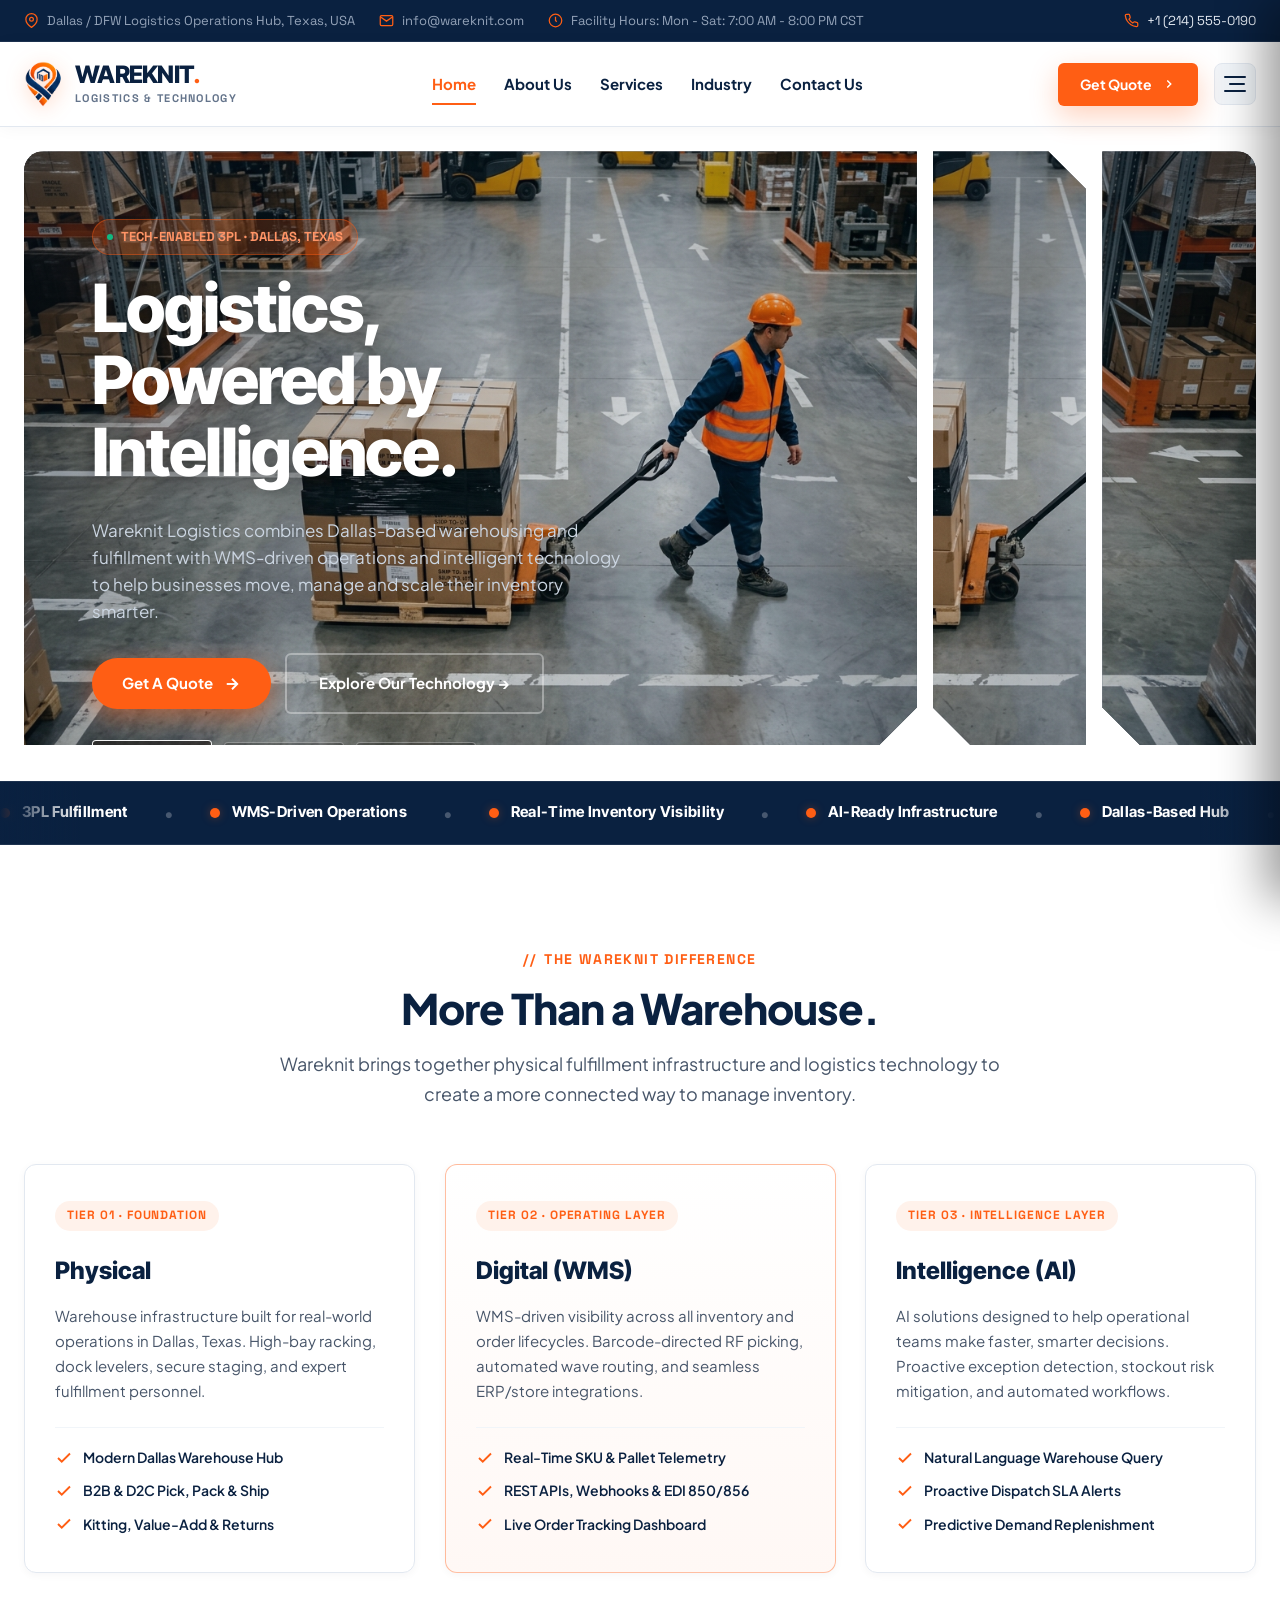
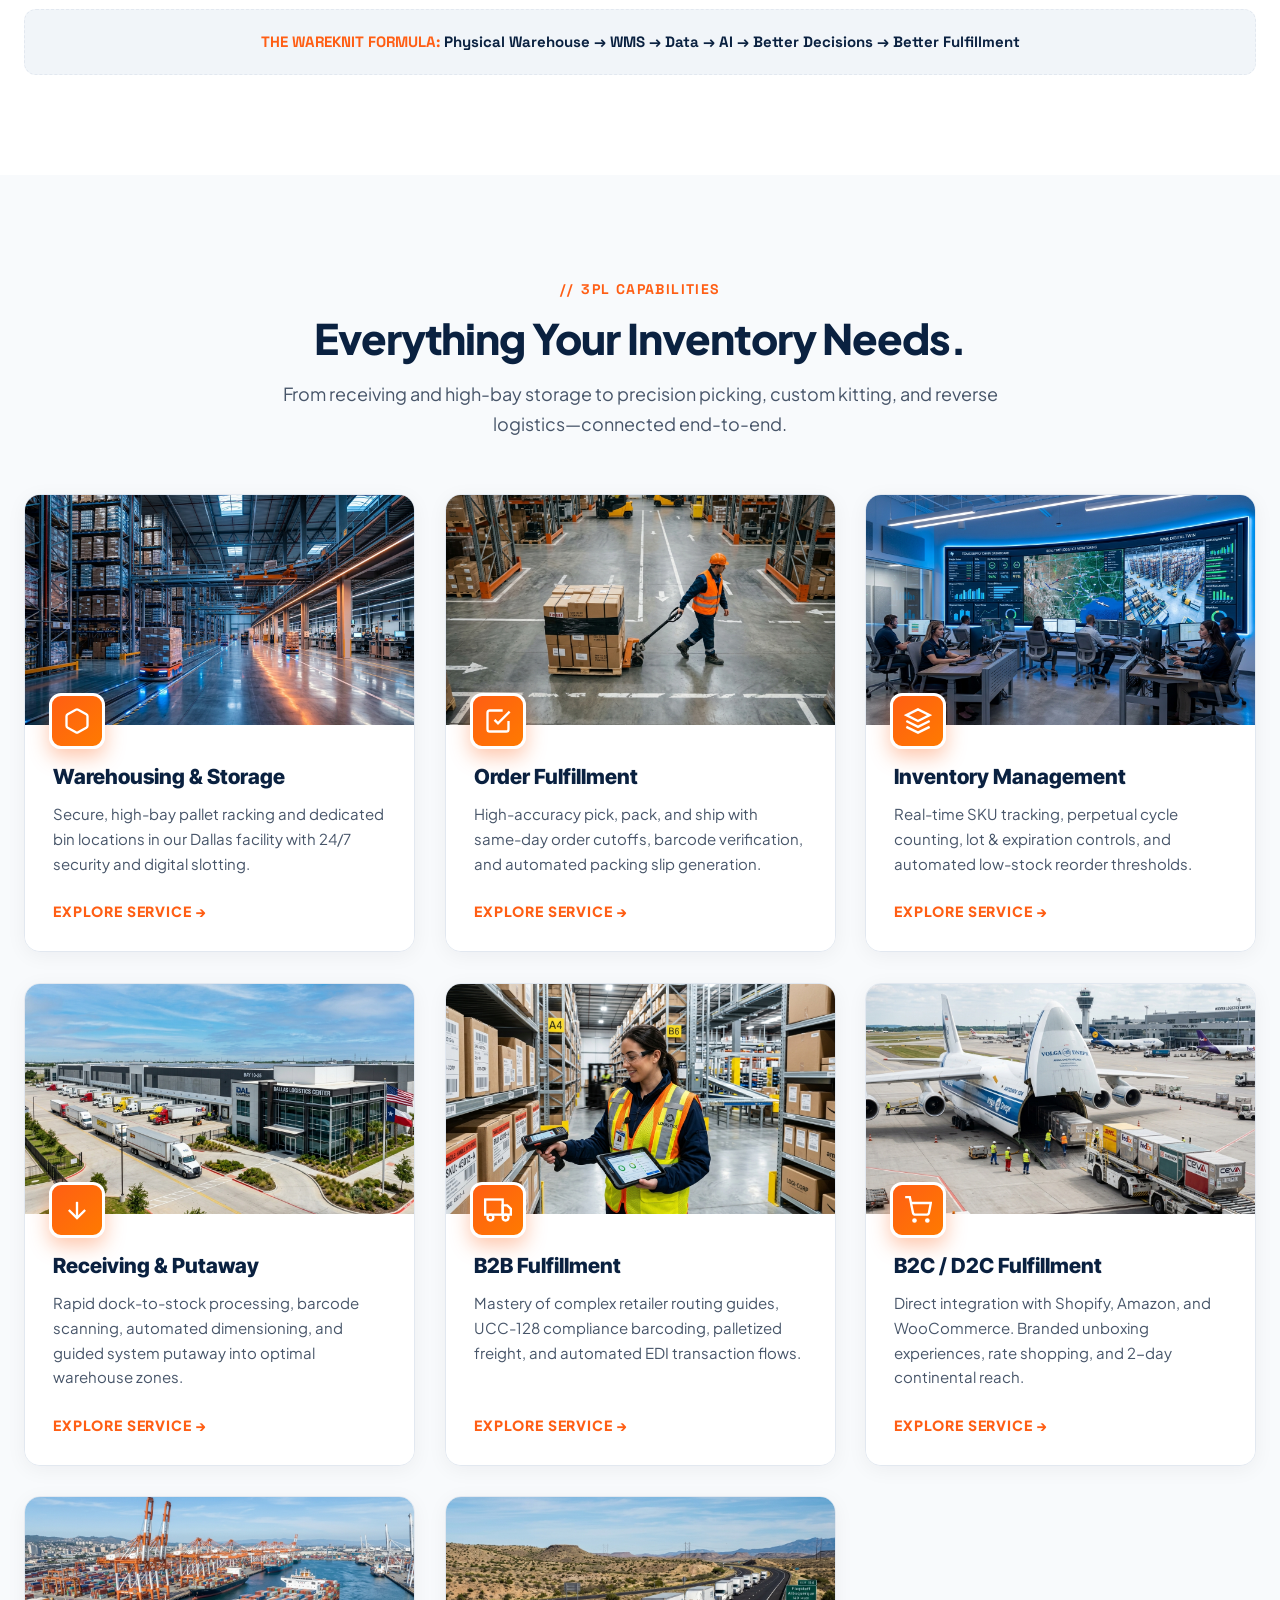
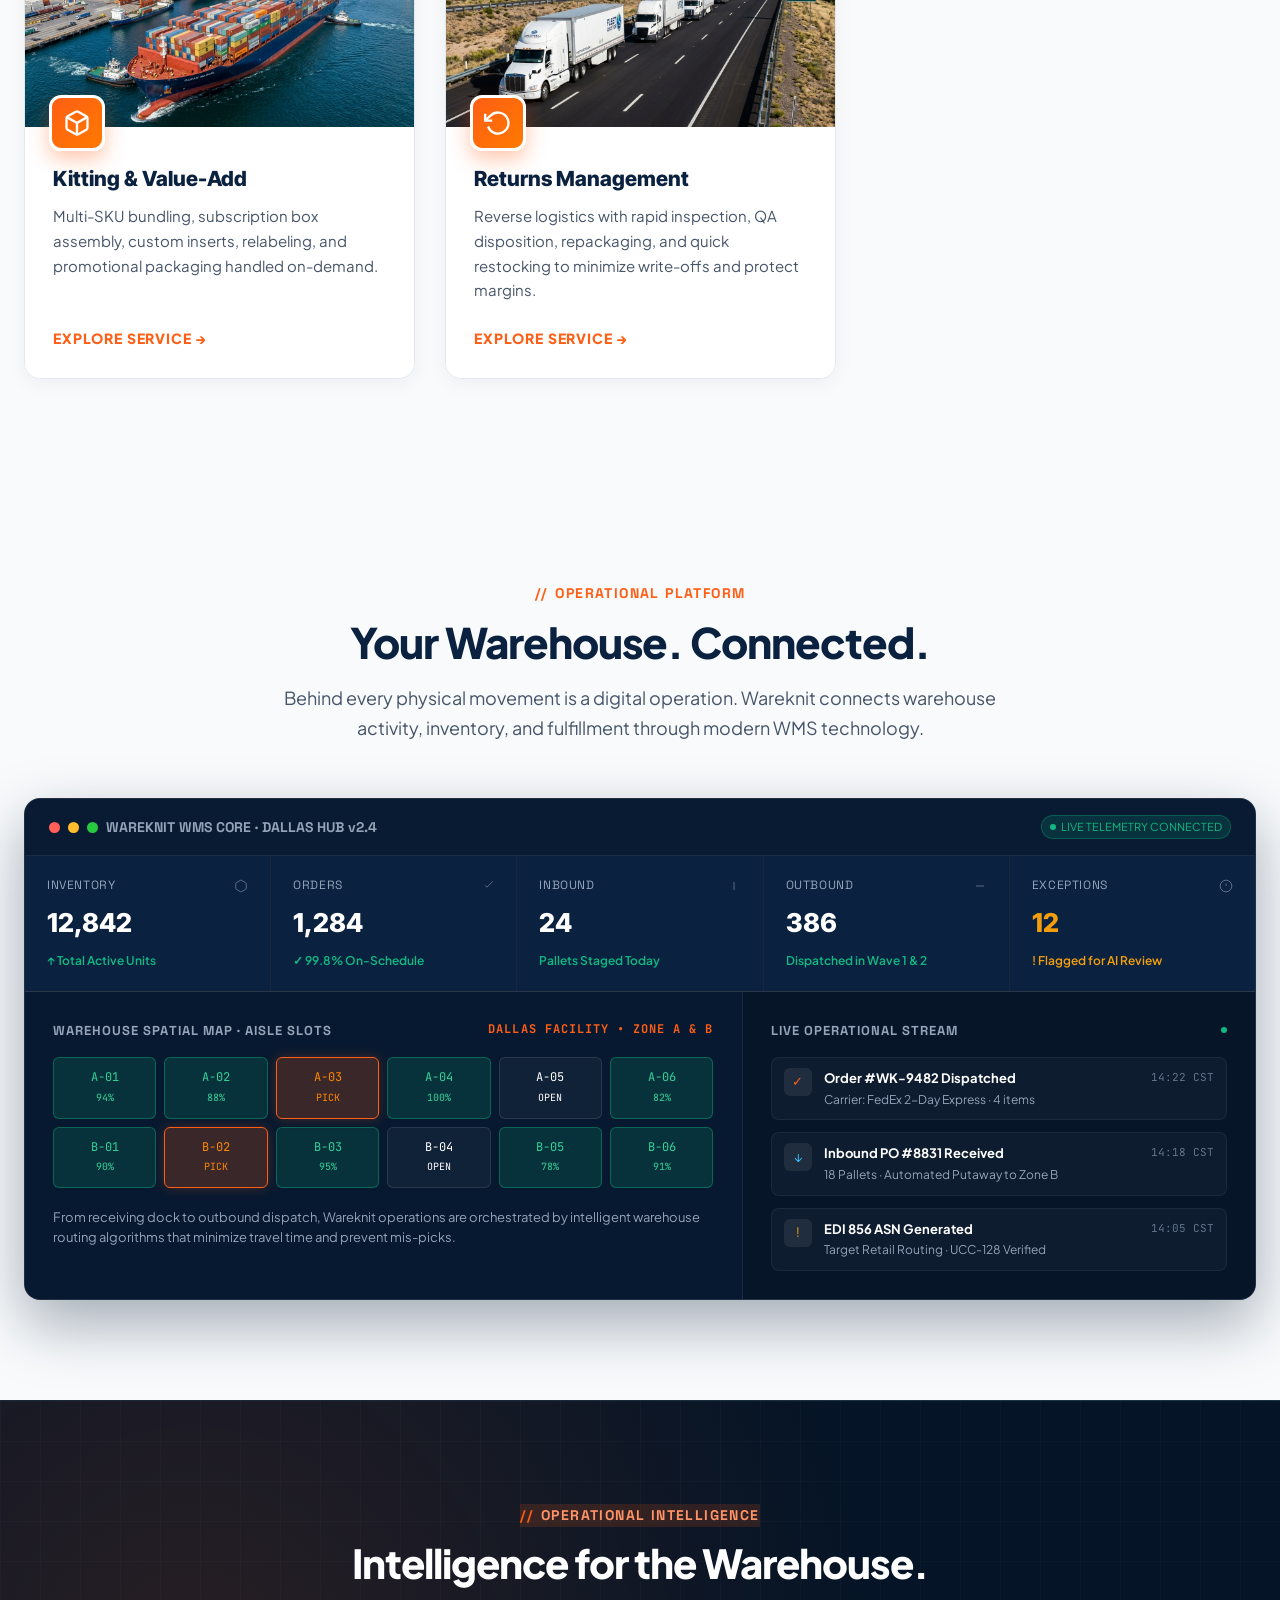
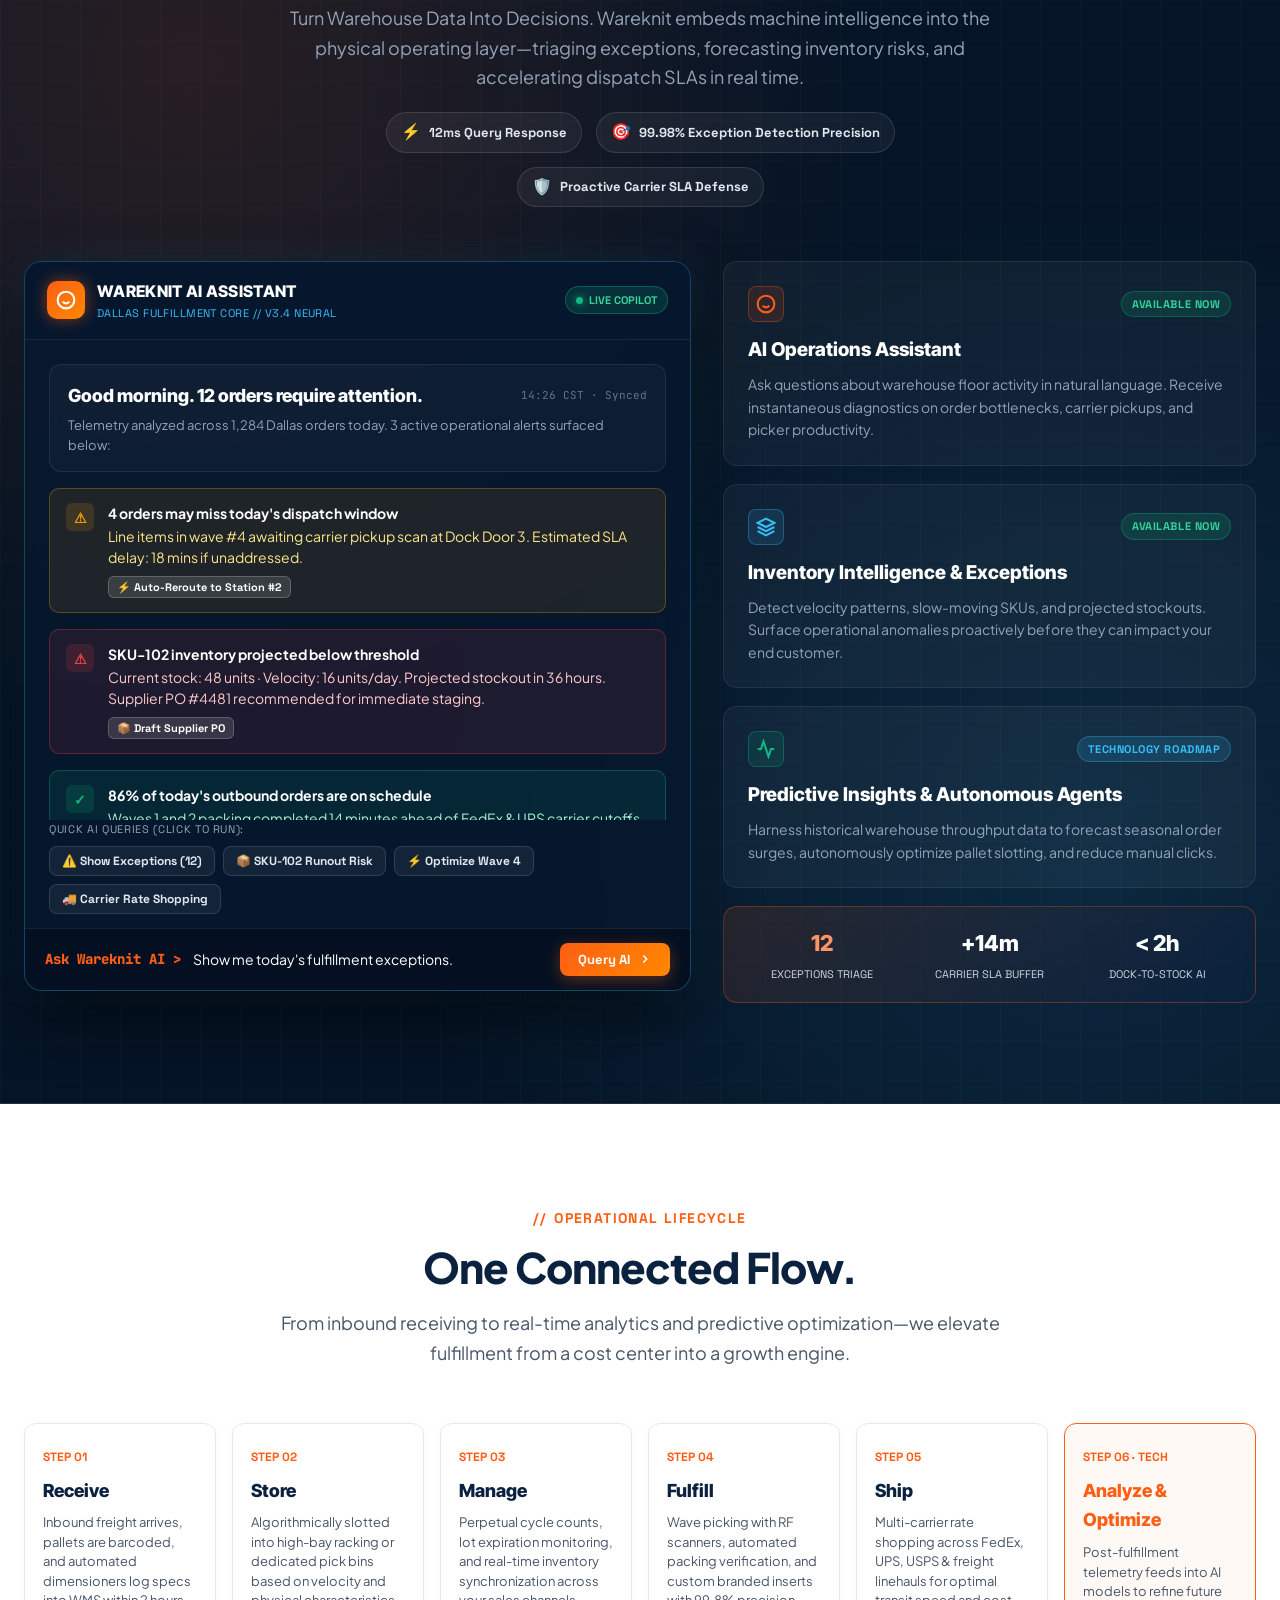
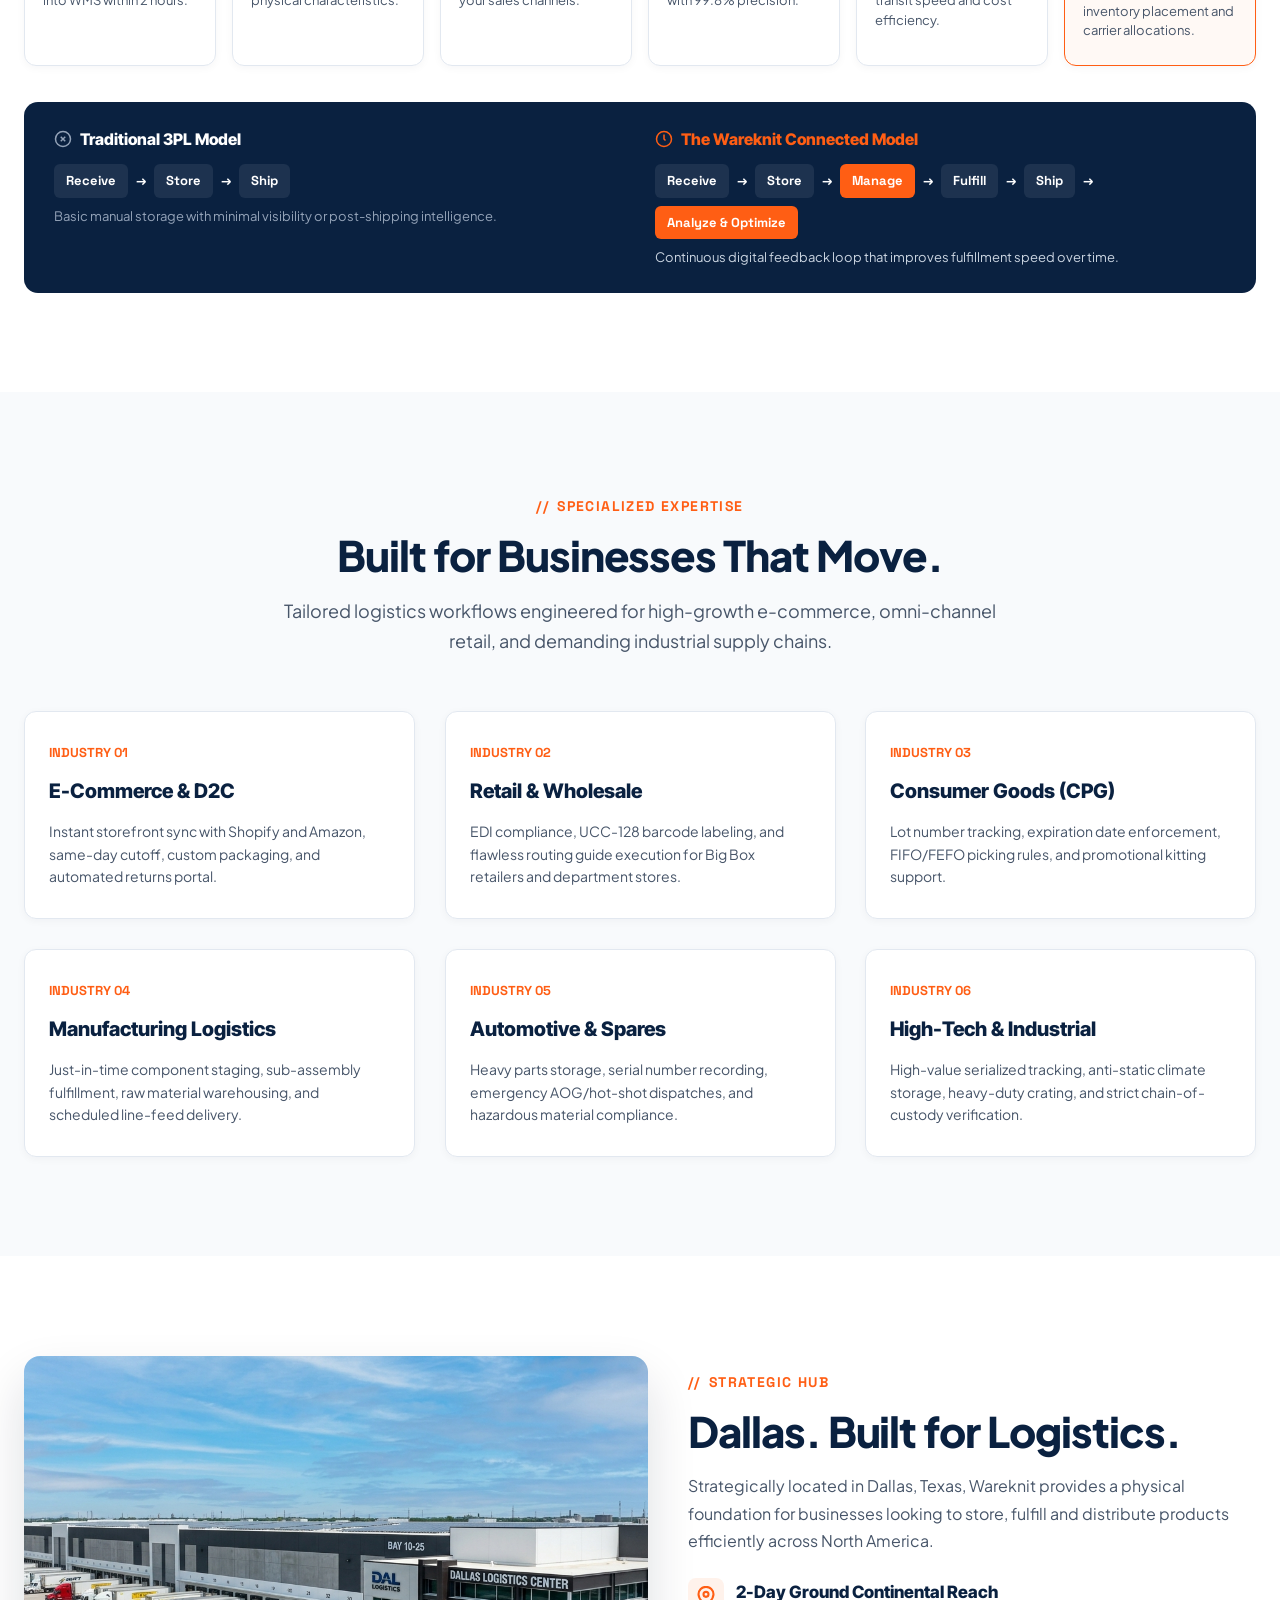
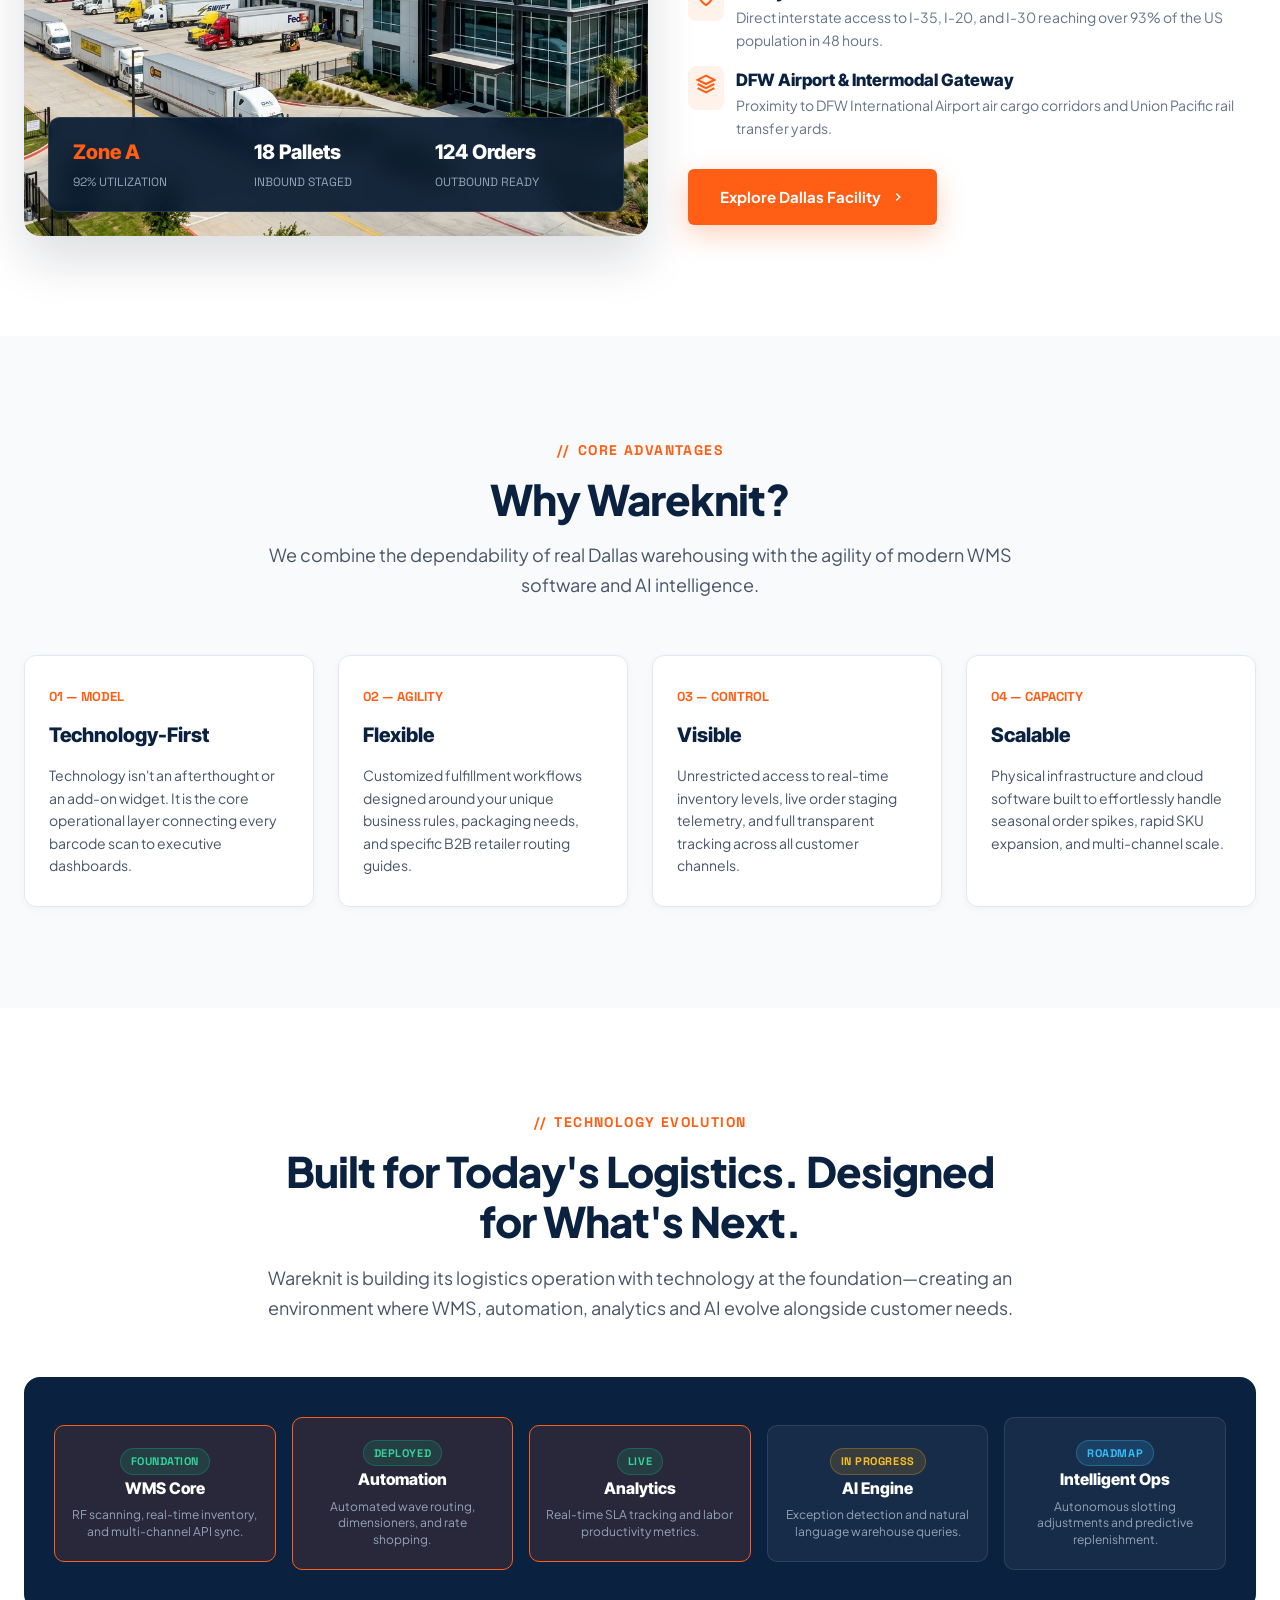
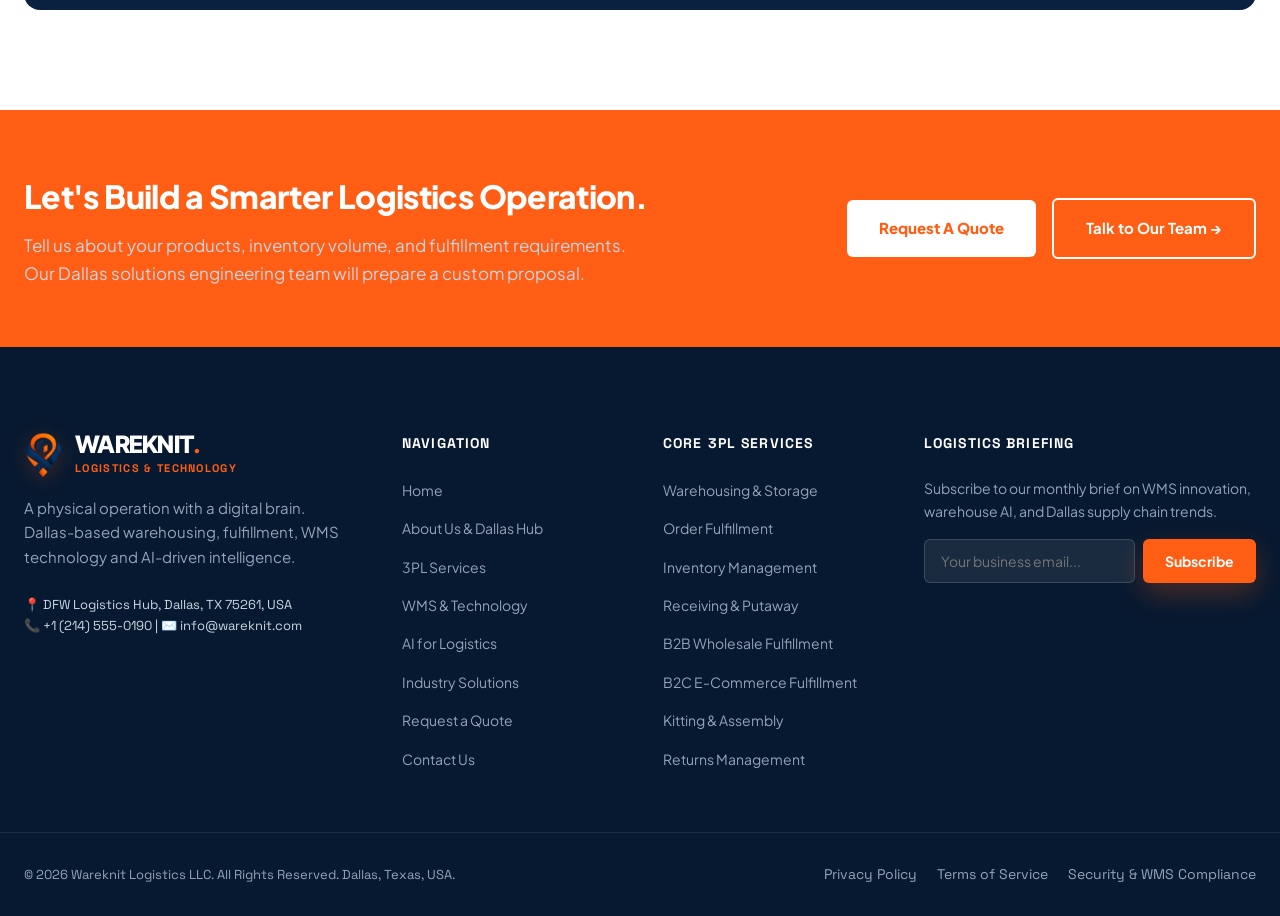
==== index.html @ 4d1669a6 "feat(ui): redesign Intelligence for the Warehouse section and WAREKNIT AI ASSISTANT into interactive" ====
<!DOCTYPE html>
<html lang="en">
<head>
  <meta charset="UTF-8">
  <meta name="viewport" content="width=device-width, initial-scale=1.0">
  <title>Wareknit Logistics | Tech-Enabled 3PL & Warehouse Intelligence — Dallas, TX</title>
  <meta name="description" content="Wareknit Logistics combines Dallas-based warehousing and fulfillment with WMS-driven operations and intelligent AI technology to help businesses move, manage and scale inventory smarter.">
  <link rel="stylesheet" href="css/style.css">
  <link rel="icon" type="image/svg+xml" href="data:image/svg+xml,<svg xmlns='http://www.w3.org/2000/svg' viewBox='0 0 24 24' fill='%23FF5E14'><path d='M20 7l-8-4-8 4 8 4 8-4zm0 6l-8 4-8-4m16 4l-8 4-8-4'/></svg>">
</head>
<body>

  <!-- ================= TOPBAR ================= -->
  <aside class="topbar">
    <div class="container topbar-content">
      <div class="topbar-left">
        <div class="topbar-item">
          <svg viewBox="0 0 24 24" fill="none" stroke="currentColor" stroke-width="2"><path d="M21 10c0 7-9 13-9 13s-9-6-9-13a9 9 0 0118 0z"></path><circle cx="12" cy="10" r="3"></circle></svg>
          <span>Dallas / DFW Logistics Operations Hub, Texas, USA</span>
        </div>
        <div class="topbar-item">
          <svg viewBox="0 0 24 24" fill="none" stroke="currentColor" stroke-width="2"><path d="M4 4h16c1.1 0 2 .9 2 2v12c0 1.1-.9 2-2 2H4c-1.1 0-2-.9-2-2V6c0-1.1.9-2 2-2z"></path><polyline points="22,6 12,13 2,6"></polyline></svg>
          <span>info@wareknit.com</span>
        </div>
        <div class="topbar-item">
          <svg viewBox="0 0 24 24" fill="none" stroke="currentColor" stroke-width="2"><circle cx="12" cy="12" r="10"></circle><polyline points="12 6 12 12 14 14"></polyline></svg>
          <span>Facility Hours: Mon - Sat: 7:00 AM - 8:00 PM CST</span>
        </div>
      </div>
      <div class="topbar-right">
        <div class="topbar-item">
          <svg viewBox="0 0 24 24" fill="none" stroke="currentColor" stroke-width="2"><path d="M22 16.92v3a2 2 0 01-2.18 2 19.79 19.79 0 01-8.63-3.07 19.5 19.5 0 01-6-6 19.79 19.79 0 01-3.07-8.67A2 2 0 014.11 2h3a2 2 0 012 1.72 12.84 12.84 0 00.7 2.81 2 2 0 01-.45 2.11L8.09 9.91a16 16 0 006 6l1.27-1.27a2 2 0 012.11-.45 12.84 12.84 0 002.81.7A2 2 0 0122 16.92z"></path></svg>
          <a href="tel:+12145550190" class="topbar-link">+1 (214) 555-0190</a>
        </div>
      </div>
    </div>
  </aside>

  <!-- ================= MAIN HEADER NAVIGATION (5 Items Strict) ================= -->
  <header class="site-header">
    <div class="container navbar">
      <a href="index.html" class="brand-logo" aria-label="Wareknit Logistics Home">
        <img src="images/logo.png" alt="Wareknit Logistics Logo" class="brand-logo-img">
        <div class="logo-text">
          <span class="logo-title">WAREKNIT<span>.</span></span>
          <span class="logo-subtitle">Logistics & Technology</span>
        </div>
      </a>

      <nav class="nav-menu" aria-label="Primary Navigation">
        <a href="index.html" class="nav-link active">Home</a>
        <a href="about.html" class="nav-link">About Us</a>
        <a href="services.html" class="nav-link">Services</a>
        <a href="industries.html" class="nav-link">Industry</a>
        <a href="contact.html" class="nav-link">Contact Us</a>
      </nav>

      <div class="header-actions">
        <a href="quote.html" class="btn btn-primary btn-sm">
          <span>Get Quote</span>
          <svg width="14" height="14" viewBox="0 0 24 24" fill="none" stroke="currentColor" stroke-width="2.5"><polyline points="9 18 15 12 9 6"></polyline></svg>
        </a>

        <!-- Side-Area Hamburger Drawer Trigger -->
        <button class="header-icon-btn side-toggle-btn" id="sideAreaToggle" aria-label="Open Navigation Drawer">
          <span class="side-toggle-line"></span>
          <span class="side-toggle-line"></span>
          <span class="side-toggle-line"></span>
        </button>

        <button class="mobile-menu-btn" id="mobileMenuToggle" aria-label="Toggle navigation">
          <svg width="24" height="24" viewBox="0 0 24 24" fill="none" stroke="currentColor" stroke-width="2"><line x1="3" y1="12" x2="21" y2="12"></line><line x1="3" y1="6" x2="21" y2="6"></line><line x1="3" y1="18" x2="21" y2="18"></line></svg>
        </button>
      </div>
    </div>
  </header>

  <!-- ================= SIDE-AREA SLIDING DRAWER ================= -->
  <div class="side-area-backdrop" id="sideAreaBackdrop"></div>
  <aside class="side-area-drawer" id="sideAreaDrawer">
    <div>
      <button class="side-area-close-btn" id="sideAreaClose" aria-label="Close Side Drawer">
        <svg width="20" height="20" viewBox="0 0 24 24" fill="none" stroke="currentColor" stroke-width="2"><line x1="18" y1="6" x2="6" y2="18"></line><line x1="6" y1="6" x2="18" y2="18"></line></svg>
      </button>

      <div class="side-area-header">
        <div class="brand-logo">
          <img src="images/logo.png" alt="Wareknit Logo" class="brand-logo-img">
          <div class="logo-text">
            <span class="logo-title">WAREKNIT<span>.</span></span>
          </div>
        </div>
        <p class="side-area-description">
          A physical operation with a digital brain. Dallas-based warehousing, fulfillment, WMS technology and AI-driven intelligence.
        </p>
      </div>

      <nav class="side-area-nav">
        <a href="index.html"><span>Home</span> <span>&rarr;</span></a>
        <a href="about.html"><span>About Us & Dallas Facility</span> <span>&rarr;</span></a>
        <a href="services.html"><span>3PL Services</span> <span>&rarr;</span></a>
        <a href="technology.html"><span>WMS & Technology</span> <span>&rarr;</span></a>
        <a href="ai.html"><span>AI for Logistics</span> <span>&rarr;</span></a>
        <a href="industries.html"><span>Industry Solutions</span> <span>&rarr;</span></a>
        <a href="quote.html"><span>Request a Quote</span> <span>&rarr;</span></a>
        <a href="contact.html"><span>Contact Us</span> <span>&rarr;</span></a>
      </nav>

      <div class="side-area-contact-box">
        <div class="side-area-contact-title">Dallas Operations Center</div>
        <div class="side-area-contact-item">
          <svg width="16" height="16" viewBox="0 0 24 24" fill="none" stroke="currentColor" stroke-width="2"><path d="M21 10c0 7-9 13-9 13s-9-6-9-13a9 9 0 0118 0z"></path><circle cx="12" cy="10" r="3"></circle></svg>
          <span>DFW Logistics Corridor, Dallas, TX 75261</span>
        </div>
        <div class="side-area-contact-item">
          <svg width="16" height="16" viewBox="0 0 24 24" fill="none" stroke="currentColor" stroke-width="2"><path d="M22 16.92v3a2 2 0 01-2.18 2 19.79 19.79 0 01-8.63-3.07 19.5 19.5 0 01-6-6 19.79 19.79 0 01-3.07-8.67A2 2 0 014.11 2h3a2 2 0 012 1.72 12.84 12.84 0 00.7 2.81 2 2 0 01-.45 2.11L8.09 9.91a16 16 0 006 6l1.27-1.27a2 2 0 012.11-.45 12.84 12.84 0 002.81.7A2 2 0 0122 16.92z"></path></svg>
          <a href="tel:+12145550190" style="color: #FFFFFF; font-weight: 700;">+1 (214) 555-0190</a>
        </div>
        <div class="side-area-contact-item">
          <svg width="16" height="16" viewBox="0 0 24 24" fill="none" stroke="currentColor" stroke-width="2"><path d="M4 4h16c1.1 0 2 .9 2 2v12c0 1.1-.9 2-2 2H4c-1.1 0-2-.9-2-2V6c0-1.1.9-2 2-2z"></path><polyline points="22,6 12,13 2,6"></polyline></svg>
          <span>info@wareknit.com</span>
        </div>
      </div>
    </div>

    <div>
      <div class="side-area-socials">
        <a href="https://linkedin.com" target="_blank" class="side-social-link" aria-label="LinkedIn">
          <svg width="16" height="16" viewBox="0 0 24 24" fill="none" stroke="currentColor" stroke-width="2"><path d="M16 8a6 6 0 0 1 6 6v7h-4v-7a2 2 0 0 0-2-2 2 2 0 0 0-2 2v7h-4v-7a6 6 0 0 1 6-6z"></path><rect x="2" y="9" width="4" height="12"></rect><circle cx="4" cy="4" r="2"></circle></svg>
        </a>
        <a href="https://twitter.com" target="_blank" class="side-social-link" aria-label="Twitter">
          <svg width="16" height="16" viewBox="0 0 24 24" fill="none" stroke="currentColor" stroke-width="2"><path d="M23 3a10.9 10.9 0 0 1-3.14 1.53 4.48 4.48 0 0 0-7.86 3v1A10.66 10.66 0 0 1 3 4s-4 9 5 13a11.64 11.64 0 0 1-7 2c9 5 20 0 20-11.5a4.5 4.5 0 0 0-.08-.83A7.72 7.72 0 0 0 23 3z"></path></svg>
        </a>
      </div>
      <div style="font-size: 0.75rem; color: #64748B; margin-top: 15px;">
        &copy; 2026 Wareknit Logistics LLC. Dallas, TX.
      </div>
    </div>
  </aside>

  <!-- Mobile Drawer -->
  <div class="mobile-nav-backdrop" id="mobileNavBackdrop"></div>
  <aside class="mobile-nav-drawer" id="mobileNavDrawer">
    <div style="display: flex; justify-content: space-between; align-items: center;">
      <div class="brand-logo">
        <img src="images/logo.png" alt="Wareknit Logo" class="brand-logo-img">
        <span class="logo-title">WAREKNIT<span>.</span></span>
      </div>
      <button id="mobileMenuClose" style="background: none; color: var(--color-secondary); cursor: pointer;" aria-label="Close navigation">
        <svg width="24" height="24" viewBox="0 0 24 24" fill="none" stroke="currentColor" stroke-width="2"><line x1="18" y1="6" x2="6" y2="18"></line><line x1="6" y1="6" x2="18" y2="18"></line></svg>
      </button>
    </div>
    <div style="display: flex; flex-direction: column; gap: 18px; margin-top: 20px;">
      <a href="index.html" class="nav-link active">Home</a>
      <a href="about.html" class="nav-link">About Us</a>
      <a href="services.html" class="nav-link">Services</a>
      <a href="technology.html" class="nav-link">Technology & WMS</a>
      <a href="ai.html" class="nav-link">AI for Logistics</a>
      <a href="industries.html" class="nav-link">Industry</a>
      <a href="contact.html" class="nav-link">Contact Us</a>
      <a href="quote.html" class="btn btn-primary" style="margin-top: 10px;">Get a Quote</a>
    </div>
  </aside>

  <!-- ================= 01. HERO SECTION (3-Panel Sliced Layout) ================= -->
  <section class="hero-showcase-section">
    <div class="hero-showcase-container">
      
      <!-- Slide Item 1: Technology & Intelligence -->
      <div class="hero-showcase-slide active" data-slide-index="0">
        <div class="hero-panels-grid">
          <div class="hero-panel hero-panel-main">
            <div class="hero-panel-bg" style="background-image: url('images/warehouse_packing_hero.jpg');"></div>
            <div class="hero-panel-overlay"></div>
            
            <div class="hero-main-content">
              <div style="display: inline-flex; align-items: center; gap: 8px; background: rgba(255, 94, 20, 0.2); border: 1px solid rgba(255, 94, 20, 0.4); padding: 6px 14px; border-radius: 99px; margin-bottom: 18px; color: #FF9466; font-family: var(--font-tech); font-size: 0.8125rem; font-weight: 700; text-transform: uppercase;">
                <span class="wms-live-dot"></span> Tech-Enabled 3PL &middot; Dallas, Texas
              </div>
              <h1 class="hero-showcase-title">
                Logistics,<br>
                Powered by<br>
                Intelligence.
              </h1>
              <p style="color: #CBD5E1; font-size: 1.0625rem; line-height: 1.6; margin-bottom: 28px; max-width: 540px;">
                Wareknit Logistics combines Dallas-based warehousing and fulfillment with WMS-driven operations and intelligent technology to help businesses move, manage and scale their inventory smarter.
              </p>
              
              <div class="hero-action-row" style="display: flex; gap: 14px; align-items: center; flex-wrap: wrap;">
                <a href="quote.html" class="hero-showcase-btn">
                  <span>Get A Quote</span>
                  <svg width="18" height="18" viewBox="0 0 24 24" fill="none" stroke="currentColor" stroke-width="2.5"><line x1="5" y1="12" x2="19" y2="12"></line><polyline points="12 5 19 12 12 19"></polyline></svg>
                </a>
                <a href="technology.html" class="btn btn-outline" style="border-color: rgba(255, 255, 255, 0.35); color: #FFFFFF; font-weight: 700;">
                  Explore Our Technology &rarr;
                </a>
              </div>
            </div>

            <!-- Tab Selectors (01 / 02 / 03) -->
            <div class="hero-showcase-tabs">
              <button class="hero-tab-item active" data-target-slide="0" aria-label="Select Tech-Enabled 3PL">
                <span class="hero-tab-num">01</span>
                <span class="hero-tab-label">Smart<br>Fulfillment</span>
              </button>
              <button class="hero-tab-item" data-target-slide="1" aria-label="Select WMS Technology">
                <span class="hero-tab-num">02</span>
                <span class="hero-tab-label">Connected<br>WMS</span>
              </button>
              <button class="hero-tab-item" data-target-slide="2" aria-label="Select AI Intelligence">
                <span class="hero-tab-num">03</span>
                <span class="hero-tab-label">AI-Driven<br>Insights</span>
              </button>
            </div>
          </div>

          <div class="hero-panel hero-panel-mid">
            <div class="hero-panel-bg" style="background-image: url('images/warehouse_packing_hero.jpg');"></div>
            <div class="hero-panel-overlay"></div>
          </div>

          <div class="hero-panel hero-panel-right">
            <div class="hero-panel-bg" style="background-image: url('images/warehouse_packing_hero.jpg');"></div>
            <div class="hero-panel-overlay"></div>
          </div>
        </div>
      </div>

      <!-- Slide Item 2: Connected WMS -->
      <div class="hero-showcase-slide" data-slide-index="1">
        <div class="hero-panels-grid">
          <div class="hero-panel hero-panel-main">
            <div class="hero-panel-bg" style="background-image: url('images/tech_command.jpg');"></div>
            <div class="hero-panel-overlay"></div>
            
            <div class="hero-main-content">
              <div style="display: inline-flex; align-items: center; gap: 8px; background: rgba(56, 189, 248, 0.15); border: 1px solid rgba(56, 189, 248, 0.4); padding: 6px 14px; border-radius: 99px; margin-bottom: 18px; color: #7DD3FC; font-family: var(--font-tech); font-size: 0.8125rem; font-weight: 700; text-transform: uppercase;">
                <span class="wms-live-dot" style="background: #38BDF8;"></span> Operating Foundation
              </div>
              <h1 class="hero-showcase-title">
                Your Inventory.<br>
                Our Infrastructure.<br>
                Smarter Operations.
              </h1>
              <p style="color: #CBD5E1; font-size: 1.0625rem; line-height: 1.6; margin-bottom: 28px; max-width: 540px;">
                Behind every physical pallet and parcel is a real-time digital command layer. Direct RF scanning, slotting logic, and automated wave replenishment.
              </p>
              <div class="hero-action-row" style="display: flex; gap: 14px; align-items: center;">
                <a href="technology.html" class="hero-showcase-btn">
                  <span>Explore WMS Core</span>
                  <svg width="18" height="18" viewBox="0 0 24 24" fill="none" stroke="currentColor" stroke-width="2.5"><line x1="5" y1="12" x2="19" y2="12"></line><polyline points="12 5 19 12 12 19"></polyline></svg>
                </a>
              </div>
            </div>

            <div class="hero-showcase-tabs">
              <button class="hero-tab-item" data-target-slide="0"><span class="hero-tab-num">01</span><span class="hero-tab-label">Smart<br>Fulfillment</span></button>
              <button class="hero-tab-item active" data-target-slide="1"><span class="hero-tab-num">02</span><span class="hero-tab-label">Connected<br>WMS</span></button>
              <button class="hero-tab-item" data-target-slide="2"><span class="hero-tab-num">03</span><span class="hero-tab-label">AI-Driven<br>Insights</span></button>
            </div>
          </div>
          <div class="hero-panel hero-panel-mid"><div class="hero-panel-bg" style="background-image: url('images/tech_command.jpg');"></div><div class="hero-panel-overlay"></div></div>
          <div class="hero-panel hero-panel-right"><div class="hero-panel-bg" style="background-image: url('images/tech_command.jpg');"></div><div class="hero-panel-overlay"></div></div>
        </div>
      </div>

      <!-- Slide Item 3: AI Intelligence -->
      <div class="hero-showcase-slide" data-slide-index="2">
        <div class="hero-panels-grid">
          <div class="hero-panel hero-panel-main">
            <div class="hero-panel-bg" style="background-image: url('images/dallas_facility.jpg');"></div>
            <div class="hero-panel-overlay"></div>
            
            <div class="hero-main-content">
              <div style="display: inline-flex; align-items: center; gap: 8px; background: rgba(255, 94, 20, 0.2); border: 1px solid rgba(255, 94, 20, 0.4); padding: 6px 14px; border-radius: 99px; margin-bottom: 18px; color: #FF9466; font-family: var(--font-tech); font-size: 0.8125rem; font-weight: 700; text-transform: uppercase;">
                <span class="wms-live-dot"></span> Next-Gen Decision Engine
              </div>
              <h1 class="hero-showcase-title">
                Turn Warehouse<br>
                Data Into<br>
                Decisions.
              </h1>
              <p style="color: #CBD5E1; font-size: 1.0625rem; line-height: 1.6; margin-bottom: 28px; max-width: 540px;">
                Surface order exceptions before they become customer problems. Natural language queries, stockout threshold monitoring, and automated dispatch routing.
              </p>
              <div class="hero-action-row" style="display: flex; gap: 14px; align-items: center;">
                <a href="ai.html" class="hero-showcase-btn">
                  <span>Explore AI Engine</span>
                  <svg width="18" height="18" viewBox="0 0 24 24" fill="none" stroke="currentColor" stroke-width="2.5"><line x1="5" y1="12" x2="19" y2="12"></line><polyline points="12 5 19 12 12 19"></polyline></svg>
                </a>
              </div>
            </div>

            <div class="hero-showcase-tabs">
              <button class="hero-tab-item" data-target-slide="0"><span class="hero-tab-num">01</span><span class="hero-tab-label">Smart<br>Fulfillment</span></button>
              <button class="hero-tab-item" data-target-slide="1"><span class="hero-tab-num">02</span><span class="hero-tab-label">Connected<br>WMS</span></button>
              <button class="hero-tab-item active" data-target-slide="2"><span class="hero-tab-num">03</span><span class="hero-tab-label">AI-Driven<br>Insights</span></button>
            </div>
          </div>
          <div class="hero-panel hero-panel-mid"><div class="hero-panel-bg" style="background-image: url('images/dallas_facility.jpg');"></div><div class="hero-panel-overlay"></div></div>
          <div class="hero-panel hero-panel-right"><div class="hero-panel-bg" style="background-image: url('images/dallas_facility.jpg');"></div><div class="hero-panel-overlay"></div></div>
        </div>
      </div>

    </div>
  </section>

  <!-- ================= 02. TRUST & CAPABILITIES STRIP (RUNNING MARQUEE TICKER) ================= -->
  <aside class="capabilities-bar" aria-label="Core Capabilities Ticker">
    <div class="capabilities-ticker-track">
      <!-- Group 1 -->
      <div class="capabilities-ticker-group">
        <div class="capability-item">
          <span class="capability-icon-dot"></span>
          <span>3PL Fulfillment</span>
        </div>
        <span class="capability-divider">&bull;</span>
        <div class="capability-item">
          <span class="capability-icon-dot"></span>
          <span>WMS-Driven Operations</span>
        </div>
        <span class="capability-divider">&bull;</span>
        <div class="capability-item">
          <span class="capability-icon-dot"></span>
          <span>Real-Time Inventory Visibility</span>
        </div>
        <span class="capability-divider">&bull;</span>
        <div class="capability-item">
          <span class="capability-icon-dot"></span>
          <span>AI-Ready Infrastructure</span>
        </div>
        <span class="capability-divider">&bull;</span>
        <div class="capability-item">
          <span class="capability-icon-dot"></span>
          <span>Dallas-Based Hub</span>
        </div>
        <span class="capability-divider">&bull;</span>
      </div>

      <!-- Group 2 (Duplicate for Seamless Infinite Loop) -->
      <div class="capabilities-ticker-group" aria-hidden="true">
        <div class="capability-item">
          <span class="capability-icon-dot"></span>
          <span>3PL Fulfillment</span>
        </div>
        <span class="capability-divider">&bull;</span>
        <div class="capability-item">
          <span class="capability-icon-dot"></span>
          <span>WMS-Driven Operations</span>
        </div>
        <span class="capability-divider">&bull;</span>
        <div class="capability-item">
          <span class="capability-icon-dot"></span>
          <span>Real-Time Inventory Visibility</span>
        </div>
        <span class="capability-divider">&bull;</span>
        <div class="capability-item">
          <span class="capability-icon-dot"></span>
          <span>AI-Ready Infrastructure</span>
        </div>
        <span class="capability-divider">&bull;</span>
        <div class="capability-item">
          <span class="capability-icon-dot"></span>
          <span>Dallas-Based Hub</span>
        </div>
        <span class="capability-divider">&bull;</span>
      </div>

      <!-- Group 3 (Extra Duplicate for Ultra-Wide Screens) -->
      <div class="capabilities-ticker-group" aria-hidden="true">
        <div class="capability-item">
          <span class="capability-icon-dot"></span>
          <span>3PL Fulfillment</span>
        </div>
        <span class="capability-divider">&bull;</span>
        <div class="capability-item">
          <span class="capability-icon-dot"></span>
          <span>WMS-Driven Operations</span>
        </div>
        <span class="capability-divider">&bull;</span>
        <div class="capability-item">
          <span class="capability-icon-dot"></span>
          <span>Real-Time Inventory Visibility</span>
        </div>
        <span class="capability-divider">&bull;</span>
        <div class="capability-item">
          <span class="capability-icon-dot"></span>
          <span>AI-Ready Infrastructure</span>
        </div>
        <span class="capability-divider">&bull;</span>
        <div class="capability-item">
          <span class="capability-icon-dot"></span>
          <span>Dallas-Based Hub</span>
        </div>
        <span class="capability-divider">&bull;</span>
      </div>
    </div>
  </aside>

  <!-- ================= 03. "MORE THAN A WAREHOUSE" (THE WAREKNIT DIFFERENCE) ================= -->
  <section class="section-padding bg-white" id="difference">
    <div class="container">
      <div class="section-header reveal">
        <div class="sub-title-tag">
          <span class="tag-slash">//</span> THE WAREKNIT DIFFERENCE
        </div>
        <h2 class="section-title">More Than a Warehouse.</h2>
        <p class="section-subtitle">
          Wareknit brings together physical fulfillment infrastructure and logistics technology to create a more connected way to manage inventory.
        </p>
      </div>

      <div class="pillars-container">
        <!-- Pillar 1: PHYSICAL -->
        <div class="pillar-card reveal">
          <div class="pillar-badge-tier">Tier 01 &middot; Foundation</div>
          <h3 class="pillar-title">Physical</h3>
          <p class="pillar-desc">
            Warehouse infrastructure built for real-world operations in Dallas, Texas. High-bay racking, dock levelers, secure staging, and expert fulfillment personnel.
          </p>
          <div class="pillar-feature-list">
            <div class="pillar-feature-item">
              <svg width="18" height="18" viewBox="0 0 24 24" fill="none" stroke="currentColor" stroke-width="2.5"><polyline points="20 6 9 17 4 12"></polyline></svg>
              <span>Modern Dallas Warehouse Hub</span>
            </div>
            <div class="pillar-feature-item">
              <svg width="18" height="18" viewBox="0 0 24 24" fill="none" stroke="currentColor" stroke-width="2.5"><polyline points="20 6 9 17 4 12"></polyline></svg>
              <span>B2B & D2C Pick, Pack & Ship</span>
            </div>
            <div class="pillar-feature-item">
              <svg width="18" height="18" viewBox="0 0 24 24" fill="none" stroke="currentColor" stroke-width="2.5"><polyline points="20 6 9 17 4 12"></polyline></svg>
              <span>Kitting, Value-Add & Returns</span>
            </div>
          </div>
        </div>

        <!-- Pillar 2: DIGITAL (WMS) -->
        <div class="pillar-card highlight reveal">
          <div class="pillar-badge-tier">Tier 02 &middot; Operating Layer</div>
          <h3 class="pillar-title">Digital (WMS)</h3>
          <p class="pillar-desc">
            WMS-driven visibility across all inventory and order lifecycles. Barcode-directed RF picking, automated wave routing, and seamless ERP/store integrations.
          </p>
          <div class="pillar-feature-list">
            <div class="pillar-feature-item">
              <svg width="18" height="18" viewBox="0 0 24 24" fill="none" stroke="currentColor" stroke-width="2.5"><polyline points="20 6 9 17 4 12"></polyline></svg>
              <span>Real-Time SKU & Pallet Telemetry</span>
            </div>
            <div class="pillar-feature-item">
              <svg width="18" height="18" viewBox="0 0 24 24" fill="none" stroke="currentColor" stroke-width="2.5"><polyline points="20 6 9 17 4 12"></polyline></svg>
              <span>REST APIs, Webhooks & EDI 850/856</span>
            </div>
            <div class="pillar-feature-item">
              <svg width="18" height="18" viewBox="0 0 24 24" fill="none" stroke="currentColor" stroke-width="2.5"><polyline points="20 6 9 17 4 12"></polyline></svg>
              <span>Live Order Tracking Dashboard</span>
            </div>
          </div>
        </div>

        <!-- Pillar 3: INTELLIGENCE (AI) -->
        <div class="pillar-card reveal">
          <div class="pillar-badge-tier">Tier 03 &middot; Intelligence Layer</div>
          <h3 class="pillar-title">Intelligence (AI)</h3>
          <p class="pillar-desc">
            AI solutions designed to help operational teams make faster, smarter decisions. Proactive exception detection, stockout risk mitigation, and automated workflows.
          </p>
          <div class="pillar-feature-list">
            <div class="pillar-feature-item">
              <svg width="18" height="18" viewBox="0 0 24 24" fill="none" stroke="currentColor" stroke-width="2.5"><polyline points="20 6 9 17 4 12"></polyline></svg>
              <span>Natural Language Warehouse Query</span>
            </div>
            <div class="pillar-feature-item">
              <svg width="18" height="18" viewBox="0 0 24 24" fill="none" stroke="currentColor" stroke-width="2.5"><polyline points="20 6 9 17 4 12"></polyline></svg>
              <span>Proactive Dispatch SLA Alerts</span>
            </div>
            <div class="pillar-feature-item">
              <svg width="18" height="18" viewBox="0 0 24 24" fill="none" stroke="currentColor" stroke-width="2.5"><polyline points="20 6 9 17 4 12"></polyline></svg>
              <span>Predictive Demand Replenishment</span>
            </div>
          </div>
        </div>
      </div>

      <!-- Core Formula Banner -->
      <div style="background: var(--color-bg-subtle); border: 1px dashed var(--color-border); border-radius: 12px; padding: 20px 24px; margin-top: 36px; text-align: center; font-family: var(--font-tech); font-weight: 700; color: var(--color-secondary); font-size: 0.9375rem;">
        <span style="color: var(--color-primary);">THE WAREKNIT FORMULA:</span> Physical Warehouse &rarr; WMS &rarr; Data &rarr; AI &rarr; Better Decisions &rarr; Better Fulfillment
      </div>
    </div>
  </section>

  <!-- ================= 04. 3PL SERVICES (8 CORE CAPABILITIES) ================= -->
  <section class="section-padding services-section" id="services">
    <div class="container">
      <div class="section-header reveal">
        <div class="sub-title-tag">
          <span class="tag-slash">//</span> 3PL CAPABILITIES
        </div>
        <h2 class="section-title">Everything Your Inventory Needs.</h2>
        <p class="section-subtitle">
          From receiving and high-bay storage to precision picking, custom kitting, and reverse logistics—connected end-to-end.
        </p>
      </div>

      <div class="services-grid-3">
        <!-- 1. Warehousing -->
        <div class="logixo-service-card reveal">
          <div class="service-card-thumb">
            <img src="images/hero_warehouse.jpg" alt="Warehousing and Storage">
            <div class="service-card-icon">
              <svg width="28" height="28" viewBox="0 0 24 24" fill="none" stroke="currentColor" stroke-width="2"><path d="M21 16V8a2 2 0 00-1-1.73l-7-4a2 2 0 00-2 0l-7 4A2 2 0 003 8v8a2 2 0 001 1.73l7 4a2 2 0 002 0l7-4A2 2 0 0021 16z"></path></svg>
            </div>
          </div>
          <div class="service-card-body">
            <h3>Warehousing & Storage</h3>
            <p>Secure, high-bay pallet racking and dedicated bin locations in our Dallas facility with 24/7 security and digital slotting.</p>
            <a href="services.html#warehousing" class="service-card-link">Explore Service &rarr;</a>
          </div>
        </div>

        <!-- 2. Order Fulfillment -->
        <div class="logixo-service-card reveal">
          <div class="service-card-thumb">
            <img src="images/warehouse_packing_hero.jpg" alt="Order Fulfillment">
            <div class="service-card-icon">
              <svg width="28" height="28" viewBox="0 0 24 24" fill="none" stroke="currentColor" stroke-width="2"><polyline points="9 11 12 14 22 4"></polyline><path d="M21 12v7a2 2 0 0 1-2 2H5a2 2 0 0 1-2-2V5a2 2 0 0 1 2-2h11"></path></svg>
            </div>
          </div>
          <div class="service-card-body">
            <h3>Order Fulfillment</h3>
            <p>High-accuracy pick, pack, and ship with same-day order cutoffs, barcode verification, and automated packing slip generation.</p>
            <a href="services.html#fulfillment" class="service-card-link">Explore Service &rarr;</a>
          </div>
        </div>

        <!-- 3. Inventory Management -->
        <div class="logixo-service-card reveal">
          <div class="service-card-thumb">
            <img src="images/tech_command.jpg" alt="Inventory Management">
            <div class="service-card-icon">
              <svg width="28" height="28" viewBox="0 0 24 24" fill="none" stroke="currentColor" stroke-width="2"><polygon points="12 2 2 7 12 12 22 7 12 2"></polygon><polyline points="2 17 12 22 22 17"></polyline><polyline points="2 12 12 17 22 12"></polyline></svg>
            </div>
          </div>
          <div class="service-card-body">
            <h3>Inventory Management</h3>
            <p>Real-time SKU tracking, perpetual cycle counting, lot & expiration controls, and automated low-stock reorder thresholds.</p>
            <a href="services.html#inventory" class="service-card-link">Explore Service &rarr;</a>
          </div>
        </div>

        <!-- 4. Receiving & Putaway -->
        <div class="logixo-service-card reveal">
          <div class="service-card-thumb">
            <img src="images/dallas_facility.jpg" alt="Receiving and Putaway">
            <div class="service-card-icon">
              <svg width="28" height="28" viewBox="0 0 24 24" fill="none" stroke="currentColor" stroke-width="2"><line x1="12" y1="5" x2="12" y2="19"></line><polyline points="19 12 12 19 5 12"></polyline></svg>
            </div>
          </div>
          <div class="service-card-body">
            <h3>Receiving & Putaway</h3>
            <p>Rapid dock-to-stock processing, barcode scanning, automated dimensioning, and guided system putaway into optimal warehouse zones.</p>
            <a href="services.html#receiving" class="service-card-link">Explore Service &rarr;</a>
          </div>
        </div>

        <!-- 5. B2B Fulfillment -->
        <div class="logixo-service-card reveal">
          <div class="service-card-thumb">
            <img src="images/wms_fulfillment.jpg" alt="B2B Wholesale Fulfillment">
            <div class="service-card-icon">
              <svg width="28" height="28" viewBox="0 0 24 24" fill="none" stroke="currentColor" stroke-width="2"><rect x="1" y="3" width="15" height="13"></rect><polygon points="16 8 20 8 23 11 23 16 16 16 8"></polygon><circle cx="5.5" cy="18.5" r="2.5"></circle><circle cx="18.5" cy="18.5" r="2.5"></circle></svg>
            </div>
          </div>
          <div class="service-card-body">
            <h3>B2B Fulfillment</h3>
            <p>Mastery of complex retailer routing guides, UCC-128 compliance barcoding, palletized freight, and automated EDI transaction flows.</p>
            <a href="services.html#b2b" class="service-card-link">Explore Service &rarr;</a>
          </div>
        </div>

        <!-- 6. B2C Fulfillment -->
        <div class="logixo-service-card reveal">
          <div class="service-card-thumb">
            <img src="images/project_air.jpg" alt="B2C D2C E-commerce Fulfillment">
            <div class="service-card-icon">
              <svg width="28" height="28" viewBox="0 0 24 24" fill="none" stroke="currentColor" stroke-width="2"><circle cx="9" cy="21" r="1"></circle><circle cx="20" cy="21" r="1"></circle><path d="M1 1h4l2.68 13.39a2 2 0 0 0 2 1.61h9.72a2 2 0 0 0 2-1.61L23 6H6"></path></svg>
            </div>
          </div>
          <div class="service-card-body">
            <h3>B2C / D2C Fulfillment</h3>
            <p>Direct integration with Shopify, Amazon, and WooCommerce. Branded unboxing experiences, rate shopping, and 2-day continental reach.</p>
            <a href="services.html#b2c" class="service-card-link">Explore Service &rarr;</a>
          </div>
        </div>

        <!-- 7. Kitting & Value-Added Services -->
        <div class="logixo-service-card reveal">
          <div class="service-card-thumb">
            <img src="images/project_ocean.jpg" alt="Kitting and Value Added Services">
            <div class="service-card-icon">
              <svg width="28" height="28" viewBox="0 0 24 24" fill="none" stroke="currentColor" stroke-width="2"><path d="M21 16V8a2 2 0 0 0-1-1.73l-7-4a2 2 0 0 0-2 0l-7 4A2 2 0 0 0 3 8v8a2 2 0 0 0 1 1.73l7 4a2 2 0 0 0 2 0l7-4A2 2 0 0 0 21 16z"></path><polyline points="3.27 6.96 12 12.01 20.73 6.96"></polyline><line x1="12" y1="22.08" x2="12" y2="12"></line></svg>
            </div>
          </div>
          <div class="service-card-body">
            <h3>Kitting & Value-Add</h3>
            <p>Multi-SKU bundling, subscription box assembly, custom inserts, relabeling, and promotional packaging handled on-demand.</p>
            <a href="services.html#kitting" class="service-card-link">Explore Service &rarr;</a>
          </div>
        </div>

        <!-- 8. Returns Management -->
        <div class="logixo-service-card reveal">
          <div class="service-card-thumb">
            <img src="images/project_fleet.jpg" alt="Returns Management and Reverse Logistics">
            <div class="service-card-icon">
              <svg width="28" height="28" viewBox="0 0 24 24" fill="none" stroke="currentColor" stroke-width="2"><polyline points="1 4 1 10 7 10"></polyline><path d="M3.51 15a9 9 0 1 0 2.13-9.36L1 10"></path></svg>
            </div>
          </div>
          <div class="service-card-body">
            <h3>Returns Management</h3>
            <p>Reverse logistics with rapid inspection, QA disposition, repackaging, and quick restocking to minimize write-offs and protect margins.</p>
            <a href="services.html#returns" class="service-card-link">Explore Service &rarr;</a>
          </div>
        </div>
      </div>
    </div>
  </section>

  <!-- ================= 05. WMS & TECHNOLOGY SECTION (WMS AT THE CORE) ================= -->
  <section class="section-padding bg-slate" id="technology">
    <div class="container">
      <div class="section-header reveal">
        <div class="sub-title-tag">
          <span class="tag-slash">//</span> OPERATIONAL PLATFORM
        </div>
        <h2 class="section-title">Your Warehouse. Connected.</h2>
        <p class="section-subtitle">
          Behind every physical movement is a digital operation. Wareknit connects warehouse activity, inventory, and fulfillment through modern WMS technology.
        </p>
      </div>

      <!-- Interactive WMS Console Mockup (As Specified in Brief Section 18 & 19) -->
      <div class="wms-console-wrapper reveal">
        <div class="wms-console-header">
          <div class="wms-console-dots">
            <span class="wms-dot red"></span>
            <span class="wms-dot yellow"></span>
            <span class="wms-dot green"></span>
            <span class="wms-console-title">WAREKNIT WMS CORE &middot; DALLAS HUB v2.4</span>
          </div>
          <div class="wms-live-badge">
            <span class="wms-live-dot"></span> LIVE TELEMETRY CONNECTED
          </div>
        </div>

        <!-- WMS Top KPI Grid (Exact Metrics from Brief Section 18) -->
        <div class="wms-kpi-row">
          <div class="wms-kpi-card">
            <div class="wms-kpi-label">
              <span>Inventory</span>
              <svg width="14" height="14" viewBox="0 0 24 24" fill="none" stroke="currentColor"><path d="M21 16V8a2 2 0 00-1-1.73l-7-4a2 2 0 00-2 0l-7 4A2 2 0 003 8v8a2 2 0 001 1.73l7 4a2 2 0 002 0l7-4A2 2 0 0021 16z"></path></svg>
            </div>
            <div class="wms-kpi-value">12,842</div>
            <div class="wms-kpi-trend positive">&uarr; Total Active Units</div>
          </div>

          <div class="wms-kpi-card">
            <div class="wms-kpi-label">
              <span>Orders</span>
              <svg width="14" height="14" viewBox="0 0 24 24" fill="none" stroke="currentColor"><polyline points="9 11 12 14 22 4"></polyline></svg>
            </div>
            <div class="wms-kpi-value">1,284</div>
            <div class="wms-kpi-trend positive">&check; 99.8% On-Schedule</div>
          </div>

          <div class="wms-kpi-card">
            <div class="wms-kpi-label">
              <span>Inbound</span>
              <svg width="14" height="14" viewBox="0 0 24 24" fill="none" stroke="currentColor"><line x1="12" y1="5" x2="12" y2="19"></line></svg>
            </div>
            <div class="wms-kpi-value">24</div>
            <div class="wms-kpi-trend positive">Pallets Staged Today</div>
          </div>

          <div class="wms-kpi-card">
            <div class="wms-kpi-label">
              <span>Outbound</span>
              <svg width="14" height="14" viewBox="0 0 24 24" fill="none" stroke="currentColor"><line x1="5" y1="12" x2="19" y2="12"></line></svg>
            </div>
            <div class="wms-kpi-value">386</div>
            <div class="wms-kpi-trend positive">Dispatched in Wave 1 & 2</div>
          </div>

          <div class="wms-kpi-card">
            <div class="wms-kpi-label">
              <span>Exceptions</span>
              <svg width="14" height="14" viewBox="0 0 24 24" fill="none" stroke="currentColor"><circle cx="12" cy="12" r="10"></circle><line x1="12" y1="8" x2="12" y2="12"></line></svg>
            </div>
            <div class="wms-kpi-value" style="color: #F59E0B;">12</div>
            <div class="wms-kpi-trend warning">&excl; Flagged for AI Review</div>
          </div>
        </div>

        <!-- Split Map & Live Activity -->
        <div class="wms-body-split">
          <div class="wms-map-panel">
            <div class="wms-panel-heading">
              <span>Warehouse Spatial Map &middot; Aisle Slots</span>
              <span style="font-family: var(--font-code); color: var(--color-primary); font-size: 0.75rem;">Dallas Facility &bull; Zone A &amp; B</span>
            </div>

            <div class="wms-warehouse-grid">
              <div class="wms-grid-cell full" title="A-01: 94% Pallet Full">A-01<br><small>94%</small></div>
              <div class="wms-grid-cell full" title="A-02: 88% Pallet Full">A-02<br><small>88%</small></div>
              <div class="wms-grid-cell active-picking" title="A-03: Active RF Wave Pick">A-03<br><small>PICK</small></div>
              <div class="wms-grid-cell full" title="A-04: 100% Pallet Full">A-04<br><small>100%</small></div>
              <div class="wms-grid-cell" title="A-05: Available Slot">A-05<br><small>OPEN</small></div>
              <div class="wms-grid-cell full" title="A-06: 82% Pallet Full">A-06<br><small>82%</small></div>

              <div class="wms-grid-cell full" title="B-01: 90% Pallet Full">B-01<br><small>90%</small></div>
              <div class="wms-grid-cell active-picking" title="B-02: Active RF Wave Pick">B-02<br><small>PICK</small></div>
              <div class="wms-grid-cell full" title="B-03: 95% Pallet Full">B-03<br><small>95%</small></div>
              <div class="wms-grid-cell" title="B-04: Available Slot">B-04<br><small>OPEN</small></div>
              <div class="wms-grid-cell full" title="B-05: 78% Pallet Full">B-05<br><small>78%</small></div>
              <div class="wms-grid-cell full" title="B-06: 91% Pallet Full">B-06<br><small>91%</small></div>
            </div>

            <p style="font-size: 0.8125rem; color: #94A3B8; line-height: 1.5;">
              From receiving dock to outbound dispatch, Wareknit operations are orchestrated by intelligent warehouse routing algorithms that minimize travel time and prevent mis-picks.
            </p>
          </div>

          <div class="wms-activity-panel">
            <div class="wms-panel-heading">
              <span>Live Operational Stream</span>
              <span class="wms-live-dot"></span>
            </div>

            <div class="wms-activity-list">
              <div class="wms-activity-item">
                <div class="wms-activity-icon">&check;</div>
                <div>
                  <div style="color: #FFFFFF; font-weight: 700;">Order #WK-9482 Dispatched</div>
                  <div style="color: #94A3B8; font-size: 0.75rem;">Carrier: FedEx 2-Day Express &middot; 4 items</div>
                </div>
                <div class="wms-activity-time">14:22 CST</div>
              </div>

              <div class="wms-activity-item">
                <div class="wms-activity-icon" style="color: #38BDF8;">&darr;</div>
                <div>
                  <div style="color: #FFFFFF; font-weight: 700;">Inbound PO #8831 Received</div>
                  <div style="color: #94A3B8; font-size: 0.75rem;">18 Pallets &middot; Automated Putaway to Zone B</div>
                </div>
                <div class="wms-activity-time">14:18 CST</div>
              </div>

              <div class="wms-activity-item">
                <div class="wms-activity-icon" style="color: #F59E0B;">&excl;</div>
                <div>
                  <div style="color: #FFFFFF; font-weight: 700;">EDI 856 ASN Generated</div>
                  <div style="color: #94A3B8; font-size: 0.75rem;">Target Retail Routing &middot; UCC-128 Verified</div>
                </div>
                <div class="wms-activity-time">14:05 CST</div>
              </div>
            </div>
          </div>
        </div>
      </div>
    </div>
  </section>

  <!-- ================= 06. AI & INTELLIGENCE SECTION (WAREKNIT AI COPILOT) ================= -->
  <section class="section-padding ai-section-wrapper" id="ai">
    <div class="container">
      <div class="section-header reveal" style="text-align: center;">
        <div class="sub-title-tag" style="background: rgba(255, 94, 20, 0.15); color: #FF9466; border-color: rgba(255, 94, 20, 0.35);">
          <span class="tag-slash">//</span> OPERATIONAL INTELLIGENCE
        </div>
        <h2 class="section-title" style="color: #FFFFFF; font-size: 2.5rem;">Intelligence for the Warehouse.</h2>
        <p class="section-subtitle" style="color: #94A3B8; max-width: 720px; margin: 0 auto;">
          Turn Warehouse Data Into Decisions. Wareknit embeds machine intelligence into the physical operating layer—triaging exceptions, forecasting inventory risks, and accelerating dispatch SLAs in real time.
        </p>

        <!-- Quick Telemetry Strip -->
        <div class="ai-telemetry-badge-strip">
          <div class="ai-telemetry-pill">
            <span style="color: var(--color-primary); font-size: 1rem;">⚡</span>
            <span>12ms Query Response</span>
          </div>
          <div class="ai-telemetry-pill">
            <span style="color: #38BDF8; font-size: 1rem;">🎯</span>
            <span>99.98% Exception Detection Precision</span>
          </div>
          <div class="ai-telemetry-pill">
            <span style="color: #34D399; font-size: 1rem;">🛡️</span>
            <span>Proactive Carrier SLA Defense</span>
          </div>
        </div>
      </div>

      <!-- Main Copilot Command Station (Two-Column Layout) -->
      <div class="ai-copilot-layout">
        
        <!-- Left: Interactive AI Copilot Dialog Console -->
        <div class="ai-copilot-window reveal">
          <div class="ai-copilot-header">
            <div class="ai-copilot-brand">
              <div class="ai-copilot-avatar">
                <svg width="20" height="20" viewBox="0 0 24 24" fill="none" stroke="#FFFFFF" stroke-width="2.5"><circle cx="12" cy="12" r="10"></circle><path d="M8 14s1.5 2 4 2 4-2 4-2"></path><line x1="9" y1="9" x2="9.01" y2="9"></line><line x1="15" y1="9" x2="15.01" y2="9"></line></svg>
              </div>
              <div class="ai-copilot-title-box">
                <span class="ai-copilot-name">WAREKNIT AI ASSISTANT</span>
                <span class="ai-copilot-sub">Dallas Fulfillment Core // v3.4 Neural</span>
              </div>
            </div>
            <div class="ai-status-live-chip">
              <span class="ai-live-pulse-dot"></span>
              <span>LIVE COPILOT</span>
            </div>
          </div>

          <!-- Conversation & Alert Stream -->
          <div class="ai-copilot-stream" id="aiCopilotStream">
            <!-- Greeting Box -->
            <div class="ai-dialog-card">
              <div class="ai-greeting-head">
                <span class="ai-greeting-title">Good morning. 12 orders require attention.</span>
                <span class="ai-greeting-time">14:26 CST &middot; Synced</span>
              </div>
              <p style="font-size: 0.8125rem; color: #94A3B8; margin: 0; line-height: 1.5;">
                Telemetry analyzed across 1,284 Dallas orders today. 3 active operational alerts surfaced below:
              </p>
            </div>

            <!-- Insight Alert 1: Cutoff Risk -->
            <div class="ai-insight-card warning">
              <div class="ai-insight-icon-box" style="color: #F59E0B; background: rgba(245, 158, 11, 0.15);">&#9888;</div>
              <div class="ai-insight-text">
                <strong>4 orders may miss today's dispatch window</strong>
                <div>Line items in wave #4 awaiting carrier pickup scan at Dock Door 3. Estimated SLA delay: 18 mins if unaddressed.</div>
                <button class="ai-insight-action-btn" onclick="alert('Action Executed: Re-routed Wave #4 items to High-Velocity Packing Station #2.');">
                  <span>⚡ Auto-Reroute to Station #2</span>
                </button>
              </div>
            </div>

            <!-- Insight Alert 2: Stockout Runout -->
            <div class="ai-insight-card danger">
              <div class="ai-insight-icon-box" style="color: #EF4444; background: rgba(239, 68, 68, 0.15);">&#9888;</div>
              <div class="ai-insight-text">
                <strong>SKU-102 inventory projected below threshold</strong>
                <div>Current stock: 48 units &middot; Velocity: 16 units/day. Projected stockout in 36 hours. Supplier PO #4481 recommended for immediate staging.</div>
                <button class="ai-insight-action-btn" onclick="alert('Action Executed: Supplier replenishment PO #4481 drafted in ERP.');">
                  <span>📦 Draft Supplier PO</span>
                </button>
              </div>
            </div>

            <!-- Insight Alert 3: Success SLA Metric -->
            <div class="ai-insight-card success">
              <div class="ai-insight-icon-box" style="color: #10B981; background: rgba(16, 185, 129, 0.15);">&#10003;</div>
              <div class="ai-insight-text">
                <strong>86% of today's outbound orders are on schedule</strong>
                <div>Waves 1 and 2 packing completed 14 minutes ahead of FedEx &amp; UPS carrier cutoffs with 100% barcode accuracy.</div>
              </div>
            </div>
          </div>

          <!-- Prompt Suggestion Chips -->
          <div class="ai-chips-container">
            <div class="ai-chips-label">Quick AI Queries (Click to Run):</div>
            <div class="ai-chips-list">
              <button class="ai-prompt-chip" data-prompt="Show me today's fulfillment exceptions.">
                <span>⚠️ Show Exceptions (12)</span>
              </button>
              <button class="ai-prompt-chip" data-prompt="Analyze SKU-102 depletion rate and reorder date.">
                <span>📦 SKU-102 Runout Risk</span>
              </button>
              <button class="ai-prompt-chip" data-prompt="Optimize Wave 4 packing station assignments.">
                <span>⚡ Optimize Wave 4</span>
              </button>
              <button class="ai-prompt-chip" data-prompt="Calculate multi-carrier rate savings for today's volume.">
                <span>🚚 Carrier Rate Shopping</span>
              </button>
            </div>
          </div>

          <!-- Terminal Input Bar -->
          <form class="ai-copilot-input-bar" id="aiConsoleForm" onsubmit="event.preventDefault(); handleAiQuerySubmit();">
            <span class="ai-terminal-prompt-prefix">Ask Wareknit AI &gt;</span>
            <input type="text" class="ai-copilot-input-field" id="aiConsoleInput" placeholder="Ask anything about warehouse activity, inventory, or orders..." value="Show me today's fulfillment exceptions.">
            <button type="submit" class="ai-copilot-submit-btn" id="aiConsoleBtn">
              <span>Query AI</span>
              <svg width="14" height="14" viewBox="0 0 24 24" fill="none" stroke="currentColor" stroke-width="2.5"><polyline points="9 18 15 12 9 6"></polyline></svg>
            </button>
          </form>
        </div>

        <!-- Right: 3 AI Capability Modules & Live Telemetry -->
        <div class="ai-telemetry-col reveal">
          <!-- Card 1 -->
          <div class="ai-feature-card-modern">
            <div class="ai-feature-top-row">
              <div class="ai-feature-icon-badge orange">
                <svg width="20" height="20" viewBox="0 0 24 24" fill="none" stroke="currentColor" stroke-width="2.5"><circle cx="12" cy="12" r="10"></circle><path d="M8 14s1.5 2 4 2 4-2 4-2"></path><line x1="9" y1="9" x2="9.01" y2="9"></line><line x1="15" y1="9" x2="15.01" y2="9"></line></svg>
              </div>
              <span class="ai-status-pill now">Available Now</span>
            </div>
            <h4 class="ai-feature-title">AI Operations Assistant</h4>
            <p class="ai-feature-desc">
              Ask questions about warehouse floor activity in natural language. Receive instantaneous diagnostics on order bottlenecks, carrier pickups, and picker productivity.
            </p>
          </div>

          <!-- Card 2 -->
          <div class="ai-feature-card-modern">
            <div class="ai-feature-top-row">
              <div class="ai-feature-icon-badge">
                <svg width="20" height="20" viewBox="0 0 24 24" fill="none" stroke="currentColor" stroke-width="2.5"><polygon points="12 2 2 7 12 12 22 7 12 2"></polygon><polyline points="2 17 12 22 22 17"></polyline><polyline points="2 12 12 17 22 12"></polyline></svg>
              </div>
              <span class="ai-status-pill now">Available Now</span>
            </div>
            <h4 class="ai-feature-title">Inventory Intelligence &amp; Exceptions</h4>
            <p class="ai-feature-desc">
              Detect velocity patterns, slow-moving SKUs, and projected stockouts. Surface operational anomalies proactively before they can impact your end customer.
            </p>
          </div>

          <!-- Card 3 -->
          <div class="ai-feature-card-modern">
            <div class="ai-feature-top-row">
              <div class="ai-feature-icon-badge green">
                <svg width="20" height="20" viewBox="0 0 24 24" fill="none" stroke="currentColor" stroke-width="2.5"><polyline points="22 12 18 12 15 21 9 3 6 12 2 12"></polyline></svg>
              </div>
              <span class="ai-status-pill roadmap">Technology Roadmap</span>
            </div>
            <h4 class="ai-feature-title">Predictive Insights &amp; Autonomous Agents</h4>
            <p class="ai-feature-desc">
              Harness historical warehouse throughput data to forecast seasonal order surges, autonomously optimize pallet slotting, and reduce manual clicks.
            </p>
          </div>

          <!-- Bottom Live KPI Strip -->
          <div class="ai-metric-strip-card">
            <div class="ai-metric-box">
              <div class="ai-metric-num highlight">12</div>
              <div class="ai-metric-lbl">Exceptions Triage</div>
            </div>
            <div class="ai-metric-box">
              <div class="ai-metric-num">+14m</div>
              <div class="ai-metric-lbl">Carrier SLA Buffer</div>
            </div>
            <div class="ai-metric-box">
              <div class="ai-metric-num">&lt; 2h</div>
              <div class="ai-metric-lbl">Dock-to-Stock AI</div>
            </div>
          </div>
        </div>

      </div>
    </div>
  </section>

  <!-- ================= 07. HOW IT WORKS (ONE CONNECTED FLOW) ================= -->
  <section class="section-padding bg-white" id="how-it-works">
    <div class="container">
      <div class="section-header reveal">
        <div class="sub-title-tag">
          <span class="tag-slash">//</span> OPERATIONAL LIFECYCLE
        </div>
        <h2 class="section-title">One Connected Flow.</h2>
        <p class="section-subtitle">
          From inbound receiving to real-time analytics and predictive optimization—we elevate fulfillment from a cost center into a growth engine.
        </p>
      </div>

      <!-- 6 Steps Connected Flow (As Specified in Brief Section 22) -->
      <div class="flow-steps-grid">
        <div class="flow-step-card reveal">
          <div class="flow-step-num">STEP 01</div>
          <h4 class="flow-step-title">Receive</h4>
          <p class="flow-step-desc">Inbound freight arrives, pallets are barcoded, and automated dimensioners log specs into WMS within 2 hours.</p>
        </div>

        <div class="flow-step-card reveal">
          <div class="flow-step-num">STEP 02</div>
          <h4 class="flow-step-title">Store</h4>
          <p class="flow-step-desc">Algorithmically slotted into high-bay racking or dedicated pick bins based on velocity and physical characteristics.</p>
        </div>

        <div class="flow-step-card reveal">
          <div class="flow-step-num">STEP 03</div>
          <h4 class="flow-step-title">Manage</h4>
          <p class="flow-step-desc">Perpetual cycle counts, lot expiration monitoring, and real-time inventory synchronization across your sales channels.</p>
        </div>

        <div class="flow-step-card reveal">
          <div class="flow-step-num">STEP 04</div>
          <h4 class="flow-step-title">Fulfill</h4>
          <p class="flow-step-desc">Wave picking with RF scanners, automated packing verification, and custom branded inserts with 99.8% precision.</p>
        </div>

        <div class="flow-step-card reveal">
          <div class="flow-step-num">STEP 05</div>
          <h4 class="flow-step-title">Ship</h4>
          <p class="flow-step-desc">Multi-carrier rate shopping across FedEx, UPS, USPS & freight linehauls for optimal transit speed and cost efficiency.</p>
        </div>

        <div class="flow-step-card highlight reveal">
          <div class="flow-step-num" style="color: var(--color-primary); font-weight: 800;">STEP 06 &middot; TECH</div>
          <h4 class="flow-step-title" style="color: var(--color-primary);">Analyze &amp; Optimize</h4>
          <p class="flow-step-desc">Post-fulfillment telemetry feeds into AI models to refine future inventory placement and carrier allocations.</p>
        </div>
      </div>

      <!-- Comparison Box (Brief Section 22) -->
      <div class="flow-comparison-box reveal">
        <div class="flow-comparison-col">
          <h4>
            <svg width="18" height="18" viewBox="0 0 24 24" fill="none" stroke="#94A3B8" stroke-width="2"><circle cx="12" cy="12" r="10"></circle><line x1="15" y1="9" x2="9" y2="15"></line><line x1="9" y1="9" x2="15" y2="15"></line></svg>
            Traditional 3PL Model
          </h4>
          <div class="flow-pill-chain">
            <span class="flow-pill-item">Receive</span> &rarr;
            <span class="flow-pill-item">Store</span> &rarr;
            <span class="flow-pill-item">Ship</span>
          </div>
          <p style="font-size: 0.8125rem; color: #94A3B8; margin-top: 8px;">Basic manual storage with minimal visibility or post-shipping intelligence.</p>
        </div>

        <div class="flow-comparison-col">
          <h4 style="color: var(--color-primary);">
            <svg width="18" height="18" viewBox="0 0 24 24" fill="none" stroke="var(--color-primary)" stroke-width="2"><circle cx="12" cy="12" r="10"></circle><polyline points="12 6 12 12 14 14"></polyline></svg>
            The Wareknit Connected Model
          </h4>
          <div class="flow-pill-chain">
            <span class="flow-pill-item">Receive</span> &rarr;
            <span class="flow-pill-item">Store</span> &rarr;
            <span class="flow-pill-item active">Manage</span> &rarr;
            <span class="flow-pill-item">Fulfill</span> &rarr;
            <span class="flow-pill-item">Ship</span> &rarr;
            <span class="flow-pill-item active">Analyze &amp; Optimize</span>
          </div>
          <p style="font-size: 0.8125rem; color: #CBD5E1; margin-top: 8px;">Continuous digital feedback loop that improves fulfillment speed over time.</p>
        </div>
      </div>
    </div>
  </section>

  <!-- ================= 08. INDUSTRIES SECTION ================= -->
  <section class="section-padding bg-slate" id="industries">
    <div class="container">
      <div class="section-header reveal">
        <div class="sub-title-tag">
          <span class="tag-slash">//</span> SPECIALIZED EXPERTISE
        </div>
        <h2 class="section-title">Built for Businesses That Move.</h2>
        <p class="section-subtitle">
          Tailored logistics workflows engineered for high-growth e-commerce, omni-channel retail, and demanding industrial supply chains.
        </p>
      </div>

      <div class="services-grid-3">
        <!-- 1. E-Commerce -->
        <div class="why-card reveal">
          <div class="why-num-tag">INDUSTRY 01</div>
          <h4>E-Commerce &amp; D2C</h4>
          <p>Instant storefront sync with Shopify and Amazon, same-day cutoff, custom packaging, and automated returns portal.</p>
        </div>

        <!-- 2. Retail -->
        <div class="why-card reveal">
          <div class="why-num-tag">INDUSTRY 02</div>
          <h4>Retail &amp; Wholesale</h4>
          <p>EDI compliance, UCC-128 barcode labeling, and flawless routing guide execution for Big Box retailers and department stores.</p>
        </div>

        <!-- 3. Consumer Products -->
        <div class="why-card reveal">
          <div class="why-num-tag">INDUSTRY 03</div>
          <h4>Consumer Goods (CPG)</h4>
          <p>Lot number tracking, expiration date enforcement, FIFO/FEFO picking rules, and promotional kitting support.</p>
        </div>

        <!-- 4. Manufacturing -->
        <div class="why-card reveal">
          <div class="why-num-tag">INDUSTRY 04</div>
          <h4>Manufacturing Logistics</h4>
          <p>Just-in-time component staging, sub-assembly fulfillment, raw material warehousing, and scheduled line-feed delivery.</p>
        </div>

        <!-- 5. Automotive -->
        <div class="why-card reveal">
          <div class="why-num-tag">INDUSTRY 05</div>
          <h4>Automotive &amp; Spares</h4>
          <p>Heavy parts storage, serial number recording, emergency AOG/hot-shot dispatches, and hazardous material compliance.</p>
        </div>

        <!-- 6. Electronics & Industrial -->
        <div class="why-card reveal">
          <div class="why-num-tag">INDUSTRY 06</div>
          <h4>High-Tech &amp; Industrial</h4>
          <p>High-value serialized tracking, anti-static climate storage, heavy-duty crating, and strict chain-of-custody verification.</p>
        </div>
      </div>
    </div>
  </section>

  <!-- ================= 09. DALLAS FACILITY SHOWCASE ================= -->
  <section class="section-padding bg-white" id="dallas-hub">
    <div class="container dallas-grid-container">
      <div class="dallas-visual-frame reveal">
        <img src="images/dallas_facility.jpg" alt="Wareknit Dallas Logistics Facility">
        
        <!-- Overlay Badges (As Specified in Brief Section 26) -->
        <div class="dallas-overlay-badge">
          <div class="dallas-spec-item">
            <div class="dallas-spec-val" style="color: var(--color-primary);">Zone A</div>
            <div class="dallas-spec-lbl">92% Utilization</div>
          </div>
          <div class="dallas-spec-item">
            <div class="dallas-spec-val">18 Pallets</div>
            <div class="dallas-spec-lbl">Inbound Staged</div>
          </div>
          <div class="dallas-spec-item">
            <div class="dallas-spec-val">124 Orders</div>
            <div class="dallas-spec-lbl">Outbound Ready</div>
          </div>
        </div>
      </div>

      <div class="reveal">
        <div class="sub-title-tag">
          <span class="tag-slash">//</span> STRATEGIC HUB
        </div>
        <h2 class="section-title">Dallas. Built for Logistics.</h2>
        <p style="color: var(--color-text-body); line-height: 1.7; margin-bottom: 24px;">
          Strategically located in Dallas, Texas, Wareknit provides a physical foundation for businesses looking to store, fulfill and distribute products efficiently across North America.
        </p>

        <div style="display: flex; flex-direction: column; gap: 14px; margin-bottom: 28px;">
          <div style="display: flex; gap: 12px; align-items: flex-start;">
            <div style="background: var(--color-primary-light); color: var(--color-primary); padding: 8px; border-radius: 8px;">
              <svg width="20" height="20" viewBox="0 0 24 24" fill="none" stroke="currentColor" stroke-width="2.5"><path d="M21 10c0 7-9 13-9 13s-9-6-9-13a9 9 0 0118 0z"></path><circle cx="12" cy="10" r="3"></circle></svg>
            </div>
            <div>
              <h4 style="font-family: var(--font-heading); font-size: 1.0625rem; font-weight: 800; color: var(--color-secondary);">2-Day Ground Continental Reach</h4>
              <p style="font-size: 0.875rem; color: var(--color-text-muted);">Direct interstate access to I-35, I-20, and I-30 reaching over 93% of the US population in 48 hours.</p>
            </div>
          </div>

          <div style="display: flex; gap: 12px; align-items: flex-start;">
            <div style="background: var(--color-primary-light); color: var(--color-primary); padding: 8px; border-radius: 8px;">
              <svg width="20" height="20" viewBox="0 0 24 24" fill="none" stroke="currentColor" stroke-width="2.5"><polygon points="12 2 2 7 12 12 22 7 12 2"></polygon><polyline points="2 17 12 22 22 17"></polyline><polyline points="2 12 12 17 22 12"></polyline></svg>
            </div>
            <div>
              <h4 style="font-family: var(--font-heading); font-size: 1.0625rem; font-weight: 800; color: var(--color-secondary);">DFW Airport &amp; Intermodal Gateway</h4>
              <p style="font-size: 0.875rem; color: var(--color-text-muted);">Proximity to DFW International Airport air cargo corridors and Union Pacific rail transfer yards.</p>
            </div>
          </div>
        </div>

        <a href="about.html" class="btn btn-primary">
          <span>Explore Dallas Facility</span>
          <svg width="14" height="14" viewBox="0 0 24 24" fill="none" stroke="currentColor" stroke-width="2.5"><polyline points="9 18 15 12 9 6"></polyline></svg>
        </a>
      </div>
    </div>
  </section>

  <!-- ================= 10. WHY WAREKNIT (4 PILLARS) ================= -->
  <section class="section-padding bg-slate" id="why-wareknit">
    <div class="container">
      <div class="section-header reveal">
        <div class="sub-title-tag">
          <span class="tag-slash">//</span> CORE ADVANTAGES
        </div>
        <h2 class="section-title">Why Wareknit?</h2>
        <p class="section-subtitle">
          We combine the dependability of real Dallas warehousing with the agility of modern WMS software and AI intelligence.
        </p>
      </div>

      <div class="why-grid-4">
        <!-- 01 -->
        <div class="why-card reveal">
          <div class="why-num-tag">01 &mdash; MODEL</div>
          <h4>Technology-First</h4>
          <p>Technology isn't an afterthought or an add-on widget. It is the core operational layer connecting every barcode scan to executive dashboards.</p>
        </div>

        <!-- 02 -->
        <div class="why-card reveal">
          <div class="why-num-tag">02 &mdash; AGILITY</div>
          <h4>Flexible</h4>
          <p>Customized fulfillment workflows designed around your unique business rules, packaging needs, and specific B2B retailer routing guides.</p>
        </div>

        <!-- 03 -->
        <div class="why-card reveal">
          <div class="why-num-tag">03 &mdash; CONTROL</div>
          <h4>Visible</h4>
          <p>Unrestricted access to real-time inventory levels, live order staging telemetry, and full transparent tracking across all customer channels.</p>
        </div>

        <!-- 04 -->
        <div class="why-card reveal">
          <div class="why-num-tag">04 &mdash; CAPACITY</div>
          <h4>Scalable</h4>
          <p>Physical infrastructure and cloud software built to effortlessly handle seasonal order spikes, rapid SKU expansion, and multi-channel scale.</p>
        </div>
      </div>
    </div>
  </section>

  <!-- ================= 11. FUTURE-READY ROADMAP ================= -->
  <section class="section-padding bg-white" id="roadmap">
    <div class="container">
      <div class="section-header reveal">
        <div class="sub-title-tag">
          <span class="tag-slash">//</span> TECHNOLOGY EVOLUTION
        </div>
        <h2 class="section-title">Built for Today's Logistics. Designed for What's Next.</h2>
        <p class="section-subtitle">
          Wareknit is building its logistics operation with technology at the foundation—creating an environment where WMS, automation, analytics and AI evolve alongside customer needs.
        </p>
      </div>

      <div class="roadmap-timeline-box reveal">
        <div class="roadmap-flow-chain">
          <div class="roadmap-step-box current">
            <span class="ai-status-pill now">FOUNDATION</span>
            <h5>WMS Core</h5>
            <p>RF scanning, real-time inventory, and multi-channel API sync.</p>
          </div>

          <div class="roadmap-step-box current">
            <span class="ai-status-pill now">DEPLOYED</span>
            <h5>Automation</h5>
            <p>Automated wave routing, dimensioners, and rate shopping.</p>
          </div>

          <div class="roadmap-step-box current">
            <span class="ai-status-pill now">LIVE</span>
            <h5>Analytics</h5>
            <p>Real-time SLA tracking and labor productivity metrics.</p>
          </div>

          <div class="roadmap-step-box">
            <span class="ai-status-pill soon">IN PROGRESS</span>
            <h5>AI Engine</h5>
            <p>Exception detection and natural language warehouse queries.</p>
          </div>

          <div class="roadmap-step-box">
            <span class="ai-status-pill roadmap">ROADMAP</span>
            <h5>Intelligent Ops</h5>
            <p>Autonomous slotting adjustments and predictive replenishment.</p>
          </div>
        </div>
      </div>
    </div>
  </section>

  <!-- ================= 12. FINAL CALL TO ACTION (REQUEST A QUOTE) ================= -->
  <section class="cta-banner-strip">
    <div class="container cta-banner-box">
      <div>
        <h2 style="color: #FFFFFF; font-size: 2rem; font-weight: 800; margin-bottom: 8px;">Let's Build a Smarter Logistics Operation.</h2>
        <p style="color: #CBD5E1; max-width: 620px;">
          Tell us about your products, inventory volume, and fulfillment requirements. Our Dallas solutions engineering team will prepare a custom proposal.
        </p>
      </div>
      <div style="display: flex; gap: 16px; align-items: center; flex-wrap: wrap;">
        <a href="quote.html" class="btn" style="background: #FFFFFF; color: var(--color-primary); font-weight: 800;">Request A Quote</a>
        <a href="contact.html" class="btn btn-outline" style="border-color: #FFFFFF; color: #FFFFFF;">Talk to Our Team &rarr;</a>
      </div>
    </div>
  </section>

  <!-- ================= 13. FOOTER ================= -->
  <footer class="site-footer">
    <div class="container footer-grid">
      <!-- Col 1: Brand Info -->
      <div class="footer-brand">
        <div class="brand-logo">
          <img src="images/logo.png" alt="Wareknit Logo" class="brand-logo-img">
          <div class="logo-text">
            <span class="logo-title" style="color: #FFFFFF;">WAREKNIT<span>.</span></span>
            <span class="logo-subtitle" style="color: var(--color-primary);">Logistics & Technology</span>
          </div>
        </div>
        <p>
          A physical operation with a digital brain. Dallas-based warehousing, fulfillment, WMS technology and AI-driven intelligence.
        </p>
        <div style="font-family: var(--font-tech); font-size: 0.8125rem; color: #CBD5E1;">
          📍 DFW Logistics Hub, Dallas, TX 75261, USA<br>
          📞 +1 (214) 555-0190 | ✉️ info@wareknit.com
        </div>
      </div>

      <!-- Col 2: Quick Links -->
      <div class="footer-col">
        <h4>Navigation</h4>
        <ul class="footer-links-list">
          <li><a href="index.html" class="footer-link">Home</a></li>
          <li><a href="about.html" class="footer-link">About Us & Dallas Hub</a></li>
          <li><a href="services.html" class="footer-link">3PL Services</a></li>
          <li><a href="technology.html" class="footer-link">WMS & Technology</a></li>
          <li><a href="ai.html" class="footer-link">AI for Logistics</a></li>
          <li><a href="industries.html" class="footer-link">Industry Solutions</a></li>
          <li><a href="quote.html" class="footer-link">Request a Quote</a></li>
          <li><a href="contact.html" class="footer-link">Contact Us</a></li>
        </ul>
      </div>

      <!-- Col 3: Services -->
      <div class="footer-col">
        <h4>Core 3PL Services</h4>
        <ul class="footer-links-list">
          <li><a href="services.html#warehousing" class="footer-link">Warehousing & Storage</a></li>
          <li><a href="services.html#fulfillment" class="footer-link">Order Fulfillment</a></li>
          <li><a href="services.html#inventory" class="footer-link">Inventory Management</a></li>
          <li><a href="services.html#receiving" class="footer-link">Receiving & Putaway</a></li>
          <li><a href="services.html#b2b" class="footer-link">B2B Wholesale Fulfillment</a></li>
          <li><a href="services.html#b2c" class="footer-link">B2C E-Commerce Fulfillment</a></li>
          <li><a href="services.html#kitting" class="footer-link">Kitting & Assembly</a></li>
          <li><a href="services.html#returns" class="footer-link">Returns Management</a></li>
        </ul>
      </div>

      <!-- Col 4: Newsletter -->
      <div class="footer-col">
        <h4>Logistics Briefing</h4>
        <p style="font-size: 0.875rem; color: #94A3B8; margin-bottom: 12px;">
          Subscribe to our monthly brief on WMS innovation, warehouse AI, and Dallas supply chain trends.
        </p>
        <form class="footer-newsletter-form" onsubmit="event.preventDefault(); alert('Thank you for subscribing to Wareknit Logistics Briefing!');">
          <input type="email" class="footer-input" placeholder="Your business email..." required>
          <button type="submit" class="btn btn-primary btn-sm">Subscribe</button>
        </form>
      </div>
    </div>

    <!-- Bottom copyright -->
    <div class="container footer-bottom">
      <div>
        &copy; 2026 Wareknit Logistics LLC. All Rights Reserved. Dallas, Texas, USA.
      </div>
      <div style="display: flex; gap: 20px;">
        <a href="#" class="footer-link">Privacy Policy</a>
        <a href="#" class="footer-link">Terms of Service</a>
        <a href="#" class="footer-link">Security &amp; WMS Compliance</a>
      </div>
    </div>
  </footer>

  <!-- Back to Top Button -->
  <button class="back-to-top" id="backToTopBtn" aria-label="Scroll to top">
    <svg width="20" height="20" viewBox="0 0 24 24" fill="none" stroke="currentColor" stroke-width="2.5"><polyline points="18 15 12 9 6 15"></polyline></svg>
  </button>

  <script src="js/main.js"></script>
</body>
</html>
---- css/style.css ----
/* ==========================================================================
   LOGIXO - LOGISTICS & TRANSPORTATION HTML TEMPLATE
   ThemeServices Reference Design & Layout (Light Mode)
   ========================================================================== */

@import url('https://fonts.googleapis.com/css2?family=Inter+Tight:ital,wght@0,300;0,400;0,500;0,600;0,700;0,800;0,900;1,400;1,700&family=Plus+Jakarta+Sans:ital,wght@0,300;0,400;0,500;0,600;0,700;0,800;1,400;1,700&family=Sora:wght@300;400;500;600;700&family=Space+Grotesk:wght@500;600;700&family=JetBrains+Mono:wght@400;500&display=swap');

:root {
  /* Warenite Brand Colors (Derived from Logo Emblem) */
  --color-primary: #FF5E14;              /* Logo Signature Vibrant Orange */
  --color-primary-hover: #E64E07;
  --color-primary-light: #FFF2EB;
  --color-primary-soft: rgba(255, 94, 20, 0.1);
  --color-primary-glow: rgba(255, 94, 20, 0.35);

  --color-secondary: #0A2140;            /* Logo Deep Navy Blue */
  --color-secondary-light: #12335E;
  --color-navy: #082142;
  --color-navy-dark: #05152B;
  --color-accent-blue: #0D3A6B;          /* Logo Wing Navy */

  /* FreightExpress Theme Palette */
  --fe-bg: #0A2140;                      /* Rich Dark Navy */
  --fe-bg-card: #0F2D52;                 /* Elevated Navy Card */
  --fe-bg-card-hover: #163B66;
  --fe-border: #1E4E80;                  /* Navy-Cyan border */
  --fe-border-subtle: rgba(30, 78, 128, 0.4);
  --fe-text-main: #FFFFFF;               /* Bright white heading text */
  --fe-text-light: #B8D3E8;              /* Soft ice-blue body text */
  --fe-accent: #FF5E14;                  /* Vibrant logo orange */
  --fe-accent-alt: #FF8800;              /* Bright amber accent */

  /* Backgrounds */
  --color-bg-body: #F8FAFC;              /* Luminous Light Canvas */
  --color-bg-white: #FFFFFF;             /* Pure White Surface */
  --color-bg-subtle: #F1F5F9;            /* Cool Slate */
  --color-bg-alt: #EDF2F7;               /* Alternating Section Background */
  --color-bg-dark: #071930;              /* Footer & Contrast Dark */

  /* Text Colors */
  --color-text-main: #0A2140;            /* Logo Navy Heading Black */
  --color-text-body: #475569;            /* Crisp Body Slate */
  --color-text-muted: #64748B;           /* Secondary Muted */
  --color-text-light: #94A3B8;

  /* Borders & Dividers */
  --color-border: #E2E8F0;
  --color-border-hover: #CBD5E1;
  --color-border-primary: rgba(255, 94, 20, 0.3);

  /* Functional Status */
  --color-success: #10B981;
  --color-warning: #F59E0B;
  --color-danger: #EF4444;

  /* Typography */
  --font-main: 'Plus Jakarta Sans', -apple-system, BlinkMacSystemFont, sans-serif;
  --font-heading: 'Inter Tight', 'Plus Jakarta Sans', sans-serif;
  --font-body-fe: 'Sora', 'Plus Jakarta Sans', sans-serif;
  --font-tech: 'Space Grotesk', sans-serif;
  --font-code: 'JetBrains Mono', monospace;

  /* Elevation Shadows */
  --shadow-sm: 0 2px 8px rgba(15, 23, 42, 0.04);
  --shadow-md: 0 8px 24px rgba(15, 23, 42, 0.08);
  --shadow-lg: 0 16px 36px rgba(15, 23, 42, 0.1);
  --shadow-xl: 0 24px 50px rgba(15, 23, 42, 0.14);
  --shadow-primary: 0 10px 28px rgba(255, 94, 20, 0.28);
  --shadow-card-hover: 0 20px 45px rgba(15, 23, 42, 0.12);

  /* Layout */
  --container-width: 1280px;
  --header-height: 84px;
  --radius-sm: 6px;
  --radius-md: 12px;
  --radius-lg: 20px;
  --radius-full: 9999px;

  /* Transitions */
  --transition-fast: 0.2s cubic-bezier(0.4, 0, 0.2, 1);
  --transition-smooth: 0.35s cubic-bezier(0.16, 1, 0.3, 1);
}

/* --- Reset & Base --- */
*, *::before, *::after {
  box-sizing: border-box;
  margin: 0;
  padding: 0;
}

html {
  font-size: 16px;
  scroll-behavior: smooth;
  -webkit-font-smoothing: antialiased;
}

body {
  font-family: var(--font-main);
  background-color: var(--color-bg-body);
  color: var(--color-text-body);
  line-height: 1.65;
  overflow-x: hidden;
}

img {
  max-width: 100%;
  height: auto;
  display: block;
}

a {
  color: inherit;
  text-decoration: none;
  transition: all var(--transition-fast);
}

ul, ol {
  list-style: none;
}

button, input, select, textarea {
  font-family: inherit;
  font-size: inherit;
  border: none;
  outline: none;
}

/* --- Container & Utilities --- */
.container {
  width: 100%;
  max-width: var(--container-width);
  margin-left: auto;
  margin-right: auto;
  padding-left: 24px;
  padding-right: 24px;
}

.section-padding {
  padding-top: 100px;
  padding-bottom: 100px;
}

.section-padding-sm {
  padding-top: 60px;
  padding-bottom: 60px;
}

.bg-white { background-color: var(--color-bg-white); }
.bg-light { background-color: var(--color-bg-body); }
.bg-subtle { background-color: var(--color-bg-subtle); }
.bg-alt { background-color: var(--color-bg-alt); }
.bg-dark { background-color: var(--color-bg-dark); color: #FFFFFF; }

/* --- Logixo Tagline & Subheading Style --- */
.sub-title-tag {
  display: inline-flex;
  align-items: center;
  gap: 8px;
  color: var(--color-primary);
  font-family: var(--font-tech);
  font-size: 0.875rem;
  font-weight: 800;
  text-transform: uppercase;
  letter-spacing: 0.1em;
  margin-bottom: 12px;
}

.sub-title-tag .tag-slash {
  font-weight: 900;
  color: var(--color-primary);
}

.section-header {
  text-align: center;
  max-width: 760px;
  margin: 0 auto 55px;
}

.section-header.text-left {
  text-align: left;
  margin-left: 0;
}

.section-title {
  font-size: 2.625rem;
  font-weight: 800;
  line-height: 1.2;
  letter-spacing: -0.025em;
  color: var(--color-text-main);
  margin-bottom: 16px;
}

.section-subtitle {
  font-size: 1.125rem;
  color: var(--color-text-body);
  line-height: 1.65;
}

.highlight-primary {
  color: var(--color-primary);
}

/* --- Buttons --- */
.btn {
  display: inline-flex;
  align-items: center;
  justify-content: center;
  gap: 10px;
  padding: 16px 32px;
  border-radius: var(--radius-sm);
  font-weight: 700;
  font-size: 0.9375rem;
  cursor: pointer;
  transition: all var(--transition-smooth);
  text-align: center;
  position: relative;
  overflow: hidden;
  white-space: nowrap;
}

.btn-primary {
  background-color: var(--color-primary);
  color: #FFFFFF;
  box-shadow: var(--shadow-primary);
}

.btn-primary:hover {
  background-color: var(--color-primary-hover);
  transform: translateY(-2px);
  box-shadow: 0 14px 34px rgba(255, 94, 20, 0.4);
}

.btn-dark {
  background-color: var(--color-secondary);
  color: #FFFFFF;
  box-shadow: var(--shadow-md);
}

.btn-dark:hover {
  background-color: var(--color-primary);
  transform: translateY(-2px);
}

.btn-outline {
  background: transparent;
  color: var(--color-text-main);
  border: 2px solid var(--color-border-hover);
}

.btn-outline:hover {
  background: var(--color-secondary);
  color: #FFFFFF;
  border-color: var(--color-secondary);
  transform: translateY(-2px);
}

.btn-white {
  background: #FFFFFF;
  color: var(--color-secondary);
  box-shadow: var(--shadow-md);
}

.btn-white:hover {
  background: var(--color-primary);
  color: #FFFFFF;
  transform: translateY(-2px);
}

.btn-sm {
  padding: 10px 22px;
  font-size: 0.875rem;
}

.btn-lg {
  padding: 18px 38px;
  font-size: 1.0625rem;
}

/* ==========================================================================
   TOPBAR & HEADER NAVIGATION
   ========================================================================== */
.topbar {
  background-color: var(--color-secondary);
  color: #94A3B8;
  font-size: 0.8125rem;
  padding: 10px 0;
  font-family: var(--font-tech);
  border-bottom: 1px solid rgba(255, 255, 255, 0.08);
}

.topbar-content {
  display: flex;
  align-items: center;
  justify-content: space-between;
}

.topbar-left, .topbar-right {
  display: flex;
  align-items: center;
  gap: 24px;
}

.topbar-item {
  display: flex;
  align-items: center;
  gap: 8px;
}

.topbar-item svg {
  width: 15px;
  height: 15px;
  color: var(--color-primary);
}

.topbar-link {
  color: #E2E8F0;
  transition: color var(--transition-fast);
}

.topbar-link:hover {
  color: var(--color-primary);
}

/* ==========================================================================
   HEADER & NAVIGATION DESIGN SYSTEM
   ========================================================================== */
.site-header {
  position: sticky;
  top: 0;
  left: 0;
  width: 100%;
  z-index: 1000;
  background-color: rgba(255, 255, 255, 0.95);
  backdrop-filter: blur(20px);
  -webkit-backdrop-filter: blur(20px);
  border-bottom: 1px solid var(--color-border);
  box-shadow: 0 2px 16px rgba(15, 23, 42, 0.04);
  transition: all 0.3s cubic-bezier(0.16, 1, 0.3, 1);
}

.site-header.scrolled {
  background-color: rgba(255, 255, 255, 0.98);
  box-shadow: 0 10px 30px rgba(15, 23, 42, 0.08);
  border-bottom-color: rgba(15, 23, 42, 0.08);
}

.site-header.scrolled .navbar {
  height: 72px;
}

/* FreightExpress Dark Header Variant */
.site-header.header-dark {
  background-color: rgba(14, 49, 58, 0.95);
  backdrop-filter: blur(20px);
  -webkit-backdrop-filter: blur(20px);
  border-bottom: 1px solid rgba(49, 104, 119, 0.45);
  box-shadow: 0 4px 30px rgba(0, 0, 0, 0.3);
}

.site-header.header-dark.scrolled {
  background-color: rgba(10, 36, 43, 0.98);
  box-shadow: 0 12px 35px rgba(0, 0, 0, 0.45);
  border-bottom-color: rgba(49, 104, 119, 0.6);
}

.site-header.header-dark .logo-title {
  color: #FFFFFF;
}

.site-header.header-dark .logo-subtitle {
  color: #B6CFD6;
}

.site-header.header-dark .nav-link {
  color: #FFFFFF;
  font-family: var(--font-heading);
  letter-spacing: -0.01em;
}

.site-header.header-dark .nav-link:hover,
.site-header.header-dark .nav-link.active {
  color: var(--color-primary);
}

.site-header.header-dark .nav-dropdown {
  background-color: #0E313A;
  border: 1px solid #316877;
  box-shadow: 0 20px 45px rgba(0, 0, 0, 0.5);
}

.site-header.header-dark .nav-dropdown-item {
  color: #B6CFD6;
  font-family: var(--font-heading);
}

.site-header.header-dark .nav-dropdown-item:hover,
.site-header.header-dark .nav-dropdown-item.active {
  background-color: rgba(255, 94, 20, 0.15);
  color: #FFFFFF;
}

.site-header.header-dark .header-icon-btn {
  color: #FFFFFF;
  border-color: rgba(49, 104, 119, 0.6);
  background-color: rgba(255, 255, 255, 0.05);
}

.site-header.header-dark .header-icon-btn:hover {
  background-color: var(--color-primary);
  border-color: var(--color-primary);
  color: #FFFFFF;
}

.site-header.header-dark .header-phone-box .phone-number {
  color: #FFFFFF;
}

.site-header.header-dark .header-phone-box .phone-label {
  color: #B6CFD6;
}

.site-header.header-dark .mobile-menu-btn {
  color: #FFFFFF;
}

.navbar {
  display: flex;
  align-items: center;
  justify-content: space-between;
  height: var(--header-height);
  transition: height 0.3s cubic-bezier(0.16, 1, 0.3, 1);
}

.brand-logo {
  display: flex;
  align-items: center;
  gap: 12px;
  text-decoration: none;
}

.brand-logo-img {
  height: 46px;
  width: auto;
  max-width: 48px;
  object-fit: contain;
  filter: drop-shadow(0 4px 10px rgba(255, 94, 20, 0.28));
  transition: transform 0.25s cubic-bezier(0.16, 1, 0.3, 1);
}

.brand-logo:hover .brand-logo-img {
  transform: scale(1.08) rotate(-2deg);
}

.logo-icon {
  width: 44px;
  height: 44px;
  background: linear-gradient(135deg, var(--color-primary) 0%, #FF8000 100%);
  border-radius: 8px;
  display: flex;
  align-items: center;
  justify-content: center;
  color: #FFFFFF;
  box-shadow: 0 6px 16px rgba(255, 94, 20, 0.35);
  flex-shrink: 0;
}

.logo-text {
  display: flex;
  flex-direction: column;
}

.logo-title {
  font-size: 1.5rem;
  font-weight: 800;
  color: var(--color-secondary);
  line-height: 1.1;
  letter-spacing: -0.03em;
  font-family: var(--font-heading);
}

.logo-title span {
  color: var(--color-primary);
}

.logo-subtitle {
  font-size: 0.6875rem;
  font-family: var(--font-tech);
  color: var(--color-text-muted);
  letter-spacing: 0.12em;
  text-transform: uppercase;
  font-weight: 700;
}

/* Nav Menu */
.nav-menu {
  display: flex;
  align-items: center;
  gap: 28px;
}

.nav-link {
  color: var(--color-text-main);
  font-size: 0.9375rem;
  font-weight: 700;
  padding: 8px 0;
  position: relative;
  transition: color var(--transition-fast);
  display: flex;
  align-items: center;
  gap: 6px;
}

.nav-link:hover, .nav-link.active {
  color: var(--color-primary);
}

.nav-link::after {
  content: '';
  position: absolute;
  bottom: 0;
  left: 0;
  width: 0%;
  height: 2px;
  background-color: var(--color-primary);
  transition: width var(--transition-fast);
}

.nav-link:hover::after, .nav-link.active::after {
  width: 100%;
}

.nav-link svg {
  transition: transform 0.25s cubic-bezier(0.16, 1, 0.3, 1);
}

.nav-item-has-dropdown:hover > .nav-link svg {
  transform: rotate(180deg);
}

.nav-badge-hot {
  font-size: 0.625rem;
  font-weight: 800;
  background: var(--color-primary);
  color: #FFFFFF;
  padding: 2px 6px;
  border-radius: 4px;
  text-transform: uppercase;
  letter-spacing: 0.04em;
}

.nav-item-has-dropdown {
  position: relative;
}

.nav-dropdown {
  position: absolute;
  top: calc(100% + 8px);
  left: 0;
  min-width: 280px;
  background-color: #FFFFFF;
  border: 1px solid rgba(15, 23, 42, 0.08);
  border-radius: 12px;
  box-shadow: 0 20px 40px -10px rgba(15, 23, 42, 0.15), 0 0 1px rgba(15, 23, 42, 0.1);
  padding: 8px;
  opacity: 0;
  visibility: hidden;
  transform: translateY(10px);
  transition: opacity 0.25s cubic-bezier(0.16, 1, 0.3, 1), transform 0.25s cubic-bezier(0.16, 1, 0.3, 1), visibility 0.25s;
  z-index: 1100;
  pointer-events: none;
}

/* Invisible hover bridge to prevent premature closing */
.nav-dropdown::before {
  content: '';
  position: absolute;
  top: -15px;
  left: 0;
  right: 0;
  height: 15px;
  background: transparent;
}

.nav-item-has-dropdown:hover .nav-dropdown,
.nav-item-has-dropdown:focus-within .nav-dropdown {
  opacity: 1;
  visibility: visible;
  transform: translateY(0);
  pointer-events: auto;
}

.nav-dropdown-item {
  display: flex;
  align-items: center;
  justify-content: space-between;
  padding: 10px 14px;
  border-radius: 8px;
  color: var(--color-text-main);
  font-size: 0.875rem;
  font-weight: 700;
  transition: all 0.2s cubic-bezier(0.16, 1, 0.3, 1);
}

.nav-dropdown-item:hover {
  background-color: var(--color-primary-light);
  color: var(--color-primary);
  transform: translateX(4px);
}

.nav-dropdown-item.active {
  color: var(--color-primary);
  background-color: var(--color-primary-light);
}

/* Header Actions & Controls */
.header-actions {
  display: flex;
  align-items: center;
  gap: 16px;
}

.header-phone-box {
  display: flex;
  align-items: center;
  gap: 10px;
  padding-right: 12px;
  border-right: 1px solid rgba(148, 163, 184, 0.2);
}

.header-phone-icon {
  width: 36px;
  height: 36px;
  border-radius: 50%;
  background: rgba(255, 94, 20, 0.1);
  color: var(--color-primary);
  display: flex;
  align-items: center;
  justify-content: center;
}

.header-phone-text {
  display: flex;
  flex-direction: column;
}

.phone-label {
  font-size: 0.6875rem;
  font-weight: 600;
  text-transform: uppercase;
  letter-spacing: 0.05em;
  color: var(--color-text-muted);
}

.phone-number {
  font-size: 0.9375rem;
  font-weight: 800;
  color: var(--color-secondary);
  font-family: var(--font-tech);
}

.header-icon-btn {
  width: 42px;
  height: 42px;
  border-radius: 8px;
  background: var(--color-bg-subtle);
  border: 1px solid var(--color-border);
  color: var(--color-secondary);
  display: flex;
  align-items: center;
  justify-content: center;
  cursor: pointer;
  transition: all var(--transition-fast);
}

.header-icon-btn:hover {
  background: var(--color-primary);
  border-color: var(--color-primary);
  color: #FFFFFF;
  transform: translateY(-2px);
}

.side-toggle-btn {
  display: flex;
  flex-direction: column;
  justify-content: center;
  gap: 5px;
  padding: 10px;
}

.side-toggle-line {
  display: block;
  height: 2px;
  background-color: currentColor;
  border-radius: 2px;
  transition: all var(--transition-fast);
}

.side-toggle-line:nth-child(1) { width: 22px; }
.side-toggle-line:nth-child(2) { width: 16px; margin-left: auto; }
.side-toggle-line:nth-child(3) { width: 22px; }

.side-toggle-btn:hover .side-toggle-line:nth-child(2) {
  width: 22px;
}

.mobile-menu-btn {
  display: none;
  background: none;
  color: var(--color-secondary);
  cursor: pointer;
  padding: 8px;
}

/* ==========================================================================
   INTERACTIVE SIDE-AREA DRAWER (FreightExpress Sliding Drawer)
   ========================================================================== */
.side-area-backdrop {
  position: fixed;
  inset: 0;
  background: rgba(10, 20, 37, 0.7);
  backdrop-filter: blur(8px);
  z-index: 2000;
  opacity: 0;
  visibility: hidden;
  transition: all var(--transition-smooth);
}

.side-area-backdrop.open {
  opacity: 1;
  visibility: visible;
}

.side-area-drawer {
  position: fixed;
  top: 0;
  right: 0;
  width: 100%;
  max-width: 440px;
  height: 100vh;
  background-color: #0E313A;
  color: #B6CFD6;
  z-index: 2001;
  box-shadow: -15px 0 45px rgba(0, 0, 0, 0.4);
  padding: 50px 40px;
  display: flex;
  flex-direction: column;
  justify-content: space-between;
  overflow-y: auto;
  transform: translateX(100%);
  transition: transform 0.45s cubic-bezier(0.16, 1, 0.3, 1);
  border-left: 1px solid #316877;
}

.side-area-drawer.open {
  transform: translateX(0);
}

.side-area-close-btn {
  position: absolute;
  top: 30px;
  right: 30px;
  width: 40px;
  height: 40px;
  border-radius: 50%;
  background: rgba(255, 255, 255, 0.08);
  border: 1px solid rgba(49, 104, 119, 0.5);
  color: #FFFFFF;
  display: flex;
  align-items: center;
  justify-content: center;
  cursor: pointer;
  transition: all var(--transition-fast);
}

.side-area-close-btn:hover {
  background: var(--color-primary);
  border-color: var(--color-primary);
  transform: rotate(90deg);
}

.side-area-header {
  margin-bottom: 30px;
}

.side-area-header .logo-title {
  color: #FFFFFF;
}

.side-area-description {
  font-size: 0.9375rem;
  line-height: 1.7;
  color: #B6CFD6;
  margin-top: 15px;
}

.side-area-nav {
  display: flex;
  flex-direction: column;
  gap: 16px;
  margin: 30px 0;
  border-top: 1px solid rgba(49, 104, 119, 0.3);
  border-bottom: 1px solid rgba(49, 104, 119, 0.3);
  padding: 24px 0;
}

.side-area-nav a {
  color: #FFFFFF;
  font-size: 1.125rem;
  font-weight: 700;
  font-family: var(--font-heading);
  display: flex;
  align-items: center;
  justify-content: space-between;
  transition: all var(--transition-fast);
}

.side-area-nav a:hover {
  color: var(--color-primary);
  transform: translateX(6px);
}

.side-area-contact-box {
  margin-bottom: 25px;
}

.side-area-contact-title {
  color: #FFFFFF;
  font-size: 0.8125rem;
  text-transform: uppercase;
  letter-spacing: 0.1em;
  font-weight: 800;
  margin-bottom: 12px;
}

.side-area-contact-item {
  display: flex;
  align-items: center;
  gap: 12px;
  color: #B6CFD6;
  font-size: 0.9375rem;
  margin-bottom: 10px;
}

.side-area-contact-item svg {
  color: var(--color-primary);
  flex-shrink: 0;
}

.side-area-socials {
  display: flex;
  align-items: center;
  gap: 12px;
  margin-top: 10px;
}

.side-social-link {
  width: 38px;
  height: 38px;
  border-radius: 8px;
  background: rgba(255, 255, 255, 0.06);
  border: 1px solid rgba(49, 104, 119, 0.4);
  color: #FFFFFF;
  display: flex;
  align-items: center;
  justify-content: center;
  transition: all var(--transition-fast);
}

.side-social-link:hover {
  background: var(--color-primary);
  border-color: var(--color-primary);
  transform: translateY(-2px);
}

/* ==========================================================================
   SEARCH MODAL OVERLAY
   ========================================================================== */
.search-modal-overlay {
  position: fixed;
  inset: 0;
  background: rgba(14, 49, 58, 0.96);
  backdrop-filter: blur(16px);
  z-index: 3000;
  opacity: 0;
  visibility: hidden;
  transition: all var(--transition-smooth);
  display: flex;
  align-items: center;
  justify-content: center;
  padding: 24px;
}

.search-modal-overlay.open {
  opacity: 1;
  visibility: visible;
}

.search-modal-container {
  width: 100%;
  max-width: 680px;
  position: relative;
}

.search-modal-close-btn {
  position: absolute;
  top: -60px;
  right: 0;
  width: 44px;
  height: 44px;
  border-radius: 50%;
  background: rgba(255, 255, 255, 0.1);
  border: 1px solid rgba(255, 255, 255, 0.2);
  color: #FFFFFF;
  display: flex;
  align-items: center;
  justify-content: center;
  cursor: pointer;
  transition: all var(--transition-fast);
}

.search-modal-close-btn:hover {
  background: var(--color-primary);
  border-color: var(--color-primary);
  transform: rotate(90deg);
}

.search-input-group {
  display: flex;
  align-items: center;
  border-bottom: 2px solid #316877;
  padding-bottom: 16px;
  transition: border-color var(--transition-fast);
}

.search-input-group:focus-within {
  border-color: var(--color-primary);
}

.search-input-field {
  width: 100%;
  background: transparent;
  color: #FFFFFF;
  font-size: 1.75rem;
  font-weight: 700;
  font-family: var(--font-heading);
  outline: none;
  border: none;
}

.search-input-field::placeholder {
  color: rgba(182, 207, 214, 0.5);
}

.search-submit-btn {
  background: transparent;
  color: var(--color-primary);
  cursor: pointer;
  padding: 8px;
}

.search-suggestions {
  margin-top: 24px;
  display: flex;
  align-items: center;
  gap: 10px;
  flex-wrap: wrap;
}

.search-suggestion-pill {
  padding: 6px 14px;
  border-radius: 20px;
  background: rgba(255, 255, 255, 0.08);
  color: #B6CFD6;
  font-size: 0.8125rem;
  border: 1px solid rgba(49, 104, 119, 0.4);
  transition: all var(--transition-fast);
}

.search-suggestion-pill:hover {
  background: var(--color-primary);
  border-color: var(--color-primary);
  color: #FFFFFF;
}

/* ==========================================================================
   LOGIXO 3-PANEL SLICED HERO SHOWCASE SECTION
   Matching Reference Design & Layout
   ========================================================================== */
.hero-showcase-section {
  position: relative;
  background-color: var(--color-bg-white);
  padding: 24px 0 36px;
  overflow: hidden;
}

.hero-showcase-container {
  max-width: 1420px;
  margin: 0 auto;
  padding: 0 24px;
  position: relative;
  height: clamp(540px, 66vh, 680px);
}

.hero-showcase-slide {
  position: absolute;
  top: 0;
  left: 24px;
  right: 24px;
  bottom: 0;
  opacity: 0;
  visibility: hidden;
  pointer-events: none;
  transition: opacity 0.6s cubic-bezier(0.16, 1, 0.3, 1), visibility 0.6s;
  z-index: 1;
}

.hero-showcase-slide.active {
  opacity: 1;
  visibility: visible;
  pointer-events: auto;
  z-index: 5;
}

.hero-panels-grid {
  display: flex;
  gap: 16px;
  width: 100%;
  height: 100%;
}

/* Base Panel Styles */
.hero-panel {
  position: relative;
  overflow: hidden;
  height: 100%;
  background-color: #1E293B;
}

/* Panel 1: Main Left Content Panel */
.hero-panel-main {
  flex: 1;
  border-top-left-radius: 20px;
  border-bottom-left-radius: 0;
  border-top-right-radius: 0;
  clip-path: polygon(0 0, 100% 0, 100% calc(100% - 38px), calc(100% - 38px) 100%, 0 100%);
  display: flex;
  flex-direction: column;
  justify-content: space-between;
  padding: clamp(36px, 5.5vw, 68px);
}

/* Panel 2: Center Sliced Strip */
.hero-panel-mid {
  width: clamp(100px, 12vw, 155px);
  clip-path: polygon(0 0, calc(100% - 38px) 0, 100% 38px, 100% 100%, 38px 100%, 0 calc(100% - 38px));
  flex-shrink: 0;
}

/* Panel 3: Right Sliced Strip */
.hero-panel-right {
  width: clamp(100px, 12vw, 155px);
  border-top-right-radius: 20px;
  clip-path: polygon(0 0, 100% 0, 100% 100%, 38px 100%, 0 calc(100% - 38px));
  flex-shrink: 0;
}

/* Sliced Panel Backgrounds */
.hero-panel-bg {
  position: absolute;
  top: 0;
  left: 0;
  width: 100%;
  height: 100%;
  background-size: cover;
  background-repeat: no-repeat;
  transition: transform 7s cubic-bezier(0.25, 0.46, 0.45, 0.94);
  z-index: 1;
}

.hero-panel-main .hero-panel-bg {
  background-position: left center;
}

.hero-panel-mid .hero-panel-bg {
  background-position: center center;
}

.hero-panel-right .hero-panel-bg {
  background-position: right center;
}

.hero-showcase-slide.active .hero-panel-bg {
  transform: scale(1.05);
}

/* Subtle Dark Overlay for contrast */
.hero-panel-overlay {
  position: absolute;
  top: 0;
  left: 0;
  width: 100%;
  height: 100%;
  background: linear-gradient(135deg, rgba(10, 25, 45, 0.38) 0%, rgba(10, 25, 45, 0.15) 60%, rgba(10, 25, 45, 0.3) 100%);
  z-index: 2;
}

/* Panel 1 Content */
.hero-main-content {
  position: relative;
  z-index: 10;
  max-width: 650px;
}

.hero-showcase-slide.active .hero-showcase-title {
  animation: heroShowcaseFadeUp 0.7s cubic-bezier(0.16, 1, 0.3, 1) both;
}

.hero-showcase-slide.active .hero-action-row {
  animation: heroShowcaseFadeUp 0.7s 0.2s cubic-bezier(0.16, 1, 0.3, 1) both;
}

.hero-showcase-slide.active .hero-showcase-tabs {
  animation: heroShowcaseFadeUp 0.7s 0.35s cubic-bezier(0.16, 1, 0.3, 1) both;
}

@keyframes heroShowcaseFadeUp {
  0% {
    opacity: 0;
    transform: translateY(28px);
  }
  100% {
    opacity: 1;
    transform: translateY(0);
  }
}

.hero-showcase-title {
  font-family: var(--font-heading);
  font-size: clamp(38px, 5.2vw, 68px);
  font-weight: 800;
  line-height: 1.08;
  letter-spacing: -0.025em;
  color: #FFFFFF;
  margin: 0 0 28px 0;
  text-shadow: 0 4px 18px rgba(0, 0, 0, 0.35);
}

.hero-action-row {
  display: flex;
  align-items: center;
  gap: 16px;
}

.hero-showcase-btn {
  display: inline-flex;
  align-items: center;
  gap: 10px;
  background-color: var(--color-primary);
  color: #FFFFFF;
  padding: 13px 30px;
  border-radius: 50px;
  font-size: 0.9375rem;
  font-weight: 700;
  text-decoration: none;
  box-shadow: 0 8px 24px rgba(255, 94, 20, 0.45);
  transition: all 0.25s cubic-bezier(0.16, 1, 0.3, 1);
}

.hero-showcase-btn:hover {
  background-color: var(--color-primary-hover);
  transform: translateY(-2px) scale(1.03);
  box-shadow: 0 12px 28px rgba(255, 94, 20, 0.6);
  color: #FFFFFF;
}

.hero-showcase-btn svg {
  transition: transform 0.2s ease;
}

.hero-showcase-btn:hover svg {
  transform: translateX(4px);
}

/* 01 / 02 / 03 Tabs at Bottom Left */
.hero-showcase-tabs {
  position: relative;
  z-index: 10;
  display: flex;
  gap: 12px;
  margin-top: auto;
  padding-top: 28px;
}

.hero-tab-item {
  background: rgba(0, 0, 0, 0.22);
  backdrop-filter: blur(10px);
  -webkit-backdrop-filter: blur(10px);
  border: 1px solid rgba(255, 255, 255, 0.35);
  border-radius: 4px;
  padding: 12px 16px;
  width: clamp(90px, 11vw, 120px);
  height: 84px;
  display: flex;
  flex-direction: column;
  justify-content: space-between;
  cursor: pointer;
  text-align: left;
  color: #FFFFFF;
  transition: all 0.25s cubic-bezier(0.16, 1, 0.3, 1);
}

.hero-tab-item:hover {
  background: rgba(0, 0, 0, 0.4);
  border-color: rgba(255, 255, 255, 0.8);
  transform: translateY(-2px);
}

.hero-tab-item.active {
  background: rgba(30, 24, 20, 0.58);
  border-color: rgba(255, 255, 255, 0.95);
  box-shadow: 0 8px 24px rgba(0, 0, 0, 0.4);
  transform: translateY(-2px);
}

.hero-tab-num {
  font-family: var(--font-tech);
  font-size: 0.8125rem;
  font-weight: 700;
  text-align: right;
  display: block;
  opacity: 0.9;
  letter-spacing: 0.05em;
}

.hero-tab-label {
  font-family: var(--font-main);
  font-size: 0.8125rem;
  font-weight: 700;
  line-height: 1.25;
  display: block;
  color: #FFFFFF;
}

/* Responsive Styles for Sliced Hero */
@media (max-width: 991px) {
  .hero-panel-mid,
  .hero-panel-right {
    display: none;
  }
  .hero-panel-main {
    border-radius: 16px;
    clip-path: none;
    padding: 40px 28px;
  }
  .hero-showcase-container {
    height: 520px;
    padding: 0 16px;
  }
  .hero-showcase-slide {
    left: 16px;
    right: 16px;
  }
}

@media (max-width: 600px) {
  .hero-showcase-title {
    font-size: 2.15rem;
    margin-bottom: 20px;
  }
  .hero-showcase-container {
    height: 480px;
  }
  .hero-tab-item {
    width: 82px;
    height: 72px;
    padding: 8px 10px;
  }
  .hero-tab-label {
    font-size: 0.75rem;
  }
  .hero-tab-num {
    font-size: 0.75rem;
  }
}

.hero-dot.active {
  width: 32px;
  border-radius: 12px;
  background: var(--color-primary);
}

/* ==========================================================================
   LOGIXO QUICK TRACK & FREIGHT BOOKING TABS (Overlapping Hero Bottom)
   ========================================================================== */
.quick-booking-container {
  position: relative;
  z-index: 30;
  margin-top: -60px;
  margin-bottom: 80px;
}

.quick-booking-card {
  background: #FFFFFF;
  border-radius: var(--radius-md);
  box-shadow: var(--shadow-xl);
  border: 1px solid var(--color-border);
  overflow: hidden;
}

.quick-booking-nav {
  display: flex;
  background: var(--color-secondary);
}

.booking-tab-btn {
  flex: 1;
  padding: 18px 24px;
  background: transparent;
  color: #94A3B8;
  font-weight: 700;
  font-size: 0.9375rem;
  cursor: pointer;
  display: flex;
  align-items: center;
  justify-content: center;
  gap: 10px;
  transition: all var(--transition-fast);
  border-bottom: 3px solid transparent;
}

.booking-tab-btn.active {
  background: var(--color-primary);
  color: #FFFFFF;
  border-bottom-color: #FFFFFF;
}

.booking-tab-content {
  padding: 32px;
}

.booking-tab-pane {
  display: none;
}

.booking-tab-pane.active {
  display: block;
}

.track-form-grid {
  display: grid;
  grid-template-columns: 1.5fr 1fr 180px;
  gap: 18px;
  align-items: center;
}

.booking-form-grid {
  display: grid;
  grid-template-columns: repeat(4, 1fr) 180px;
  gap: 16px;
  align-items: center;
}

.form-control-lg {
  background: var(--color-bg-body);
  border: 1.5px solid var(--color-border);
  border-radius: var(--radius-sm);
  padding: 15px 18px;
  color: var(--color-text-main);
  font-size: 0.9375rem;
  font-weight: 600;
  width: 100%;
  transition: all var(--transition-fast);
}

.form-control-lg:focus {
  border-color: var(--color-primary);
  background: #FFFFFF;
  box-shadow: 0 0 0 3px rgba(255, 94, 20, 0.15);
}

/* ==========================================================================
   ABOUT US SECTION (Logixo Dual Image + 25+ Experience Box)
   ========================================================================== */
.about-section {
  background: #FFFFFF;
}

.about-grid {
  display: grid;
  grid-template-columns: 1fr 1fr;
  gap: 60px;
  align-items: center;
}

.about-img-stack {
  position: relative;
}

.about-main-img {
  width: 88%;
  height: 460px;
  object-fit: cover;
  border-radius: var(--radius-lg);
  box-shadow: var(--shadow-lg);
  border: 4px solid #FFFFFF;
}

.about-sub-img {
  position: absolute;
  bottom: -30px;
  right: 0;
  width: 55%;
  height: 280px;
  object-fit: cover;
  border-radius: var(--radius-md);
  box-shadow: var(--shadow-xl);
  border: 4px solid #FFFFFF;
}

.about-experience-box {
  position: absolute;
  top: 30px;
  left: -20px;
  background: var(--color-primary);
  color: #FFFFFF;
  padding: 24px 28px;
  border-radius: var(--radius-md);
  box-shadow: var(--shadow-primary);
  text-align: center;
}

.about-exp-num {
  font-family: var(--font-tech);
  font-size: 2.5rem;
  font-weight: 800;
  line-height: 1;
  margin-bottom: 4px;
}

.about-exp-text {
  font-size: 0.8125rem;
  font-weight: 700;
  text-transform: uppercase;
  letter-spacing: 0.06em;
}

.about-feature-list {
  display: grid;
  grid-template-columns: 1fr 1fr;
  gap: 16px;
  margin: 28px 0;
}

.about-feature-item {
  display: flex;
  align-items: center;
  gap: 10px;
  font-size: 0.9375rem;
  font-weight: 700;
  color: var(--color-text-main);
}

.about-feature-item svg {
  color: var(--color-primary);
  width: 20px;
  height: 20px;
  flex-shrink: 0;
}

.about-author-bar {
  display: flex;
  align-items: center;
  justify-content: space-between;
  padding-top: 24px;
  border-top: 1px solid var(--color-border);
  margin-top: 28px;
}

.author-info {
  display: flex;
  align-items: center;
  gap: 14px;
}

.author-avatar {
  width: 50px;
  height: 50px;
  border-radius: 50%;
  background: var(--color-primary-light);
  color: var(--color-primary);
  display: flex;
  align-items: center;
  justify-content: center;
  font-weight: 800;
}

.author-details h4 {
  font-size: 1rem;
  font-weight: 800;
  color: var(--color-text-main);
}

.author-details p {
  font-size: 0.8125rem;
  color: var(--color-text-muted);
}

/* ==========================================================================
   SERVICES SECTION (6 Logistics Cards)
   ========================================================================== */
.services-section {
  background: var(--color-bg-body);
}

.services-grid-3 {
  display: grid;
  grid-template-columns: repeat(3, 1fr);
  gap: 30px;
}

.logixo-service-card {
  background: #FFFFFF;
  border-radius: 16px;
  overflow: visible;
  border: 1px solid var(--color-border);
  box-shadow: 0 4px 20px rgba(15, 23, 42, 0.05);
  transition: all 0.35s cubic-bezier(0.16, 1, 0.3, 1);
  display: flex;
  flex-direction: column;
  position: relative;
}

.logixo-service-card:hover {
  transform: translateY(-8px);
  box-shadow: 0 20px 40px rgba(15, 23, 42, 0.12);
  border-color: rgba(255, 94, 20, 0.35);
}

.service-card-thumb {
  position: relative;
  height: 230px;
  overflow: visible;
  border-top-left-radius: 15px;
  border-top-right-radius: 15px;
}

.service-card-thumb img {
  width: 100%;
  height: 100%;
  object-fit: cover;
  border-top-left-radius: 15px;
  border-top-right-radius: 15px;
  transition: transform 0.6s cubic-bezier(0.16, 1, 0.3, 1);
  display: block;
}

.logixo-service-card:hover .service-card-thumb img {
  transform: scale(1.05);
}

.service-card-icon {
  position: absolute;
  bottom: -24px;
  left: 24px;
  width: 56px;
  height: 56px;
  background: linear-gradient(135deg, var(--color-primary) 0%, #FF7A00 100%);
  border-radius: 12px;
  border: 3.5px solid #FFFFFF;
  display: flex;
  align-items: center;
  justify-content: center;
  color: #FFFFFF;
  box-shadow: 0 8px 20px rgba(255, 94, 20, 0.35);
  z-index: 10;
  transition: all 0.3s cubic-bezier(0.16, 1, 0.3, 1);
}

.logixo-service-card:hover .service-card-icon {
  transform: translateY(-3px) scale(1.08);
  background: linear-gradient(135deg, var(--color-secondary) 0%, #163B66 100%);
  box-shadow: 0 10px 24px rgba(10, 33, 64, 0.35);
}

.service-card-body {
  padding: 38px 28px 28px;
  flex-grow: 1;
  display: flex;
  flex-direction: column;
  background: #FFFFFF;
  border-bottom-left-radius: 15px;
  border-bottom-right-radius: 15px;
}

.service-card-body h3 {
  font-family: var(--font-heading);
  font-size: 1.3rem;
  font-weight: 800;
  color: var(--color-text-main);
  margin-bottom: 12px;
  transition: color 0.2s ease;
  line-height: 1.3;
}

.logixo-service-card:hover .service-card-body h3 {
  color: var(--color-primary);
}

.service-card-body p {
  font-size: 0.9375rem;
  color: var(--color-text-body);
  line-height: 1.65;
  margin-bottom: 24px;
  flex-grow: 1;
}

.service-card-link {
  display: inline-flex;
  align-items: center;
  gap: 8px;
  font-size: 0.875rem;
  font-weight: 800;
  color: var(--color-primary);
  text-transform: uppercase;
  letter-spacing: 0.06em;
  text-decoration: none;
  transition: all 0.25s cubic-bezier(0.16, 1, 0.3, 1);
  margin-top: auto;
}

.service-card-link:hover,
.logixo-service-card:hover .service-card-link {
  color: var(--color-primary-hover);
  transform: translateX(4px);
}

/* ==========================================================================
   MILESTONE COUNTER STRIP
   ========================================================================== */
.counter-strip {
  background: var(--color-secondary);
  color: #FFFFFF;
  padding: 60px 0;
}

.counter-grid {
  display: grid;
  grid-template-columns: repeat(4, 1fr);
  gap: 30px;
  text-align: center;
}

.counter-item {
  display: flex;
  flex-direction: column;
  align-items: center;
}

.counter-num {
  font-family: var(--font-tech);
  font-size: 3rem;
  font-weight: 800;
  color: var(--color-primary);
  line-height: 1;
  margin-bottom: 10px;
}

.counter-lbl {
  font-size: 0.9375rem;
  font-weight: 700;
  color: #CBD5E1;
  text-transform: uppercase;
  letter-spacing: 0.06em;
}

/* ==========================================================================
   4-STEP WORKING PROCESS
   ========================================================================== */
.process-section {
  background: #FFFFFF;
}

.process-grid {
  display: grid;
  grid-template-columns: repeat(4, 1fr);
  gap: 24px;
  margin-top: 50px;
}

.process-card {
  background: var(--color-bg-body);
  border: 1px solid var(--color-border);
  border-radius: var(--radius-md);
  padding: 34px 24px;
  text-align: center;
  position: relative;
  transition: all var(--transition-smooth);
}

.process-card:hover {
  transform: translateY(-8px);
  background: #FFFFFF;
  box-shadow: var(--shadow-card-hover);
  border-color: var(--color-primary);
}

.process-step-num {
  width: 48px;
  height: 48px;
  border-radius: 50%;
  background: var(--color-primary);
  color: #FFFFFF;
  font-family: var(--font-tech);
  font-size: 1.125rem;
  font-weight: 800;
  display: flex;
  align-items: center;
  justify-content: center;
  margin: 0 auto 20px;
  box-shadow: var(--shadow-primary);
}

.process-card h4 {
  font-size: 1.1875rem;
  font-weight: 800;
  color: var(--color-text-main);
  margin-bottom: 12px;
}

.process-card p {
  font-size: 0.875rem;
  color: var(--color-text-body);
  line-height: 1.6;
}

/* ==========================================================================
   TESTIMONIALS SECTION
   ========================================================================== */
.testimonials-section {
  background: var(--color-bg-body);
}

.testimonials-grid {
  display: grid;
  grid-template-columns: repeat(3, 1fr);
  gap: 30px;
}

.testimonial-card {
  background: #FFFFFF;
  border-radius: var(--radius-md);
  padding: 34px 28px;
  border: 1px solid var(--color-border);
  box-shadow: var(--shadow-sm);
  display: flex;
  flex-direction: column;
}

.star-rating {
  color: #F59E0B;
  font-size: 1.125rem;
  margin-bottom: 16px;
}

.testimonial-text {
  font-size: 0.9375rem;
  color: var(--color-text-body);
  line-height: 1.65;
  margin-bottom: 24px;
  flex-grow: 1;
  font-style: italic;
}

.testimonial-author {
  display: flex;
  align-items: center;
  gap: 14px;
}

.test-avatar {
  width: 46px;
  height: 46px;
  border-radius: 50%;
  background: var(--color-primary-light);
  color: var(--color-primary);
  display: flex;
  align-items: center;
  justify-content: center;
  font-weight: 800;
}

/* ==========================================================================
   PARTNER LOGOS STRIP
   ========================================================================== */
.partners-strip {
  background: #FFFFFF;
  border-top: 1px solid var(--color-border);
  border-bottom: 1px solid var(--color-border);
  padding: 40px 0;
}

.partners-grid {
  display: flex;
  align-items: center;
  justify-content: space-between;
  gap: 30px;
  flex-wrap: wrap;
}

.partner-logo-item {
  font-family: var(--font-tech);
  font-size: 1.375rem;
  font-weight: 800;
  color: var(--color-text-muted);
  opacity: 0.6;
  transition: all var(--transition-fast);
}

.partner-logo-item:hover {
  color: var(--color-primary);
  opacity: 1;
}

/* ==========================================================================
   FOOTER (Anchored Dark Navy)
   ========================================================================== */
.site-footer {
  background-color: var(--color-bg-dark);
  color: #94A3B8;
  padding: 85px 0 30px;
}

.footer-grid {
  display: grid;
  grid-template-columns: 1.4fr 0.9fr 0.9fr 1.2fr;
  gap: 50px;
  margin-bottom: 60px;
}

.footer-brand p {
  font-size: 0.9375rem;
  color: #94A3B8;
  line-height: 1.65;
  margin-top: 18px;
  margin-bottom: 24px;
  max-width: 320px;
}

.footer-col h4 {
  font-family: var(--font-tech);
  font-size: 0.875rem;
  font-weight: 800;
  color: #FFFFFF;
  text-transform: uppercase;
  letter-spacing: 0.08em;
  margin-bottom: 22px;
}

.footer-links-list {
  display: flex;
  flex-direction: column;
  gap: 12px;
}

.footer-link {
  color: #94A3B8;
  font-size: 0.875rem;
  transition: color var(--transition-fast);
}

.footer-link:hover {
  color: var(--color-primary);
}

.footer-newsletter-form {
  display: flex;
  gap: 8px;
  margin-top: 16px;
}

.footer-input {
  background: rgba(255, 255, 255, 0.08);
  border: 1px solid rgba(255, 255, 255, 0.15);
  border-radius: var(--radius-sm);
  padding: 12px 16px;
  color: #FFFFFF;
  font-size: 0.875rem;
  flex-grow: 1;
}

.footer-input:focus {
  border-color: var(--color-primary);
  background: rgba(255, 255, 255, 0.12);
}

.footer-bottom {
  padding-top: 30px;
  border-top: 1px solid rgba(255, 255, 255, 0.08);
  display: flex;
  align-items: center;
  justify-content: space-between;
  font-size: 0.8125rem;
  font-family: var(--font-tech);
}

/* ==========================================================================
   RESPONSIVE BREAKPOINTS & MOBILE DRAWER
   ========================================================================== */
@media (max-width: 1240px) {
  .nav-menu {
    gap: 16px;
  }
  .nav-link {
    font-size: 0.875rem;
  }
  .header-phone-box .phone-label {
    display: none;
  }
}

@media (max-width: 1080px) {
  .header-phone-box {
    display: none;
  }
}

@media (max-width: 992px) {
  .nav-menu {
    display: none;
  }
  .mobile-menu-btn {
    display: flex;
    align-items: center;
    justify-content: center;
  }
  .services-grid-3 { grid-template-columns: repeat(2, 1fr); }
  .track-form-grid, .booking-form-grid { grid-template-columns: 1fr; }
  .about-grid { grid-template-columns: 1fr; }
  .about-main-img { width: 100%; }
  .counter-grid { grid-template-columns: repeat(2, 1fr); }
  .process-grid { grid-template-columns: repeat(2, 1fr); }
  .footer-grid { grid-template-columns: 1fr 1fr; }
}

@media (max-width: 768px) {
  .topbar { display: none; }
  .hero-heading { font-size: 2.375rem; }
  .section-title { font-size: 1.875rem; }
  .services-grid-3 { grid-template-columns: 1fr; }
  .counter-grid { grid-template-columns: 1fr; }
  .process-grid { grid-template-columns: 1fr; }
  .footer-grid { grid-template-columns: 1fr; }
  .footer-bottom { flex-direction: column; gap: 12px; text-align: center; }
}

@media (max-width: 576px) {
  .brand-logo .logo-subtitle { display: none; }
  .brand-logo .logo-title { font-size: 1.25rem; }
  .logo-icon { width: 36px; height: 36px; }
  .logo-icon svg { width: 20px; height: 20px; }
  .header-actions { gap: 8px; }
  .header-icon-btn { width: 36px; height: 36px; }
  .site-header .btn-primary.btn-sm {
    padding: 7px 12px;
    font-size: 0.8125rem;
  }
}

/* Mobile Slide-out Drawer */
.mobile-nav-drawer {
  position: fixed;
  top: 0;
  right: -100%;
  width: 100%;
  max-width: 350px;
  height: 100vh;
  background: #FFFFFF;
  border-left: 1px solid var(--color-border);
  z-index: 2500;
  padding: 30px 24px;
  transition: right 0.35s cubic-bezier(0.16, 1, 0.3, 1);
  display: flex;
  flex-direction: column;
  justify-content: space-between;
  overflow-y: auto;
  box-shadow: -15px 0 45px rgba(0, 0, 0, 0.2);
}

.mobile-nav-drawer.open { right: 0; }

.mobile-nav-drawer .nav-link {
  font-size: 1.0625rem;
  font-weight: 700;
  padding: 8px 0;
  color: var(--color-secondary);
}

.mobile-nav-drawer .nav-link:hover,
.mobile-nav-drawer .nav-link.active {
  color: var(--color-primary);
}

.mobile-nav-backdrop {
  position: fixed;
  top: 0;
  left: 0;
  width: 100vw;
  height: 100vh;
  background: rgba(10, 20, 37, 0.7);
  backdrop-filter: blur(8px);
  -webkit-backdrop-filter: blur(8px);
  z-index: 2499;
  opacity: 0;
  visibility: hidden;
  transition: all 0.3s ease;
}

.mobile-nav-backdrop.open {
  opacity: 1;
  visibility: visible;
}

/* ==========================================================================
   INNER PAGE HERO BANNER & BREADCRUMBS
   ========================================================================== */
.page-header-banner {
  position: relative;
  background: linear-gradient(135deg, #0A1425 0%, #0F172A 100%);
  padding: 80px 0 70px;
  overflow: hidden;
  color: #FFFFFF;
}

.page-header-banner::before {
  content: '';
  position: absolute;
  top: 0;
  left: 0;
  right: 0;
  bottom: 0;
  background-image: radial-gradient(circle at 80% 20%, rgba(255, 94, 20, 0.15) 0%, transparent 50%),
                    radial-gradient(circle at 20% 80%, rgba(2, 132, 199, 0.1) 0%, transparent 40%);
  z-index: 1;
}

.page-header-content {
  position: relative;
  z-index: 2;
  text-align: center;
  max-width: 750px;
  margin: 0 auto;
}

.page-header-title {
  font-size: 3rem;
  font-weight: 800;
  letter-spacing: -0.02em;
  color: #FFFFFF;
  margin-top: 10px;
  margin-bottom: 14px;
}

.page-header-desc {
  font-size: 1.0625rem;
  color: #94A3B8;
  line-height: 1.6;
  margin-bottom: 20px;
}

.breadcrumb-trail {
  display: inline-flex;
  align-items: center;
  gap: 10px;
  background: rgba(255, 255, 255, 0.08);
  padding: 8px 18px;
  border-radius: var(--radius-full);
  font-family: var(--font-tech);
  font-size: 0.8125rem;
  font-weight: 700;
  text-transform: uppercase;
  letter-spacing: 0.06em;
}

.breadcrumb-trail a {
  color: #CBD5E1;
}

.breadcrumb-trail a:hover {
  color: var(--color-primary);
}

.breadcrumb-trail span {
  color: var(--color-primary);
}

/* ==========================================================================
   TEAM MEMBERS GRID
   ========================================================================== */
.team-grid {
  display: grid;
  grid-template-columns: repeat(3, 1fr);
  gap: 30px;
}

.team-card {
  background: #FFFFFF;
  border-radius: var(--radius-md);
  overflow: hidden;
  border: 1px solid var(--color-border);
  box-shadow: var(--shadow-sm);
  transition: all var(--transition-smooth);
  text-align: center;
}

.team-card:hover {
  transform: translateY(-8px);
  box-shadow: var(--shadow-card-hover);
  border-color: var(--color-primary);
}

.team-img-wrap {
  position: relative;
  height: 320px;
  overflow: hidden;
}

.team-img-wrap img {
  width: 100%;
  height: 100%;
  object-fit: cover;
  transition: transform 0.5s ease;
}

.team-card:hover .team-img-wrap img {
  transform: scale(1.05);
}

.team-info {
  padding: 24px 20px;
}

.team-info h4 {
  font-size: 1.25rem;
  font-weight: 800;
  color: var(--color-text-main);
  margin-bottom: 4px;
}

.team-info p {
  font-size: 0.875rem;
  font-weight: 700;
  color: var(--color-primary);
  text-transform: uppercase;
  letter-spacing: 0.05em;
  font-family: var(--font-tech);
}

/* ==========================================================================
   TIMELINE SECTION
   ========================================================================== */
.timeline-grid {
  display: grid;
  grid-template-columns: repeat(4, 1fr);
  gap: 24px;
  position: relative;
}

.timeline-card {
  background: #FFFFFF;
  border: 1px solid var(--color-border);
  border-radius: var(--radius-md);
  padding: 28px 20px;
  position: relative;
  box-shadow: var(--shadow-sm);
  transition: all var(--transition-smooth);
}

.timeline-card:hover {
  border-color: var(--color-primary);
  transform: translateY(-5px);
  box-shadow: var(--shadow-md);
}

.timeline-year {
  font-family: var(--font-tech);
  font-size: 2rem;
  font-weight: 800;
  color: var(--color-primary);
  margin-bottom: 10px;
}

.timeline-card h4 {
  font-size: 1.125rem;
  font-weight: 800;
  color: var(--color-text-main);
  margin-bottom: 8px;
}

.timeline-card p {
  font-size: 0.875rem;
  color: var(--color-text-body);
  line-height: 1.55;
}

/* ==========================================================================
   CONTACT CARDS & FORM
   ========================================================================== */
.contact-info-grid {
  display: grid;
  grid-template-columns: repeat(3, 1fr);
  gap: 30px;
  margin-bottom: 60px;
}

.contact-info-card {
  background: #FFFFFF;
  border: 1px solid var(--color-border);
  border-radius: var(--radius-md);
  padding: 36px 28px;
  box-shadow: var(--shadow-sm);
  transition: all var(--transition-smooth);
  text-align: center;
}

.contact-info-card:hover {
  transform: translateY(-6px);
  border-color: var(--color-primary);
  box-shadow: var(--shadow-card-hover);
}

.contact-icon-box {
  width: 64px;
  height: 64px;
  border-radius: 50%;
  background: var(--color-primary-light);
  color: var(--color-primary);
  display: flex;
  align-items: center;
  justify-content: center;
  margin: 0 auto 20px;
}

.contact-info-card h4 {
  font-size: 1.25rem;
  font-weight: 800;
  color: var(--color-text-main);
  margin-bottom: 8px;
}

.contact-info-card p {
  font-size: 0.9375rem;
  color: var(--color-text-body);
  line-height: 1.6;
}

.contact-form-container {
  background: #FFFFFF;
  border: 1px solid var(--color-border);
  border-radius: var(--radius-lg);
  padding: 45px;
  box-shadow: var(--shadow-lg);
}

/* ==========================================================================
   ACCORDION FAQ
   ========================================================================== */
.faq-list {
  display: flex;
  flex-direction: column;
  gap: 16px;
}

.faq-item {
  background: #FFFFFF;
  border: 1px solid var(--color-border);
  border-radius: var(--radius-md);
  overflow: hidden;
  transition: all var(--transition-fast);
}

.faq-item.active {
  border-color: var(--color-primary);
}

.faq-header {
  padding: 20px 24px;
  display: flex;
  justify-content: space-between;
  align-items: center;
  cursor: pointer;
  font-weight: 700;
  font-size: 1rem;
  color: var(--color-text-main);
  background: transparent;
  width: 100%;
  text-align: left;
}

.faq-header:hover {
  color: var(--color-primary);
}

.faq-body {
  padding: 0 24px 20px;
  color: var(--color-text-body);
  font-size: 0.9375rem;
  line-height: 1.65;
  display: none;
}

.faq-item.active .faq-body {
  display: block;
}

/* ==========================================================================
   INDUSTRY VERTICALS CARDS
   ========================================================================== */
.industry-card {
  background: #FFFFFF;
  border: 1px solid var(--color-border);
  border-radius: var(--radius-md);
  padding: 32px 28px;
  box-shadow: var(--shadow-sm);
  transition: all var(--transition-smooth);
}

.industry-card:hover {
  transform: translateY(-6px);
  box-shadow: var(--shadow-card-hover);
  border-color: var(--color-primary);
}

.industry-icon-wrap {
  width: 54px;
  height: 54px;
  border-radius: 12px;
  background: var(--color-primary-light);
  color: var(--color-primary);
  display: flex;
  align-items: center;
  justify-content: center;
  margin-bottom: 20px;
}

.industry-card h3 {
  font-size: 1.25rem;
  font-weight: 800;
  color: var(--color-text-main);
  margin-bottom: 12px;
}

.industry-card p {
  font-size: 0.9375rem;
  color: var(--color-text-body);
  line-height: 1.6;
}

@media (max-width: 992px) {
  .team-grid { grid-template-columns: repeat(2, 1fr); }
  .timeline-grid { grid-template-columns: repeat(2, 1fr); }
  .contact-info-grid { grid-template-columns: 1fr; }
  .page-header-title { font-size: 2.25rem; }
}

@media (max-width: 600px) {
  .team-grid { grid-template-columns: 1fr; }
  .timeline-grid { grid-template-columns: 1fr; }
  .contact-form-container { padding: 24px; }
}

/* ==========================================================================
   VIDEO PLAY BUTTON & PULSE ANIMATION
   ========================================================================== */
.video-play-btn {
  position: absolute;
  top: 50%;
  left: 50%;
  transform: translate(-50%, -50%);
  width: 72px;
  height: 72px;
  border-radius: 50%;
  background: var(--color-primary);
  color: #FFFFFF;
  display: flex;
  align-items: center;
  justify-content: center;
  cursor: pointer;
  z-index: 10;
  box-shadow: 0 0 0 0 rgba(255, 94, 20, 0.7);
  animation: pulseRipple 2s infinite;
  transition: transform var(--transition-fast);
}

.video-play-btn:hover {
  transform: translate(-50%, -50%) scale(1.12);
}

@keyframes pulseRipple {
  0% {
    box-shadow: 0 0 0 0 rgba(255, 94, 20, 0.7);
  }
  70% {
    box-shadow: 0 0 0 24px rgba(255, 94, 20, 0);
  }
  100% {
    box-shadow: 0 0 0 0 rgba(255, 94, 20, 0);
  }
}

/* Video Modal */
.video-modal-backdrop {
  position: fixed;
  top: 0;
  left: 0;
  width: 100vw;
  height: 100vh;
  background: rgba(10, 20, 37, 0.88);
  backdrop-filter: blur(8px);
  z-index: 3000;
  opacity: 0;
  visibility: hidden;
  transition: all 0.3s ease;
  display: flex;
  align-items: center;
  justify-content: center;
  padding: 20px;
}

.video-modal-backdrop.open {
  opacity: 1;
  visibility: visible;
}

.video-modal-content {
  background: #000000;
  border-radius: var(--radius-lg);
  overflow: hidden;
  max-width: 850px;
  width: 100%;
  position: relative;
  box-shadow: 0 25px 60px rgba(0, 0, 0, 0.5);
  border: 1px solid rgba(255, 255, 255, 0.1);
}

.video-modal-close {
  position: absolute;
  top: 16px;
  right: 16px;
  background: rgba(255, 255, 255, 0.2);
  color: #FFFFFF;
  border-radius: 50%;
  width: 40px;
  height: 40px;
  display: flex;
  align-items: center;
  justify-content: center;
  cursor: pointer;
  z-index: 10;
  transition: all var(--transition-fast);
}

.video-modal-close:hover {
  background: var(--color-primary);
}

/* ==========================================================================
   TESTIMONIAL CAROUSEL SLIDER
   ========================================================================== */
.testimonial-carousel-container {
  position: relative;
  overflow: hidden;
  padding-bottom: 50px;
}

.testimonial-track {
  display: flex;
  transition: transform 0.6s cubic-bezier(0.16, 1, 0.3, 1);
  gap: 30px;
}

.testimonial-slide {
  flex: 0 0 calc(33.333% - 20px);
  box-sizing: border-box;
}

@media (max-width: 992px) {
  .testimonial-slide { flex: 0 0 calc(50% - 15px); }
}

@media (max-width: 650px) {
  .testimonial-slide { flex: 0 0 100%; }
}

.carousel-nav-controls {
  display: flex;
  align-items: center;
  justify-content: center;
  gap: 16px;
  margin-top: 36px;
}

.carousel-arrow {
  width: 48px;
  height: 48px;
  border-radius: 50%;
  background: #FFFFFF;
  border: 1px solid var(--color-border);
  color: var(--color-secondary);
  display: flex;
  align-items: center;
  justify-content: center;
  cursor: pointer;
  box-shadow: var(--shadow-sm);
  transition: all var(--transition-fast);
}

.carousel-arrow:hover {
  background: var(--color-primary);
  color: #FFFFFF;
  border-color: var(--color-primary);
  box-shadow: var(--shadow-primary);
}

/* ==========================================================================
   ANIMATED SHIPMENT TRACKING STEPPER
   ========================================================================== */
.track-result-box {
  background: #FFFFFF;
  border: 1.5px solid var(--color-border);
  border-radius: var(--radius-md);
  padding: 28px;
  margin-top: 24px;
  box-shadow: var(--shadow-lg);
  animation: slideFadeUp 0.5s ease both;
}

.track-header-bar {
  display: flex;
  justify-content: space-between;
  align-items: center;
  padding-bottom: 20px;
  border-bottom: 1px solid var(--color-border);
  margin-bottom: 24px;
  flex-wrap: wrap;
  gap: 12px;
}

.track-stepper {
  display: grid;
  grid-template-columns: repeat(4, 1fr);
  position: relative;
  margin-bottom: 28px;
}

.track-stepper::before {
  content: '';
  position: absolute;
  top: 18px;
  left: 10%;
  right: 10%;
  height: 3px;
  background: var(--color-border);
  z-index: 1;
}

.track-stepper-progress {
  position: absolute;
  top: 18px;
  left: 10%;
  width: 60%;
  height: 3px;
  background: var(--color-primary);
  z-index: 2;
  transition: width 1s ease;
}

.step-node {
  position: relative;
  z-index: 3;
  display: flex;
  flex-direction: column;
  align-items: center;
  text-align: center;
}

.step-icon-circle {
  width: 38px;
  height: 38px;
  border-radius: 50%;
  background: var(--color-bg-subtle);
  border: 2px solid var(--color-border);
  display: flex;
  align-items: center;
  justify-content: center;
  font-weight: 800;
  font-size: 0.8125rem;
  color: var(--color-text-muted);
  margin-bottom: 10px;
  transition: all var(--transition-fast);
}

.step-node.completed .step-icon-circle {
  background: var(--color-success);
  border-color: var(--color-success);
  color: #FFFFFF;
}

.step-node.active .step-icon-circle {
  background: var(--color-primary);
  border-color: var(--color-primary);
  color: #FFFFFF;
  box-shadow: 0 0 0 6px rgba(255, 94, 20, 0.2);
}

.step-title {
  font-size: 0.875rem;
  font-weight: 800;
  color: var(--color-text-main);
  margin-bottom: 2px;
}

.step-desc {
  font-size: 0.75rem;
  color: var(--color-text-muted);
}

@media (max-width: 768px) {
  .track-stepper { grid-template-columns: 1fr; gap: 20px; text-align: left; }
  .track-stepper::before, .track-stepper-progress { display: none; }
  .step-node { flex-direction: row; gap: 14px; text-align: left; }
}

/* ==========================================================================
   SCROLL REVEAL UTILITIES
   ========================================================================== */
.reveal {
  opacity: 0;
  transform: translateY(30px);
  transition: opacity 0.8s cubic-bezier(0.16, 1, 0.3, 1), transform 0.8s cubic-bezier(0.16, 1, 0.3, 1);
  will-change: opacity, transform;
}

.reveal.active {
  opacity: 1;
  transform: translateY(0);
}

/* ==========================================================================
   BACK TO TOP BUTTON
   ========================================================================== */
.back-to-top {
  position: fixed;
  bottom: 30px;
  right: 30px;
  width: 48px;
  height: 48px;
  border-radius: 50%;
  background: var(--color-primary);
  color: #FFFFFF;
  display: flex;
  align-items: center;
  justify-content: center;
  cursor: pointer;
  z-index: 1000;
  box-shadow: var(--shadow-primary);
  opacity: 0;
  visibility: hidden;
  transform: translateY(20px);
  transition: all var(--transition-fast);
}

.back-to-top.show {
  opacity: 1;
  visibility: visible;
  transform: translateY(0);
}

.back-to-top:hover {
  background: var(--color-primary-hover);
  transform: translateY(-4px);
}

/* ==========================================================================
   SKILL / CAPABILITY PROGRESS BARS
   ========================================================================== */
.skill-bar-wrap {
  margin-bottom: 20px;
}

.skill-bar-header {
  display: flex;
  justify-content: space-between;
  align-items: center;
  margin-bottom: 8px;
  font-size: 0.9375rem;
  font-weight: 700;
  color: var(--color-text-main);
}

.skill-bar-track {
  width: 100%;
  height: 8px;
  background: var(--color-border);
  border-radius: var(--radius-full);
  overflow: hidden;
}

.skill-bar-fill {
  height: 100%;
  background: linear-gradient(90deg, var(--color-primary) 0%, #FF8A00 100%);
  border-radius: var(--radius-full);
  width: 0%;
  transition: width 1.5s cubic-bezier(0.16, 1, 0.3, 1);
}

/* ==========================================================================
   PROJECTS / PORTFOLIO SHOWCASE
   ========================================================================== */
.project-filter-btns {
  display: flex;
  justify-content: center;
  gap: 12px;
  margin-bottom: 45px;
  flex-wrap: wrap;
}

.project-filter-btn {
  padding: 10px 24px;
  border-radius: var(--radius-full);
  background: #FFFFFF;
  border: 1px solid var(--color-border);
  color: var(--color-text-body);
  font-family: var(--font-tech);
  font-size: 0.875rem;
  font-weight: 700;
  cursor: pointer;
  transition: all var(--transition-fast);
}

.project-filter-btn.active, .project-filter-btn:hover {
  background: var(--color-primary);
  color: #FFFFFF;
  border-color: var(--color-primary);
  box-shadow: var(--shadow-primary);
}

.projects-grid {
  display: grid;
  grid-template-columns: repeat(3, 1fr);
  gap: 30px;
}

.project-card {
  background: #FFFFFF;
  border-radius: var(--radius-md);
  overflow: hidden;
  box-shadow: var(--shadow-sm);
  border: 1px solid var(--color-border);
  transition: all var(--transition-smooth);
  position: relative;
}

.project-card:hover {
  transform: translateY(-8px);
  box-shadow: var(--shadow-card-hover);
  border-color: var(--color-primary);
}

.project-thumb-wrap {
  position: relative;
  height: 260px;
  overflow: hidden;
}

.project-thumb-wrap img {
  width: 100%;
  height: 100%;
  object-fit: cover;
  transition: transform 0.6s ease;
}

.project-card:hover .project-thumb-wrap img {
  transform: scale(1.08);
}

.project-info {
  padding: 24px;
  background: #FFFFFF;
}

.project-category {
  font-family: var(--font-tech);
  font-size: 0.8125rem;
  font-weight: 700;
  color: var(--color-primary);
  text-transform: uppercase;
  margin-bottom: 6px;
  display: block;
}

.project-title {
  font-size: 1.1875rem;
  font-weight: 800;
  color: var(--color-text-main);
  transition: color var(--transition-fast);
}

.project-title:hover {
  color: var(--color-primary);
}

/* ==========================================================================
   PRICING TABLES
   ========================================================================== */
.pricing-toggle-wrap {
  display: flex;
  align-items: center;
  justify-content: center;
  gap: 16px;
  margin-bottom: 50px;
  font-family: var(--font-tech);
  font-weight: 700;
}

.pricing-switch {
  position: relative;
  display: inline-block;
  width: 56px;
  height: 30px;
}

.pricing-switch input {
  opacity: 0;
  width: 0;
  height: 0;
}

.pricing-slider {
  position: absolute;
  cursor: pointer;
  top: 0; left: 0; right: 0; bottom: 0;
  background-color: var(--color-border);
  transition: .4s;
  border-radius: 34px;
}

.pricing-slider:before {
  position: absolute;
  content: "";
  height: 22px;
  width: 22px;
  left: 4px;
  bottom: 4px;
  background-color: white;
  transition: .4s;
  border-radius: 50%;
}

.pricing-switch input:checked + .pricing-slider {
  background-color: var(--color-primary);
}

.pricing-switch input:checked + .pricing-slider:before {
  transform: translateX(26px);
}

.pricing-grid {
  display: grid;
  grid-template-columns: repeat(3, 1fr);
  gap: 30px;
}

.pricing-card {
  background: #FFFFFF;
  border: 1px solid var(--color-border);
  border-radius: var(--radius-lg);
  padding: 42px 32px;
  box-shadow: var(--shadow-sm);
  transition: all var(--transition-smooth);
  position: relative;
  display: flex;
  flex-direction: column;
}

.pricing-card.featured {
  border-color: var(--color-primary);
  box-shadow: var(--shadow-xl);
  transform: scale(1.04);
}

.pricing-badge {
  position: absolute;
  top: -14px;
  left: 50%;
  transform: translateX(-50%);
  background: var(--color-primary);
  color: #FFFFFF;
  padding: 6px 18px;
  border-radius: var(--radius-full);
  font-family: var(--font-tech);
  font-size: 0.75rem;
  font-weight: 800;
  text-transform: uppercase;
  letter-spacing: 0.08em;
}

.pricing-card h3 {
  font-size: 1.375rem;
  font-weight: 800;
  color: var(--color-text-main);
  margin-bottom: 10px;
}

.pricing-desc {
  font-size: 0.875rem;
  color: var(--color-text-body);
  margin-bottom: 24px;
}

.pricing-price {
  font-family: var(--font-tech);
  font-size: 3rem;
  font-weight: 800;
  color: var(--color-text-main);
  line-height: 1;
  margin-bottom: 6px;
}

.pricing-price span {
  font-size: 1rem;
  color: var(--color-text-muted);
  font-weight: 600;
}

.pricing-features-list {
  margin: 30px 0;
  display: flex;
  flex-direction: column;
  gap: 14px;
  flex-grow: 1;
}

.pricing-feature-item {
  display: flex;
  align-items: center;
  gap: 12px;
  font-size: 0.9375rem;
  color: var(--color-text-body);
}

.pricing-feature-item svg {
  color: var(--color-success);
  width: 18px;
  height: 18px;
  flex-shrink: 0;
}

/* ==========================================================================
   BLOG / NEWS SECTION
   ========================================================================== */
.blog-grid {
  display: grid;
  grid-template-columns: repeat(3, 1fr);
  gap: 30px;
}

.blog-card {
  background: #FFFFFF;
  border-radius: var(--radius-md);
  overflow: hidden;
  border: 1px solid var(--color-border);
  box-shadow: var(--shadow-sm);
  transition: all var(--transition-smooth);
}

.blog-card:hover {
  transform: translateY(-8px);
  box-shadow: var(--shadow-card-hover);
  border-color: var(--color-primary);
}

.blog-thumb {
  position: relative;
  height: 230px;
  overflow: hidden;
}

.blog-thumb img {
  width: 100%;
  height: 100%;
  object-fit: cover;
  transition: transform 0.6s ease;
}

.blog-card:hover .blog-thumb img {
  transform: scale(1.08);
}

.blog-date-badge {
  position: absolute;
  bottom: 16px;
  left: 16px;
  background: var(--color-primary);
  color: #FFFFFF;
  padding: 6px 14px;
  border-radius: var(--radius-sm);
  font-family: var(--font-tech);
  font-size: 0.8125rem;
  font-weight: 800;
  text-transform: uppercase;
  box-shadow: var(--shadow-sm);
}

.blog-content {
  padding: 26px;
}

.blog-meta {
  display: flex;
  gap: 16px;
  font-size: 0.8125rem;
  color: var(--color-text-muted);
  margin-bottom: 12px;
  font-family: var(--font-tech);
}

.blog-title {
  font-size: 1.25rem;
  font-weight: 800;
  color: var(--color-text-main);
  line-height: 1.4;
  margin-bottom: 12px;
  transition: color var(--transition-fast);
}

.blog-title:hover {
  color: var(--color-primary);
}

.blog-excerpt {
  font-size: 0.9375rem;
  color: var(--color-text-body);
  line-height: 1.6;
  margin-bottom: 18px;
}

/* ==========================================================================
   CALL-TO-ACTION RIBBON STRIP
   ========================================================================== */
.cta-banner-strip {
  background: var(--color-primary);
  color: #FFFFFF;
  padding: 60px 0;
  position: relative;
  overflow: hidden;
}

.cta-banner-box {
  display: flex;
  align-items: center;
  justify-content: space-between;
  gap: 30px;
  flex-wrap: wrap;
}

.cta-banner-box h2 {
  font-size: 2.25rem;
  font-weight: 800;
  letter-spacing: -0.02em;
  color: #FFFFFF;
}

.cta-banner-box p {
  color: rgba(255, 255, 255, 0.9);
  font-size: 1.0625rem;
  margin-top: 6px;
}

@media (max-width: 992px) {
  .projects-grid { grid-template-columns: repeat(2, 1fr); }
  .pricing-grid { grid-template-columns: 1fr; }
  .pricing-card.featured { transform: none; }
  .blog-grid { grid-template-columns: 1fr; }
  .cta-banner-box { flex-direction: column; text-align: center; justify-content: center; }
}

@media (max-width: 600px) {
  .projects-grid { grid-template-columns: 1fr; }
}

/* ==========================================================================
   FREIGHTEXPRESS REFERENCE DESIGN & LAYOUT (Air Freight Page)
   https://freightexpress.qodeinteractive.com/air-freight/
   ========================================================================== */

.fe-body {
  background-color: #0E313A;
  color: #B6CFD6;
  font-family: var(--font-body-fe);
}

.fe-container {
  width: 100%;
  max-width: 1360px;
  margin-left: auto;
  margin-right: auto;
  padding-left: 30px;
  padding-right: 30px;
}

/* --- 01. FreightExpress Hero Section --- */
.fe-hero-section {
  position: relative;
  background-color: #0E313A;
  padding: 100px 0 120px;
  overflow: hidden;
  border-bottom: 1px solid rgba(49, 104, 119, 0.4);
}

.fe-hero-bg-glow {
  position: absolute;
  top: -20%;
  right: -10%;
  width: 700px;
  height: 700px;
  background: radial-gradient(circle, rgba(49, 104, 119, 0.35) 0%, rgba(14, 49, 58, 0) 70%);
  pointer-events: none;
}

.fe-hero-grid {
  display: grid;
  grid-template-columns: 1.15fr 0.85fr;
  align-items: center;
  gap: 50px;
}

.fe-hero-ticker {
  display: inline-flex;
  align-items: center;
  gap: 12px;
  background: rgba(255, 255, 255, 0.06);
  border: 1px solid rgba(49, 104, 119, 0.5);
  padding: 8px 18px;
  border-radius: 30px;
  color: #FFFFFF;
  font-size: 0.8125rem;
  font-weight: 700;
  letter-spacing: 0.04em;
  margin-bottom: 24px;
}

.fe-hero-ticker-dot {
  width: 8px;
  height: 8px;
  border-radius: 50%;
  background: var(--color-primary);
  box-shadow: 0 0 12px var(--color-primary);
  animation: fePulse 2s infinite;
}

.fe-hero-title {
  font-size: 4rem;
  font-weight: 800;
  line-height: 1.08;
  letter-spacing: -0.03em;
  color: #FFFFFF;
  font-family: var(--font-heading);
  margin-bottom: 24px;
}

.fe-hero-desc {
  font-size: 1.1875rem;
  line-height: 1.65;
  color: #B6CFD6;
  max-width: 620px;
  margin-bottom: 36px;
}

.fe-btn-arrow {
  display: inline-flex;
  align-items: center;
  gap: 14px;
  background-color: var(--color-primary);
  color: #FFFFFF;
  font-family: var(--font-heading);
  font-size: 1rem;
  font-weight: 800;
  padding: 16px 36px;
  border-radius: 4px;
  transition: all var(--transition-smooth);
}

.fe-btn-arrow:hover {
  background-color: #FFFFFF;
  color: var(--color-secondary);
  transform: translateY(-3px);
  box-shadow: 0 12px 30px rgba(0, 0, 0, 0.3);
}

.fe-btn-arrow svg {
  transition: transform var(--transition-fast);
}

.fe-btn-arrow:hover svg {
  transform: translate(3px, -3px);
}

.fe-hero-media {
  position: relative;
}

.fe-hero-image-wrapper {
  position: relative;
  border-radius: 16px;
  overflow: hidden;
  box-shadow: 0 25px 60px rgba(0, 0, 0, 0.5);
  border: 1px solid rgba(49, 104, 119, 0.4);
}

.fe-hero-img {
  width: 100%;
  height: auto;
  object-fit: cover;
  transition: transform 0.6s ease;
}

.fe-hero-image-wrapper:hover .fe-hero-img {
  transform: scale(1.04);
}

.fe-hero-stat-badge {
  position: absolute;
  bottom: -25px;
  left: -25px;
  background: rgba(14, 49, 58, 0.94);
  backdrop-filter: blur(14px);
  border: 1px solid #316877;
  border-radius: 12px;
  padding: 20px 26px;
  box-shadow: 0 20px 40px rgba(0, 0, 0, 0.4);
  display: flex;
  align-items: center;
  gap: 16px;
}

.fe-stat-number {
  font-size: 2.25rem;
  font-weight: 900;
  color: #FFFFFF;
  font-family: var(--font-heading);
}

.fe-stat-text {
  font-size: 0.8125rem;
  color: #B6CFD6;
  line-height: 1.35;
  text-transform: uppercase;
  letter-spacing: 0.05em;
  font-weight: 700;
}

/* --- 02. FreightExpress Dual-Column Intro Section --- */
.fe-intro-section {
  padding: 110px 0 80px;
  background-color: #0E313A;
}

.fe-intro-grid {
  display: grid;
  grid-template-columns: 1fr 1fr;
  gap: 60px;
  align-items: start;
}

.fe-subtitle {
  color: #B6CFD6;
  font-size: 1rem;
  font-weight: 600;
  margin-bottom: 12px;
  display: block;
  letter-spacing: 0.02em;
}

.fe-heading {
  font-size: 2.75rem;
  font-weight: 800;
  line-height: 1.18;
  color: #FFFFFF;
  font-family: var(--font-heading);
  letter-spacing: -0.025em;
}

.fe-intro-right p {
  color: #B6CFD6;
  font-size: 1.0625rem;
  line-height: 1.75;
  margin-bottom: 22px;
}

/* --- 03. FreightExpress Air Freight Blog & Insights Carousel --- */
.fe-blog-section {
  padding: 40px 0 100px;
  background-color: #0E313A;
}

.fe-blog-grid {
  display: grid;
  grid-template-columns: repeat(4, 1fr);
  gap: 28px;
}

.fe-blog-card {
  background-color: rgba(20, 60, 70, 0.4);
  border: 1px solid rgba(49, 104, 119, 0.35);
  border-radius: 12px;
  overflow: hidden;
  transition: all var(--transition-smooth);
  display: flex;
  flex-direction: column;
}

.fe-blog-card:hover {
  background-color: rgba(20, 60, 70, 0.8);
  border-color: #316877;
  transform: translateY(-8px);
  box-shadow: 0 20px 40px rgba(0, 0, 0, 0.35);
}

.fe-blog-media {
  position: relative;
  aspect-ratio: 4/3;
  overflow: hidden;
}

.fe-blog-media img {
  width: 100%;
  height: 100%;
  object-fit: cover;
  transition: transform 0.5s ease;
}

.fe-blog-card:hover .fe-blog-media img {
  transform: scale(1.08);
}

.fe-blog-date-badge {
  position: absolute;
  top: 16px;
  left: 16px;
  background: rgba(14, 49, 58, 0.9);
  backdrop-filter: blur(8px);
  border: 1px solid rgba(49, 104, 119, 0.5);
  border-radius: 6px;
  padding: 8px 12px;
  text-align: center;
  color: #FFFFFF;
}

.fe-blog-date-day {
  font-size: 1.125rem;
  font-weight: 800;
  display: block;
  line-height: 1;
  font-family: var(--font-heading);
}

.fe-blog-date-month {
  font-size: 0.6875rem;
  text-transform: uppercase;
  color: #B6CFD6;
  font-weight: 700;
  letter-spacing: 0.05em;
}

.fe-blog-content {
  padding: 24px;
  display: flex;
  flex-direction: column;
  justify-content: space-between;
  flex-grow: 1;
}

.fe-blog-tags {
  display: flex;
  gap: 8px;
  margin-bottom: 12px;
}

.fe-blog-tag {
  font-size: 0.75rem;
  font-weight: 700;
  color: var(--color-primary);
  text-transform: uppercase;
  letter-spacing: 0.05em;
}

.fe-blog-title {
  font-size: 1.1875rem;
  font-weight: 700;
  line-height: 1.4;
  color: #FFFFFF;
  font-family: var(--font-heading);
  margin-bottom: 20px;
  transition: color var(--transition-fast);
}

.fe-blog-card:hover .fe-blog-title {
  color: var(--color-primary);
}

.fe-blog-link {
  display: inline-flex;
  align-items: center;
  gap: 8px;
  color: #FFFFFF;
  font-size: 0.875rem;
  font-weight: 700;
  text-transform: uppercase;
  letter-spacing: 0.05em;
  margin-top: auto;
  transition: color var(--transition-fast);
}

.fe-blog-card:hover .fe-blog-link {
  color: var(--color-primary);
}

/* --- 04. Continuous Infinite Text Marquee --- */
.fe-marquee-wrapper {
  background-color: #0E313A;
  border-top: 1px solid rgba(49, 104, 119, 0.35);
  border-bottom: 1px solid rgba(49, 104, 119, 0.35);
  padding: 28px 0;
  overflow: hidden;
  white-space: nowrap;
  position: relative;
}

.fe-marquee-track {
  display: inline-flex;
  align-items: center;
  animation: feMarquee 24s linear infinite;
}

.fe-marquee-item {
  display: inline-flex;
  align-items: center;
  gap: 32px;
  padding: 0 20px;
}

.fe-marquee-text {
  font-size: 2rem;
  font-weight: 800;
  color: #FFFFFF;
  text-transform: uppercase;
  letter-spacing: 0.04em;
  font-family: var(--font-heading);
}

.fe-marquee-arrow {
  color: var(--color-primary);
  display: flex;
  align-items: center;
}

@keyframes feMarquee {
  0% { transform: translateX(0); }
  100% { transform: translateX(-50%); }
}

/* --- 05. 6-Point Symmetric Item Showcase Grid --- */
.fe-showcase-section {
  padding: 120px 0;
  background-color: #0E313A;
  position: relative;
}

.fe-showcase-grid {
  display: grid;
  grid-template-columns: 1fr 1.25fr 1fr;
  gap: 40px;
  align-items: center;
}

.fe-showcase-col {
  display: flex;
  flex-direction: column;
  gap: 48px;
}

.fe-showcase-item {
  display: flex;
  flex-direction: column;
  gap: 12px;
  transition: transform var(--transition-fast);
}

.fe-showcase-col.col-left .fe-showcase-item {
  text-align: right;
  align-items: flex-end;
}

.fe-showcase-col.col-right .fe-showcase-item {
  text-align: left;
  align-items: flex-start;
}

.fe-showcase-item:hover {
  transform: translateY(-4px);
}

.fe-showcase-icon-box {
  width: 60px;
  height: 60px;
  border-radius: 12px;
  background: rgba(255, 255, 255, 0.06);
  border: 1px solid rgba(49, 104, 119, 0.5);
  display: flex;
  align-items: center;
  justify-content: center;
  color: #FFFFFF;
  margin-bottom: 6px;
  transition: all var(--transition-fast);
}

.fe-showcase-item:hover .fe-showcase-icon-box {
  background: var(--color-primary);
  border-color: var(--color-primary);
  box-shadow: 0 8px 24px rgba(255, 94, 20, 0.35);
}

.fe-showcase-item-title {
  font-size: 1.375rem;
  font-weight: 800;
  color: #FFFFFF;
  font-family: var(--font-heading);
}

.fe-showcase-item-desc {
  font-size: 0.9375rem;
  color: #B6CFD6;
  line-height: 1.6;
}

.fe-showcase-center-media {
  position: relative;
  display: flex;
  align-items: center;
  justify-content: center;
}

.fe-showcase-center-glow {
  position: absolute;
  width: 450px;
  height: 450px;
  border-radius: 50%;
  background: radial-gradient(circle, rgba(49, 104, 119, 0.4) 0%, rgba(14, 49, 58, 0) 70%);
  pointer-events: none;
}

.fe-showcase-center-img {
  width: 100%;
  max-width: 480px;
  height: auto;
  filter: drop-shadow(0 25px 40px rgba(0, 0, 0, 0.6));
  animation: feFloat 5s ease-in-out infinite;
}

@keyframes feFloat {
  0%, 100% { transform: translateY(0); }
  50% { transform: translateY(-12px); }
}

/* --- 06. Full-Width Typography Banner ("Ship.Track.Deliver.") --- */
.fe-banner-section {
  position: relative;
  background-color: #0E313A;
  padding: 100px 0;
  border-top: 1px solid rgba(49, 104, 119, 0.35);
  border-bottom: 1px solid rgba(49, 104, 119, 0.35);
  overflow: hidden;
  background-image: linear-gradient(rgba(14, 49, 58, 0.85), rgba(14, 49, 58, 0.85)), url('../images/air_freight_hero.jpg');
  background-size: cover;
  background-position: center;
  background-attachment: fixed;
}

.fe-banner-inner {
  text-align: center;
  max-width: 1000px;
  margin: 0 auto;
}

.fe-banner-badge-icon {
  display: inline-flex;
  align-items: center;
  justify-content: center;
  margin-bottom: 24px;
}

.fe-banner-title {
  font-size: 5.5rem;
  font-weight: 900;
  line-height: 1;
  color: #FFFFFF;
  letter-spacing: -0.04em;
  font-family: var(--font-heading);
  text-transform: uppercase;
  display: flex;
  justify-content: center;
  flex-wrap: wrap;
  gap: 12px;
}

.fe-banner-title span {
  display: inline-block;
  transition: transform 0.3s ease, color 0.3s ease;
  cursor: default;
}

.fe-banner-title span:hover {
  transform: translateY(-8px) scale(1.05);
  color: var(--color-primary);
  text-shadow: 0 10px 25px rgba(255, 94, 20, 0.5);
}

/* --- 07. Interactive 3-Tab Container & Frosted Glass Container --- */
.fe-tabs-section {
  padding: 120px 0;
  background-color: #0E313A;
}

.fe-tabs-layout {
  display: grid;
  grid-template-columns: 1.15fr 0.85fr;
  gap: 50px;
  align-items: stretch;
}

.fe-tabs-left-box {
  background: rgba(20, 60, 70, 0.3);
  border: 1px solid rgba(49, 104, 119, 0.4);
  border-radius: 16px;
  padding: 50px;
}

.fe-tabs-nav {
  display: flex;
  gap: 16px;
  margin-bottom: 32px;
  border-bottom: 1px solid rgba(49, 104, 119, 0.35);
  padding-bottom: 16px;
  flex-wrap: wrap;
}

.fe-tab-btn {
  background: transparent;
  color: #B6CFD6;
  font-size: 1.0625rem;
  font-weight: 800;
  font-family: var(--font-heading);
  padding: 10px 20px;
  border-radius: 6px;
  cursor: pointer;
  transition: all var(--transition-fast);
}

.fe-tab-btn:hover {
  color: #FFFFFF;
}

.fe-tab-btn.active {
  background-color: var(--color-primary);
  color: #FFFFFF;
  box-shadow: 0 6px 18px rgba(255, 94, 20, 0.35);
}

.fe-tab-pane {
  display: none;
  animation: feFadeIn 0.4s ease;
}

.fe-tab-pane.active {
  display: block;
}

.fe-tab-pane p {
  font-size: 1.125rem;
  line-height: 1.75;
  color: #B6CFD6;
  margin-bottom: 32px;
}

.fe-container-box {
  background: rgba(20, 60, 70, 0.5);
  backdrop-filter: blur(16px);
  border: 1px solid #316877;
  border-radius: 16px;
  padding: 50px 40px;
  display: flex;
  flex-direction: column;
  justify-content: center;
  box-shadow: 0 20px 50px rgba(0, 0, 0, 0.3);
  position: relative;
  overflow: hidden;
}

.fe-container-box::before {
  content: '';
  position: absolute;
  top: 0;
  right: 0;
  width: 150px;
  height: 150px;
  background: radial-gradient(circle, rgba(255, 94, 20, 0.15) 0%, transparent 70%);
  pointer-events: none;
}

.fe-container-box h4 {
  font-size: 1.625rem;
  font-weight: 800;
  color: #FFFFFF;
  font-family: var(--font-heading);
  margin-bottom: 24px;
}

.fe-checklist {
  display: flex;
  flex-direction: column;
  gap: 18px;
}

.fe-checklist-item {
  display: flex;
  align-items: center;
  gap: 14px;
  font-size: 1.0625rem;
  color: #FFFFFF;
  font-weight: 600;
}

.fe-checklist-item svg {
  color: var(--color-primary);
  flex-shrink: 0;
}

/* --- 08. Global World Map with Pulse Hotspots --- */
.fe-map-section {
  padding: 120px 0;
  background-color: #0E313A;
  border-top: 1px solid rgba(49, 104, 119, 0.35);
}

.fe-map-grid {
  display: grid;
  grid-template-columns: 1.2fr 0.8fr;
  gap: 60px;
  align-items: center;
}

.fe-map-canvas-container {
  position: relative;
  border-radius: 16px;
  background: rgba(20, 60, 70, 0.3);
  border: 1px solid rgba(49, 104, 119, 0.4);
  padding: 30px;
  overflow: visible;
}

.fe-map-image {
  width: 100%;
  height: auto;
  display: block;
  opacity: 0.85;
}

.fe-hotspot-pin {
  position: absolute;
  width: 22px;
  height: 22px;
  transform: translate(-50%, -50%);
  cursor: pointer;
  z-index: 10;
}

.fe-hotspot-core {
  width: 12px;
  height: 12px;
  background: var(--color-primary);
  border: 2px solid #FFFFFF;
  border-radius: 50%;
  position: absolute;
  top: 5px;
  left: 5px;
  box-shadow: 0 0 10px var(--color-primary);
}

.fe-hotspot-pulse {
  position: absolute;
  inset: 0;
  border: 2px solid var(--color-primary);
  border-radius: 50%;
  animation: feRadarPulse 2s infinite ease-out;
}

@keyframes feRadarPulse {
  0% { transform: scale(0.6); opacity: 1; }
  100% { transform: scale(2.4); opacity: 0; }
}

.fe-hotspot-card {
  position: absolute;
  bottom: calc(100% + 14px);
  left: 50%;
  transform: translateX(-50%) translateY(10px);
  width: 240px;
  background: #0E313A;
  border: 1px solid #316877;
  border-radius: 10px;
  padding: 12px;
  box-shadow: 0 15px 35px rgba(0, 0, 0, 0.5);
  opacity: 0;
  visibility: hidden;
  transition: all var(--transition-smooth);
  z-index: 20;
  pointer-events: none;
}

.fe-hotspot-pin:hover .fe-hotspot-card,
.fe-hotspot-pin.active .fe-hotspot-card {
  opacity: 1;
  visibility: visible;
  transform: translateX(-50%) translateY(0);
  pointer-events: auto;
}

.fe-hotspot-card-img {
  width: 100%;
  height: 80px;
  object-fit: cover;
  border-radius: 6px;
  margin-bottom: 8px;
}

.fe-hotspot-card-title {
  font-size: 0.875rem;
  font-weight: 800;
  color: #FFFFFF;
  font-family: var(--font-heading);
  margin-bottom: 4px;
}

.fe-hotspot-card-text {
  font-size: 0.75rem;
  color: #B6CFD6;
  line-height: 1.4;
}

/* --- 09. Support & Contact Center Block --- */
.fe-touch-details {
  display: flex;
  flex-direction: column;
  gap: 28px;
}

.fe-support-highlight {
  background: rgba(20, 60, 70, 0.4);
  border: 1px solid rgba(49, 104, 119, 0.4);
  border-radius: 12px;
  padding: 24px;
}

.fe-support-label {
  font-size: 0.8125rem;
  text-transform: uppercase;
  color: #FFFFFF;
  font-weight: 800;
  letter-spacing: 0.08em;
  margin-bottom: 6px;
}

.fe-support-phone {
  font-size: 2.25rem;
  font-weight: 900;
  color: #FFFFFF;
  font-family: var(--font-heading);
  transition: color var(--transition-fast);
}

.fe-support-phone:hover {
  color: var(--color-primary);
}

.fe-touch-boxes-grid {
  display: grid;
  grid-template-columns: 1fr 1fr;
  gap: 20px;
}

.fe-touch-box {
  background: rgba(20, 60, 70, 0.3);
  border: 1px solid rgba(49, 104, 119, 0.35);
  border-radius: 10px;
  padding: 20px;
}

.fe-touch-box h6 {
  color: #FFFFFF;
  font-size: 1rem;
  font-weight: 800;
  font-family: var(--font-heading);
  margin-bottom: 8px;
}

.fe-touch-box a, .fe-touch-box p {
  color: #B6CFD6;
  font-size: 0.875rem;
  line-height: 1.5;
  display: block;
}

.fe-touch-box a:hover {
  color: var(--color-primary);
}

/* --- 10. Predefined FreightExpress Footer --- */
.fe-footer {
  background-color: #0A242B;
  color: #B6CFD6;
  border-top: 1px solid #316877;
  padding: 80px 0 40px;
}

.fe-footer-grid {
  display: grid;
  grid-template-columns: 1.5fr 1fr 1fr 1.2fr;
  gap: 40px;
  margin-bottom: 60px;
}

.fe-footer-col h5 {
  color: #FFFFFF;
  font-size: 1.125rem;
  font-weight: 800;
  font-family: var(--font-heading);
  margin-bottom: 24px;
}

.fe-footer-links {
  display: flex;
  flex-direction: column;
  gap: 12px;
}

.fe-footer-links a {
  color: #B6CFD6;
  font-size: 0.9375rem;
  transition: all var(--transition-fast);
}

.fe-footer-links a:hover {
  color: var(--color-primary);
  transform: translateX(4px);
}

.fe-footer-newsletter-form {
  display: flex;
  flex-direction: column;
  gap: 12px;
}

.fe-newsletter-input {
  background: rgba(255, 255, 255, 0.06);
  border: 1px solid rgba(49, 104, 119, 0.5);
  border-radius: 6px;
  padding: 14px 18px;
  color: #FFFFFF;
  font-size: 0.9375rem;
  outline: none;
}

.fe-newsletter-input:focus {
  border-color: var(--color-primary);
}

.fe-footer-bottom {
  border-top: 1px solid rgba(49, 104, 119, 0.3);
  padding-top: 30px;
  display: flex;
  align-items: center;
  justify-content: space-between;
  font-size: 0.875rem;
  color: #B6CFD6;
}

@keyframes feFadeIn {
  from { opacity: 0; transform: translateY(8px); }
  to { opacity: 1; transform: translateY(0); }
}

@keyframes fePulse {
  0%, 100% { opacity: 1; transform: scale(1); }
  50% { opacity: 0.5; transform: scale(1.3); }
}

/* Responsive adjustments for FreightExpress layout */
@media (max-width: 1200px) {
  .fe-blog-grid { grid-template-columns: repeat(2, 1fr); }
  .fe-footer-grid { grid-template-columns: repeat(2, 1fr); }
  .fe-hero-title { font-size: 3.25rem; }
  .fe-banner-title { font-size: 4rem; }
}

@media (max-width: 992px) {
  .fe-hero-grid { grid-template-columns: 1fr; }
  .fe-intro-grid { grid-template-columns: 1fr; }
  .fe-showcase-grid { grid-template-columns: 1fr; gap: 50px; }
  .fe-showcase-col.col-left .fe-showcase-item { text-align: left; align-items: flex-start; }
  .fe-tabs-layout { grid-template-columns: 1fr; }
  .fe-map-grid { grid-template-columns: 1fr; }
}

@media (max-width: 680px) {
  .fe-blog-grid { grid-template-columns: 1fr; }
  .fe-touch-boxes-grid { grid-template-columns: 1fr; }
  .fe-footer-grid { grid-template-columns: 1fr; }
  .fe-hero-title { font-size: 2.5rem; }
  .fe-banner-title { font-size: 2.75rem; }
  .fe-footer-bottom { flex-direction: column; gap: 16px; text-align: center; }
}

/* ==========================================================================
   WAREKNIT TECH-ENABLED 3PL EXTENDED DESIGN SYSTEM & COMPONENTS
   ========================================================================== */

/* Capabilities Running Marquee Strip */
.capabilities-bar {
  background: var(--color-secondary);
  border-top: 1px solid rgba(255, 255, 255, 0.08);
  border-bottom: 1px solid rgba(255, 255, 255, 0.08);
  padding: 16px 0;
  color: #FFFFFF;
  overflow: hidden;
  position: relative;
  width: 100%;
}

.capabilities-bar::before,
.capabilities-bar::after {
  content: '';
  position: absolute;
  top: 0;
  bottom: 0;
  width: 80px;
  z-index: 2;
  pointer-events: none;
}

.capabilities-bar::before {
  left: 0;
  background: linear-gradient(90deg, var(--color-secondary) 0%, rgba(10, 33, 64, 0) 100%);
}

.capabilities-bar::after {
  right: 0;
  background: linear-gradient(270deg, var(--color-secondary) 0%, rgba(10, 33, 64, 0) 100%);
}

.capabilities-ticker-track {
  display: flex;
  width: max-content;
  user-select: none;
}

.capabilities-ticker-group {
  display: flex;
  align-items: center;
  gap: 36px;
  padding-right: 36px;
  flex-shrink: 0;
  animation: capabilitiesMarquee 26s linear infinite;
  will-change: transform;
}

.capabilities-bar:hover .capabilities-ticker-group {
  animation-play-state: paused;
}

@keyframes capabilitiesMarquee {
  0% {
    transform: translateX(0);
  }
  100% {
    transform: translateX(-100%);
  }
}

.capability-item {
  display: inline-flex;
  align-items: center;
  gap: 12px;
  font-family: var(--font-heading);
  font-size: 0.9375rem;
  font-weight: 700;
  color: #FFFFFF;
  letter-spacing: 0.02em;
  white-space: nowrap;
}

.capability-icon-dot {
  width: 10px;
  height: 10px;
  border-radius: 50%;
  background: var(--color-primary);
  box-shadow: 0 0 10px var(--color-primary-glow);
  flex-shrink: 0;
  display: inline-block;
}

.capability-divider {
  color: rgba(255, 255, 255, 0.25);
  font-size: 1.125rem;
  display: inline-block;
}

/* 3 Pillars: PHYSICAL -> DIGITAL -> INTELLIGENCE */
.pillars-container {
  display: grid;
  grid-template-columns: repeat(3, 1fr);
  gap: 30px;
  position: relative;
  margin-top: 40px;
}

.pillar-card {
  background: #FFFFFF;
  border: 1px solid var(--color-border);
  border-radius: var(--radius-md);
  padding: 36px 30px;
  position: relative;
  transition: all var(--transition-smooth);
  box-shadow: var(--shadow-sm);
  display: flex;
  flex-direction: column;
}

.pillar-card:hover {
  transform: translateY(-6px);
  border-color: var(--color-primary);
  box-shadow: var(--shadow-card-hover);
}

.pillar-card.highlight {
  background: linear-gradient(180deg, #FFFFFF 0%, #FFF8F5 100%);
  border-color: rgba(255, 94, 20, 0.4);
}

.pillar-badge-tier {
  display: inline-flex;
  align-items: center;
  gap: 6px;
  padding: 5px 12px;
  background: var(--color-primary-light);
  color: var(--color-primary);
  font-family: var(--font-tech);
  font-size: 0.75rem;
  font-weight: 800;
  text-transform: uppercase;
  letter-spacing: 0.08em;
  border-radius: var(--radius-full);
  margin-bottom: 20px;
  width: fit-content;
}

.pillar-title {
  font-family: var(--font-heading);
  font-size: 1.5rem;
  font-weight: 800;
  color: var(--color-secondary);
  margin-bottom: 14px;
}

.pillar-desc {
  font-size: 0.9375rem;
  color: var(--color-text-body);
  line-height: 1.65;
  margin-bottom: 24px;
  flex-grow: 1;
}

.pillar-feature-list {
  display: flex;
  flex-direction: column;
  gap: 10px;
  padding-top: 18px;
  border-top: 1px solid #F1F5F9;
}

.pillar-feature-item {
  display: flex;
  align-items: center;
  gap: 10px;
  font-size: 0.875rem;
  font-weight: 600;
  color: var(--color-text-main);
}

.pillar-feature-item svg {
  color: var(--color-primary);
  flex-shrink: 0;
}

/* WMS Connected Dashboard Mockup Component */
.wms-console-wrapper {
  background: var(--color-navy-dark);
  border: 1px solid rgba(255, 255, 255, 0.12);
  border-radius: 16px;
  box-shadow: 0 24px 60px rgba(7, 25, 48, 0.35);
  overflow: hidden;
  color: #FFFFFF;
}

.wms-console-header {
  background: #081B33;
  padding: 16px 24px;
  display: flex;
  align-items: center;
  justify-content: space-between;
  border-bottom: 1px solid rgba(255, 255, 255, 0.08);
  flex-wrap: wrap;
  gap: 12px;
}

.wms-console-dots {
  display: flex;
  gap: 8px;
  align-items: center;
}

.wms-dot {
  width: 11px;
  height: 11px;
  border-radius: 50%;
}

.wms-dot.red { background: #FF5F56; }
.wms-dot.yellow { background: #FFBD2E; }
.wms-dot.green { background: #27C93F; }

.wms-console-title {
  font-family: var(--font-tech);
  font-size: 0.875rem;
  font-weight: 700;
  color: #94A3B8;
  display: flex;
  align-items: center;
  gap: 10px;
}

.wms-live-badge {
  background: rgba(16, 185, 129, 0.15);
  color: #10B981;
  border: 1px solid rgba(16, 185, 129, 0.3);
  font-size: 0.6875rem;
  padding: 2px 8px;
  border-radius: 99px;
  display: inline-flex;
  align-items: center;
  gap: 5px;
}

.wms-live-dot {
  width: 6px;
  height: 6px;
  border-radius: 50%;
  background: #10B981;
  animation: fePulse 1.5s infinite ease-in-out;
}

.wms-kpi-row {
  display: grid;
  grid-template-columns: repeat(5, 1fr);
  gap: 1px;
  background: rgba(255, 255, 255, 0.08);
  border-bottom: 1px solid rgba(255, 255, 255, 0.08);
}

.wms-kpi-card {
  background: #0A2140;
  padding: 20px 22px;
  display: flex;
  flex-direction: column;
  gap: 6px;
  transition: background var(--transition-fast);
}

.wms-kpi-card:hover {
  background: #0E2C54;
}

.wms-kpi-label {
  font-family: var(--font-tech);
  font-size: 0.75rem;
  color: #94A3B8;
  text-transform: uppercase;
  letter-spacing: 0.05em;
  display: flex;
  align-items: center;
  justify-content: space-between;
}

.wms-kpi-value {
  font-family: var(--font-heading);
  font-size: 1.625rem;
  font-weight: 800;
  color: #FFFFFF;
}

.wms-kpi-trend {
  font-size: 0.75rem;
  font-weight: 600;
}

.wms-kpi-trend.positive { color: #10B981; }
.wms-kpi-trend.warning { color: #F59E0B; }
.wms-kpi-trend.danger { color: #EF4444; }

.wms-body-split {
  display: grid;
  grid-template-columns: 1.4fr 1fr;
  background: #071930;
}

.wms-map-panel {
  padding: 28px;
  border-right: 1px solid rgba(255, 255, 255, 0.08);
}

.wms-panel-heading {
  font-family: var(--font-tech);
  font-size: 0.8125rem;
  font-weight: 700;
  text-transform: uppercase;
  letter-spacing: 0.08em;
  color: #94A3B8;
  margin-bottom: 16px;
  display: flex;
  align-items: center;
  justify-content: space-between;
}

.wms-warehouse-grid {
  display: grid;
  grid-template-columns: repeat(6, 1fr);
  gap: 8px;
  margin-bottom: 20px;
}

.wms-grid-cell {
  background: rgba(255, 255, 255, 0.04);
  border: 1px solid rgba(255, 255, 255, 0.1);
  border-radius: 6px;
  padding: 10px 8px;
  text-align: center;
  font-size: 0.75rem;
  font-family: var(--font-code);
  transition: all 0.2s;
  cursor: pointer;
}

.wms-grid-cell:hover {
  background: rgba(255, 94, 20, 0.15);
  border-color: var(--color-primary);
  transform: translateY(-2px);
}

.wms-grid-cell.active-picking {
  background: rgba(255, 94, 20, 0.2);
  border-color: var(--color-primary);
  color: #FF8800;
  box-shadow: 0 0 12px rgba(255, 94, 20, 0.25);
}

.wms-grid-cell.full {
  background: rgba(16, 185, 129, 0.15);
  border-color: rgba(16, 185, 129, 0.4);
  color: #34D399;
}

.wms-activity-panel {
  padding: 28px;
  background: #061528;
}

.wms-activity-list {
  display: flex;
  flex-direction: column;
  gap: 12px;
}

.wms-activity-item {
  display: flex;
  align-items: flex-start;
  gap: 12px;
  padding: 10px 12px;
  background: rgba(255, 255, 255, 0.03);
  border: 1px solid rgba(255, 255, 255, 0.06);
  border-radius: 8px;
  font-size: 0.8125rem;
}

.wms-activity-icon {
  width: 28px;
  height: 28px;
  border-radius: 6px;
  background: rgba(255, 255, 255, 0.08);
  display: flex;
  align-items: center;
  justify-content: center;
  flex-shrink: 0;
  color: var(--color-primary);
}

.wms-activity-time {
  font-family: var(--font-code);
  font-size: 0.6875rem;
  color: #64748B;
  margin-left: auto;
}

/* ==========================================================================
   AI COMMAND & INTELLIGENCE FOR THE WAREHOUSE (MODERN COPILOT DESIGN)
   ========================================================================== */
.ai-section-wrapper {
  background: radial-gradient(circle at 15% 20%, rgba(255, 94, 20, 0.14) 0%, transparent 45%),
              radial-gradient(circle at 85% 80%, rgba(56, 189, 248, 0.12) 0%, transparent 45%),
              #051426;
  color: #FFFFFF;
  position: relative;
  overflow: hidden;
  border-top: 1px solid rgba(255, 255, 255, 0.08);
  border-bottom: 1px solid rgba(255, 255, 255, 0.08);
}

.ai-section-wrapper::before {
  content: '';
  position: absolute;
  inset: 0;
  background-image: linear-gradient(rgba(255, 255, 255, 0.02) 1px, transparent 1px),
                    linear-gradient(90deg, rgba(255, 255, 255, 0.02) 1px, transparent 1px);
  background-size: 40px 40px;
  pointer-events: none;
}

.ai-telemetry-badge-strip {
  display: flex;
  align-items: center;
  justify-content: center;
  gap: 14px;
  flex-wrap: wrap;
  margin-top: 20px;
  margin-bottom: 36px;
}

.ai-telemetry-pill {
  display: inline-flex;
  align-items: center;
  gap: 8px;
  background: rgba(255, 255, 255, 0.05);
  border: 1px solid rgba(255, 255, 255, 0.12);
  backdrop-filter: blur(8px);
  padding: 6px 14px;
  border-radius: var(--radius-full);
  font-family: var(--font-tech);
  font-size: 0.8125rem;
  font-weight: 700;
  color: #E2E8F0;
}

.ai-copilot-layout {
  display: grid;
  grid-template-columns: 1.25fr 1fr;
  gap: 32px;
  align-items: start;
  position: relative;
  z-index: 2;
}

/* Copilot Command Window */
.ai-copilot-window {
  background: rgba(7, 24, 46, 0.85);
  backdrop-filter: blur(20px);
  border: 1px solid rgba(56, 189, 248, 0.28);
  border-radius: 18px;
  box-shadow: 0 25px 60px rgba(0, 0, 0, 0.6), 0 0 40px rgba(56, 189, 248, 0.12);
  overflow: hidden;
  display: flex;
  flex-direction: column;
}

.ai-copilot-header {
  background: #06172D;
  padding: 16px 22px;
  display: flex;
  align-items: center;
  justify-content: space-between;
  border-bottom: 1px solid rgba(255, 255, 255, 0.08);
  flex-wrap: wrap;
  gap: 12px;
}

.ai-copilot-brand {
  display: flex;
  align-items: center;
  gap: 12px;
}

.ai-copilot-avatar {
  width: 38px;
  height: 38px;
  border-radius: 10px;
  background: linear-gradient(135deg, #FF5E14 0%, #FF8800 100%);
  display: flex;
  align-items: center;
  justify-content: center;
  box-shadow: 0 0 15px rgba(255, 94, 20, 0.5);
  flex-shrink: 0;
}

.ai-copilot-title-box {
  display: flex;
  flex-direction: column;
}

.ai-copilot-name {
  font-family: var(--font-heading);
  font-size: 1rem;
  font-weight: 800;
  color: #FFFFFF;
  letter-spacing: 0.02em;
}

.ai-copilot-sub {
  font-family: var(--font-tech);
  font-size: 0.6875rem;
  color: #38BDF8;
  letter-spacing: 0.04em;
  text-transform: uppercase;
}

.ai-status-live-chip {
  background: rgba(16, 185, 129, 0.15);
  border: 1px solid rgba(16, 185, 129, 0.35);
  color: #34D399;
  font-family: var(--font-tech);
  font-size: 0.6875rem;
  font-weight: 800;
  padding: 4px 10px;
  border-radius: var(--radius-full);
  display: inline-flex;
  align-items: center;
  gap: 6px;
}

.ai-live-pulse-dot {
  width: 7px;
  height: 7px;
  border-radius: 50%;
  background: #10B981;
  box-shadow: 0 0 8px #10B981;
  animation: fePulse 1.4s infinite ease-in-out;
}

/* Copilot Chat & Insight Stream */
.ai-copilot-stream {
  padding: 24px;
  display: flex;
  flex-direction: column;
  gap: 16px;
  max-height: 480px;
  overflow-y: auto;
}

.ai-dialog-card {
  background: rgba(255, 255, 255, 0.03);
  border: 1px solid rgba(255, 255, 255, 0.08);
  border-radius: 12px;
  padding: 16px 18px;
}

.ai-greeting-head {
  display: flex;
  align-items: center;
  justify-content: space-between;
  margin-bottom: 6px;
}

.ai-greeting-title {
  font-family: var(--font-heading);
  font-size: 1.125rem;
  font-weight: 800;
  color: #FFFFFF;
}

.ai-greeting-time {
  font-family: var(--font-code);
  font-size: 0.6875rem;
  color: #64748B;
}

/* Specific Insight Cards */
.ai-insight-card {
  border-radius: 10px;
  padding: 14px 16px;
  display: flex;
  gap: 14px;
  align-items: flex-start;
  transition: all 0.2s ease;
}

.ai-insight-card:hover {
  transform: translateX(4px);
}

.ai-insight-card.danger {
  background: rgba(239, 68, 68, 0.1);
  border: 1px solid rgba(239, 68, 68, 0.3);
  color: #FECACA;
}

.ai-insight-card.warning {
  background: rgba(245, 158, 11, 0.1);
  border: 1px solid rgba(245, 158, 11, 0.3);
  color: #FDE68A;
}

.ai-insight-card.success {
  background: rgba(16, 185, 129, 0.1);
  border: 1px solid rgba(16, 185, 129, 0.3);
  color: #A7F3D0;
}

.ai-insight-card.info {
  background: rgba(56, 189, 248, 0.1);
  border: 1px solid rgba(56, 189, 248, 0.3);
  color: #BAE6FD;
}

.ai-insight-icon-box {
  width: 28px;
  height: 28px;
  border-radius: 6px;
  display: flex;
  align-items: center;
  justify-content: center;
  font-size: 0.875rem;
  font-weight: 800;
  flex-shrink: 0;
  background: rgba(255, 255, 255, 0.1);
}

.ai-insight-text {
  font-size: 0.875rem;
  line-height: 1.5;
  flex-grow: 1;
}

.ai-insight-text strong {
  color: #FFFFFF;
  display: block;
  margin-bottom: 2px;
}

.ai-insight-action-btn {
  display: inline-flex;
  align-items: center;
  gap: 4px;
  margin-top: 8px;
  padding: 3px 8px;
  background: rgba(255, 255, 255, 0.12);
  border: 1px solid rgba(255, 255, 255, 0.2);
  border-radius: 6px;
  font-family: var(--font-tech);
  font-size: 0.6875rem;
  font-weight: 700;
  color: #FFFFFF;
  cursor: pointer;
  transition: all 0.2s;
}

.ai-insight-action-btn:hover {
  background: var(--color-primary);
  border-color: var(--color-primary);
}

/* Prompt Suggestion Chips */
.ai-chips-container {
  padding: 0 24px 14px;
  display: flex;
  flex-direction: column;
  gap: 8px;
}

.ai-chips-label {
  font-family: var(--font-tech);
  font-size: 0.6875rem;
  color: #94A3B8;
  text-transform: uppercase;
  letter-spacing: 0.06em;
}

.ai-chips-list {
  display: flex;
  align-items: center;
  gap: 8px;
  flex-wrap: wrap;
}

.ai-prompt-chip {
  background: rgba(255, 255, 255, 0.06);
  border: 1px solid rgba(255, 255, 255, 0.12);
  color: #E2E8F0;
  padding: 6px 12px;
  border-radius: 8px;
  font-family: var(--font-tech);
  font-size: 0.75rem;
  font-weight: 700;
  cursor: pointer;
  transition: all 0.2s ease;
  display: inline-flex;
  align-items: center;
  gap: 6px;
}

.ai-prompt-chip:hover {
  background: rgba(255, 94, 20, 0.2);
  border-color: var(--color-primary);
  color: #FFFFFF;
  transform: translateY(-2px);
}

/* Interactive Command Input Terminal */
.ai-copilot-input-bar {
  background: #041021;
  padding: 14px 20px;
  border-top: 1px solid rgba(255, 255, 255, 0.08);
  display: flex;
  align-items: center;
  gap: 12px;
}

.ai-terminal-prompt-prefix {
  font-family: var(--font-code);
  font-size: 0.875rem;
  font-weight: 800;
  color: var(--color-primary);
  user-select: none;
}

.ai-copilot-input-field {
  background: transparent;
  border: none;
  outline: none;
  color: #FFFFFF;
  font-family: var(--font-main);
  font-size: 0.875rem;
  flex-grow: 1;
}

.ai-copilot-input-field::placeholder {
  color: #64748B;
}

.ai-copilot-submit-btn {
  background: linear-gradient(135deg, #FF5E14 0%, #FF8800 100%);
  border: none;
  color: #FFFFFF;
  padding: 8px 18px;
  border-radius: 8px;
  font-family: var(--font-tech);
  font-size: 0.8125rem;
  font-weight: 800;
  cursor: pointer;
  display: flex;
  align-items: center;
  gap: 8px;
  box-shadow: 0 4px 15px rgba(255, 94, 20, 0.35);
  transition: all 0.2s ease;
}

.ai-copilot-submit-btn:hover {
  background: linear-gradient(135deg, #E64E07 0%, #FF7700 100%);
  transform: translateY(-1px);
  box-shadow: 0 6px 20px rgba(255, 94, 20, 0.5);
}

/* Right Side AI Telemetry & Capability Cards */
.ai-telemetry-col {
  display: flex;
  flex-direction: column;
  gap: 18px;
}

.ai-feature-card-modern {
  background: rgba(255, 255, 255, 0.04);
  border: 1px solid rgba(255, 255, 255, 0.08);
  border-radius: 14px;
  padding: 24px;
  transition: all 0.3s ease;
  position: relative;
}

.ai-feature-card-modern:hover {
  background: rgba(255, 255, 255, 0.07);
  border-color: rgba(56, 189, 248, 0.4);
  transform: translateY(-4px);
  box-shadow: 0 12px 30px rgba(0, 0, 0, 0.4);
}

.ai-feature-top-row {
  display: flex;
  align-items: center;
  justify-content: space-between;
  margin-bottom: 12px;
}

.ai-feature-icon-badge {
  width: 36px;
  height: 36px;
  border-radius: 8px;
  background: rgba(56, 189, 248, 0.12);
  border: 1px solid rgba(56, 189, 248, 0.3);
  color: #38BDF8;
  display: flex;
  align-items: center;
  justify-content: center;
}

.ai-feature-icon-badge.orange {
  background: rgba(255, 94, 20, 0.12);
  border-color: rgba(255, 94, 20, 0.3);
  color: var(--color-primary);
}

.ai-feature-icon-badge.green {
  background: rgba(16, 185, 129, 0.12);
  border-color: rgba(16, 185, 129, 0.3);
  color: #10B981;
}

.ai-status-pill {
  display: inline-block;
  padding: 3px 10px;
  border-radius: var(--radius-full);
  font-family: var(--font-tech);
  font-size: 0.6875rem;
  font-weight: 800;
  text-transform: uppercase;
  letter-spacing: 0.05em;
}

.ai-status-pill.now {
  background: rgba(16, 185, 129, 0.15);
  color: #34D399;
  border: 1px solid rgba(16, 185, 129, 0.3);
}

.ai-status-pill.soon {
  background: rgba(245, 158, 11, 0.15);
  color: #FBBF24;
  border: 1px solid rgba(245, 158, 11, 0.3);
}

.ai-status-pill.roadmap {
  background: rgba(56, 189, 248, 0.15);
  color: #38BDF8;
  border: 1px solid rgba(56, 189, 248, 0.3);
}

.ai-feature-title {
  font-family: var(--font-heading);
  font-size: 1.1875rem;
  font-weight: 800;
  color: #FFFFFF;
  margin-bottom: 8px;
}

.ai-feature-desc {
  font-size: 0.875rem;
  color: #94A3B8;
  line-height: 1.6;
}

.ai-metric-strip-card {
  background: linear-gradient(135deg, rgba(255, 94, 20, 0.12) 0%, rgba(10, 33, 64, 0.6) 100%);
  border: 1px solid rgba(255, 94, 20, 0.3);
  border-radius: 14px;
  padding: 18px 22px;
  display: grid;
  grid-template-columns: repeat(3, 1fr);
  gap: 16px;
  text-align: center;
}

.ai-metric-box {
  display: flex;
  flex-direction: column;
  gap: 4px;
}

.ai-metric-num {
  font-family: var(--font-heading);
  font-size: 1.375rem;
  font-weight: 800;
  color: #FFFFFF;
}

.ai-metric-num.highlight {
  color: #FF9466;
}

.ai-metric-lbl {
  font-family: var(--font-tech);
  font-size: 0.6875rem;
  color: #CBD5E1;
  text-transform: uppercase;
}

@media (max-width: 1024px) {
  .ai-copilot-layout {
    grid-template-columns: 1fr;
  }
}

/* 6-Step Connected Flow (RECEIVE -> STORE -> MANAGE -> FULFILL -> SHIP -> ANALYZE) */
.flow-steps-grid {
  display: grid;
  grid-template-columns: repeat(6, 1fr);
  gap: 16px;
  position: relative;
  margin-top: 36px;
}

.flow-step-card {
  background: #FFFFFF;
  border: 1px solid var(--color-border);
  border-radius: 12px;
  padding: 24px 18px;
  position: relative;
  box-shadow: var(--shadow-sm);
  transition: all var(--transition-fast);
  display: flex;
  flex-direction: column;
}

.flow-step-card:hover {
  border-color: var(--color-primary);
  transform: translateY(-4px);
  box-shadow: var(--shadow-md);
}

.flow-step-card.highlight {
  border-color: var(--color-primary);
  background: #FFF9F5;
}

.flow-step-num {
  font-family: var(--font-tech);
  font-size: 0.75rem;
  font-weight: 800;
  color: var(--color-primary);
  margin-bottom: 8px;
}

.flow-step-title {
  font-family: var(--font-heading);
  font-size: 1.125rem;
  font-weight: 800;
  color: var(--color-secondary);
  margin-bottom: 8px;
}

.flow-step-desc {
  font-size: 0.8125rem;
  color: var(--color-text-body);
  line-height: 1.5;
}

.flow-comparison-box {
  background: #0A2140;
  border-radius: 14px;
  padding: 24px 30px;
  margin-top: 36px;
  color: #FFFFFF;
  display: grid;
  grid-template-columns: 1fr 1fr;
  gap: 30px;
}

.flow-comparison-col h4 {
  font-family: var(--font-heading);
  font-size: 1rem;
  font-weight: 800;
  margin-bottom: 12px;
  display: flex;
  align-items: center;
  gap: 8px;
}

.flow-pill-chain {
  display: flex;
  align-items: center;
  gap: 8px;
  flex-wrap: wrap;
  font-family: var(--font-tech);
  font-size: 0.8125rem;
  font-weight: 700;
}

.flow-pill-item {
  background: rgba(255, 255, 255, 0.08);
  padding: 6px 12px;
  border-radius: 6px;
}

.flow-pill-item.active {
  background: var(--color-primary);
  color: #FFFFFF;
}

/* Dallas Facility Section UI */
.dallas-grid-container {
  display: grid;
  grid-template-columns: 1.1fr 1fr;
  gap: 40px;
  align-items: center;
}

.dallas-visual-frame {
  position: relative;
  border-radius: 16px;
  overflow: hidden;
  box-shadow: var(--shadow-xl);
}

.dallas-visual-frame img {
  width: 100%;
  height: 480px;
  object-fit: cover;
  display: block;
}

.dallas-overlay-badge {
  position: absolute;
  bottom: 24px;
  left: 24px;
  right: 24px;
  background: rgba(7, 25, 48, 0.92);
  backdrop-filter: blur(10px);
  border: 1px solid rgba(255, 255, 255, 0.12);
  border-radius: 12px;
  padding: 18px 24px;
  display: grid;
  grid-template-columns: repeat(3, 1fr);
  gap: 16px;
  color: #FFFFFF;
}

.dallas-spec-item {
  display: flex;
  flex-direction: column;
  gap: 4px;
}

.dallas-spec-val {
  font-family: var(--font-heading);
  font-size: 1.25rem;
  font-weight: 800;
  color: #FFFFFF;
}

.dallas-spec-lbl {
  font-family: var(--font-tech);
  font-size: 0.75rem;
  color: #94A3B8;
  text-transform: uppercase;
}

/* Why Wareknit 4 Pillars */
.why-grid-4 {
  display: grid;
  grid-template-columns: repeat(4, 1fr);
  gap: 24px;
  margin-top: 36px;
}

.why-card {
  background: #FFFFFF;
  border: 1px solid var(--color-border);
  border-radius: 12px;
  padding: 30px 24px;
  transition: all var(--transition-fast);
  box-shadow: var(--shadow-sm);
  display: flex;
  flex-direction: column;
}

.why-card:hover {
  border-color: var(--color-primary);
  transform: translateY(-5px);
  box-shadow: var(--shadow-md);
}

.why-num-tag {
  font-family: var(--font-tech);
  font-size: 0.8125rem;
  font-weight: 800;
  color: var(--color-primary);
  margin-bottom: 12px;
}

.why-card h4 {
  font-family: var(--font-heading);
  font-size: 1.25rem;
  font-weight: 800;
  color: var(--color-secondary);
  margin-bottom: 12px;
}

.why-card p {
  font-size: 0.875rem;
  color: var(--color-text-body);
  line-height: 1.6;
}

/* Future-Ready Roadmap Flow */
.roadmap-timeline-box {
  background: #0A2140;
  border-radius: 16px;
  padding: 40px 30px;
  margin-top: 36px;
  color: #FFFFFF;
}

.roadmap-flow-chain {
  display: grid;
  grid-template-columns: repeat(5, 1fr);
  gap: 16px;
  position: relative;
  align-items: center;
}

.roadmap-step-box {
  background: rgba(255, 255, 255, 0.05);
  border: 1px solid rgba(255, 255, 255, 0.1);
  border-radius: 10px;
  padding: 20px 16px;
  text-align: center;
  transition: all 0.2s;
}

.roadmap-step-box:hover {
  border-color: var(--color-primary);
  background: rgba(255, 255, 255, 0.08);
}

.roadmap-step-box.current {
  border-color: var(--color-primary);
  background: rgba(255, 94, 20, 0.12);
}

.roadmap-step-box h5 {
  font-family: var(--font-heading);
  font-size: 1rem;
  font-weight: 800;
  margin-bottom: 6px;
  color: #FFFFFF;
}

.roadmap-step-box p {
  font-size: 0.75rem;
  color: #94A3B8;
  line-height: 1.4;
}

/* Quote Form 4-Part Layout */
.quote-card-container {
  background: #FFFFFF;
  border: 1px solid var(--color-border);
  border-radius: 16px;
  padding: 40px;
  box-shadow: var(--shadow-lg);
}

.quote-fieldset {
  border: none;
  margin-bottom: 32px;
  padding-bottom: 28px;
  border-bottom: 1px solid var(--color-border);
}

.quote-legend {
  font-family: var(--font-heading);
  font-size: 1.25rem;
  font-weight: 800;
  color: var(--color-secondary);
  margin-bottom: 20px;
  display: flex;
  align-items: center;
  gap: 10px;
}

.quote-legend-badge {
  width: 28px;
  height: 28px;
  border-radius: 50%;
  background: var(--color-primary-light);
  color: var(--color-primary);
  display: inline-flex;
  align-items: center;
  justify-content: center;
  font-family: var(--font-tech);
  font-size: 0.8125rem;
  font-weight: 800;
}

.quote-checkbox-grid {
  display: grid;
  grid-template-columns: repeat(3, 1fr);
  gap: 14px;
}

.quote-checkbox-label {
  display: flex;
  align-items: center;
  gap: 10px;
  background: var(--color-bg-subtle);
  border: 1px solid var(--color-border);
  padding: 12px 16px;
  border-radius: 8px;
  cursor: pointer;
  font-size: 0.875rem;
  font-weight: 600;
  color: var(--color-text-main);
  transition: all var(--transition-fast);
}

.quote-checkbox-label:hover {
  border-color: var(--color-primary);
  background: #FFFFFF;
}

.quote-checkbox-label input[type="checkbox"]:checked + span,
.quote-checkbox-label:has(input[type="checkbox"]:checked) {
  border-color: var(--color-primary);
  background: var(--color-primary-light);
  color: var(--color-primary);
}

/* Responsive Breakpoints for Extended Components */
@media (max-width: 1100px) {
  .pillars-container { grid-template-columns: 1fr; }
  .wms-kpi-row { grid-template-columns: repeat(3, 1fr); }
  .wms-body-split { grid-template-columns: 1fr; }
  .flow-steps-grid { grid-template-columns: repeat(3, 1fr); }
  .why-grid-4 { grid-template-columns: repeat(2, 1fr); }
  .roadmap-flow-chain { grid-template-columns: 1fr; }
  .ai-pillars-grid { grid-template-columns: 1fr; }
}

@media (max-width: 768px) {
  .capabilities-list { justify-content: flex-start; }
  .capability-divider { display: none; }
  .wms-kpi-row { grid-template-columns: repeat(2, 1fr); }
  .flow-steps-grid { grid-template-columns: repeat(2, 1fr); }
  .flow-comparison-box { grid-template-columns: 1fr; }
  .dallas-grid-container { grid-template-columns: 1fr; }
  .dallas-overlay-badge { grid-template-columns: 1fr; }
  .why-grid-4 { grid-template-columns: 1fr; }
  .quote-checkbox-grid { grid-template-columns: 1fr; }
  .quote-card-container { padding: 24px; }
}

@media (max-width: 480px) {
  .wms-kpi-row { grid-template-columns: 1fr; }
  .flow-steps-grid { grid-template-columns: 1fr; }
}
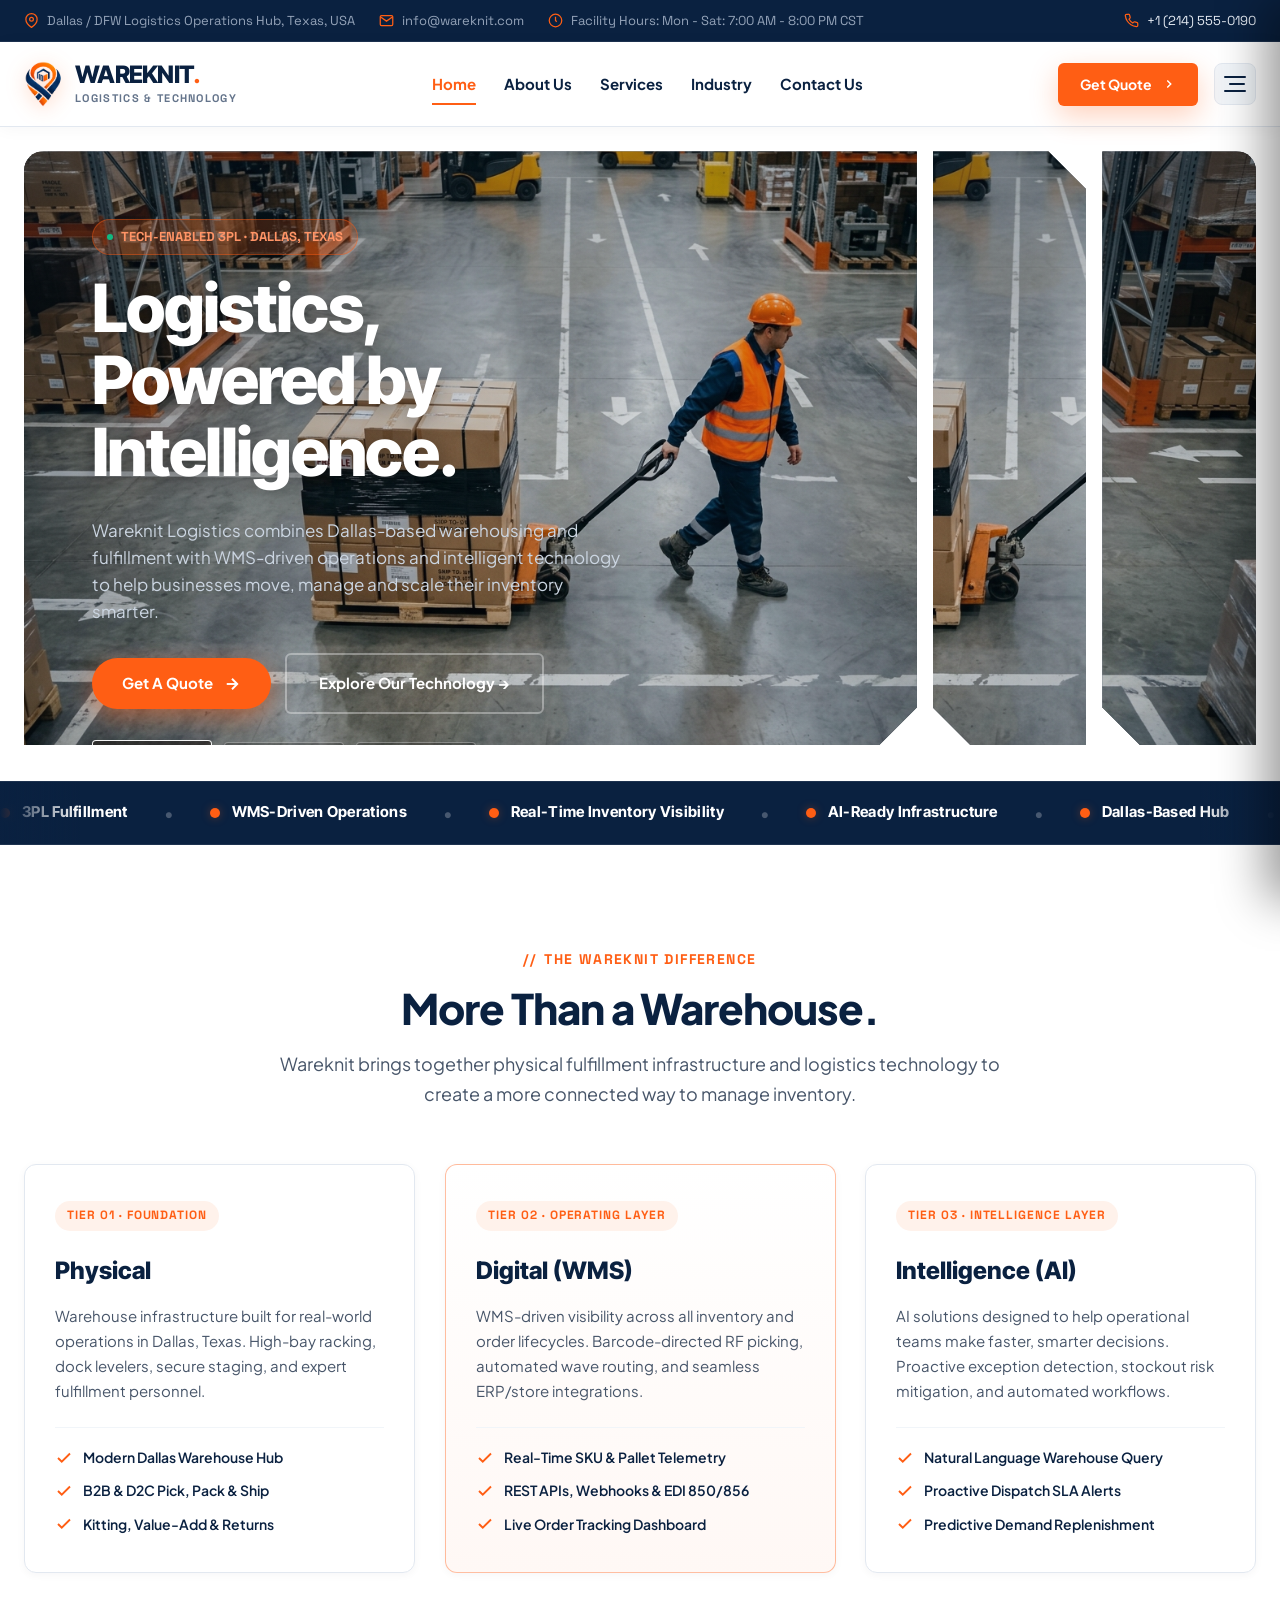
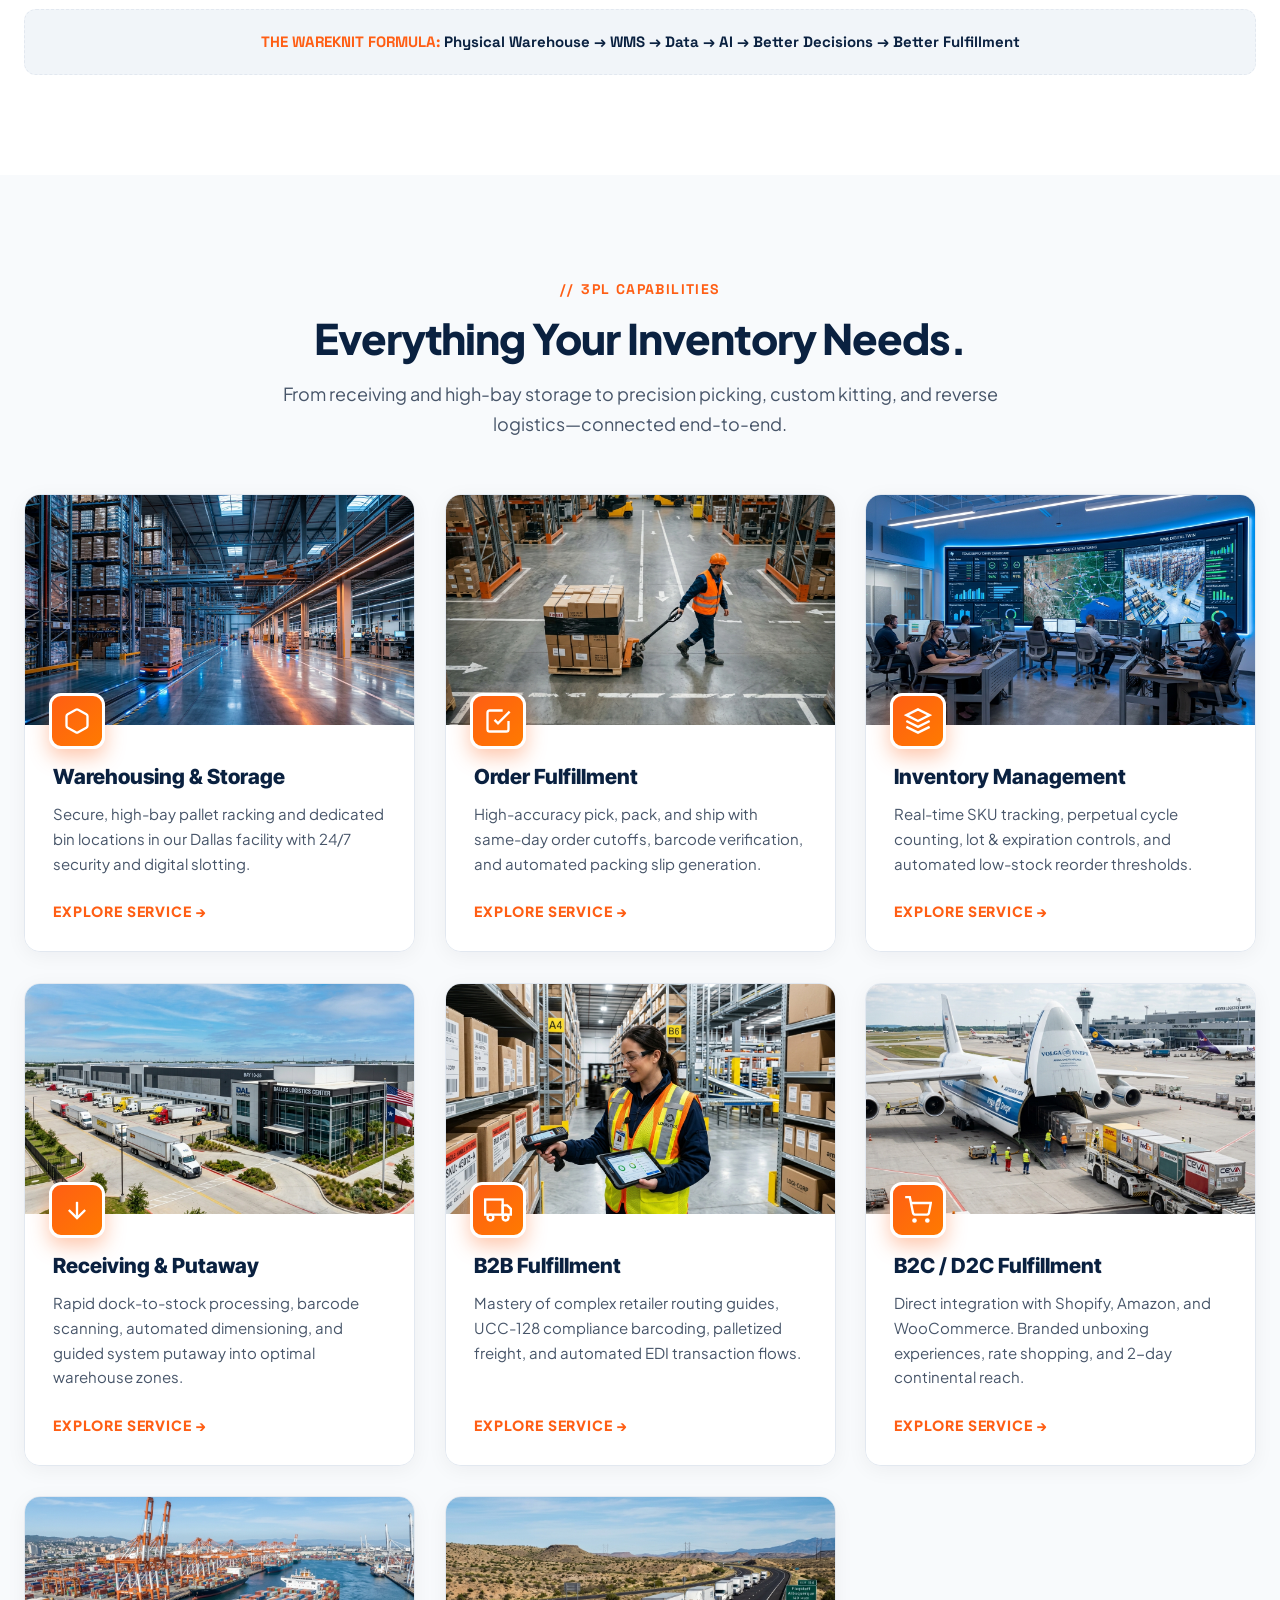
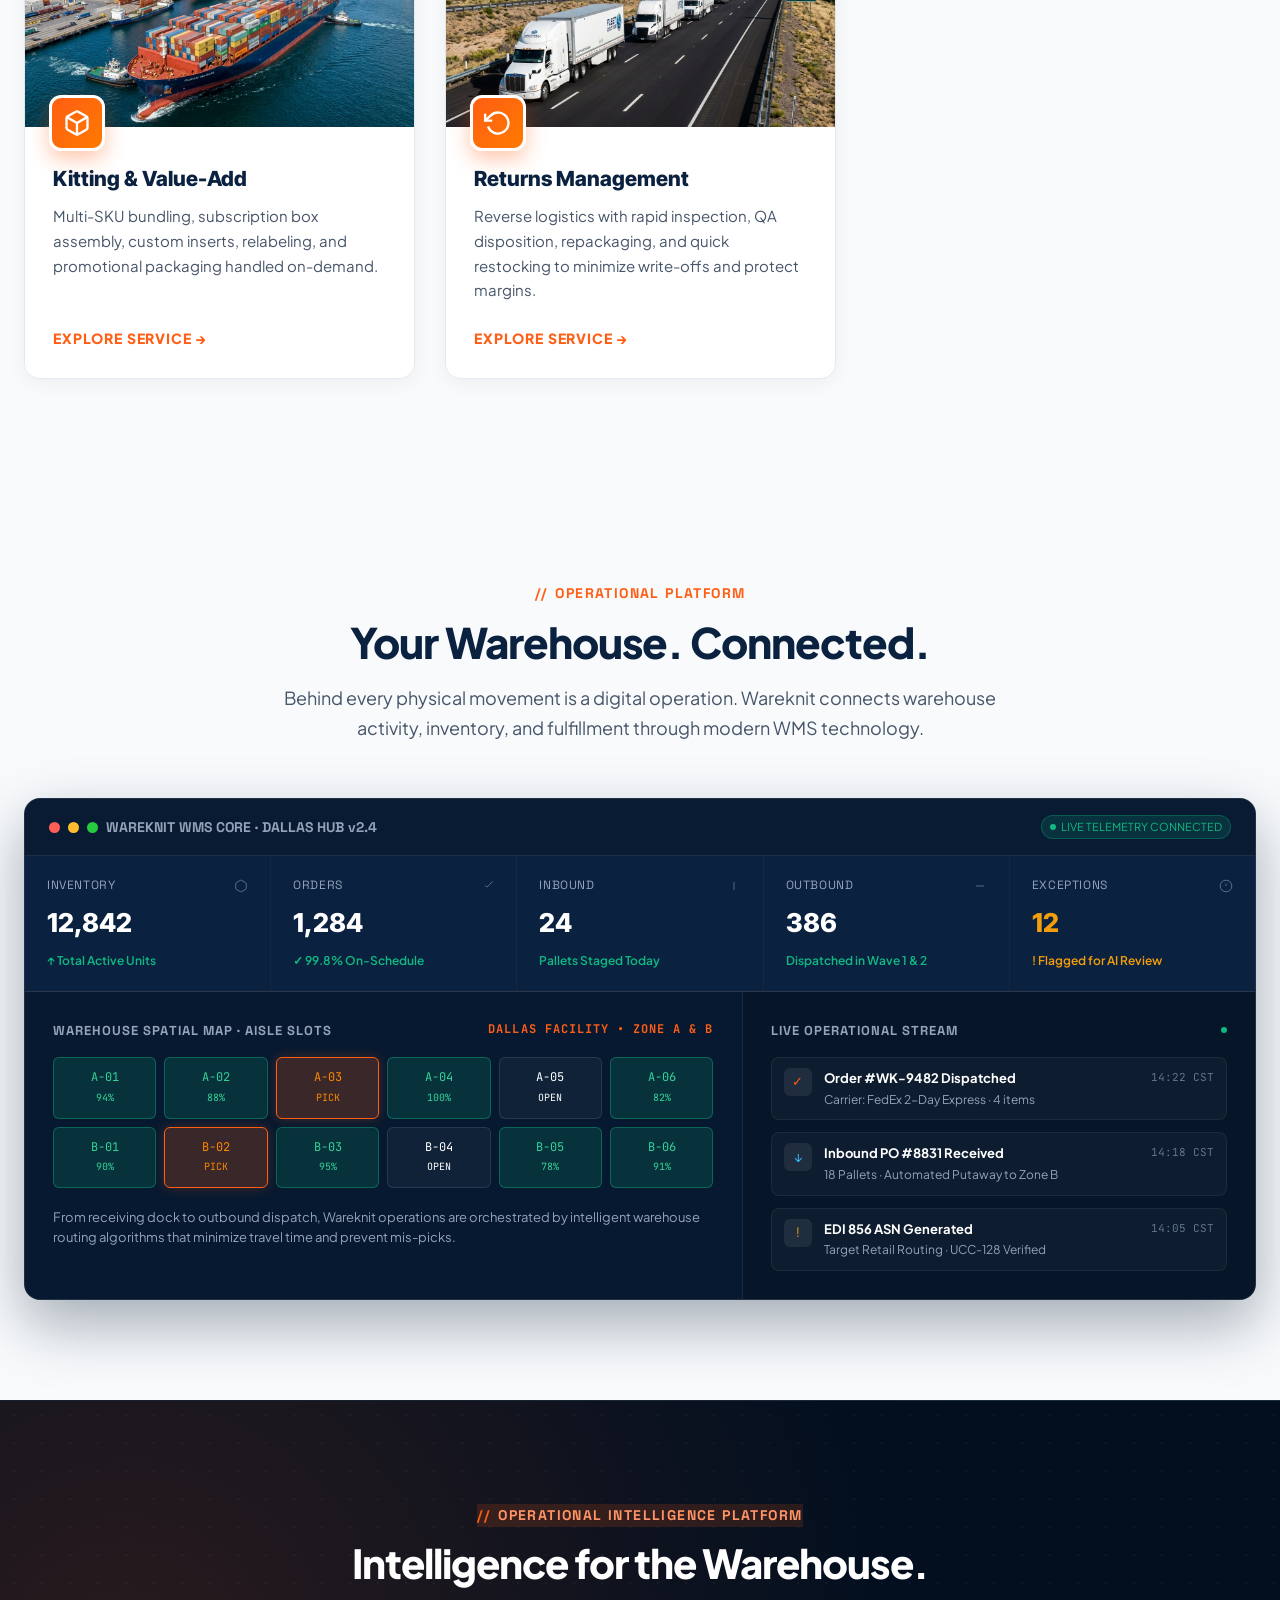
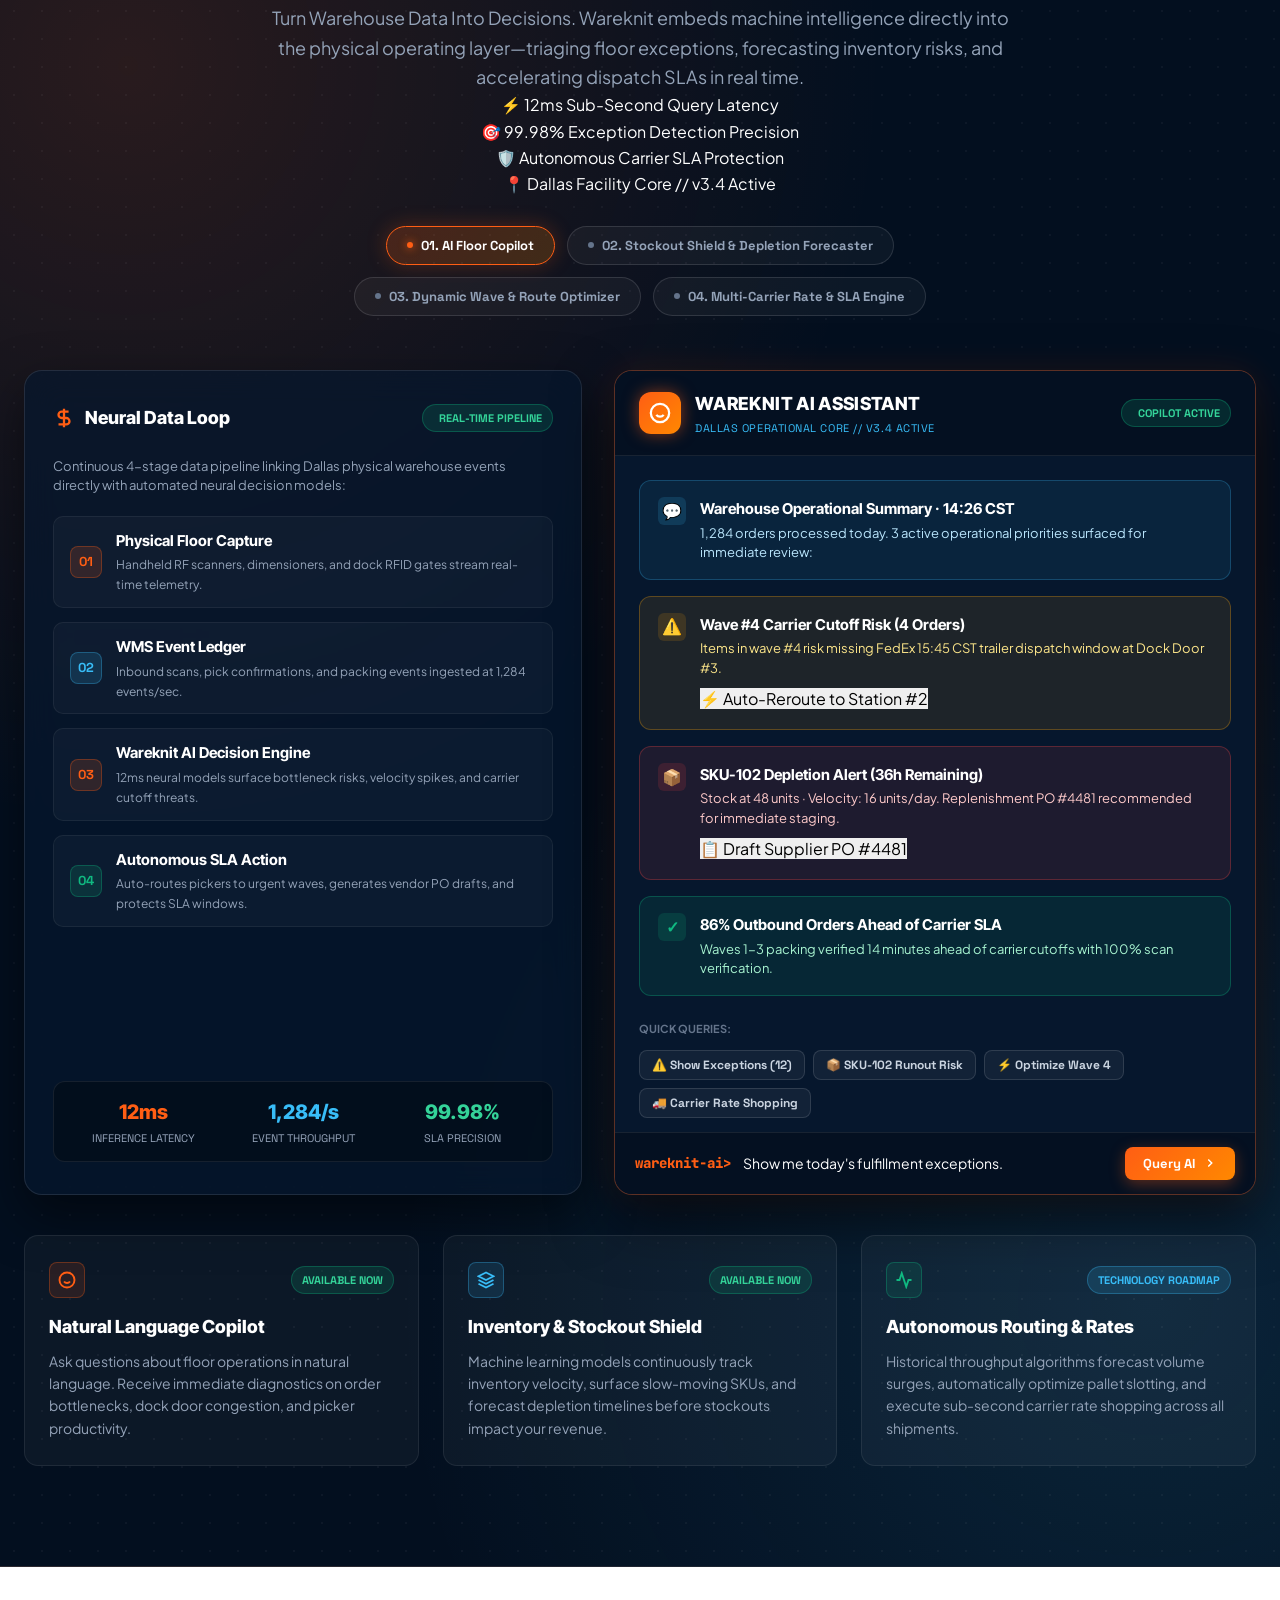
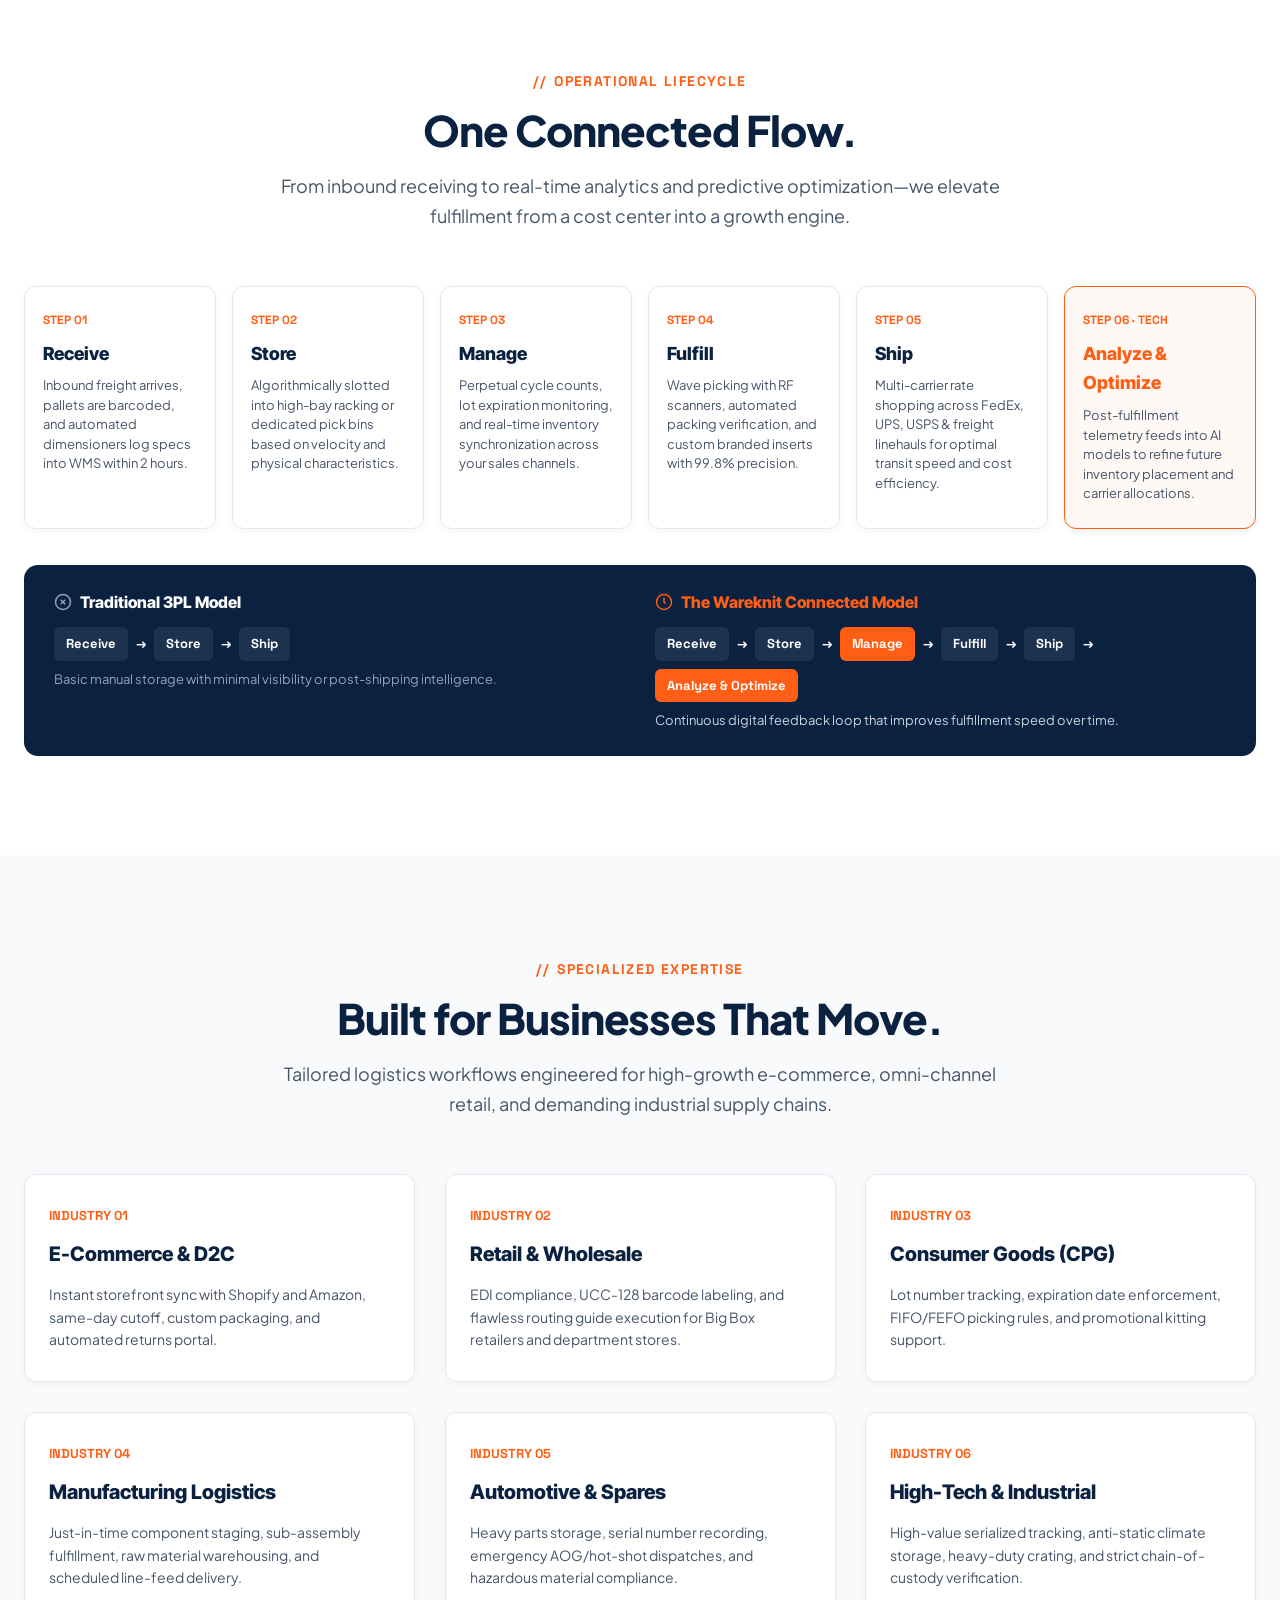
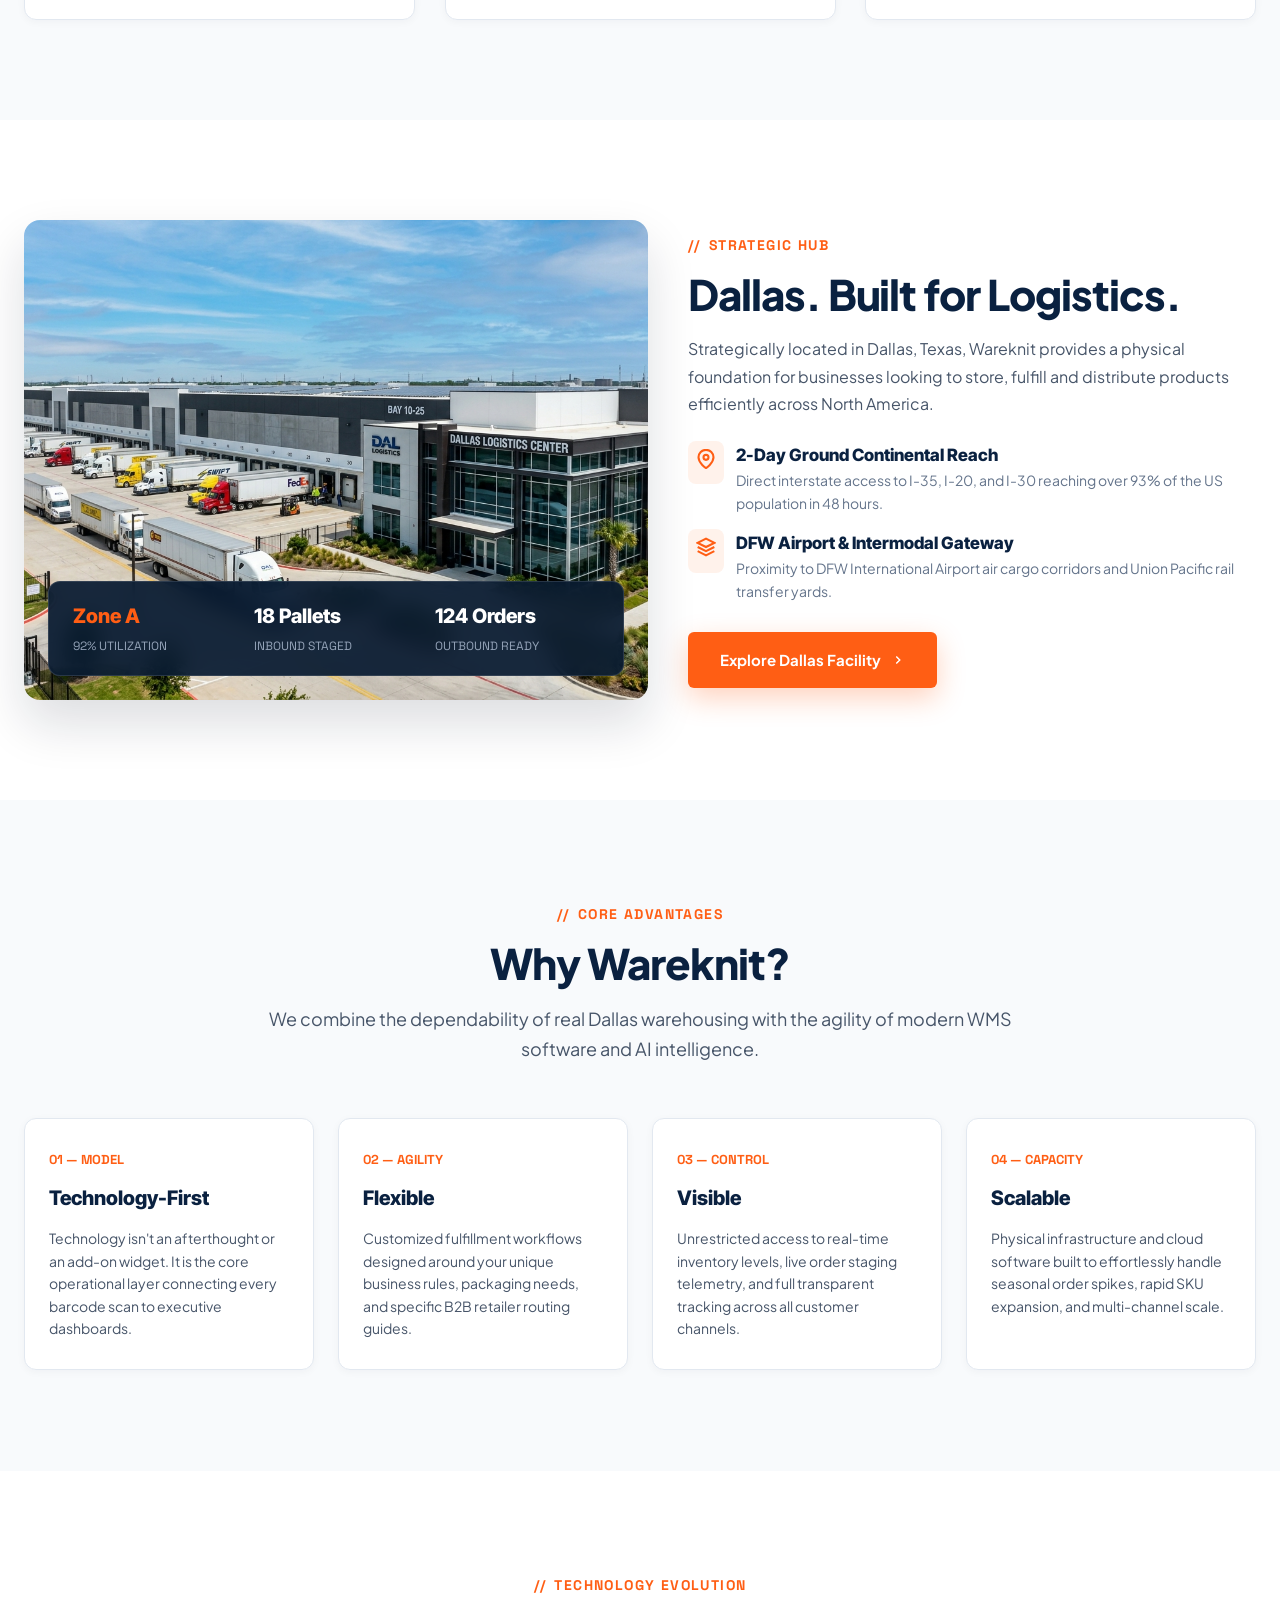
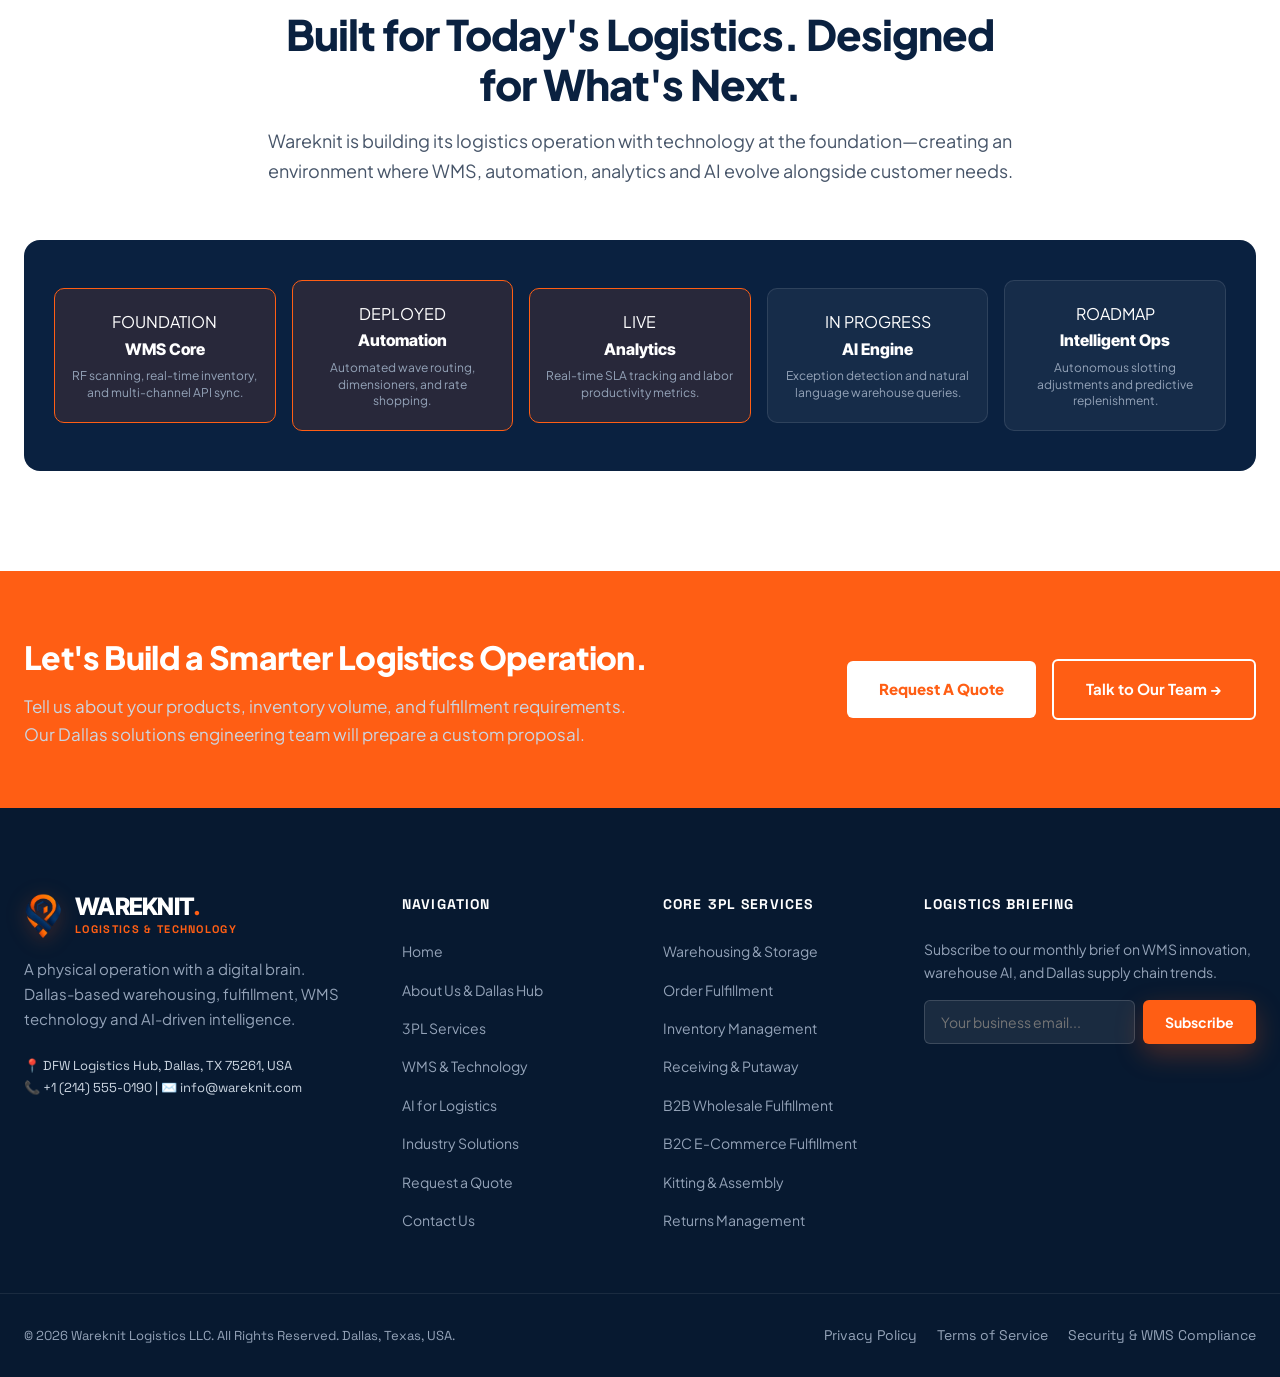
==== commit 84d6c0f9: "feat(ui): implement Intelligent Operations Command Canvas style for Intelligence for the Warehouse s" ====
--- a/index.html
+++ b/index.html
@@ -769,23 +769,23 @@
     </div>
   </section>
 
-  <!-- ================= 06. AI & INTELLIGENCE SECTION (WAREKNIT AI COPILOT) ================= -->
+  <!-- ================= 06. AI & INTELLIGENCE SECTION (INTELLIGENT OPERATIONS CANVAS) ================= -->
   <section class="section-padding ai-section-wrapper" id="ai">
     <div class="container">
       <div class="section-header reveal" style="text-align: center;">
         <div class="sub-title-tag" style="background: rgba(255, 94, 20, 0.15); color: #FF9466; border-color: rgba(255, 94, 20, 0.35);">
-          <span class="tag-slash">//</span> OPERATIONAL INTELLIGENCE
+          <span class="tag-slash">//</span> OPERATIONAL INTELLIGENCE PLATFORM
         </div>
         <h2 class="section-title" style="color: #FFFFFF; font-size: 2.5rem;">Intelligence for the Warehouse.</h2>
-        <p class="section-subtitle" style="color: #94A3B8; max-width: 720px; margin: 0 auto;">
-          Turn Warehouse Data Into Decisions. Wareknit embeds machine intelligence into the physical operating layer—triaging exceptions, forecasting inventory risks, and accelerating dispatch SLAs in real time.
+        <p class="section-subtitle" style="color: #94A3B8; max-width: 760px; margin: 0 auto;">
+          Turn Warehouse Data Into Decisions. Wareknit embeds machine intelligence directly into the physical operating layer—triaging floor exceptions, forecasting inventory risks, and accelerating dispatch SLAs in real time.
         </p>
 
-        <!-- Quick Telemetry Strip -->
+        <!-- Live Telemetry Status Ticker Strip -->
         <div class="ai-telemetry-badge-strip">
           <div class="ai-telemetry-pill">
             <span style="color: var(--color-primary); font-size: 1rem;">⚡</span>
-            <span>12ms Query Response</span>
+            <span>12ms Sub-Second Query Latency</span>
           </div>
           <div class="ai-telemetry-pill">
             <span style="color: #38BDF8; font-size: 1rem;">🎯</span>
@@ -793,171 +793,246 @@
           </div>
           <div class="ai-telemetry-pill">
             <span style="color: #34D399; font-size: 1rem;">🛡️</span>
-            <span>Proactive Carrier SLA Defense</span>
-          </div>
-        </div>
-      </div>
-
-      <!-- Main Copilot Command Station (Two-Column Layout) -->
-      <div class="ai-copilot-layout">
+            <span>Autonomous Carrier SLA Protection</span>
+          </div>
+          <div class="ai-telemetry-pill">
+            <span style="color: #F59E0B; font-size: 1rem;">📍</span>
+            <span>Dallas Facility Core // v3.4 Active</span>
+          </div>
+        </div>
+
+        <!-- Interactive AI Capability Mode Tabs -->
+        <div class="ai-mode-tabs-wrap">
+          <button class="ai-mode-tab-btn active" data-mode="assistant">
+            <span class="tab-dot"></span>
+            <span>01. AI Floor Copilot</span>
+          </button>
+          <button class="ai-mode-tab-btn" data-mode="stockout">
+            <span class="tab-dot"></span>
+            <span>02. Stockout Shield &amp; Depletion Forecaster</span>
+          </button>
+          <button class="ai-mode-tab-btn" data-mode="routing">
+            <span class="tab-dot"></span>
+            <span>03. Dynamic Wave &amp; Route Optimizer</span>
+          </button>
+          <button class="ai-mode-tab-btn" data-mode="rates">
+            <span class="tab-dot"></span>
+            <span>04. Multi-Carrier Rate &amp; SLA Engine</span>
+          </button>
+        </div>
+      </div>
+
+      <!-- Main Intelligent Operations Stage (Split Grid) -->
+      <div class="ai-canvas-stage">
         
-        <!-- Left: Interactive AI Copilot Dialog Console -->
-        <div class="ai-copilot-window reveal">
-          <div class="ai-copilot-header">
-            <div class="ai-copilot-brand">
-              <div class="ai-copilot-avatar">
-                <svg width="20" height="20" viewBox="0 0 24 24" fill="none" stroke="#FFFFFF" stroke-width="2.5"><circle cx="12" cy="12" r="10"></circle><path d="M8 14s1.5 2 4 2 4-2 4-2"></path><line x1="9" y1="9" x2="9.01" y2="9"></line><line x1="15" y1="9" x2="15.01" y2="9"></line></svg>
-              </div>
-              <div class="ai-copilot-title-box">
-                <span class="ai-copilot-name">WAREKNIT AI ASSISTANT</span>
-                <span class="ai-copilot-sub">Dallas Fulfillment Core // v3.4 Neural</span>
-              </div>
-            </div>
-            <div class="ai-status-live-chip">
+        <!-- Left: Visual Neural Pipeline & Real-Time Flow -->
+        <div class="ai-pipeline-card reveal">
+          <div>
+            <div class="ai-pipeline-head">
+              <div class="ai-pipeline-title">
+                <svg width="22" height="22" viewBox="0 0 24 24" fill="none" stroke="var(--color-primary)" stroke-width="2.5"><path d="M12 2v20M17 5H9.5a3.5 3.5 0 0 0 0 7h5a3.5 3.5 0 0 1 0 7H6"></path></svg>
+                <span>Neural Data Loop</span>
+              </div>
+              <span class="ai-card-status-badge">
+                <span class="ai-live-pulse-dot"></span>
+                <span>REAL-TIME PIPELINE</span>
+              </span>
+            </div>
+            
+            <p style="font-size: 0.8125rem; color: #94A3B8; margin-bottom: 20px; line-height: 1.5;">
+              Continuous 4-stage data pipeline linking Dallas physical warehouse events directly with automated neural decision models:
+            </p>
+
+            <div class="ai-node-chain-box">
+              <div class="ai-node-step-item">
+                <div class="ai-node-icon">01</div>
+                <div class="ai-node-content">
+                  <h5>Physical Floor Capture</h5>
+                  <p>Handheld RF scanners, dimensioners, and dock RFID gates stream real-time telemetry.</p>
+                </div>
+              </div>
+
+              <div class="ai-node-step-item">
+                <div class="ai-node-icon cyan">02</div>
+                <div class="ai-node-content">
+                  <h5>WMS Event Ledger</h5>
+                  <p>Inbound scans, pick confirmations, and packing events ingested at 1,284 events/sec.</p>
+                </div>
+              </div>
+
+              <div class="ai-node-step-item">
+                <div class="ai-node-icon">03</div>
+                <div class="ai-node-content">
+                  <h5>Wareknit AI Decision Engine</h5>
+                  <p>12ms neural models surface bottleneck risks, velocity spikes, and carrier cutoff threats.</p>
+                </div>
+              </div>
+
+              <div class="ai-node-step-item">
+                <div class="ai-node-icon green">04</div>
+                <div class="ai-node-content">
+                  <h5>Autonomous SLA Action</h5>
+                  <p>Auto-routes pickers to urgent waves, generates vendor PO drafts, and protects SLA windows.</p>
+                </div>
+              </div>
+            </div>
+          </div>
+
+          <!-- Bottom Telemetry Metric Strip -->
+          <div class="ai-live-metric-row">
+            <div class="ai-live-metric-item">
+              <div class="val" style="color: var(--color-primary);">12ms</div>
+              <div class="lbl">Inference Latency</div>
+            </div>
+            <div class="ai-live-metric-item">
+              <div class="val" style="color: #38BDF8;">1,284/s</div>
+              <div class="lbl">Event Throughput</div>
+            </div>
+            <div class="ai-live-metric-item">
+              <div class="val" style="color: #34D399;">99.98%</div>
+              <div class="lbl">SLA Precision</div>
+            </div>
+          </div>
+        </div>
+
+        <!-- Right: Redesigned WAREKNIT AI ASSISTANT Modern Card -->
+        <div class="ai-assistant-modern-card reveal">
+          <div class="ai-card-header-bar">
+            <div class="ai-brand-group">
+              <div class="ai-avatar-hexagon">
+                <svg width="22" height="22" viewBox="0 0 24 24" fill="none" stroke="#FFFFFF" stroke-width="2.5"><circle cx="12" cy="12" r="10"></circle><path d="M8 14s1.5 2 4 2 4-2 4-2"></path><line x1="9" y1="9" x2="9.01" y2="9"></line><line x1="15" y1="9" x2="15.01" y2="9"></line></svg>
+              </div>
+              <div>
+                <div class="ai-brand-name">WAREKNIT AI ASSISTANT</div>
+                <div class="ai-brand-node">Dallas Operational Core // v3.4 Active</div>
+              </div>
+            </div>
+            <div class="ai-card-status-badge">
               <span class="ai-live-pulse-dot"></span>
-              <span>LIVE COPILOT</span>
-            </div>
-          </div>
-
-          <!-- Conversation & Alert Stream -->
-          <div class="ai-copilot-stream" id="aiCopilotStream">
-            <!-- Greeting Box -->
-            <div class="ai-dialog-card">
-              <div class="ai-greeting-head">
-                <span class="ai-greeting-title">Good morning. 12 orders require attention.</span>
-                <span class="ai-greeting-time">14:26 CST &middot; Synced</span>
-              </div>
-              <p style="font-size: 0.8125rem; color: #94A3B8; margin: 0; line-height: 1.5;">
-                Telemetry analyzed across 1,284 Dallas orders today. 3 active operational alerts surfaced below:
-              </p>
-            </div>
-
-            <!-- Insight Alert 1: Cutoff Risk -->
-            <div class="ai-insight-card warning">
-              <div class="ai-insight-icon-box" style="color: #F59E0B; background: rgba(245, 158, 11, 0.15);">&#9888;</div>
-              <div class="ai-insight-text">
-                <strong>4 orders may miss today's dispatch window</strong>
-                <div>Line items in wave #4 awaiting carrier pickup scan at Dock Door 3. Estimated SLA delay: 18 mins if unaddressed.</div>
-                <button class="ai-insight-action-btn" onclick="alert('Action Executed: Re-routed Wave #4 items to High-Velocity Packing Station #2.');">
-                  <span>⚡ Auto-Reroute to Station #2</span>
-                </button>
-              </div>
-            </div>
-
-            <!-- Insight Alert 2: Stockout Runout -->
-            <div class="ai-insight-card danger">
-              <div class="ai-insight-icon-box" style="color: #EF4444; background: rgba(239, 68, 68, 0.15);">&#9888;</div>
-              <div class="ai-insight-text">
-                <strong>SKU-102 inventory projected below threshold</strong>
-                <div>Current stock: 48 units &middot; Velocity: 16 units/day. Projected stockout in 36 hours. Supplier PO #4481 recommended for immediate staging.</div>
-                <button class="ai-insight-action-btn" onclick="alert('Action Executed: Supplier replenishment PO #4481 drafted in ERP.');">
-                  <span>📦 Draft Supplier PO</span>
-                </button>
-              </div>
-            </div>
-
-            <!-- Insight Alert 3: Success SLA Metric -->
-            <div class="ai-insight-card success">
-              <div class="ai-insight-icon-box" style="color: #10B981; background: rgba(16, 185, 129, 0.15);">&#10003;</div>
-              <div class="ai-insight-text">
-                <strong>86% of today's outbound orders are on schedule</strong>
-                <div>Waves 1 and 2 packing completed 14 minutes ahead of FedEx &amp; UPS carrier cutoffs with 100% barcode accuracy.</div>
-              </div>
-            </div>
-          </div>
-
-          <!-- Prompt Suggestion Chips -->
-          <div class="ai-chips-container">
-            <div class="ai-chips-label">Quick AI Queries (Click to Run):</div>
-            <div class="ai-chips-list">
-              <button class="ai-prompt-chip" data-prompt="Show me today's fulfillment exceptions.">
-                <span>⚠️ Show Exceptions (12)</span>
-              </button>
-              <button class="ai-prompt-chip" data-prompt="Analyze SKU-102 depletion rate and reorder date.">
-                <span>📦 SKU-102 Runout Risk</span>
-              </button>
-              <button class="ai-prompt-chip" data-prompt="Optimize Wave 4 packing station assignments.">
-                <span>⚡ Optimize Wave 4</span>
-              </button>
-              <button class="ai-prompt-chip" data-prompt="Calculate multi-carrier rate savings for today's volume.">
-                <span>🚚 Carrier Rate Shopping</span>
-              </button>
-            </div>
-          </div>
-
-          <!-- Terminal Input Bar -->
-          <form class="ai-copilot-input-bar" id="aiConsoleForm" onsubmit="event.preventDefault(); handleAiQuerySubmit();">
-            <span class="ai-terminal-prompt-prefix">Ask Wareknit AI &gt;</span>
-            <input type="text" class="ai-copilot-input-field" id="aiConsoleInput" placeholder="Ask anything about warehouse activity, inventory, or orders..." value="Show me today's fulfillment exceptions.">
-            <button type="submit" class="ai-copilot-submit-btn" id="aiConsoleBtn">
+              <span>COPILOT ACTIVE</span>
+            </div>
+          </div>
+
+          <!-- Active AI Stream Container -->
+          <div class="ai-card-body-stream" id="aiCopilotStream">
+            <!-- Greeting Notification -->
+            <div class="ai-alert-box-modern info" style="background: rgba(56, 189, 248, 0.08); border-color: rgba(56, 189, 248, 0.25);">
+              <div class="ai-alert-icon" style="color: #38BDF8; background: rgba(56, 189, 248, 0.15);">💬</div>
+              <div class="ai-alert-body">
+                <strong>Warehouse Operational Summary &middot; 14:26 CST</strong>
+                <p>1,284 orders processed today. 3 active operational priorities surfaced for immediate review:</p>
+              </div>
+            </div>
+
+            <!-- Operational Warning -->
+            <div class="ai-alert-box-modern warning">
+              <div class="ai-alert-icon" style="color: #F59E0B; background: rgba(245, 158, 11, 0.15);">⚠️</div>
+              <div class="ai-alert-body">
+                <strong>Wave #4 Carrier Cutoff Risk (4 Orders)</strong>
+                <p>Items in wave #4 risk missing FedEx 15:45 CST trailer dispatch window at Dock Door #3.</p>
+                <div style="margin-top: 8px;">
+                  <button class="ai-insight-action-btn" onclick="alert('Action Executed: Re-routed Wave #4 pickers to High-Velocity Station #2.');">
+                    <span>⚡ Auto-Reroute to Station #2</span>
+                  </button>
+                </div>
+              </div>
+            </div>
+
+            <!-- Critical Stockout Forecaster -->
+            <div class="ai-alert-box-modern danger">
+              <div class="ai-alert-icon" style="color: #EF4444; background: rgba(239, 68, 68, 0.15);">📦</div>
+              <div class="ai-alert-body">
+                <strong>SKU-102 Depletion Alert (36h Remaining)</strong>
+                <p>Stock at 48 units &middot; Velocity: 16 units/day. Replenishment PO #4481 recommended for immediate staging.</p>
+                <div style="margin-top: 8px;">
+                  <button class="ai-insight-action-btn" onclick="alert('Action Executed: Draft replenishment PO #4481 sent to ERP.');">
+                    <span>📋 Draft Supplier PO #4481</span>
+                  </button>
+                </div>
+              </div>
+            </div>
+
+            <!-- Milestone Success -->
+            <div class="ai-alert-box-modern success">
+              <div class="ai-alert-icon" style="color: #10B981; background: rgba(16, 185, 129, 0.15);">✓</div>
+              <div class="ai-alert-body">
+                <strong>86% Outbound Orders Ahead of Carrier SLA</strong>
+                <p>Waves 1-3 packing verified 14 minutes ahead of carrier cutoffs with 100% scan verification.</p>
+              </div>
+            </div>
+          </div>
+
+          <!-- Quick Query Prompt Pills -->
+          <div class="ai-prompt-pills-bar">
+            <span style="font-size: 0.6875rem; color: #64748B; font-weight: 700; text-transform: uppercase; width: 100%; margin-bottom: 4px;">Quick Queries:</span>
+            <button class="ai-prompt-pill-btn ai-prompt-chip" data-prompt="Show me today's fulfillment exceptions.">
+              <span>⚠️ Show Exceptions (12)</span>
+            </button>
+            <button class="ai-prompt-pill-btn ai-prompt-chip" data-prompt="Analyze SKU-102 depletion rate and reorder date.">
+              <span>📦 SKU-102 Runout Risk</span>
+            </button>
+            <button class="ai-prompt-pill-btn ai-prompt-chip" data-prompt="Optimize Wave 4 packing station assignments.">
+              <span>⚡ Optimize Wave 4</span>
+            </button>
+            <button class="ai-prompt-pill-btn ai-prompt-chip" data-prompt="Calculate multi-carrier rate savings for today's volume.">
+              <span>🚚 Carrier Rate Shopping</span>
+            </button>
+          </div>
+
+          <!-- Interactive Command Query Bar -->
+          <form class="ai-command-footer-bar" id="aiConsoleForm" onsubmit="event.preventDefault(); handleAiQuerySubmit();">
+            <span class="ai-cmd-prefix">wareknit-ai&gt;</span>
+            <input type="text" class="ai-cmd-input" id="aiConsoleInput" placeholder="Ask anything about warehouse activity, inventory, or orders..." value="Show me today's fulfillment exceptions.">
+            <button type="submit" class="ai-cmd-send-btn" id="aiConsoleBtn">
               <span>Query AI</span>
               <svg width="14" height="14" viewBox="0 0 24 24" fill="none" stroke="currentColor" stroke-width="2.5"><polyline points="9 18 15 12 9 6"></polyline></svg>
             </button>
           </form>
         </div>
-
-        <!-- Right: 3 AI Capability Modules & Live Telemetry -->
-        <div class="ai-telemetry-col reveal">
-          <!-- Card 1 -->
-          <div class="ai-feature-card-modern">
-            <div class="ai-feature-top-row">
-              <div class="ai-feature-icon-badge orange">
-                <svg width="20" height="20" viewBox="0 0 24 24" fill="none" stroke="currentColor" stroke-width="2.5"><circle cx="12" cy="12" r="10"></circle><path d="M8 14s1.5 2 4 2 4-2 4-2"></path><line x1="9" y1="9" x2="9.01" y2="9"></line><line x1="15" y1="9" x2="15.01" y2="9"></line></svg>
-              </div>
-              <span class="ai-status-pill now">Available Now</span>
-            </div>
-            <h4 class="ai-feature-title">AI Operations Assistant</h4>
-            <p class="ai-feature-desc">
-              Ask questions about warehouse floor activity in natural language. Receive instantaneous diagnostics on order bottlenecks, carrier pickups, and picker productivity.
-            </p>
-          </div>
-
-          <!-- Card 2 -->
-          <div class="ai-feature-card-modern">
-            <div class="ai-feature-top-row">
-              <div class="ai-feature-icon-badge">
-                <svg width="20" height="20" viewBox="0 0 24 24" fill="none" stroke="currentColor" stroke-width="2.5"><polygon points="12 2 2 7 12 12 22 7 12 2"></polygon><polyline points="2 17 12 22 22 17"></polyline><polyline points="2 12 12 17 22 12"></polyline></svg>
-              </div>
-              <span class="ai-status-pill now">Available Now</span>
-            </div>
-            <h4 class="ai-feature-title">Inventory Intelligence &amp; Exceptions</h4>
-            <p class="ai-feature-desc">
-              Detect velocity patterns, slow-moving SKUs, and projected stockouts. Surface operational anomalies proactively before they can impact your end customer.
-            </p>
-          </div>
-
-          <!-- Card 3 -->
-          <div class="ai-feature-card-modern">
-            <div class="ai-feature-top-row">
-              <div class="ai-feature-icon-badge green">
-                <svg width="20" height="20" viewBox="0 0 24 24" fill="none" stroke="currentColor" stroke-width="2.5"><polyline points="22 12 18 12 15 21 9 3 6 12 2 12"></polyline></svg>
-              </div>
-              <span class="ai-status-pill roadmap">Technology Roadmap</span>
-            </div>
-            <h4 class="ai-feature-title">Predictive Insights &amp; Autonomous Agents</h4>
-            <p class="ai-feature-desc">
-              Harness historical warehouse throughput data to forecast seasonal order surges, autonomously optimize pallet slotting, and reduce manual clicks.
-            </p>
-          </div>
-
-          <!-- Bottom Live KPI Strip -->
-          <div class="ai-metric-strip-card">
-            <div class="ai-metric-box">
-              <div class="ai-metric-num highlight">12</div>
-              <div class="ai-metric-lbl">Exceptions Triage</div>
-            </div>
-            <div class="ai-metric-box">
-              <div class="ai-metric-num">+14m</div>
-              <div class="ai-metric-lbl">Carrier SLA Buffer</div>
-            </div>
-            <div class="ai-metric-box">
-              <div class="ai-metric-num">&lt; 2h</div>
-              <div class="ai-metric-lbl">Dock-to-Stock AI</div>
-            </div>
-          </div>
-        </div>
-
-      </div>
+      </div>
+
+      <!-- Bottom 3 Strategic Capability Cards -->
+      <div class="ai-strategic-grid reveal">
+        <div class="ai-strategic-card">
+          <div class="ai-card-badge-row">
+            <div class="ai-card-icon-pill">
+              <svg width="18" height="18" viewBox="0 0 24 24" fill="none" stroke="currentColor" stroke-width="2.5"><circle cx="12" cy="12" r="10"></circle><path d="M8 14s1.5 2 4 2 4-2 4-2"></path><line x1="9" y1="9" x2="9.01" y2="9"></line><line x1="15" y1="9" x2="15.01" y2="9"></line></svg>
+            </div>
+            <span class="ai-card-status-badge">AVAILABLE NOW</span>
+          </div>
+          <h4 style="font-family: var(--font-heading); font-size: 1.125rem; font-weight: 800; color: #FFFFFF; margin-bottom: 8px;">Natural Language Copilot</h4>
+          <p style="font-size: 0.875rem; color: #94A3B8; line-height: 1.6; margin: 0;">
+            Ask questions about floor operations in natural language. Receive immediate diagnostics on order bottlenecks, dock door congestion, and picker productivity.
+          </p>
+        </div>
+
+        <div class="ai-strategic-card">
+          <div class="ai-card-badge-row">
+            <div class="ai-card-icon-pill cyan">
+              <svg width="18" height="18" viewBox="0 0 24 24" fill="none" stroke="currentColor" stroke-width="2.5"><polygon points="12 2 2 7 12 12 22 7 12 2"></polygon><polyline points="2 17 12 22 22 17"></polyline><polyline points="2 12 12 17 22 12"></polyline></svg>
+            </div>
+            <span class="ai-card-status-badge">AVAILABLE NOW</span>
+          </div>
+          <h4 style="font-family: var(--font-heading); font-size: 1.125rem; font-weight: 800; color: #FFFFFF; margin-bottom: 8px;">Inventory &amp; Stockout Shield</h4>
+          <p style="font-size: 0.875rem; color: #94A3B8; line-height: 1.6; margin: 0;">
+            Machine learning models continuously track inventory velocity, surface slow-moving SKUs, and forecast depletion timelines before stockouts impact your revenue.
+          </p>
+        </div>
+
+        <div class="ai-strategic-card">
+          <div class="ai-card-badge-row">
+            <div class="ai-card-icon-pill green">
+              <svg width="18" height="18" viewBox="0 0 24 24" fill="none" stroke="currentColor" stroke-width="2.5"><polyline points="22 12 18 12 15 21 9 3 6 12 2 12"></polyline></svg>
+            </div>
+            <span class="ai-card-status-badge" style="background: rgba(56, 189, 248, 0.15); border-color: rgba(56, 189, 248, 0.3); color: #38BDF8;">TECHNOLOGY ROADMAP</span>
+          </div>
+          <h4 style="font-family: var(--font-heading); font-size: 1.125rem; font-weight: 800; color: #FFFFFF; margin-bottom: 8px;">Autonomous Routing &amp; Rates</h4>
+          <p style="font-size: 0.875rem; color: #94A3B8; line-height: 1.6; margin: 0;">
+            Historical throughput algorithms forecast volume surges, automatically optimize pallet slotting, and execute sub-second carrier rate shopping across all shipments.
+          </p>
+        </div>
+      </div>
+
     </div>
   </section>
 
--- a/css/style.css
+++ b/css/style.css
@@ -4430,12 +4430,12 @@
 }
 
 /* ==========================================================================
-   AI COMMAND & INTELLIGENCE FOR THE WAREHOUSE (MODERN COPILOT DESIGN)
+   AI COMMAND & INTELLIGENCE FOR THE WAREHOUSE (INTELLIGENT OPERATIONS CANVAS)
    ========================================================================== */
 .ai-section-wrapper {
-  background: radial-gradient(circle at 15% 20%, rgba(255, 94, 20, 0.14) 0%, transparent 45%),
-              radial-gradient(circle at 85% 80%, rgba(56, 189, 248, 0.12) 0%, transparent 45%),
-              #051426;
+  background: radial-gradient(circle at 10% 15%, rgba(255, 94, 20, 0.15) 0%, transparent 40%),
+              radial-gradient(circle at 90% 85%, rgba(56, 189, 248, 0.12) 0%, transparent 40%),
+              #030F1F;
   color: #FFFFFF;
   position: relative;
   overflow: hidden;
@@ -4447,280 +4447,346 @@
   content: '';
   position: absolute;
   inset: 0;
-  background-image: linear-gradient(rgba(255, 255, 255, 0.02) 1px, transparent 1px),
-                    linear-gradient(90deg, rgba(255, 255, 255, 0.02) 1px, transparent 1px);
-  background-size: 40px 40px;
+  background-image: radial-gradient(rgba(255, 255, 255, 0.04) 1px, transparent 1px);
+  background-size: 28px 28px;
   pointer-events: none;
 }
 
-.ai-telemetry-badge-strip {
+/* Tab Navigation Bar */
+.ai-mode-tabs-wrap {
   display: flex;
   align-items: center;
   justify-content: center;
-  gap: 14px;
+  gap: 12px;
   flex-wrap: wrap;
-  margin-top: 20px;
-  margin-bottom: 36px;
-}
-
-.ai-telemetry-pill {
-  display: inline-flex;
-  align-items: center;
-  gap: 8px;
-  background: rgba(255, 255, 255, 0.05);
+  margin: 28px 0 36px;
+}
+
+.ai-mode-tab-btn {
+  background: rgba(255, 255, 255, 0.04);
   border: 1px solid rgba(255, 255, 255, 0.12);
-  backdrop-filter: blur(8px);
-  padding: 6px 14px;
+  color: #94A3B8;
+  padding: 10px 20px;
   border-radius: var(--radius-full);
   font-family: var(--font-tech);
   font-size: 0.8125rem;
   font-weight: 700;
-  color: #E2E8F0;
-}
-
-.ai-copilot-layout {
+  cursor: pointer;
+  transition: all 0.25s ease;
+  display: inline-flex;
+  align-items: center;
+  gap: 8px;
+}
+
+.ai-mode-tab-btn:hover {
+  background: rgba(255, 255, 255, 0.08);
+  color: #FFFFFF;
+  border-color: rgba(255, 94, 20, 0.4);
+}
+
+.ai-mode-tab-btn.active {
+  background: linear-gradient(135deg, rgba(255, 94, 20, 0.2) 0%, rgba(255, 136, 0, 0.2) 100%);
+  border-color: var(--color-primary);
+  color: #FFFFFF;
+  box-shadow: 0 0 20px rgba(255, 94, 20, 0.25);
+}
+
+.ai-mode-tab-btn.active .tab-dot {
+  background: var(--color-primary);
+  box-shadow: 0 0 8px var(--color-primary);
+}
+
+.tab-dot {
+  width: 6px;
+  height: 6px;
+  border-radius: 50%;
+  background: #64748B;
+  display: inline-block;
+  transition: all 0.25s;
+}
+
+/* Split Command Stage */
+.ai-canvas-stage {
   display: grid;
-  grid-template-columns: 1.25fr 1fr;
+  grid-template-columns: 1fr 1.15fr;
   gap: 32px;
-  align-items: start;
+  align-items: stretch;
   position: relative;
   z-index: 2;
 }
 
-/* Copilot Command Window */
-.ai-copilot-window {
-  background: rgba(7, 24, 46, 0.85);
-  backdrop-filter: blur(20px);
-  border: 1px solid rgba(56, 189, 248, 0.28);
+/* Left: Visual Pipeline & Node Map */
+.ai-pipeline-card {
+  background: rgba(7, 24, 46, 0.7);
+  backdrop-filter: blur(16px);
+  border: 1px solid rgba(255, 255, 255, 0.1);
   border-radius: 18px;
-  box-shadow: 0 25px 60px rgba(0, 0, 0, 0.6), 0 0 40px rgba(56, 189, 248, 0.12);
-  overflow: hidden;
+  padding: 32px 28px;
   display: flex;
   flex-direction: column;
-}
-
-.ai-copilot-header {
-  background: #06172D;
-  padding: 16px 22px;
-  display: flex;
-  align-items: center;
   justify-content: space-between;
-  border-bottom: 1px solid rgba(255, 255, 255, 0.08);
-  flex-wrap: wrap;
+  box-shadow: 0 20px 50px rgba(0, 0, 0, 0.5);
+}
+
+.ai-pipeline-head {
+  display: flex;
+  align-items: center;
+  justify-content: space-between;
+  margin-bottom: 24px;
+}
+
+.ai-pipeline-title {
+  font-family: var(--font-heading);
+  font-size: 1.125rem;
+  font-weight: 800;
+  color: #FFFFFF;
+  display: flex;
+  align-items: center;
+  gap: 10px;
+}
+
+.ai-node-chain-box {
+  display: flex;
+  flex-direction: column;
+  gap: 14px;
+  margin-bottom: 24px;
+}
+
+.ai-node-step-item {
+  display: flex;
+  align-items: center;
+  gap: 14px;
+  background: rgba(255, 255, 255, 0.03);
+  border: 1px solid rgba(255, 255, 255, 0.06);
+  padding: 12px 16px;
+  border-radius: 10px;
+  transition: all 0.2s;
+}
+
+.ai-node-step-item:hover {
+  background: rgba(255, 255, 255, 0.06);
+  border-color: rgba(56, 189, 248, 0.3);
+}
+
+.ai-node-icon {
+  width: 32px;
+  height: 32px;
+  border-radius: 8px;
+  background: rgba(255, 94, 20, 0.15);
+  border: 1px solid rgba(255, 94, 20, 0.3);
+  color: var(--color-primary);
+  display: flex;
+  align-items: center;
+  justify-content: center;
+  font-family: var(--font-tech);
+  font-size: 0.8125rem;
+  font-weight: 800;
+  flex-shrink: 0;
+}
+
+.ai-node-icon.cyan {
+  background: rgba(56, 189, 248, 0.15);
+  border-color: rgba(56, 189, 248, 0.3);
+  color: #38BDF8;
+}
+
+.ai-node-icon.green {
+  background: rgba(16, 185, 129, 0.15);
+  border-color: rgba(16, 185, 129, 0.3);
+  color: #10B981;
+}
+
+.ai-node-content h5 {
+  font-family: var(--font-heading);
+  font-size: 0.9375rem;
+  font-weight: 700;
+  color: #FFFFFF;
+  margin-bottom: 2px;
+}
+
+.ai-node-content p {
+  font-size: 0.75rem;
+  color: #94A3B8;
+  margin: 0;
+}
+
+.ai-live-metric-row {
+  display: grid;
+  grid-template-columns: repeat(3, 1fr);
   gap: 12px;
-}
-
-.ai-copilot-brand {
-  display: flex;
-  align-items: center;
-  gap: 12px;
-}
-
-.ai-copilot-avatar {
-  width: 38px;
-  height: 38px;
-  border-radius: 10px;
-  background: linear-gradient(135deg, #FF5E14 0%, #FF8800 100%);
-  display: flex;
-  align-items: center;
-  justify-content: center;
-  box-shadow: 0 0 15px rgba(255, 94, 20, 0.5);
-  flex-shrink: 0;
-}
-
-.ai-copilot-title-box {
-  display: flex;
-  flex-direction: column;
-}
-
-.ai-copilot-name {
-  font-family: var(--font-heading);
-  font-size: 1rem;
-  font-weight: 800;
-  color: #FFFFFF;
-  letter-spacing: 0.02em;
-}
-
-.ai-copilot-sub {
-  font-family: var(--font-tech);
-  font-size: 0.6875rem;
-  color: #38BDF8;
-  letter-spacing: 0.04em;
-  text-transform: uppercase;
-}
-
-.ai-status-live-chip {
-  background: rgba(16, 185, 129, 0.15);
-  border: 1px solid rgba(16, 185, 129, 0.35);
-  color: #34D399;
-  font-family: var(--font-tech);
-  font-size: 0.6875rem;
-  font-weight: 800;
-  padding: 4px 10px;
-  border-radius: var(--radius-full);
-  display: inline-flex;
-  align-items: center;
-  gap: 6px;
-}
-
-.ai-live-pulse-dot {
-  width: 7px;
-  height: 7px;
-  border-radius: 50%;
-  background: #10B981;
-  box-shadow: 0 0 8px #10B981;
-  animation: fePulse 1.4s infinite ease-in-out;
-}
-
-/* Copilot Chat & Insight Stream */
-.ai-copilot-stream {
-  padding: 24px;
-  display: flex;
-  flex-direction: column;
-  gap: 16px;
-  max-height: 480px;
-  overflow-y: auto;
-}
-
-.ai-dialog-card {
-  background: rgba(255, 255, 255, 0.03);
+  background: rgba(0, 0, 0, 0.3);
   border: 1px solid rgba(255, 255, 255, 0.08);
   border-radius: 12px;
-  padding: 16px 18px;
-}
-
-.ai-greeting-head {
-  display: flex;
-  align-items: center;
-  justify-content: space-between;
-  margin-bottom: 6px;
-}
-
-.ai-greeting-title {
+  padding: 14px 16px;
+  text-align: center;
+}
+
+.ai-live-metric-item .val {
   font-family: var(--font-heading);
-  font-size: 1.125rem;
-  font-weight: 800;
-  color: #FFFFFF;
-}
-
-.ai-greeting-time {
-  font-family: var(--font-code);
-  font-size: 0.6875rem;
-  color: #64748B;
-}
-
-/* Specific Insight Cards */
-.ai-insight-card {
-  border-radius: 10px;
-  padding: 14px 16px;
-  display: flex;
-  gap: 14px;
-  align-items: flex-start;
-  transition: all 0.2s ease;
-}
-
-.ai-insight-card:hover {
-  transform: translateX(4px);
-}
-
-.ai-insight-card.danger {
-  background: rgba(239, 68, 68, 0.1);
-  border: 1px solid rgba(239, 68, 68, 0.3);
-  color: #FECACA;
-}
-
-.ai-insight-card.warning {
-  background: rgba(245, 158, 11, 0.1);
-  border: 1px solid rgba(245, 158, 11, 0.3);
-  color: #FDE68A;
-}
-
-.ai-insight-card.success {
-  background: rgba(16, 185, 129, 0.1);
-  border: 1px solid rgba(16, 185, 129, 0.3);
-  color: #A7F3D0;
-}
-
-.ai-insight-card.info {
-  background: rgba(56, 189, 248, 0.1);
-  border: 1px solid rgba(56, 189, 248, 0.3);
-  color: #BAE6FD;
-}
-
-.ai-insight-icon-box {
-  width: 28px;
-  height: 28px;
-  border-radius: 6px;
-  display: flex;
-  align-items: center;
-  justify-content: center;
-  font-size: 0.875rem;
-  font-weight: 800;
-  flex-shrink: 0;
-  background: rgba(255, 255, 255, 0.1);
-}
-
-.ai-insight-text {
-  font-size: 0.875rem;
-  line-height: 1.5;
-  flex-grow: 1;
-}
-
-.ai-insight-text strong {
-  color: #FFFFFF;
-  display: block;
-  margin-bottom: 2px;
-}
-
-.ai-insight-action-btn {
-  display: inline-flex;
-  align-items: center;
-  gap: 4px;
-  margin-top: 8px;
-  padding: 3px 8px;
-  background: rgba(255, 255, 255, 0.12);
-  border: 1px solid rgba(255, 255, 255, 0.2);
-  border-radius: 6px;
-  font-family: var(--font-tech);
-  font-size: 0.6875rem;
-  font-weight: 700;
-  color: #FFFFFF;
-  cursor: pointer;
-  transition: all 0.2s;
-}
-
-.ai-insight-action-btn:hover {
-  background: var(--color-primary);
-  border-color: var(--color-primary);
-}
-
-/* Prompt Suggestion Chips */
-.ai-chips-container {
-  padding: 0 24px 14px;
-  display: flex;
-  flex-direction: column;
-  gap: 8px;
-}
-
-.ai-chips-label {
+  font-size: 1.25rem;
+  font-weight: 800;
+  color: #FFFFFF;
+}
+
+.ai-live-metric-item .lbl {
   font-family: var(--font-tech);
   font-size: 0.6875rem;
   color: #94A3B8;
   text-transform: uppercase;
-  letter-spacing: 0.06em;
-}
-
-.ai-chips-list {
+}
+
+/* Right: WAREKNIT AI ASSISTANT Card */
+.ai-assistant-modern-card {
+  background: #06172D;
+  border: 1px solid rgba(255, 94, 20, 0.35);
+  border-radius: 18px;
+  box-shadow: 0 25px 60px rgba(0, 0, 0, 0.6), 0 0 35px rgba(255, 94, 20, 0.12);
+  display: flex;
+  flex-direction: column;
+  overflow: hidden;
+}
+
+.ai-card-header-bar {
+  background: #041021;
+  padding: 18px 24px;
+  display: flex;
+  align-items: center;
+  justify-content: space-between;
+  border-bottom: 1px solid rgba(255, 255, 255, 0.08);
+}
+
+.ai-brand-group {
+  display: flex;
+  align-items: center;
+  gap: 14px;
+}
+
+.ai-avatar-hexagon {
+  width: 42px;
+  height: 42px;
+  border-radius: 12px;
+  background: linear-gradient(135deg, #FF5E14 0%, #FF8800 100%);
+  display: flex;
+  align-items: center;
+  justify-content: center;
+  box-shadow: 0 0 16px rgba(255, 94, 20, 0.5);
+  flex-shrink: 0;
+}
+
+.ai-brand-name {
+  font-family: var(--font-heading);
+  font-size: 1.125rem;
+  font-weight: 800;
+  color: #FFFFFF;
+  letter-spacing: 0.02em;
+}
+
+.ai-brand-node {
+  font-family: var(--font-tech);
+  font-size: 0.6875rem;
+  color: #38BDF8;
+  text-transform: uppercase;
+  letter-spacing: 0.05em;
+}
+
+.ai-card-status-badge {
+  display: inline-flex;
+  align-items: center;
+  gap: 6px;
+  background: rgba(16, 185, 129, 0.15);
+  border: 1px solid rgba(16, 185, 129, 0.3);
+  color: #34D399;
+  font-family: var(--font-tech);
+  font-size: 0.6875rem;
+  font-weight: 800;
+  padding: 4px 10px;
+  border-radius: var(--radius-full);
+}
+
+.ai-card-body-stream {
+  padding: 24px;
+  display: flex;
+  flex-direction: column;
+  gap: 16px;
+  flex-grow: 1;
+}
+
+.ai-alert-box-modern {
+  border-radius: 12px;
+  padding: 16px 18px;
+  display: flex;
+  gap: 14px;
+  align-items: flex-start;
+  transition: transform 0.2s;
+}
+
+.ai-alert-box-modern:hover {
+  transform: translateX(4px);
+}
+
+.ai-alert-box-modern.warning {
+  background: rgba(245, 158, 11, 0.1);
+  border: 1px solid rgba(245, 158, 11, 0.3);
+  color: #FDE68A;
+}
+
+.ai-alert-box-modern.danger {
+  background: rgba(239, 68, 68, 0.1);
+  border: 1px solid rgba(239, 68, 68, 0.3);
+  color: #FECACA;
+}
+
+.ai-alert-box-modern.success {
+  background: rgba(16, 185, 129, 0.1);
+  border: 1px solid rgba(16, 185, 129, 0.3);
+  color: #A7F3D0;
+}
+
+.ai-alert-box-modern.info {
+  background: rgba(56, 189, 248, 0.1);
+  border: 1px solid rgba(56, 189, 248, 0.3);
+  color: #BAE6FD;
+}
+
+.ai-alert-icon {
+  width: 28px;
+  height: 28px;
+  border-radius: 6px;
+  background: rgba(255, 255, 255, 0.1);
+  display: flex;
+  align-items: center;
+  justify-content: center;
+  font-weight: 800;
+  flex-shrink: 0;
+}
+
+.ai-alert-body strong {
+  display: block;
+  font-family: var(--font-heading);
+  color: #FFFFFF;
+  font-size: 0.9375rem;
+  margin-bottom: 2px;
+}
+
+.ai-alert-body p {
+  font-size: 0.8125rem;
+  line-height: 1.5;
+  margin: 0;
+}
+
+/* Prompt Chips & Command Bar */
+.ai-prompt-pills-bar {
+  padding: 0 24px 14px;
   display: flex;
   align-items: center;
   gap: 8px;
   flex-wrap: wrap;
 }
 
-.ai-prompt-chip {
-  background: rgba(255, 255, 255, 0.06);
+.ai-prompt-pill-btn {
+  background: rgba(255, 255, 255, 0.05);
   border: 1px solid rgba(255, 255, 255, 0.12);
-  color: #E2E8F0;
+  color: #CBD5E1;
   padding: 6px 12px;
   border-radius: 8px;
   font-family: var(--font-tech);
@@ -4733,15 +4799,14 @@
   gap: 6px;
 }
 
-.ai-prompt-chip:hover {
+.ai-prompt-pill-btn:hover {
   background: rgba(255, 94, 20, 0.2);
   border-color: var(--color-primary);
   color: #FFFFFF;
   transform: translateY(-2px);
 }
 
-/* Interactive Command Input Terminal */
-.ai-copilot-input-bar {
+.ai-command-footer-bar {
   background: #041021;
   padding: 14px 20px;
   border-top: 1px solid rgba(255, 255, 255, 0.08);
@@ -4750,15 +4815,14 @@
   gap: 12px;
 }
 
-.ai-terminal-prompt-prefix {
+.ai-cmd-prefix {
   font-family: var(--font-code);
   font-size: 0.875rem;
   font-weight: 800;
   color: var(--color-primary);
-  user-select: none;
-}
-
-.ai-copilot-input-field {
+}
+
+.ai-cmd-input {
   background: transparent;
   border: none;
   outline: none;
@@ -4768,11 +4832,11 @@
   flex-grow: 1;
 }
 
-.ai-copilot-input-field::placeholder {
+.ai-cmd-input::placeholder {
   color: #64748B;
 }
 
-.ai-copilot-submit-btn {
+.ai-cmd-send-btn {
   background: linear-gradient(135deg, #FF5E14 0%, #FF8800 100%);
   border: none;
   color: #FFFFFF;
@@ -4789,146 +4853,72 @@
   transition: all 0.2s ease;
 }
 
-.ai-copilot-submit-btn:hover {
+.ai-cmd-send-btn:hover {
   background: linear-gradient(135deg, #E64E07 0%, #FF7700 100%);
   transform: translateY(-1px);
-  box-shadow: 0 6px 20px rgba(255, 94, 20, 0.5);
-}
-
-/* Right Side AI Telemetry & Capability Cards */
-.ai-telemetry-col {
-  display: flex;
-  flex-direction: column;
-  gap: 18px;
-}
-
-.ai-feature-card-modern {
+}
+
+/* Bottom 3 Strategic Cards */
+.ai-strategic-grid {
+  display: grid;
+  grid-template-columns: repeat(3, 1fr);
+  gap: 24px;
+  margin-top: 40px;
+  position: relative;
+  z-index: 2;
+}
+
+.ai-strategic-card {
   background: rgba(255, 255, 255, 0.04);
   border: 1px solid rgba(255, 255, 255, 0.08);
   border-radius: 14px;
-  padding: 24px;
+  padding: 26px 24px;
   transition: all 0.3s ease;
-  position: relative;
-}
-
-.ai-feature-card-modern:hover {
+}
+
+.ai-strategic-card:hover {
   background: rgba(255, 255, 255, 0.07);
   border-color: rgba(56, 189, 248, 0.4);
   transform: translateY(-4px);
-  box-shadow: 0 12px 30px rgba(0, 0, 0, 0.4);
-}
-
-.ai-feature-top-row {
+  box-shadow: 0 15px 35px rgba(0, 0, 0, 0.4);
+}
+
+.ai-card-badge-row {
   display: flex;
   align-items: center;
   justify-content: space-between;
-  margin-bottom: 12px;
-}
-
-.ai-feature-icon-badge {
+  margin-bottom: 14px;
+}
+
+.ai-card-icon-pill {
   width: 36px;
   height: 36px;
   border-radius: 8px;
+  background: rgba(255, 94, 20, 0.12);
+  border: 1px solid rgba(255, 94, 20, 0.3);
+  color: var(--color-primary);
+  display: flex;
+  align-items: center;
+  justify-content: center;
+}
+
+.ai-card-icon-pill.cyan {
   background: rgba(56, 189, 248, 0.12);
-  border: 1px solid rgba(56, 189, 248, 0.3);
+  border-color: rgba(56, 189, 248, 0.3);
   color: #38BDF8;
-  display: flex;
-  align-items: center;
-  justify-content: center;
-}
-
-.ai-feature-icon-badge.orange {
-  background: rgba(255, 94, 20, 0.12);
-  border-color: rgba(255, 94, 20, 0.3);
-  color: var(--color-primary);
-}
-
-.ai-feature-icon-badge.green {
+}
+
+.ai-card-icon-pill.green {
   background: rgba(16, 185, 129, 0.12);
   border-color: rgba(16, 185, 129, 0.3);
   color: #10B981;
 }
 
-.ai-status-pill {
-  display: inline-block;
-  padding: 3px 10px;
-  border-radius: var(--radius-full);
-  font-family: var(--font-tech);
-  font-size: 0.6875rem;
-  font-weight: 800;
-  text-transform: uppercase;
-  letter-spacing: 0.05em;
-}
-
-.ai-status-pill.now {
-  background: rgba(16, 185, 129, 0.15);
-  color: #34D399;
-  border: 1px solid rgba(16, 185, 129, 0.3);
-}
-
-.ai-status-pill.soon {
-  background: rgba(245, 158, 11, 0.15);
-  color: #FBBF24;
-  border: 1px solid rgba(245, 158, 11, 0.3);
-}
-
-.ai-status-pill.roadmap {
-  background: rgba(56, 189, 248, 0.15);
-  color: #38BDF8;
-  border: 1px solid rgba(56, 189, 248, 0.3);
-}
-
-.ai-feature-title {
-  font-family: var(--font-heading);
-  font-size: 1.1875rem;
-  font-weight: 800;
-  color: #FFFFFF;
-  margin-bottom: 8px;
-}
-
-.ai-feature-desc {
-  font-size: 0.875rem;
-  color: #94A3B8;
-  line-height: 1.6;
-}
-
-.ai-metric-strip-card {
-  background: linear-gradient(135deg, rgba(255, 94, 20, 0.12) 0%, rgba(10, 33, 64, 0.6) 100%);
-  border: 1px solid rgba(255, 94, 20, 0.3);
-  border-radius: 14px;
-  padding: 18px 22px;
-  display: grid;
-  grid-template-columns: repeat(3, 1fr);
-  gap: 16px;
-  text-align: center;
-}
-
-.ai-metric-box {
-  display: flex;
-  flex-direction: column;
-  gap: 4px;
-}
-
-.ai-metric-num {
-  font-family: var(--font-heading);
-  font-size: 1.375rem;
-  font-weight: 800;
-  color: #FFFFFF;
-}
-
-.ai-metric-num.highlight {
-  color: #FF9466;
-}
-
-.ai-metric-lbl {
-  font-family: var(--font-tech);
-  font-size: 0.6875rem;
-  color: #CBD5E1;
-  text-transform: uppercase;
-}
-
 @media (max-width: 1024px) {
-  .ai-copilot-layout {
+  .ai-canvas-stage {
+    grid-template-columns: 1fr;
+  }
+  .ai-strategic-grid {
     grid-template-columns: 1fr;
   }
 }
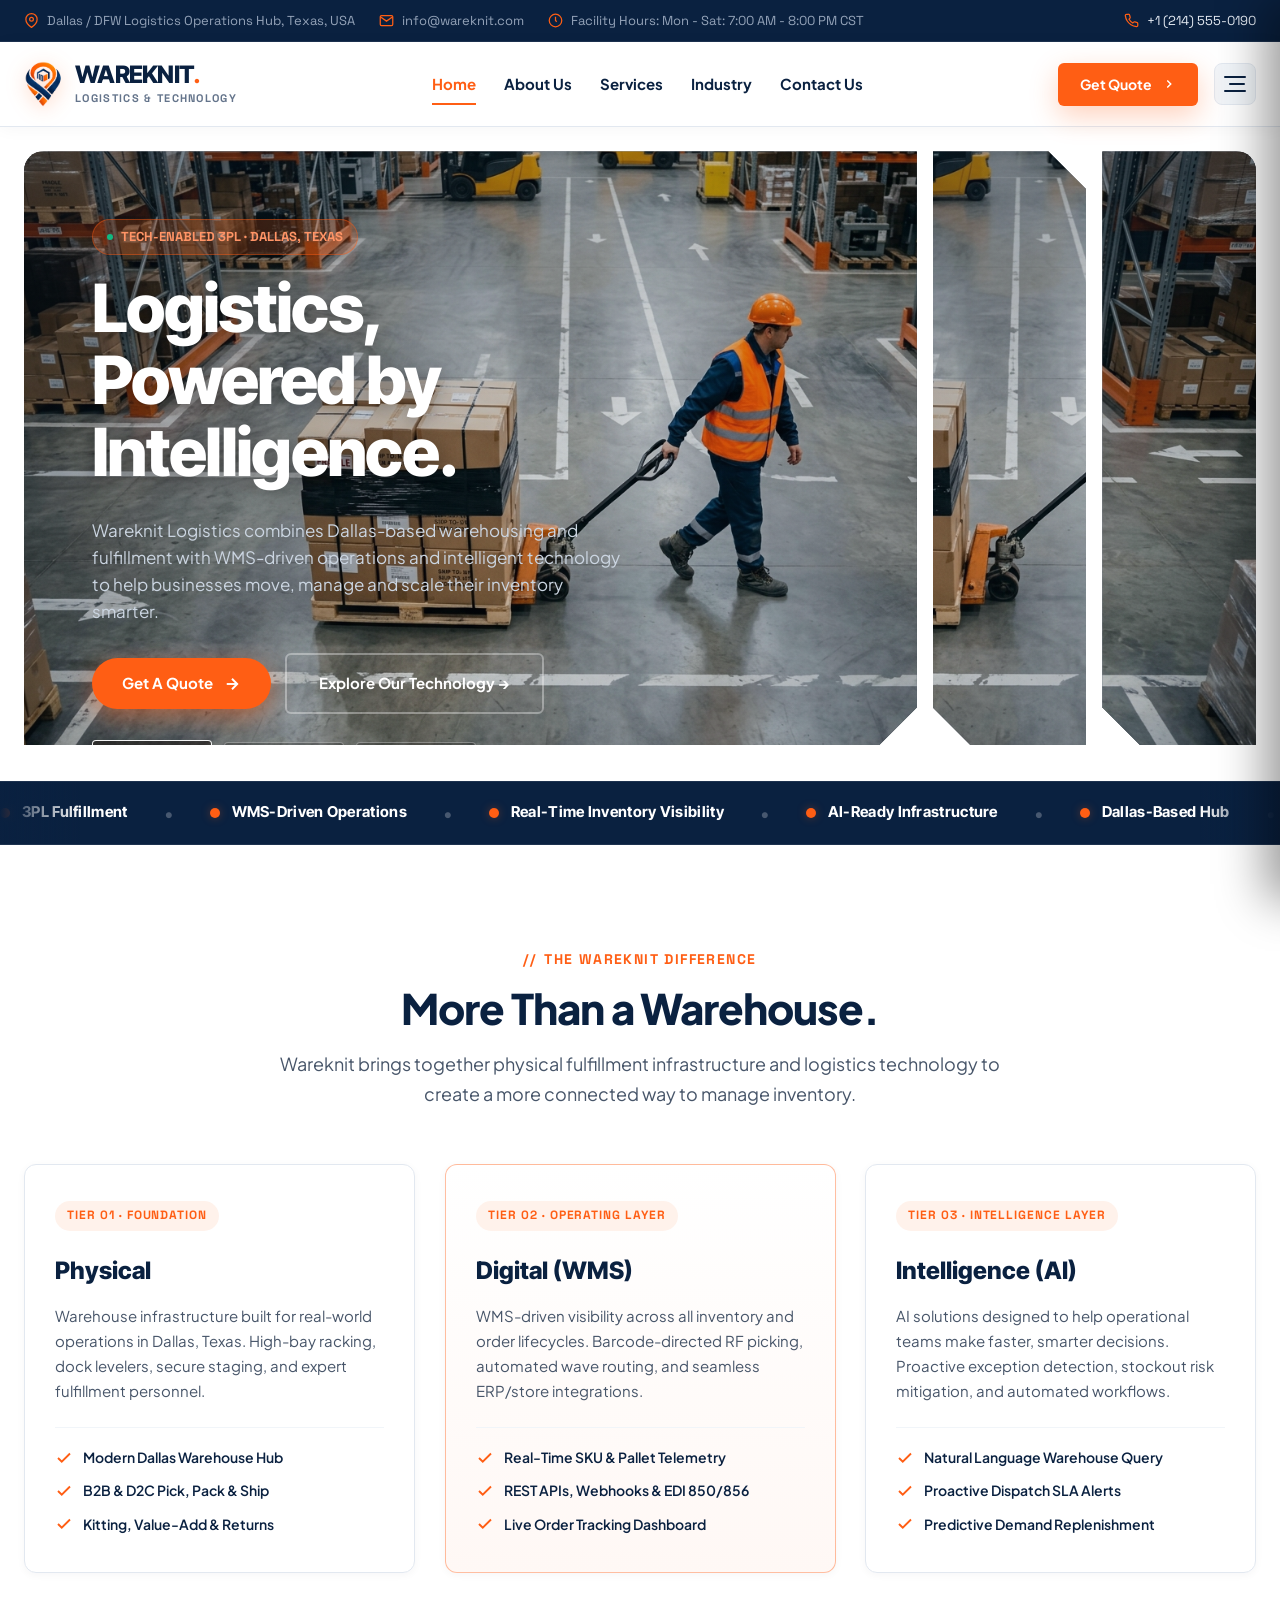
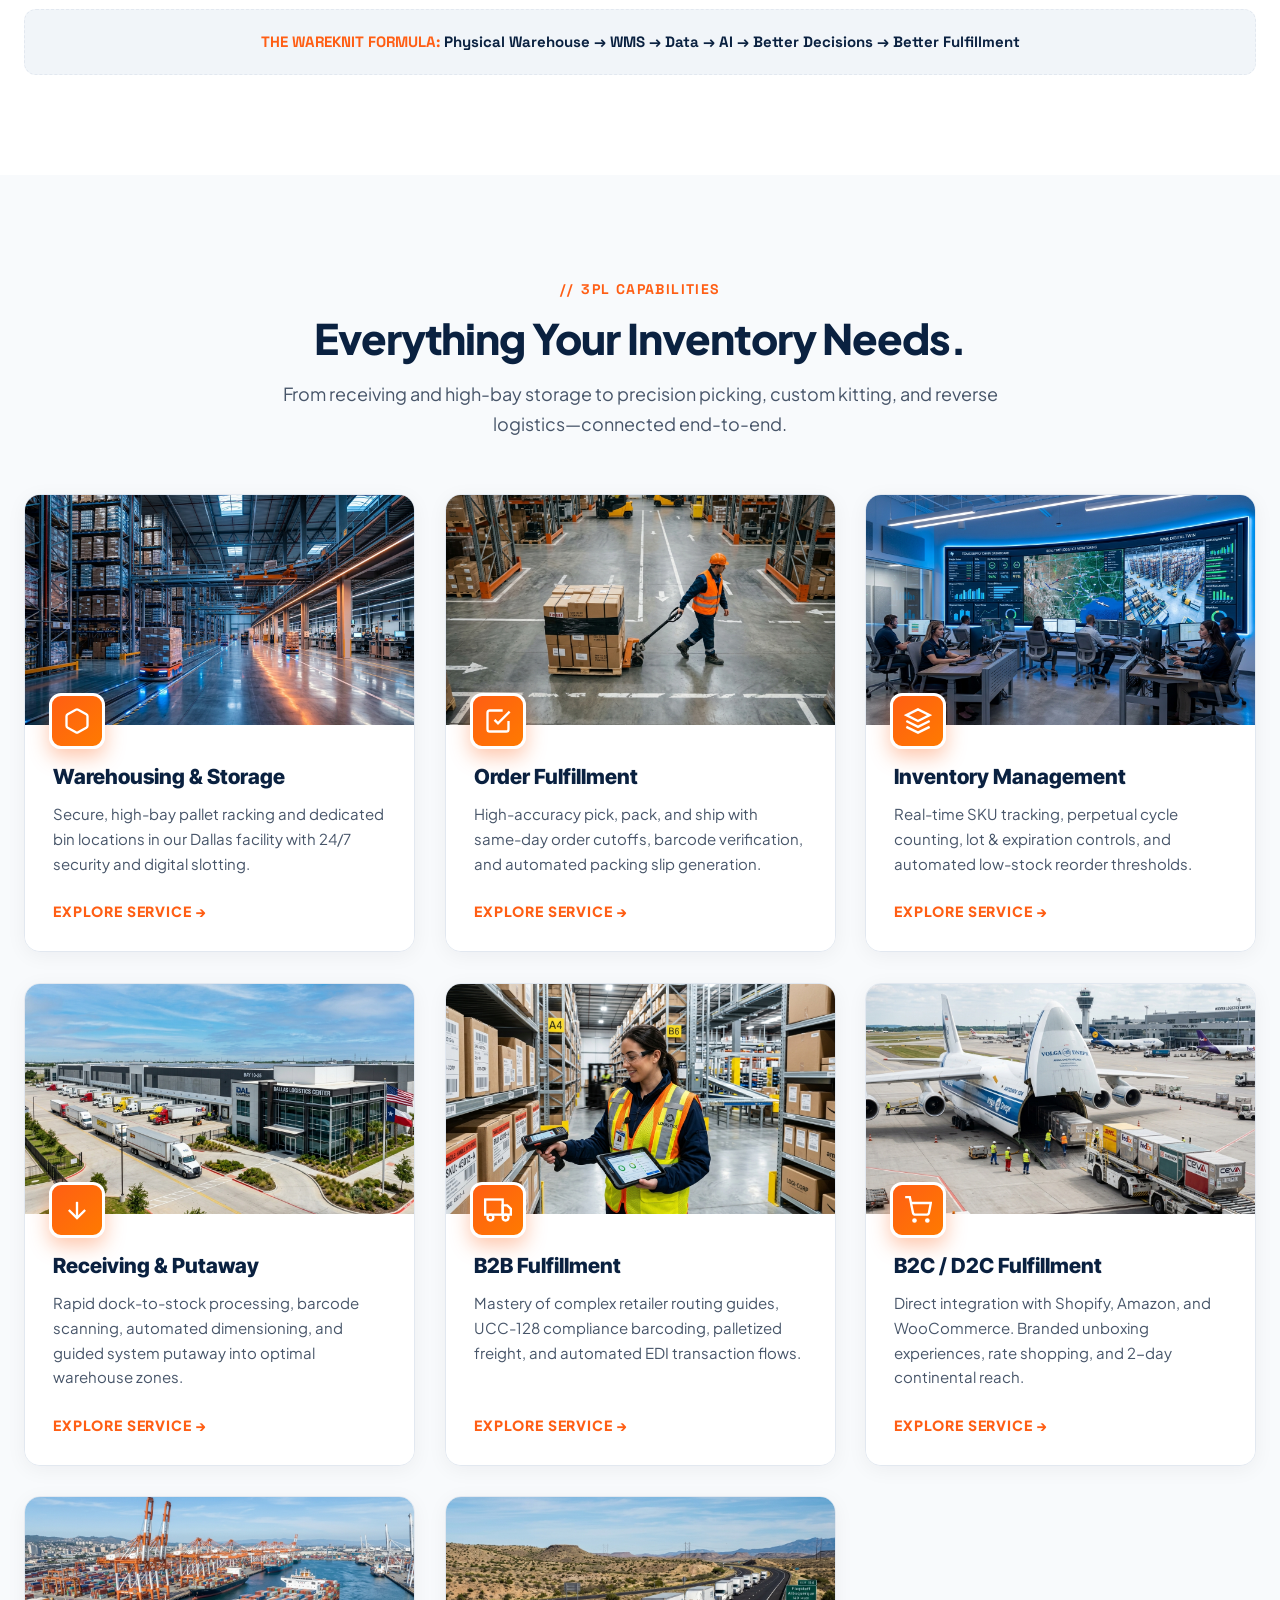
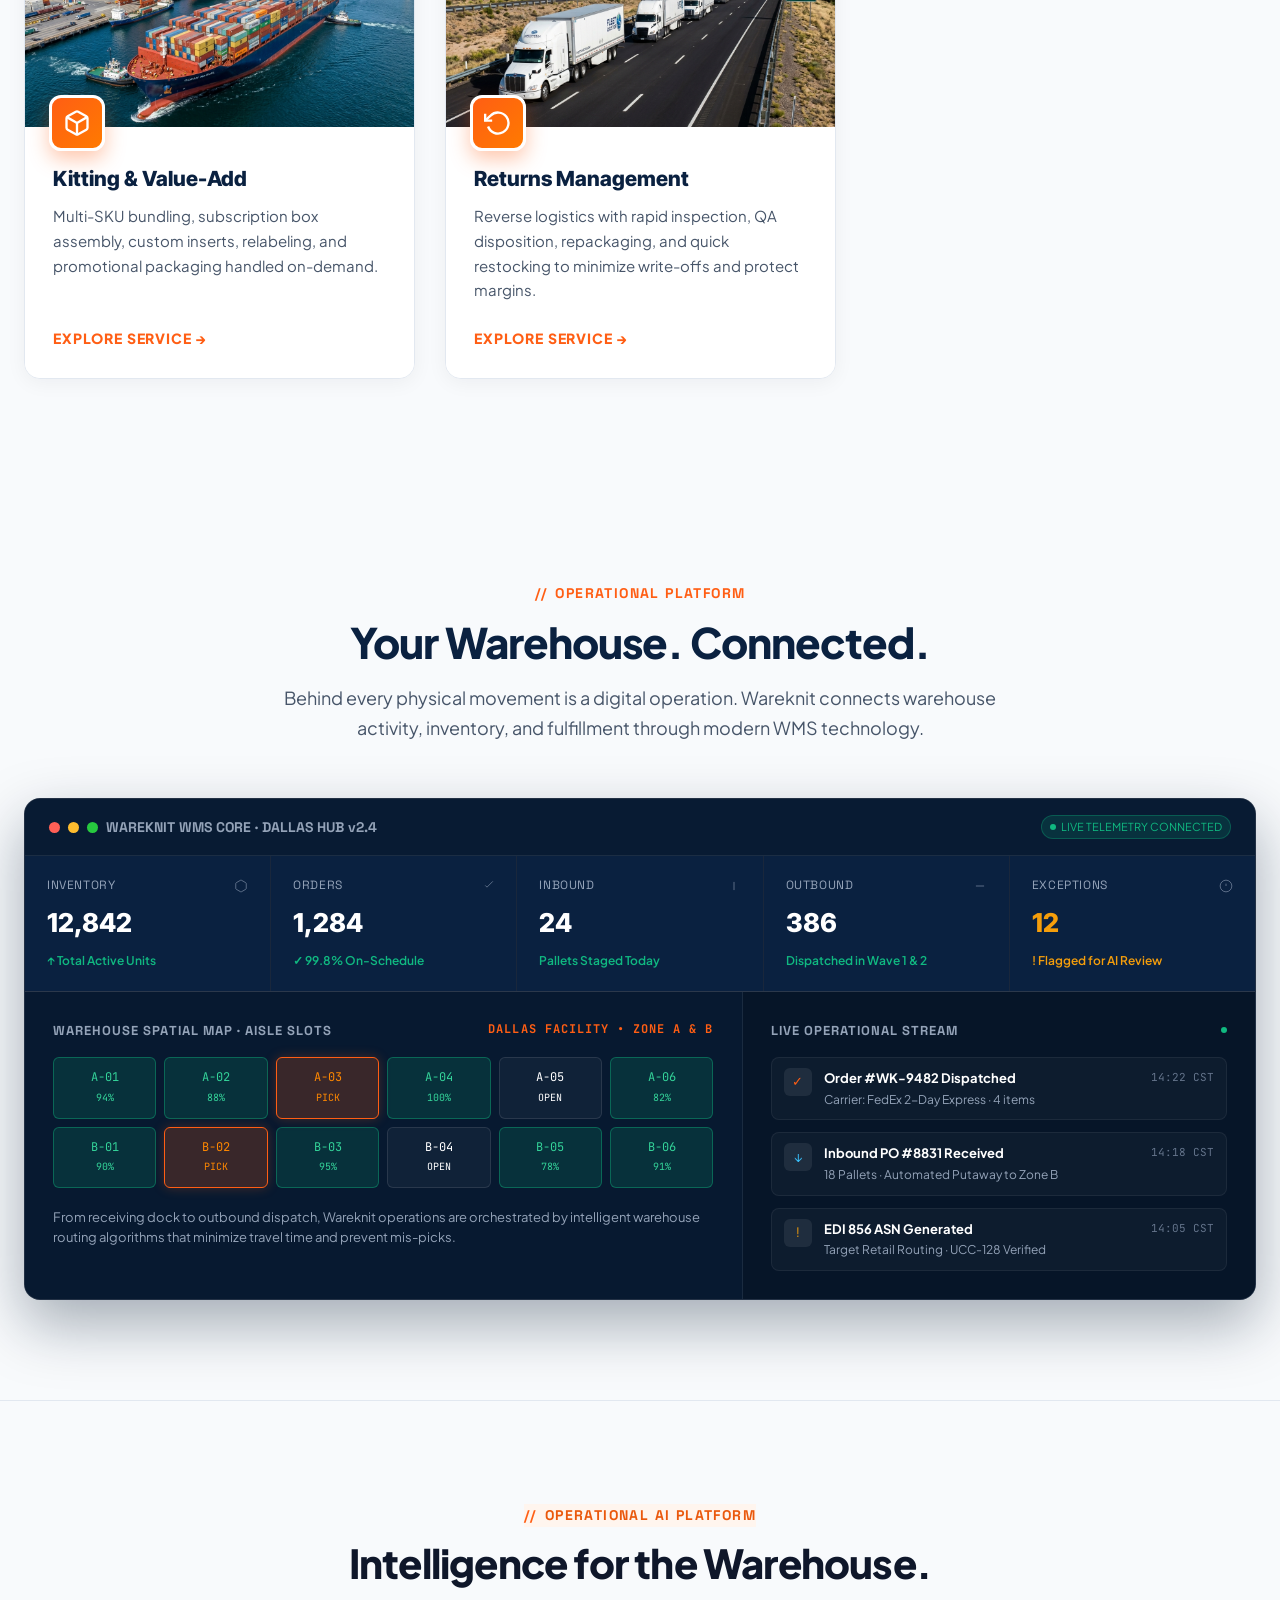
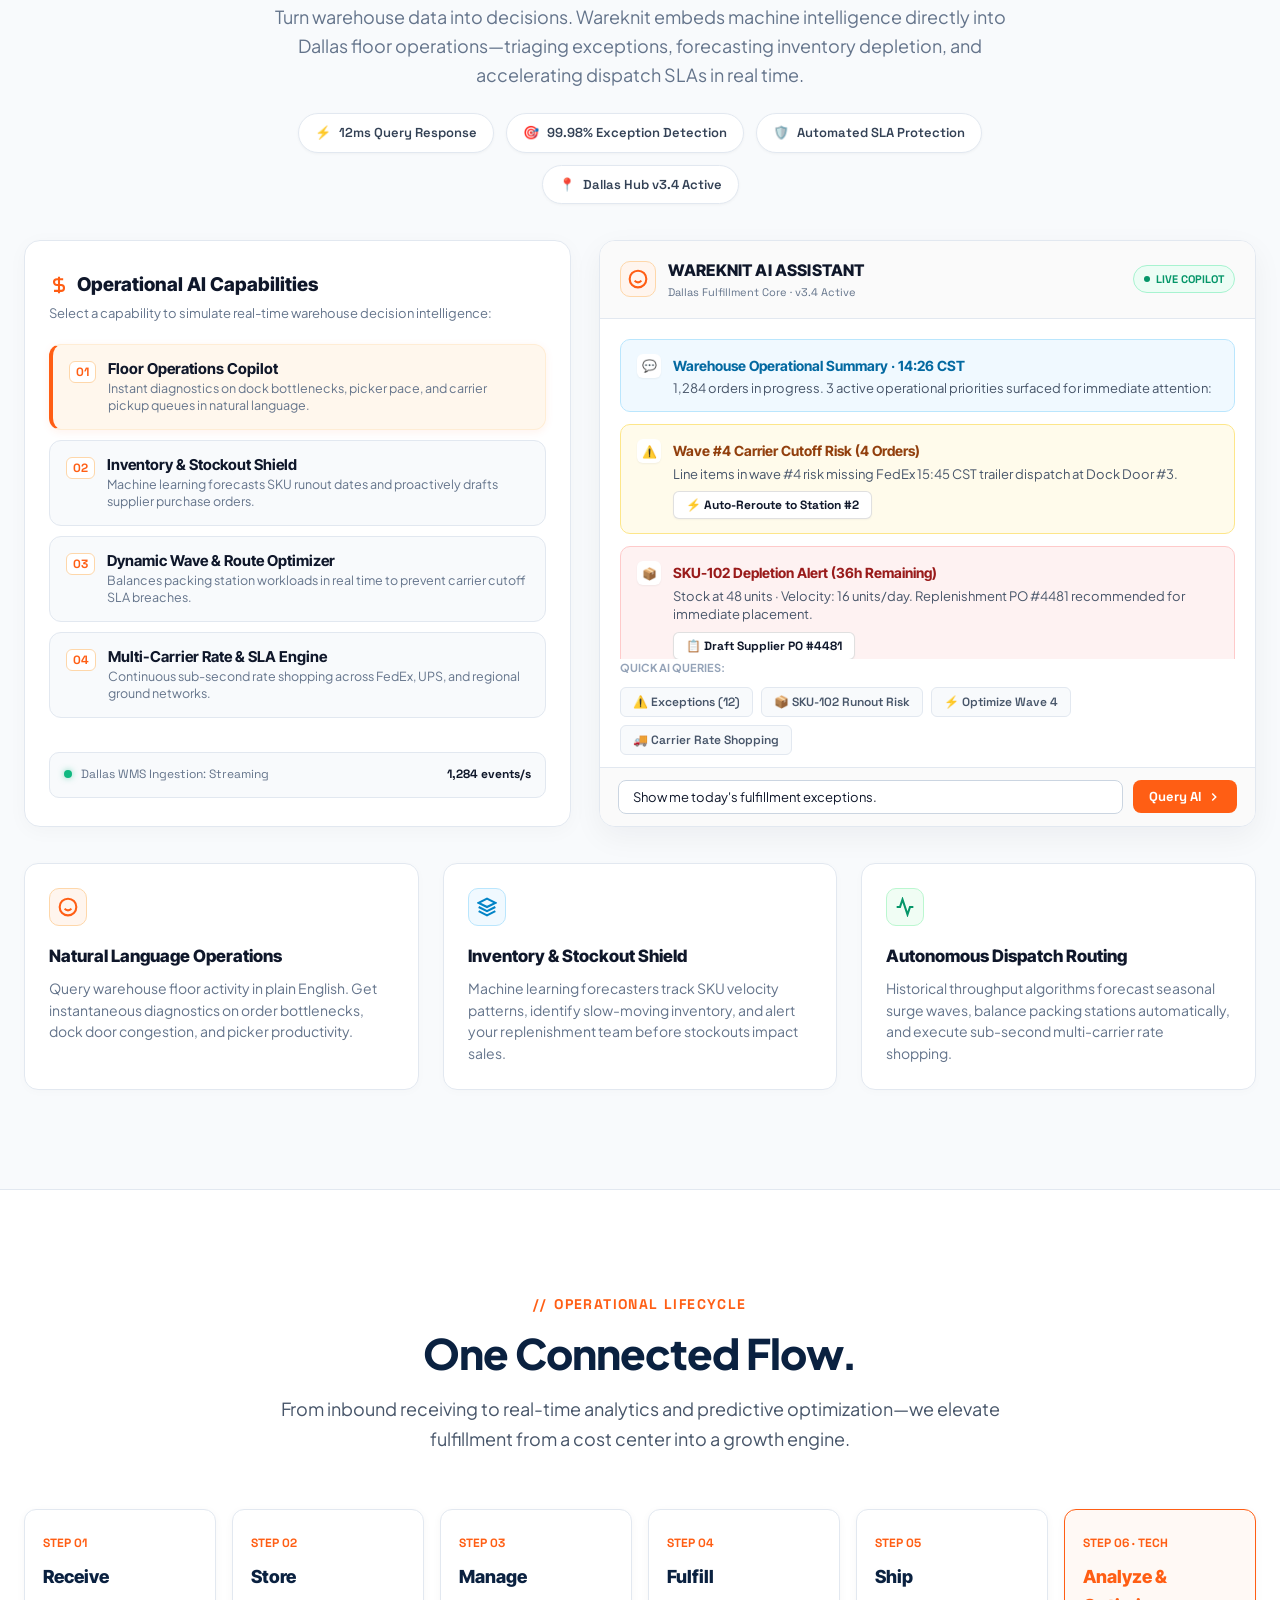
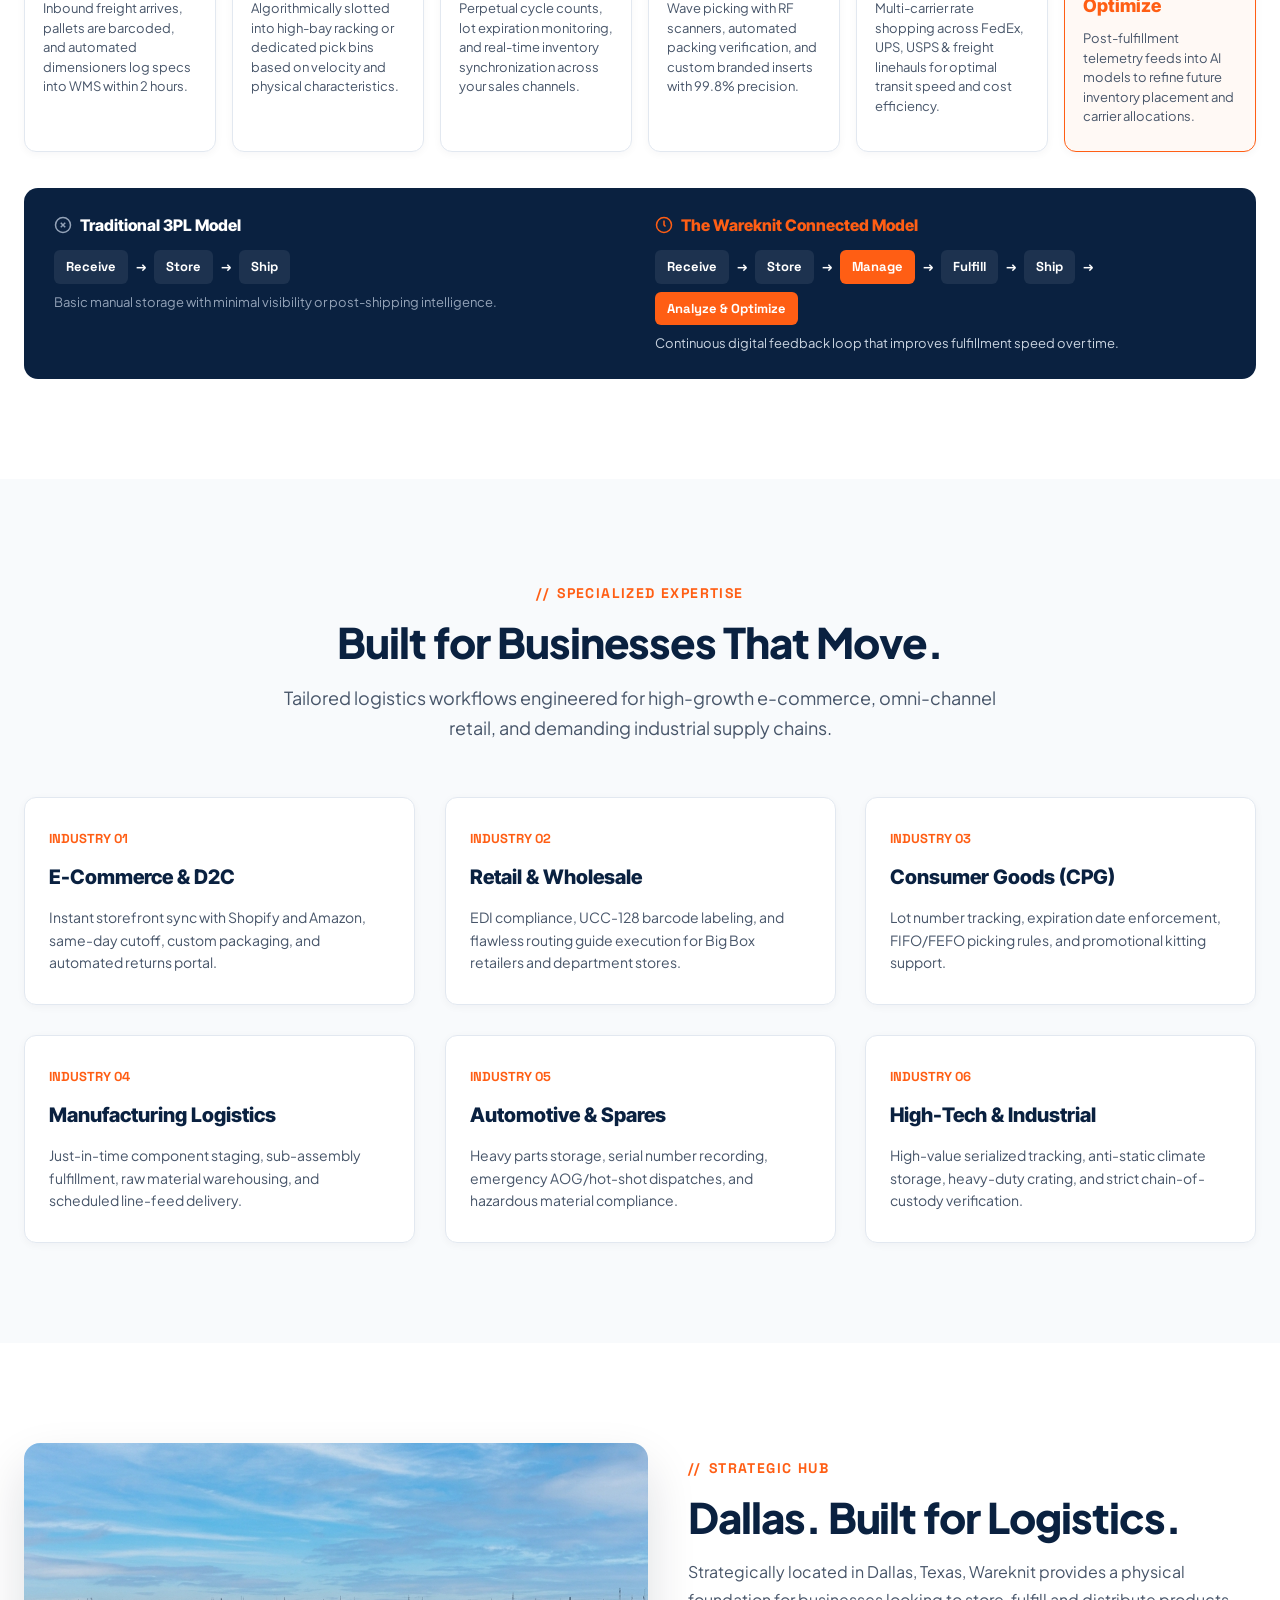
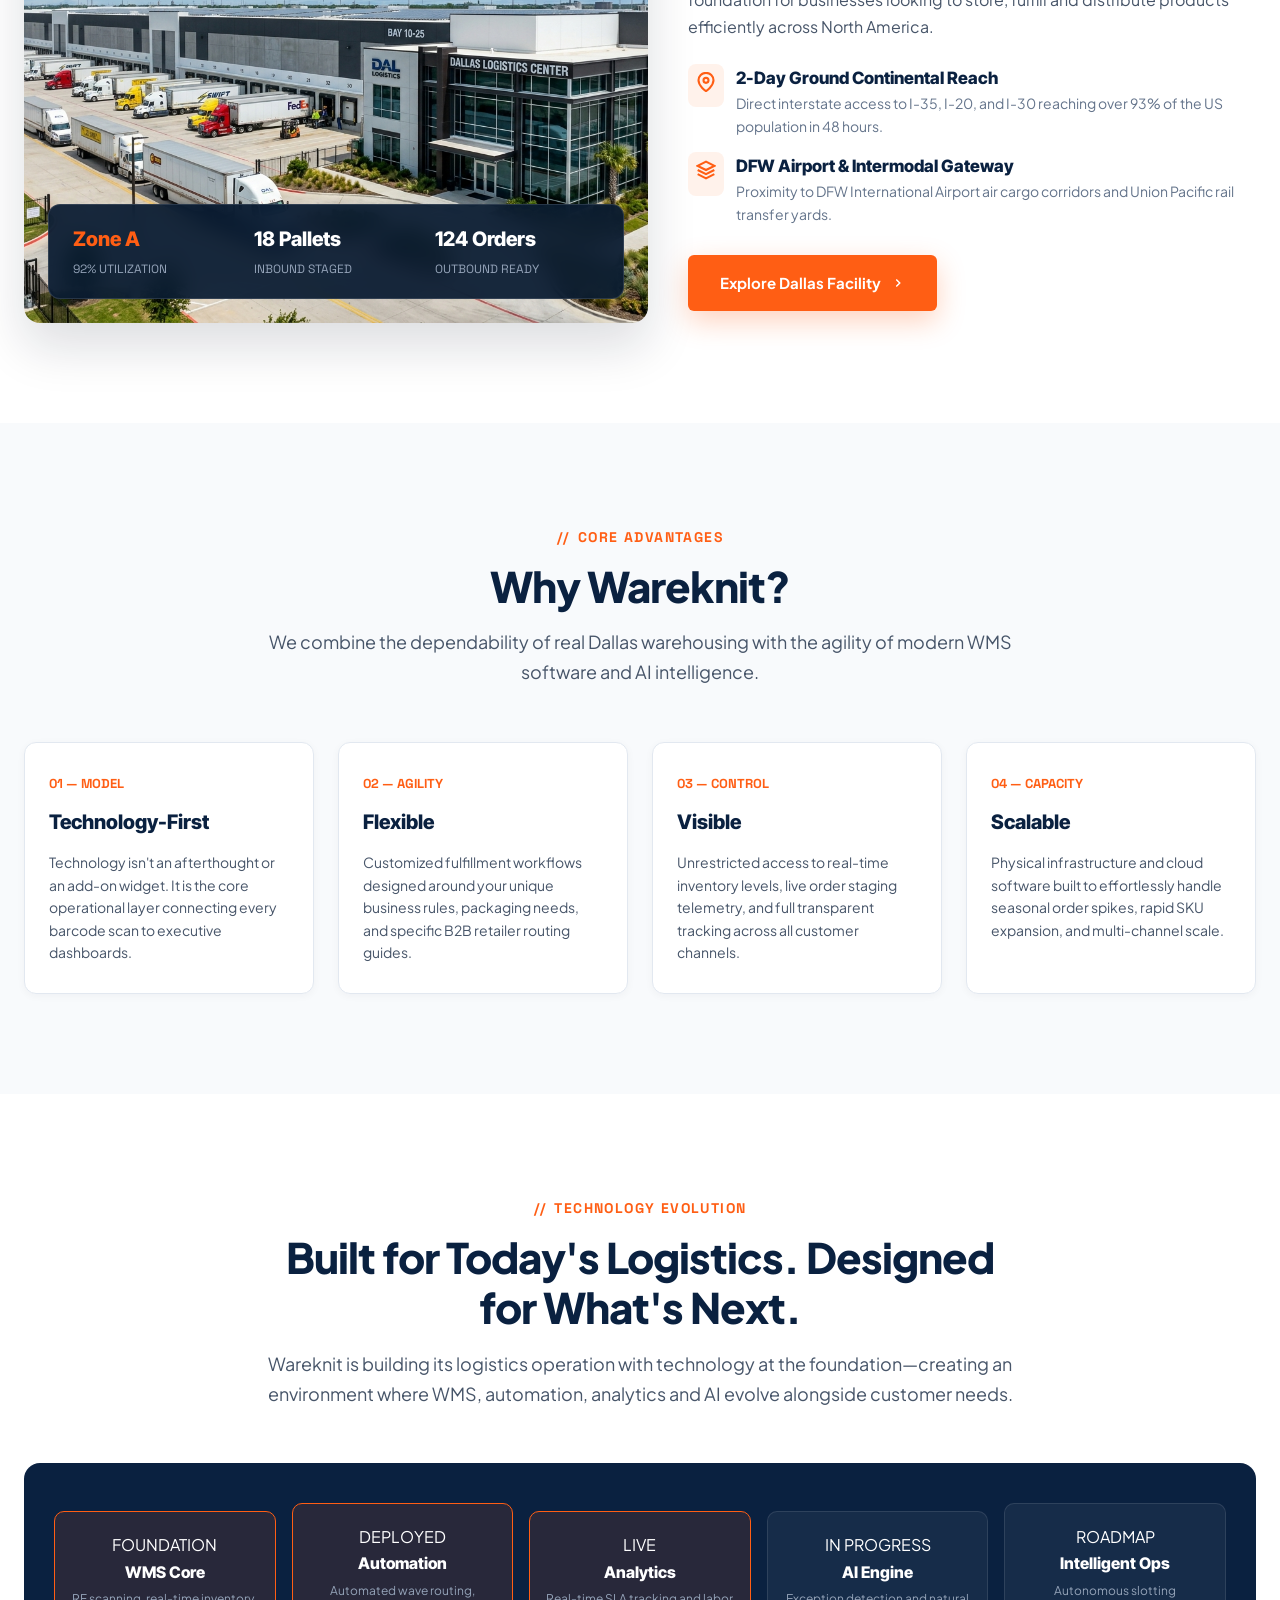
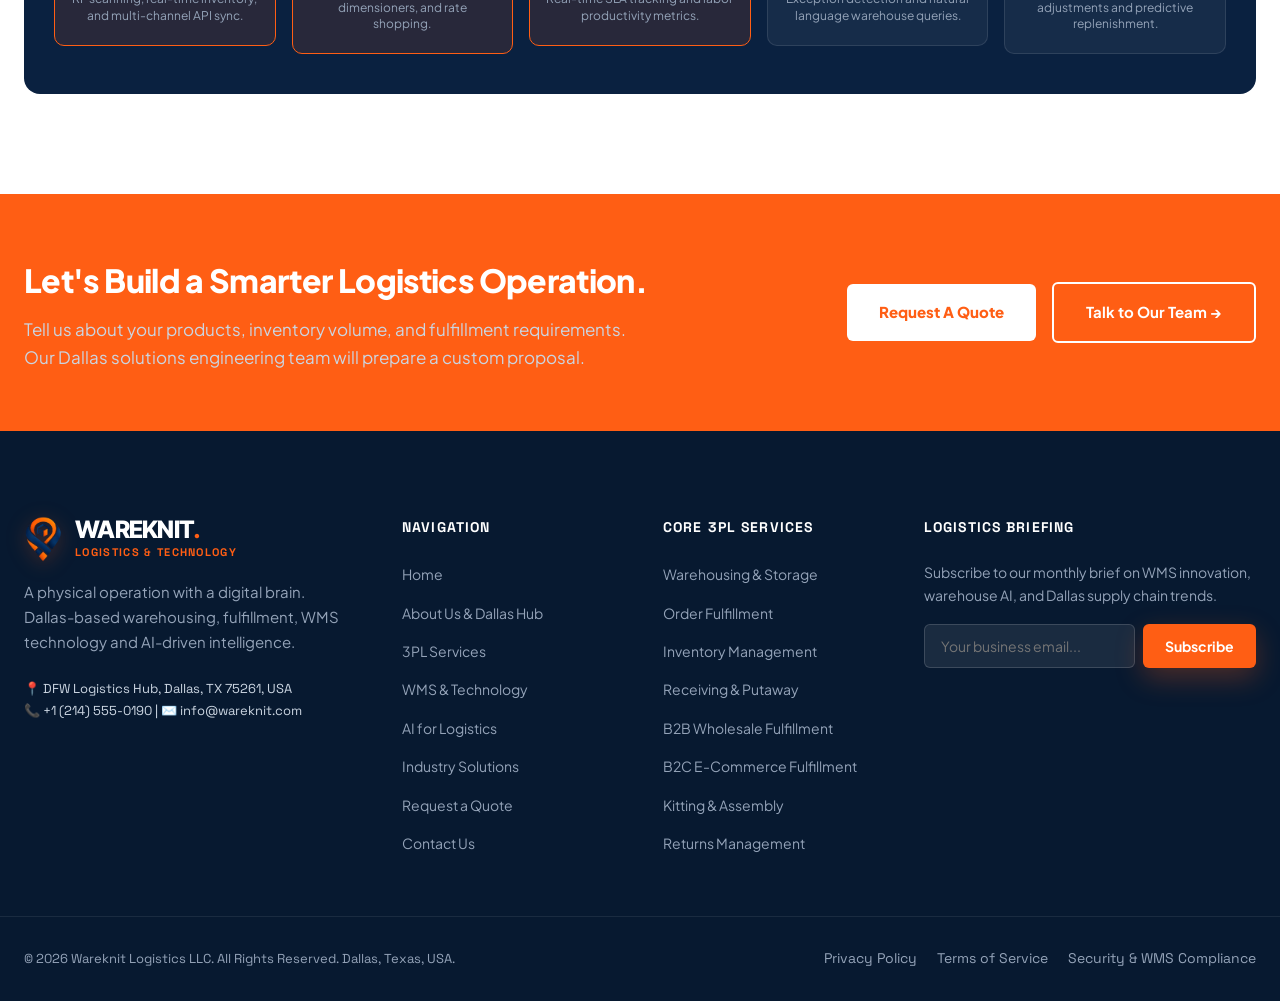
==== commit 5fbebdac: "feat(ui): redesign Intelligence for the Warehouse section with a minimalist, neat, and clean aesthet" ====
--- a/index.html
+++ b/index.html
@@ -769,221 +769,183 @@
     </div>
   </section>
 
-  <!-- ================= 06. AI & INTELLIGENCE SECTION (INTELLIGENT OPERATIONS CANVAS) ================= -->
-  <section class="section-padding ai-section-wrapper" id="ai">
+  <!-- ================= 06. AI & INTELLIGENCE SECTION (MINIMALIST & CLEAN DESIGN) ================= -->
+  <section class="section-padding ai-section-clean-wrapper" id="ai">
     <div class="container">
-      <div class="section-header reveal" style="text-align: center;">
-        <div class="sub-title-tag" style="background: rgba(255, 94, 20, 0.15); color: #FF9466; border-color: rgba(255, 94, 20, 0.35);">
-          <span class="tag-slash">//</span> OPERATIONAL INTELLIGENCE PLATFORM
-        </div>
-        <h2 class="section-title" style="color: #FFFFFF; font-size: 2.5rem;">Intelligence for the Warehouse.</h2>
-        <p class="section-subtitle" style="color: #94A3B8; max-width: 760px; margin: 0 auto;">
-          Turn Warehouse Data Into Decisions. Wareknit embeds machine intelligence directly into the physical operating layer—triaging floor exceptions, forecasting inventory risks, and accelerating dispatch SLAs in real time.
+      <div class="section-header reveal" style="text-align: center; margin-bottom: 24px;">
+        <div class="sub-title-tag" style="background: #FFF5EE; color: #EA580C; border-color: #FED7AA;">
+          <span class="tag-slash">//</span> OPERATIONAL AI PLATFORM
+        </div>
+        <h2 class="section-title" style="color: #0F172A; font-size: 2.5rem; letter-spacing: -0.02em;">Intelligence for the Warehouse.</h2>
+        <p class="section-subtitle" style="color: #64748B; max-width: 740px; margin: 0 auto; line-height: 1.6;">
+          Turn warehouse data into decisions. Wareknit embeds machine intelligence directly into Dallas floor operations—triaging exceptions, forecasting inventory depletion, and accelerating dispatch SLAs in real time.
         </p>
 
-        <!-- Live Telemetry Status Ticker Strip -->
-        <div class="ai-telemetry-badge-strip">
-          <div class="ai-telemetry-pill">
-            <span style="color: var(--color-primary); font-size: 1rem;">⚡</span>
-            <span>12ms Sub-Second Query Latency</span>
-          </div>
-          <div class="ai-telemetry-pill">
-            <span style="color: #38BDF8; font-size: 1rem;">🎯</span>
-            <span>99.98% Exception Detection Precision</span>
-          </div>
-          <div class="ai-telemetry-pill">
-            <span style="color: #34D399; font-size: 1rem;">🛡️</span>
-            <span>Autonomous Carrier SLA Protection</span>
-          </div>
-          <div class="ai-telemetry-pill">
-            <span style="color: #F59E0B; font-size: 1rem;">📍</span>
-            <span>Dallas Facility Core // v3.4 Active</span>
-          </div>
-        </div>
-
-        <!-- Interactive AI Capability Mode Tabs -->
-        <div class="ai-mode-tabs-wrap">
-          <button class="ai-mode-tab-btn active" data-mode="assistant">
-            <span class="tab-dot"></span>
-            <span>01. AI Floor Copilot</span>
-          </button>
-          <button class="ai-mode-tab-btn" data-mode="stockout">
-            <span class="tab-dot"></span>
-            <span>02. Stockout Shield &amp; Depletion Forecaster</span>
-          </button>
-          <button class="ai-mode-tab-btn" data-mode="routing">
-            <span class="tab-dot"></span>
-            <span>03. Dynamic Wave &amp; Route Optimizer</span>
-          </button>
-          <button class="ai-mode-tab-btn" data-mode="rates">
-            <span class="tab-dot"></span>
-            <span>04. Multi-Carrier Rate &amp; SLA Engine</span>
-          </button>
-        </div>
-      </div>
-
-      <!-- Main Intelligent Operations Stage (Split Grid) -->
-      <div class="ai-canvas-stage">
+        <!-- Minimalist Telemetry Badges Strip -->
+        <div class="ai-clean-telemetry-strip">
+          <div class="ai-clean-telemetry-pill">
+            <span style="color: var(--color-primary);">⚡</span>
+            <span>12ms Query Response</span>
+          </div>
+          <div class="ai-clean-telemetry-pill">
+            <span style="color: #0284C7;">🎯</span>
+            <span>99.98% Exception Detection</span>
+          </div>
+          <div class="ai-clean-telemetry-pill">
+            <span style="color: #059669;">🛡️</span>
+            <span>Automated SLA Protection</span>
+          </div>
+          <div class="ai-clean-telemetry-pill">
+            <span style="color: #D97706;">📍</span>
+            <span>Dallas Hub v3.4 Active</span>
+          </div>
+        </div>
+      </div>
+
+      <!-- Main Clean Stage (Split 2-Column Workbench) -->
+      <div class="ai-clean-stage">
         
-        <!-- Left: Visual Neural Pipeline & Real-Time Flow -->
-        <div class="ai-pipeline-card reveal">
+        <!-- Left: Minimalist Capability Navigator Card -->
+        <div class="ai-clean-navigator-card reveal">
           <div>
-            <div class="ai-pipeline-head">
-              <div class="ai-pipeline-title">
-                <svg width="22" height="22" viewBox="0 0 24 24" fill="none" stroke="var(--color-primary)" stroke-width="2.5"><path d="M12 2v20M17 5H9.5a3.5 3.5 0 0 0 0 7h5a3.5 3.5 0 0 1 0 7H6"></path></svg>
-                <span>Neural Data Loop</span>
-              </div>
-              <span class="ai-card-status-badge">
-                <span class="ai-live-pulse-dot"></span>
-                <span>REAL-TIME PIPELINE</span>
-              </span>
-            </div>
-            
-            <p style="font-size: 0.8125rem; color: #94A3B8; margin-bottom: 20px; line-height: 1.5;">
-              Continuous 4-stage data pipeline linking Dallas physical warehouse events directly with automated neural decision models:
-            </p>
-
-            <div class="ai-node-chain-box">
-              <div class="ai-node-step-item">
-                <div class="ai-node-icon">01</div>
-                <div class="ai-node-content">
-                  <h5>Physical Floor Capture</h5>
-                  <p>Handheld RF scanners, dimensioners, and dock RFID gates stream real-time telemetry.</p>
+            <div class="ai-clean-nav-header">
+              <h3 class="ai-clean-nav-title">
+                <svg width="20" height="20" viewBox="0 0 24 24" fill="none" stroke="var(--color-primary)" stroke-width="2.5"><path d="M12 2v20M17 5H9.5a3.5 3.5 0 0 0 0 7h5a3.5 3.5 0 0 1 0 7H6"></path></svg>
+                <span>Operational AI Capabilities</span>
+              </h3>
+              <p class="ai-clean-nav-subtitle">
+                Select a capability to simulate real-time warehouse decision intelligence:
+              </p>
+            </div>
+
+            <div class="ai-clean-nav-list">
+              <button class="ai-clean-nav-item active ai-mode-tab-btn" data-mode="assistant">
+                <span class="ai-clean-item-num">01</span>
+                <div class="ai-clean-item-body">
+                  <strong>Floor Operations Copilot</strong>
+                  <p>Instant diagnostics on dock bottlenecks, picker pace, and carrier pickup queues in natural language.</p>
                 </div>
-              </div>
-
-              <div class="ai-node-step-item">
-                <div class="ai-node-icon cyan">02</div>
-                <div class="ai-node-content">
-                  <h5>WMS Event Ledger</h5>
-                  <p>Inbound scans, pick confirmations, and packing events ingested at 1,284 events/sec.</p>
+              </button>
+
+              <button class="ai-clean-nav-item ai-mode-tab-btn" data-mode="stockout">
+                <span class="ai-clean-item-num">02</span>
+                <div class="ai-clean-item-body">
+                  <strong>Inventory &amp; Stockout Shield</strong>
+                  <p>Machine learning forecasts SKU runout dates and proactively drafts supplier purchase orders.</p>
                 </div>
-              </div>
-
-              <div class="ai-node-step-item">
-                <div class="ai-node-icon">03</div>
-                <div class="ai-node-content">
-                  <h5>Wareknit AI Decision Engine</h5>
-                  <p>12ms neural models surface bottleneck risks, velocity spikes, and carrier cutoff threats.</p>
+              </button>
+
+              <button class="ai-clean-nav-item ai-mode-tab-btn" data-mode="routing">
+                <span class="ai-clean-item-num">03</span>
+                <div class="ai-clean-item-body">
+                  <strong>Dynamic Wave &amp; Route Optimizer</strong>
+                  <p>Balances packing station workloads in real time to prevent carrier cutoff SLA breaches.</p>
                 </div>
-              </div>
-
-              <div class="ai-node-step-item">
-                <div class="ai-node-icon green">04</div>
-                <div class="ai-node-content">
-                  <h5>Autonomous SLA Action</h5>
-                  <p>Auto-routes pickers to urgent waves, generates vendor PO drafts, and protects SLA windows.</p>
+              </button>
+
+              <button class="ai-clean-nav-item ai-mode-tab-btn" data-mode="rates">
+                <span class="ai-clean-item-num">04</span>
+                <div class="ai-clean-item-body">
+                  <strong>Multi-Carrier Rate &amp; SLA Engine</strong>
+                  <p>Continuous sub-second rate shopping across FedEx, UPS, and regional ground networks.</p>
                 </div>
-              </div>
-            </div>
-          </div>
-
-          <!-- Bottom Telemetry Metric Strip -->
-          <div class="ai-live-metric-row">
-            <div class="ai-live-metric-item">
-              <div class="val" style="color: var(--color-primary);">12ms</div>
-              <div class="lbl">Inference Latency</div>
-            </div>
-            <div class="ai-live-metric-item">
-              <div class="val" style="color: #38BDF8;">1,284/s</div>
-              <div class="lbl">Event Throughput</div>
-            </div>
-            <div class="ai-live-metric-item">
-              <div class="val" style="color: #34D399;">99.98%</div>
-              <div class="lbl">SLA Precision</div>
-            </div>
-          </div>
-        </div>
-
-        <!-- Right: Redesigned WAREKNIT AI ASSISTANT Modern Card -->
-        <div class="ai-assistant-modern-card reveal">
-          <div class="ai-card-header-bar">
-            <div class="ai-brand-group">
-              <div class="ai-avatar-hexagon">
-                <svg width="22" height="22" viewBox="0 0 24 24" fill="none" stroke="#FFFFFF" stroke-width="2.5"><circle cx="12" cy="12" r="10"></circle><path d="M8 14s1.5 2 4 2 4-2 4-2"></path><line x1="9" y1="9" x2="9.01" y2="9"></line><line x1="15" y1="9" x2="15.01" y2="9"></line></svg>
+              </button>
+            </div>
+          </div>
+
+          <div class="ai-clean-nav-footer">
+            <div>
+              <span class="ai-clean-status-dot"></span>
+              <span>Dallas WMS Ingestion: Streaming</span>
+            </div>
+            <div style="font-weight: 700; color: #0F172A;">1,284 events/s</div>
+          </div>
+        </div>
+
+        <!-- Right: Clean Minimalist WAREKNIT AI ASSISTANT Card -->
+        <div class="ai-clean-copilot-card reveal">
+          <div class="ai-clean-card-header">
+            <div class="ai-clean-avatar-box">
+              <div class="ai-clean-avatar-icon">
+                <svg width="20" height="20" viewBox="0 0 24 24" fill="none" stroke="currentColor" stroke-width="2.5"><circle cx="12" cy="12" r="10"></circle><path d="M8 14s1.5 2 4 2 4-2 4-2"></path><line x1="9" y1="9" x2="9.01" y2="9"></line><line x1="15" y1="9" x2="15.01" y2="9"></line></svg>
               </div>
               <div>
-                <div class="ai-brand-name">WAREKNIT AI ASSISTANT</div>
-                <div class="ai-brand-node">Dallas Operational Core // v3.4 Active</div>
-              </div>
-            </div>
-            <div class="ai-card-status-badge">
-              <span class="ai-live-pulse-dot"></span>
-              <span>COPILOT ACTIVE</span>
-            </div>
-          </div>
-
-          <!-- Active AI Stream Container -->
-          <div class="ai-card-body-stream" id="aiCopilotStream">
-            <!-- Greeting Notification -->
-            <div class="ai-alert-box-modern info" style="background: rgba(56, 189, 248, 0.08); border-color: rgba(56, 189, 248, 0.25);">
-              <div class="ai-alert-icon" style="color: #38BDF8; background: rgba(56, 189, 248, 0.15);">💬</div>
-              <div class="ai-alert-body">
+                <div class="ai-clean-avatar-title">WAREKNIT AI ASSISTANT</div>
+                <div class="ai-clean-avatar-sub">Dallas Fulfillment Core &middot; v3.4 Active</div>
+              </div>
+            </div>
+            <div class="ai-clean-live-chip">
+              <span style="width: 6px; height: 6px; border-radius: 50%; background: #059669; display: inline-block;"></span>
+              <span>LIVE COPILOT</span>
+            </div>
+          </div>
+
+          <!-- Active Clean Stream -->
+          <div class="ai-clean-stream-body" id="aiCopilotStream">
+            <!-- Greeting / Summary Card -->
+            <div class="ai-clean-alert-item info">
+              <div class="ai-clean-alert-icon" style="color: #0284C7;">💬</div>
+              <div class="ai-clean-alert-content">
                 <strong>Warehouse Operational Summary &middot; 14:26 CST</strong>
-                <p>1,284 orders processed today. 3 active operational priorities surfaced for immediate review:</p>
-              </div>
-            </div>
-
-            <!-- Operational Warning -->
-            <div class="ai-alert-box-modern warning">
-              <div class="ai-alert-icon" style="color: #F59E0B; background: rgba(245, 158, 11, 0.15);">⚠️</div>
-              <div class="ai-alert-body">
+                <p>1,284 orders in progress. 3 active operational priorities surfaced for immediate attention:</p>
+              </div>
+            </div>
+
+            <!-- Warning Card: Cutoff Risk -->
+            <div class="ai-clean-alert-item warning">
+              <div class="ai-clean-alert-icon" style="color: #D97706;">⚠️</div>
+              <div class="ai-clean-alert-content">
                 <strong>Wave #4 Carrier Cutoff Risk (4 Orders)</strong>
-                <p>Items in wave #4 risk missing FedEx 15:45 CST trailer dispatch window at Dock Door #3.</p>
-                <div style="margin-top: 8px;">
-                  <button class="ai-insight-action-btn" onclick="alert('Action Executed: Re-routed Wave #4 pickers to High-Velocity Station #2.');">
-                    <span>⚡ Auto-Reroute to Station #2</span>
-                  </button>
-                </div>
-              </div>
-            </div>
-
-            <!-- Critical Stockout Forecaster -->
-            <div class="ai-alert-box-modern danger">
-              <div class="ai-alert-icon" style="color: #EF4444; background: rgba(239, 68, 68, 0.15);">📦</div>
-              <div class="ai-alert-body">
+                <p>Line items in wave #4 risk missing FedEx 15:45 CST trailer dispatch at Dock Door #3.</p>
+                <button class="ai-clean-action-btn" onclick="alert('Action Executed: Re-routed Wave #4 pickers to High-Velocity Station #2.');">
+                  <span>⚡ Auto-Reroute to Station #2</span>
+                </button>
+              </div>
+            </div>
+
+            <!-- Danger Card: Stockout Forecast -->
+            <div class="ai-clean-alert-item danger">
+              <div class="ai-clean-alert-icon" style="color: #DC2626;">📦</div>
+              <div class="ai-clean-alert-content">
                 <strong>SKU-102 Depletion Alert (36h Remaining)</strong>
-                <p>Stock at 48 units &middot; Velocity: 16 units/day. Replenishment PO #4481 recommended for immediate staging.</p>
-                <div style="margin-top: 8px;">
-                  <button class="ai-insight-action-btn" onclick="alert('Action Executed: Draft replenishment PO #4481 sent to ERP.');">
-                    <span>📋 Draft Supplier PO #4481</span>
-                  </button>
-                </div>
-              </div>
-            </div>
-
-            <!-- Milestone Success -->
-            <div class="ai-alert-box-modern success">
-              <div class="ai-alert-icon" style="color: #10B981; background: rgba(16, 185, 129, 0.15);">✓</div>
-              <div class="ai-alert-body">
-                <strong>86% Outbound Orders Ahead of Carrier SLA</strong>
-                <p>Waves 1-3 packing verified 14 minutes ahead of carrier cutoffs with 100% scan verification.</p>
+                <p>Stock at 48 units &middot; Velocity: 16 units/day. Replenishment PO #4481 recommended for immediate placement.</p>
+                <button class="ai-clean-action-btn" onclick="alert('Action Executed: Draft replenishment PO #4481 generated for supplier.');">
+                  <span>📋 Draft Supplier PO #4481</span>
+                </button>
+              </div>
+            </div>
+
+            <!-- Success Card: SLA Milestone -->
+            <div class="ai-clean-alert-item success">
+              <div class="ai-clean-alert-icon" style="color: #059669;">✓</div>
+              <div class="ai-clean-alert-content">
+                <strong>86% Outbound Orders Ahead of Carrier Cutoff</strong>
+                <p>Waves 1-3 packing completed 14 mins ahead of carrier schedule with 100% scan verification.</p>
               </div>
             </div>
           </div>
 
           <!-- Quick Query Prompt Pills -->
-          <div class="ai-prompt-pills-bar">
-            <span style="font-size: 0.6875rem; color: #64748B; font-weight: 700; text-transform: uppercase; width: 100%; margin-bottom: 4px;">Quick Queries:</span>
-            <button class="ai-prompt-pill-btn ai-prompt-chip" data-prompt="Show me today's fulfillment exceptions.">
-              <span>⚠️ Show Exceptions (12)</span>
+          <div class="ai-clean-pills-row">
+            <span style="font-size: 0.6875rem; color: #94A3B8; font-weight: 700; text-transform: uppercase; width: 100%; margin-bottom: 2px;">Quick AI Queries:</span>
+            <button class="ai-clean-pill-btn ai-prompt-chip" data-prompt="Show me today's fulfillment exceptions.">
+              <span>⚠️ Exceptions (12)</span>
             </button>
-            <button class="ai-prompt-pill-btn ai-prompt-chip" data-prompt="Analyze SKU-102 depletion rate and reorder date.">
+            <button class="ai-clean-pill-btn ai-prompt-chip" data-prompt="Analyze SKU-102 depletion rate and reorder date.">
               <span>📦 SKU-102 Runout Risk</span>
             </button>
-            <button class="ai-prompt-pill-btn ai-prompt-chip" data-prompt="Optimize Wave 4 packing station assignments.">
+            <button class="ai-clean-pill-btn ai-prompt-chip" data-prompt="Optimize Wave 4 packing station assignments.">
               <span>⚡ Optimize Wave 4</span>
             </button>
-            <button class="ai-prompt-pill-btn ai-prompt-chip" data-prompt="Calculate multi-carrier rate savings for today's volume.">
+            <button class="ai-clean-pill-btn ai-prompt-chip" data-prompt="Calculate multi-carrier rate savings for today's volume.">
               <span>🚚 Carrier Rate Shopping</span>
             </button>
           </div>
 
-          <!-- Interactive Command Query Bar -->
-          <form class="ai-command-footer-bar" id="aiConsoleForm" onsubmit="event.preventDefault(); handleAiQuerySubmit();">
-            <span class="ai-cmd-prefix">wareknit-ai&gt;</span>
-            <input type="text" class="ai-cmd-input" id="aiConsoleInput" placeholder="Ask anything about warehouse activity, inventory, or orders..." value="Show me today's fulfillment exceptions.">
-            <button type="submit" class="ai-cmd-send-btn" id="aiConsoleBtn">
+          <!-- Clean Input Form Bar -->
+          <form class="ai-clean-input-form" id="aiConsoleForm" onsubmit="event.preventDefault(); handleAiQuerySubmit();">
+            <input type="text" class="ai-clean-input-field" id="aiConsoleInput" placeholder="Ask anything about warehouse activity, inventory, or orders..." value="Show me today's fulfillment exceptions.">
+            <button type="submit" class="ai-clean-send-btn" id="aiConsoleBtn">
               <span>Query AI</span>
               <svg width="14" height="14" viewBox="0 0 24 24" fill="none" stroke="currentColor" stroke-width="2.5"><polyline points="9 18 15 12 9 6"></polyline></svg>
             </button>
@@ -991,44 +953,35 @@
         </div>
       </div>
 
-      <!-- Bottom 3 Strategic Capability Cards -->
-      <div class="ai-strategic-grid reveal">
-        <div class="ai-strategic-card">
-          <div class="ai-card-badge-row">
-            <div class="ai-card-icon-pill">
-              <svg width="18" height="18" viewBox="0 0 24 24" fill="none" stroke="currentColor" stroke-width="2.5"><circle cx="12" cy="12" r="10"></circle><path d="M8 14s1.5 2 4 2 4-2 4-2"></path><line x1="9" y1="9" x2="9.01" y2="9"></line><line x1="15" y1="9" x2="15.01" y2="9"></line></svg>
-            </div>
-            <span class="ai-card-status-badge">AVAILABLE NOW</span>
-          </div>
-          <h4 style="font-family: var(--font-heading); font-size: 1.125rem; font-weight: 800; color: #FFFFFF; margin-bottom: 8px;">Natural Language Copilot</h4>
-          <p style="font-size: 0.875rem; color: #94A3B8; line-height: 1.6; margin: 0;">
-            Ask questions about floor operations in natural language. Receive immediate diagnostics on order bottlenecks, dock door congestion, and picker productivity.
+      <!-- Bottom 3 Minimalist Capability Cards -->
+      <div class="ai-clean-feature-grid reveal">
+        <div class="ai-clean-feature-card">
+          <div class="ai-clean-icon-pill">
+            <svg width="20" height="20" viewBox="0 0 24 24" fill="none" stroke="currentColor" stroke-width="2.5"><circle cx="12" cy="12" r="10"></circle><path d="M8 14s1.5 2 4 2 4-2 4-2"></path><line x1="9" y1="9" x2="9.01" y2="9"></line><line x1="15" y1="9" x2="15.01" y2="9"></line></svg>
+          </div>
+          <h4>Natural Language Operations</h4>
+          <p>
+            Query warehouse floor activity in plain English. Get instantaneous diagnostics on order bottlenecks, dock door congestion, and picker productivity.
           </p>
         </div>
 
-        <div class="ai-strategic-card">
-          <div class="ai-card-badge-row">
-            <div class="ai-card-icon-pill cyan">
-              <svg width="18" height="18" viewBox="0 0 24 24" fill="none" stroke="currentColor" stroke-width="2.5"><polygon points="12 2 2 7 12 12 22 7 12 2"></polygon><polyline points="2 17 12 22 22 17"></polyline><polyline points="2 12 12 17 22 12"></polyline></svg>
-            </div>
-            <span class="ai-card-status-badge">AVAILABLE NOW</span>
-          </div>
-          <h4 style="font-family: var(--font-heading); font-size: 1.125rem; font-weight: 800; color: #FFFFFF; margin-bottom: 8px;">Inventory &amp; Stockout Shield</h4>
-          <p style="font-size: 0.875rem; color: #94A3B8; line-height: 1.6; margin: 0;">
-            Machine learning models continuously track inventory velocity, surface slow-moving SKUs, and forecast depletion timelines before stockouts impact your revenue.
+        <div class="ai-clean-feature-card">
+          <div class="ai-clean-icon-pill" style="background: #F0F9FF; border-color: #BAE6FD; color: #0284C7;">
+            <svg width="20" height="20" viewBox="0 0 24 24" fill="none" stroke="currentColor" stroke-width="2.5"><polygon points="12 2 2 7 12 12 22 7 12 2"></polygon><polyline points="2 17 12 22 22 17"></polyline><polyline points="2 12 12 17 22 12"></polyline></svg>
+          </div>
+          <h4>Inventory &amp; Stockout Shield</h4>
+          <p>
+            Machine learning forecasters track SKU velocity patterns, identify slow-moving inventory, and alert your replenishment team before stockouts impact sales.
           </p>
         </div>
 
-        <div class="ai-strategic-card">
-          <div class="ai-card-badge-row">
-            <div class="ai-card-icon-pill green">
-              <svg width="18" height="18" viewBox="0 0 24 24" fill="none" stroke="currentColor" stroke-width="2.5"><polyline points="22 12 18 12 15 21 9 3 6 12 2 12"></polyline></svg>
-            </div>
-            <span class="ai-card-status-badge" style="background: rgba(56, 189, 248, 0.15); border-color: rgba(56, 189, 248, 0.3); color: #38BDF8;">TECHNOLOGY ROADMAP</span>
-          </div>
-          <h4 style="font-family: var(--font-heading); font-size: 1.125rem; font-weight: 800; color: #FFFFFF; margin-bottom: 8px;">Autonomous Routing &amp; Rates</h4>
-          <p style="font-size: 0.875rem; color: #94A3B8; line-height: 1.6; margin: 0;">
-            Historical throughput algorithms forecast volume surges, automatically optimize pallet slotting, and execute sub-second carrier rate shopping across all shipments.
+        <div class="ai-clean-feature-card">
+          <div class="ai-clean-icon-pill" style="background: #F0FDF4; border-color: #BBF7D0; color: #059669;">
+            <svg width="20" height="20" viewBox="0 0 24 24" fill="none" stroke="currentColor" stroke-width="2.5"><polyline points="22 12 18 12 15 21 9 3 6 12 2 12"></polyline></svg>
+          </div>
+          <h4>Autonomous Dispatch Routing</h4>
+          <p>
+            Historical throughput algorithms forecast seasonal surge waves, balance packing stations automatically, and execute sub-second multi-carrier rate shopping.
           </p>
         </div>
       </div>
--- a/css/style.css
+++ b/css/style.css
@@ -4430,495 +4430,475 @@
 }
 
 /* ==========================================================================
-   AI COMMAND & INTELLIGENCE FOR THE WAREHOUSE (INTELLIGENT OPERATIONS CANVAS)
+   AI COMMAND & INTELLIGENCE FOR THE WAREHOUSE (MINIMALIST & CLEAN DESIGN)
    ========================================================================== */
-.ai-section-wrapper {
-  background: radial-gradient(circle at 10% 15%, rgba(255, 94, 20, 0.15) 0%, transparent 40%),
-              radial-gradient(circle at 90% 85%, rgba(56, 189, 248, 0.12) 0%, transparent 40%),
-              #030F1F;
-  color: #FFFFFF;
+.ai-section-clean-wrapper {
+  background: #F8FAFC;
+  color: #0F172A;
   position: relative;
-  overflow: hidden;
-  border-top: 1px solid rgba(255, 255, 255, 0.08);
-  border-bottom: 1px solid rgba(255, 255, 255, 0.08);
-}
-
-.ai-section-wrapper::before {
-  content: '';
-  position: absolute;
-  inset: 0;
-  background-image: radial-gradient(rgba(255, 255, 255, 0.04) 1px, transparent 1px);
-  background-size: 28px 28px;
-  pointer-events: none;
-}
-
-/* Tab Navigation Bar */
-.ai-mode-tabs-wrap {
+  border-top: 1px solid #E2E8F0;
+  border-bottom: 1px solid #E2E8F0;
+}
+
+/* Minimalist Telemetry Badges Strip */
+.ai-clean-telemetry-strip {
   display: flex;
   align-items: center;
   justify-content: center;
   gap: 12px;
   flex-wrap: wrap;
-  margin: 28px 0 36px;
-}
-
-.ai-mode-tab-btn {
-  background: rgba(255, 255, 255, 0.04);
-  border: 1px solid rgba(255, 255, 255, 0.12);
-  color: #94A3B8;
-  padding: 10px 20px;
-  border-radius: var(--radius-full);
+  margin: 24px 0 36px;
+}
+
+.ai-clean-telemetry-pill {
+  background: #FFFFFF;
+  border: 1px solid #E2E8F0;
+  color: #334155;
+  padding: 8px 16px;
+  border-radius: 9999px;
+  font-family: var(--font-tech);
+  font-size: 0.8125rem;
+  font-weight: 600;
+  display: inline-flex;
+  align-items: center;
+  gap: 8px;
+  box-shadow: 0 1px 3px rgba(0, 0, 0, 0.04);
+  transition: all 0.2s ease;
+}
+
+.ai-clean-telemetry-pill:hover {
+  border-color: #CBD5E1;
+  transform: translateY(-1px);
+  box-shadow: 0 4px 10px rgba(0, 0, 0, 0.06);
+}
+
+/* Split Workbench Stage */
+.ai-clean-stage {
+  display: grid;
+  grid-template-columns: 1fr 1.2fr;
+  gap: 28px;
+  align-items: stretch;
+}
+
+/* Left Column: Clean Capability Navigator */
+.ai-clean-navigator-card {
+  background: #FFFFFF;
+  border: 1px solid #E2E8F0;
+  border-radius: 16px;
+  padding: 28px 24px;
+  display: flex;
+  flex-direction: column;
+  justify-content: space-between;
+  box-shadow: 0 4px 20px rgba(15, 23, 42, 0.03);
+}
+
+.ai-clean-nav-header {
+  margin-bottom: 20px;
+}
+
+.ai-clean-nav-title {
+  font-family: var(--font-heading);
+  font-size: 1.1875rem;
+  font-weight: 800;
+  color: #0F172A;
+  margin-bottom: 4px;
+  display: flex;
+  align-items: center;
+  gap: 8px;
+}
+
+.ai-clean-nav-subtitle {
+  font-size: 0.8125rem;
+  color: #64748B;
+  margin: 0;
+  line-height: 1.5;
+}
+
+.ai-clean-nav-list {
+  display: flex;
+  flex-direction: column;
+  gap: 10px;
+  margin-bottom: 24px;
+}
+
+.ai-clean-nav-item {
+  background: #F8FAFC;
+  border: 1px solid #E2E8F0;
+  border-radius: 12px;
+  padding: 14px 16px;
+  cursor: pointer;
+  transition: all 0.2s ease;
+  display: flex;
+  align-items: flex-start;
+  gap: 12px;
+  text-align: left;
+  width: 100%;
+}
+
+.ai-clean-nav-item:hover {
+  background: #F1F5F9;
+  border-color: #CBD5E1;
+  transform: translateX(3px);
+}
+
+.ai-clean-nav-item.active {
+  background: #FFF7ED;
+  border-color: #FFEDD5;
+  border-left: 4px solid var(--color-primary);
+  box-shadow: 0 2px 8px rgba(255, 94, 20, 0.08);
+}
+
+.ai-clean-item-num {
+  font-family: var(--font-tech);
+  font-size: 0.75rem;
+  font-weight: 800;
+  color: var(--color-primary);
+  background: #FFFFFF;
+  border: 1px solid #FED7AA;
+  border-radius: 6px;
+  padding: 2px 6px;
+  flex-shrink: 0;
+  margin-top: 2px;
+}
+
+.ai-clean-item-body strong {
+  display: block;
+  font-family: var(--font-heading);
+  font-size: 0.9375rem;
+  font-weight: 700;
+  color: #0F172A;
+  margin-bottom: 2px;
+}
+
+.ai-clean-item-body p {
+  font-size: 0.78125rem;
+  color: #64748B;
+  margin: 0;
+  line-height: 1.4;
+}
+
+.ai-clean-nav-footer {
+  background: #F8FAFC;
+  border: 1px solid #E2E8F0;
+  border-radius: 10px;
+  padding: 12px 14px;
+  display: flex;
+  align-items: center;
+  justify-content: space-between;
+  font-size: 0.75rem;
+  color: #64748B;
+  font-family: var(--font-tech);
+}
+
+.ai-clean-status-dot {
+  width: 8px;
+  height: 8px;
+  border-radius: 50%;
+  background: #10B981;
+  display: inline-block;
+  margin-right: 6px;
+  box-shadow: 0 0 6px rgba(16, 185, 129, 0.5);
+}
+
+/* Right Column: Clean WAREKNIT AI ASSISTANT Card */
+.ai-clean-copilot-card {
+  background: #FFFFFF;
+  border: 1px solid #E2E8F0;
+  border-radius: 16px;
+  display: flex;
+  flex-direction: column;
+  overflow: hidden;
+  box-shadow: 0 10px 30px rgba(15, 23, 42, 0.05);
+}
+
+.ai-clean-card-header {
+  background: #FAFAFA;
+  padding: 16px 20px;
+  display: flex;
+  align-items: center;
+  justify-content: space-between;
+  border-bottom: 1px solid #E2E8F0;
+}
+
+.ai-clean-avatar-box {
+  display: flex;
+  align-items: center;
+  gap: 12px;
+}
+
+.ai-clean-avatar-icon {
+  width: 36px;
+  height: 36px;
+  border-radius: 10px;
+  background: #FFF5EE;
+  border: 1px solid #FED7AA;
+  color: var(--color-primary);
+  display: flex;
+  align-items: center;
+  justify-content: center;
+  font-weight: 800;
+  flex-shrink: 0;
+}
+
+.ai-clean-avatar-title {
+  font-family: var(--font-heading);
+  font-size: 1rem;
+  font-weight: 800;
+  color: #0F172A;
+  letter-spacing: 0.01em;
+}
+
+.ai-clean-avatar-sub {
+  font-family: var(--font-tech);
+  font-size: 0.6875rem;
+  color: #64748B;
+}
+
+.ai-clean-live-chip {
+  display: inline-flex;
+  align-items: center;
+  gap: 6px;
+  background: #ECFDF5;
+  border: 1px solid #A7F3D0;
+  color: #059669;
+  font-family: var(--font-tech);
+  font-size: 0.6875rem;
+  font-weight: 700;
+  padding: 4px 10px;
+  border-radius: 9999px;
+}
+
+.ai-clean-stream-body {
+  padding: 20px;
+  display: flex;
+  flex-direction: column;
+  gap: 12px;
+  flex-grow: 1;
+  max-height: 340px;
+  overflow-y: auto;
+}
+
+.ai-clean-alert-item {
+  border-radius: 10px;
+  padding: 14px 16px;
+  display: flex;
+  gap: 12px;
+  align-items: flex-start;
+  transition: all 0.2s ease;
+}
+
+.ai-clean-alert-item.info {
+  background: #F0F9FF;
+  border: 1px solid #BAE6FD;
+  color: #0369A1;
+}
+
+.ai-clean-alert-item.warning {
+  background: #FFFBEB;
+  border: 1px solid #FDE68A;
+  color: #92400E;
+}
+
+.ai-clean-alert-item.danger {
+  background: #FEF2F2;
+  border: 1px solid #FECACA;
+  color: #991B1B;
+}
+
+.ai-clean-alert-item.success {
+  background: #F0FDF4;
+  border: 1px solid #BBF7D0;
+  color: #166534;
+}
+
+.ai-clean-alert-icon {
+  width: 24px;
+  height: 24px;
+  border-radius: 6px;
+  background: #FFFFFF;
+  display: flex;
+  align-items: center;
+  justify-content: center;
+  font-size: 0.75rem;
+  font-weight: 800;
+  flex-shrink: 0;
+  box-shadow: 0 1px 2px rgba(0,0,0,0.05);
+}
+
+.ai-clean-alert-content strong {
+  display: block;
+  font-family: var(--font-heading);
+  font-size: 0.875rem;
+  font-weight: 700;
+  margin-bottom: 2px;
+}
+
+.ai-clean-alert-content p {
+  font-size: 0.8125rem;
+  line-height: 1.45;
+  margin: 0;
+  color: #475569;
+}
+
+.ai-clean-action-btn {
+  display: inline-flex;
+  align-items: center;
+  gap: 6px;
+  background: #FFFFFF;
+  border: 1px solid rgba(0, 0, 0, 0.12);
+  color: #0F172A;
+  padding: 5px 12px;
+  border-radius: 6px;
+  font-family: var(--font-tech);
+  font-size: 0.75rem;
+  font-weight: 700;
+  cursor: pointer;
+  margin-top: 8px;
+  box-shadow: 0 1px 2px rgba(0,0,0,0.04);
+  transition: all 0.2s ease;
+}
+
+.ai-clean-action-btn:hover {
+  background: var(--color-primary);
+  border-color: var(--color-primary);
+  color: #FFFFFF;
+  transform: translateY(-1px);
+}
+
+/* Prompt Pills & Clean Input Bar */
+.ai-clean-pills-row {
+  padding: 0 20px 12px;
+  display: flex;
+  align-items: center;
+  gap: 8px;
+  flex-wrap: wrap;
+}
+
+.ai-clean-pill-btn {
+  background: #F8FAFC;
+  border: 1px solid #E2E8F0;
+  color: #475569;
+  padding: 6px 12px;
+  border-radius: 6px;
+  font-family: var(--font-tech);
+  font-size: 0.75rem;
+  font-weight: 600;
+  cursor: pointer;
+  transition: all 0.2s ease;
+  display: inline-flex;
+  align-items: center;
+  gap: 4px;
+}
+
+.ai-clean-pill-btn:hover {
+  background: #FFF7ED;
+  border-color: #FED7AA;
+  color: var(--color-primary);
+}
+
+.ai-clean-input-form {
+  background: #FAFAFA;
+  padding: 12px 18px;
+  border-top: 1px solid #E2E8F0;
+  display: flex;
+  align-items: center;
+  gap: 10px;
+}
+
+.ai-clean-input-field {
+  background: #FFFFFF;
+  border: 1px solid #CBD5E1;
+  border-radius: 8px;
+  padding: 8px 14px;
+  font-family: var(--font-main);
+  font-size: 0.8125rem;
+  color: #0F172A;
+  outline: none;
+  flex-grow: 1;
+  transition: border-color 0.2s;
+}
+
+.ai-clean-input-field:focus {
+  border-color: var(--color-primary);
+}
+
+.ai-clean-send-btn {
+  background: var(--color-primary);
+  border: none;
+  color: #FFFFFF;
+  padding: 8px 16px;
+  border-radius: 8px;
   font-family: var(--font-tech);
   font-size: 0.8125rem;
   font-weight: 700;
   cursor: pointer;
-  transition: all 0.25s ease;
-  display: inline-flex;
-  align-items: center;
-  gap: 8px;
-}
-
-.ai-mode-tab-btn:hover {
-  background: rgba(255, 255, 255, 0.08);
-  color: #FFFFFF;
-  border-color: rgba(255, 94, 20, 0.4);
-}
-
-.ai-mode-tab-btn.active {
-  background: linear-gradient(135deg, rgba(255, 94, 20, 0.2) 0%, rgba(255, 136, 0, 0.2) 100%);
-  border-color: var(--color-primary);
-  color: #FFFFFF;
-  box-shadow: 0 0 20px rgba(255, 94, 20, 0.25);
-}
-
-.ai-mode-tab-btn.active .tab-dot {
-  background: var(--color-primary);
-  box-shadow: 0 0 8px var(--color-primary);
-}
-
-.tab-dot {
-  width: 6px;
-  height: 6px;
-  border-radius: 50%;
-  background: #64748B;
-  display: inline-block;
-  transition: all 0.25s;
-}
-
-/* Split Command Stage */
-.ai-canvas-stage {
-  display: grid;
-  grid-template-columns: 1fr 1.15fr;
-  gap: 32px;
-  align-items: stretch;
-  position: relative;
-  z-index: 2;
-}
-
-/* Left: Visual Pipeline & Node Map */
-.ai-pipeline-card {
-  background: rgba(7, 24, 46, 0.7);
-  backdrop-filter: blur(16px);
-  border: 1px solid rgba(255, 255, 255, 0.1);
-  border-radius: 18px;
-  padding: 32px 28px;
-  display: flex;
-  flex-direction: column;
-  justify-content: space-between;
-  box-shadow: 0 20px 50px rgba(0, 0, 0, 0.5);
-}
-
-.ai-pipeline-head {
-  display: flex;
-  align-items: center;
-  justify-content: space-between;
-  margin-bottom: 24px;
-}
-
-.ai-pipeline-title {
-  font-family: var(--font-heading);
-  font-size: 1.125rem;
-  font-weight: 800;
-  color: #FFFFFF;
-  display: flex;
-  align-items: center;
-  gap: 10px;
-}
-
-.ai-node-chain-box {
-  display: flex;
-  flex-direction: column;
-  gap: 14px;
-  margin-bottom: 24px;
-}
-
-.ai-node-step-item {
-  display: flex;
-  align-items: center;
-  gap: 14px;
-  background: rgba(255, 255, 255, 0.03);
-  border: 1px solid rgba(255, 255, 255, 0.06);
-  padding: 12px 16px;
-  border-radius: 10px;
-  transition: all 0.2s;
-}
-
-.ai-node-step-item:hover {
-  background: rgba(255, 255, 255, 0.06);
-  border-color: rgba(56, 189, 248, 0.3);
-}
-
-.ai-node-icon {
-  width: 32px;
-  height: 32px;
-  border-radius: 8px;
-  background: rgba(255, 94, 20, 0.15);
-  border: 1px solid rgba(255, 94, 20, 0.3);
-  color: var(--color-primary);
-  display: flex;
-  align-items: center;
-  justify-content: center;
-  font-family: var(--font-tech);
-  font-size: 0.8125rem;
-  font-weight: 800;
-  flex-shrink: 0;
-}
-
-.ai-node-icon.cyan {
-  background: rgba(56, 189, 248, 0.15);
-  border-color: rgba(56, 189, 248, 0.3);
-  color: #38BDF8;
-}
-
-.ai-node-icon.green {
-  background: rgba(16, 185, 129, 0.15);
-  border-color: rgba(16, 185, 129, 0.3);
-  color: #10B981;
-}
-
-.ai-node-content h5 {
-  font-family: var(--font-heading);
-  font-size: 0.9375rem;
-  font-weight: 700;
-  color: #FFFFFF;
-  margin-bottom: 2px;
-}
-
-.ai-node-content p {
-  font-size: 0.75rem;
-  color: #94A3B8;
-  margin: 0;
-}
-
-.ai-live-metric-row {
-  display: grid;
-  grid-template-columns: repeat(3, 1fr);
-  gap: 12px;
-  background: rgba(0, 0, 0, 0.3);
-  border: 1px solid rgba(255, 255, 255, 0.08);
-  border-radius: 12px;
-  padding: 14px 16px;
-  text-align: center;
-}
-
-.ai-live-metric-item .val {
-  font-family: var(--font-heading);
-  font-size: 1.25rem;
-  font-weight: 800;
-  color: #FFFFFF;
-}
-
-.ai-live-metric-item .lbl {
-  font-family: var(--font-tech);
-  font-size: 0.6875rem;
-  color: #94A3B8;
-  text-transform: uppercase;
-}
-
-/* Right: WAREKNIT AI ASSISTANT Card */
-.ai-assistant-modern-card {
-  background: #06172D;
-  border: 1px solid rgba(255, 94, 20, 0.35);
-  border-radius: 18px;
-  box-shadow: 0 25px 60px rgba(0, 0, 0, 0.6), 0 0 35px rgba(255, 94, 20, 0.12);
-  display: flex;
-  flex-direction: column;
-  overflow: hidden;
-}
-
-.ai-card-header-bar {
-  background: #041021;
-  padding: 18px 24px;
-  display: flex;
-  align-items: center;
-  justify-content: space-between;
-  border-bottom: 1px solid rgba(255, 255, 255, 0.08);
-}
-
-.ai-brand-group {
-  display: flex;
-  align-items: center;
-  gap: 14px;
-}
-
-.ai-avatar-hexagon {
-  width: 42px;
-  height: 42px;
-  border-radius: 12px;
-  background: linear-gradient(135deg, #FF5E14 0%, #FF8800 100%);
-  display: flex;
-  align-items: center;
-  justify-content: center;
-  box-shadow: 0 0 16px rgba(255, 94, 20, 0.5);
-  flex-shrink: 0;
-}
-
-.ai-brand-name {
-  font-family: var(--font-heading);
-  font-size: 1.125rem;
-  font-weight: 800;
-  color: #FFFFFF;
-  letter-spacing: 0.02em;
-}
-
-.ai-brand-node {
-  font-family: var(--font-tech);
-  font-size: 0.6875rem;
-  color: #38BDF8;
-  text-transform: uppercase;
-  letter-spacing: 0.05em;
-}
-
-.ai-card-status-badge {
-  display: inline-flex;
+  display: flex;
   align-items: center;
   gap: 6px;
-  background: rgba(16, 185, 129, 0.15);
-  border: 1px solid rgba(16, 185, 129, 0.3);
-  color: #34D399;
-  font-family: var(--font-tech);
-  font-size: 0.6875rem;
-  font-weight: 800;
-  padding: 4px 10px;
-  border-radius: var(--radius-full);
-}
-
-.ai-card-body-stream {
-  padding: 24px;
-  display: flex;
-  flex-direction: column;
-  gap: 16px;
-  flex-grow: 1;
-}
-
-.ai-alert-box-modern {
-  border-radius: 12px;
-  padding: 16px 18px;
-  display: flex;
-  gap: 14px;
-  align-items: flex-start;
-  transition: transform 0.2s;
-}
-
-.ai-alert-box-modern:hover {
-  transform: translateX(4px);
-}
-
-.ai-alert-box-modern.warning {
-  background: rgba(245, 158, 11, 0.1);
-  border: 1px solid rgba(245, 158, 11, 0.3);
-  color: #FDE68A;
-}
-
-.ai-alert-box-modern.danger {
-  background: rgba(239, 68, 68, 0.1);
-  border: 1px solid rgba(239, 68, 68, 0.3);
-  color: #FECACA;
-}
-
-.ai-alert-box-modern.success {
-  background: rgba(16, 185, 129, 0.1);
-  border: 1px solid rgba(16, 185, 129, 0.3);
-  color: #A7F3D0;
-}
-
-.ai-alert-box-modern.info {
-  background: rgba(56, 189, 248, 0.1);
-  border: 1px solid rgba(56, 189, 248, 0.3);
-  color: #BAE6FD;
-}
-
-.ai-alert-icon {
-  width: 28px;
-  height: 28px;
-  border-radius: 6px;
-  background: rgba(255, 255, 255, 0.1);
-  display: flex;
-  align-items: center;
-  justify-content: center;
-  font-weight: 800;
-  flex-shrink: 0;
-}
-
-.ai-alert-body strong {
-  display: block;
-  font-family: var(--font-heading);
-  color: #FFFFFF;
-  font-size: 0.9375rem;
-  margin-bottom: 2px;
-}
-
-.ai-alert-body p {
-  font-size: 0.8125rem;
-  line-height: 1.5;
-  margin: 0;
-}
-
-/* Prompt Chips & Command Bar */
-.ai-prompt-pills-bar {
-  padding: 0 24px 14px;
-  display: flex;
-  align-items: center;
-  gap: 8px;
-  flex-wrap: wrap;
-}
-
-.ai-prompt-pill-btn {
-  background: rgba(255, 255, 255, 0.05);
-  border: 1px solid rgba(255, 255, 255, 0.12);
-  color: #CBD5E1;
-  padding: 6px 12px;
-  border-radius: 8px;
-  font-family: var(--font-tech);
-  font-size: 0.75rem;
-  font-weight: 700;
-  cursor: pointer;
   transition: all 0.2s ease;
-  display: inline-flex;
-  align-items: center;
-  gap: 6px;
-}
-
-.ai-prompt-pill-btn:hover {
-  background: rgba(255, 94, 20, 0.2);
-  border-color: var(--color-primary);
-  color: #FFFFFF;
-  transform: translateY(-2px);
-}
-
-.ai-command-footer-bar {
-  background: #041021;
-  padding: 14px 20px;
-  border-top: 1px solid rgba(255, 255, 255, 0.08);
-  display: flex;
-  align-items: center;
-  gap: 12px;
-}
-
-.ai-cmd-prefix {
-  font-family: var(--font-code);
-  font-size: 0.875rem;
-  font-weight: 800;
-  color: var(--color-primary);
-}
-
-.ai-cmd-input {
-  background: transparent;
-  border: none;
-  outline: none;
-  color: #FFFFFF;
-  font-family: var(--font-main);
-  font-size: 0.875rem;
-  flex-grow: 1;
-}
-
-.ai-cmd-input::placeholder {
-  color: #64748B;
-}
-
-.ai-cmd-send-btn {
-  background: linear-gradient(135deg, #FF5E14 0%, #FF8800 100%);
-  border: none;
-  color: #FFFFFF;
-  padding: 8px 18px;
-  border-radius: 8px;
-  font-family: var(--font-tech);
-  font-size: 0.8125rem;
-  font-weight: 800;
-  cursor: pointer;
-  display: flex;
-  align-items: center;
-  gap: 8px;
-  box-shadow: 0 4px 15px rgba(255, 94, 20, 0.35);
-  transition: all 0.2s ease;
-}
-
-.ai-cmd-send-btn:hover {
-  background: linear-gradient(135deg, #E64E07 0%, #FF7700 100%);
+}
+
+.ai-clean-send-btn:hover {
+  background: #E64E07;
   transform: translateY(-1px);
 }
 
-/* Bottom 3 Strategic Cards */
-.ai-strategic-grid {
+/* Bottom 3 Clean Minimalist Feature Cards */
+.ai-clean-feature-grid {
   display: grid;
   grid-template-columns: repeat(3, 1fr);
   gap: 24px;
-  margin-top: 40px;
-  position: relative;
-  z-index: 2;
-}
-
-.ai-strategic-card {
-  background: rgba(255, 255, 255, 0.04);
-  border: 1px solid rgba(255, 255, 255, 0.08);
+  margin-top: 36px;
+}
+
+.ai-clean-feature-card {
+  background: #FFFFFF;
+  border: 1px solid #E2E8F0;
   border-radius: 14px;
-  padding: 26px 24px;
-  transition: all 0.3s ease;
-}
-
-.ai-strategic-card:hover {
-  background: rgba(255, 255, 255, 0.07);
-  border-color: rgba(56, 189, 248, 0.4);
-  transform: translateY(-4px);
-  box-shadow: 0 15px 35px rgba(0, 0, 0, 0.4);
-}
-
-.ai-card-badge-row {
-  display: flex;
-  align-items: center;
-  justify-content: space-between;
-  margin-bottom: 14px;
-}
-
-.ai-card-icon-pill {
-  width: 36px;
-  height: 36px;
-  border-radius: 8px;
-  background: rgba(255, 94, 20, 0.12);
-  border: 1px solid rgba(255, 94, 20, 0.3);
+  padding: 24px;
+  box-shadow: 0 2px 10px rgba(15, 23, 42, 0.02);
+  transition: all 0.25s ease;
+}
+
+.ai-clean-feature-card:hover {
+  border-color: #CBD5E1;
+  transform: translateY(-3px);
+  box-shadow: 0 8px 24px rgba(15, 23, 42, 0.06);
+}
+
+.ai-clean-icon-pill {
+  width: 38px;
+  height: 38px;
+  border-radius: 10px;
+  background: #FFF5EE;
+  border: 1px solid #FED7AA;
   color: var(--color-primary);
   display: flex;
   align-items: center;
   justify-content: center;
-}
-
-.ai-card-icon-pill.cyan {
-  background: rgba(56, 189, 248, 0.12);
-  border-color: rgba(56, 189, 248, 0.3);
-  color: #38BDF8;
-}
-
-.ai-card-icon-pill.green {
-  background: rgba(16, 185, 129, 0.12);
-  border-color: rgba(16, 185, 129, 0.3);
-  color: #10B981;
-}
-
-@media (max-width: 1024px) {
-  .ai-canvas-stage {
+  margin-bottom: 16px;
+}
+
+.ai-clean-feature-card h4 {
+  font-family: var(--font-heading);
+  font-size: 1.0625rem;
+  font-weight: 800;
+  color: #0F172A;
+  margin-bottom: 8px;
+}
+
+.ai-clean-feature-card p {
+  font-size: 0.875rem;
+  color: #64748B;
+  line-height: 1.55;
+  margin: 0;
+}
+
+@media (max-width: 992px) {
+  .ai-clean-stage {
     grid-template-columns: 1fr;
   }
-  .ai-strategic-grid {
+  .ai-clean-feature-grid {
     grid-template-columns: 1fr;
   }
 }
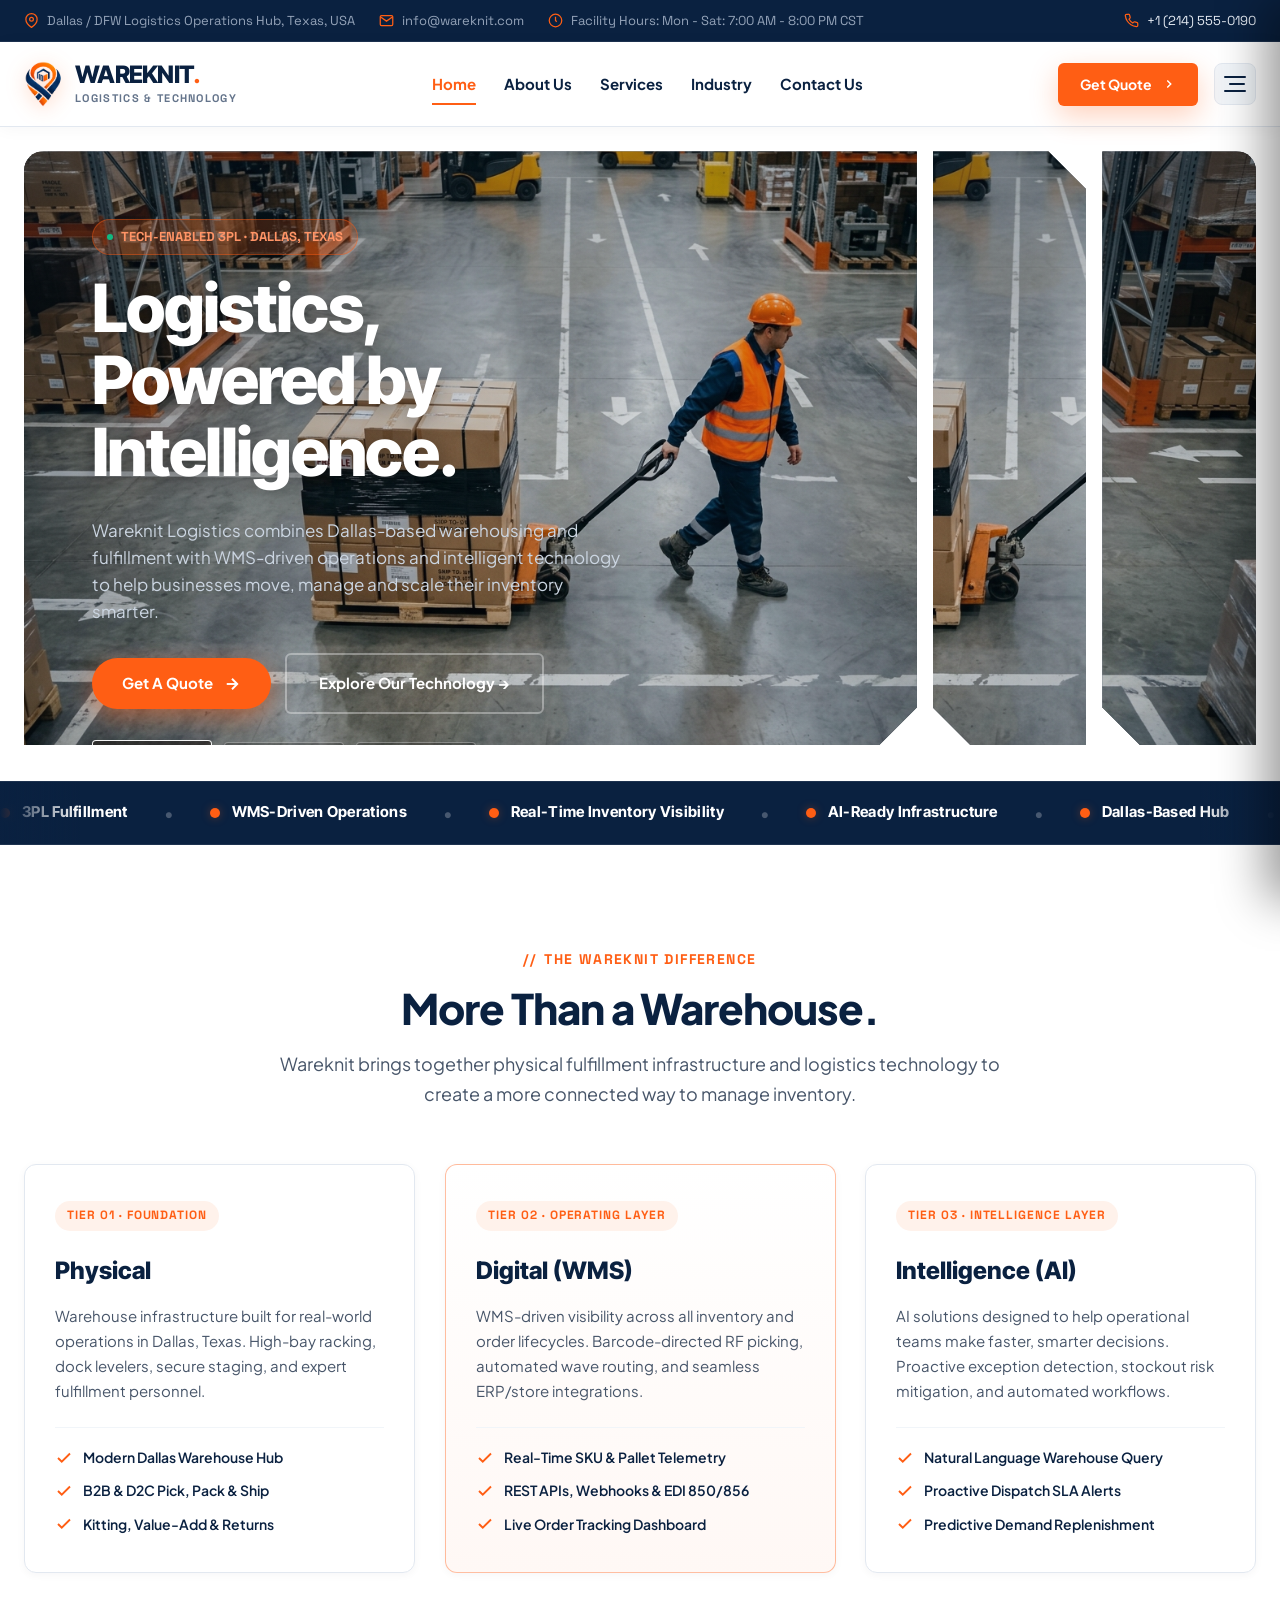
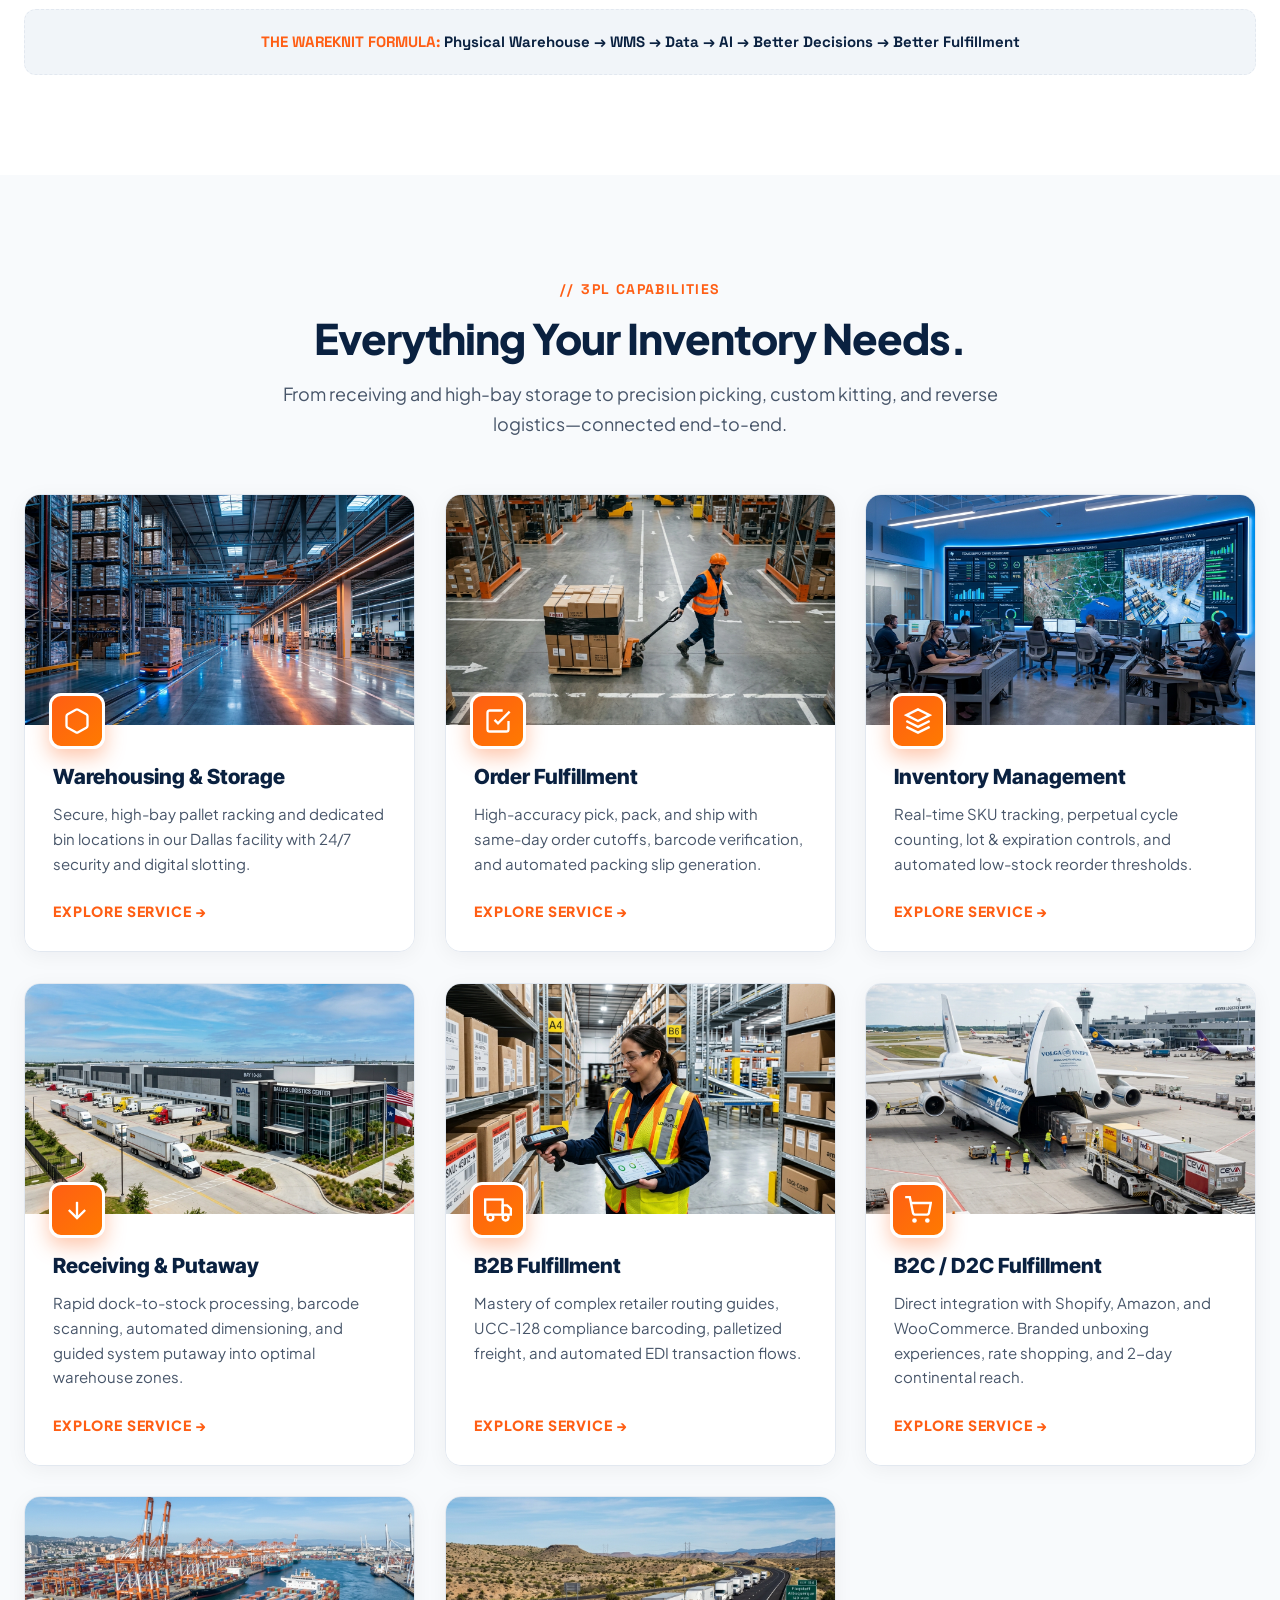
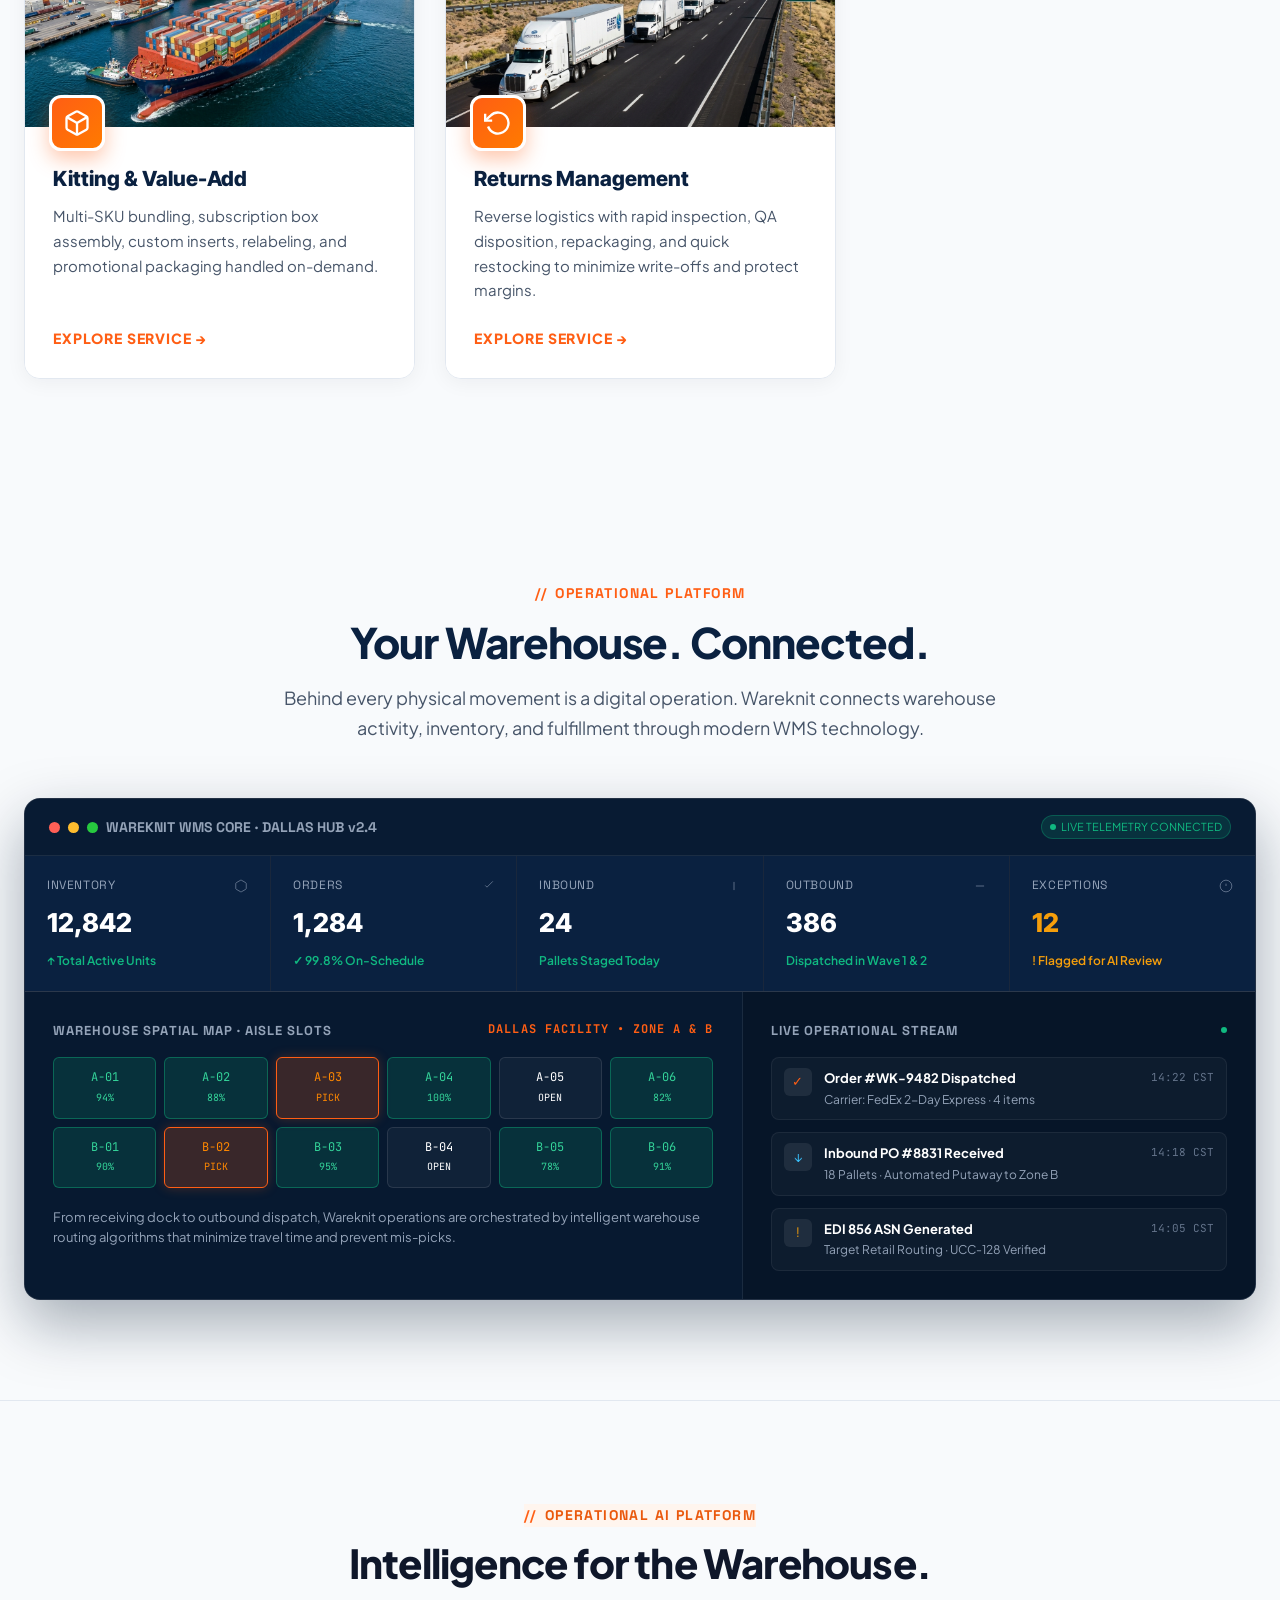
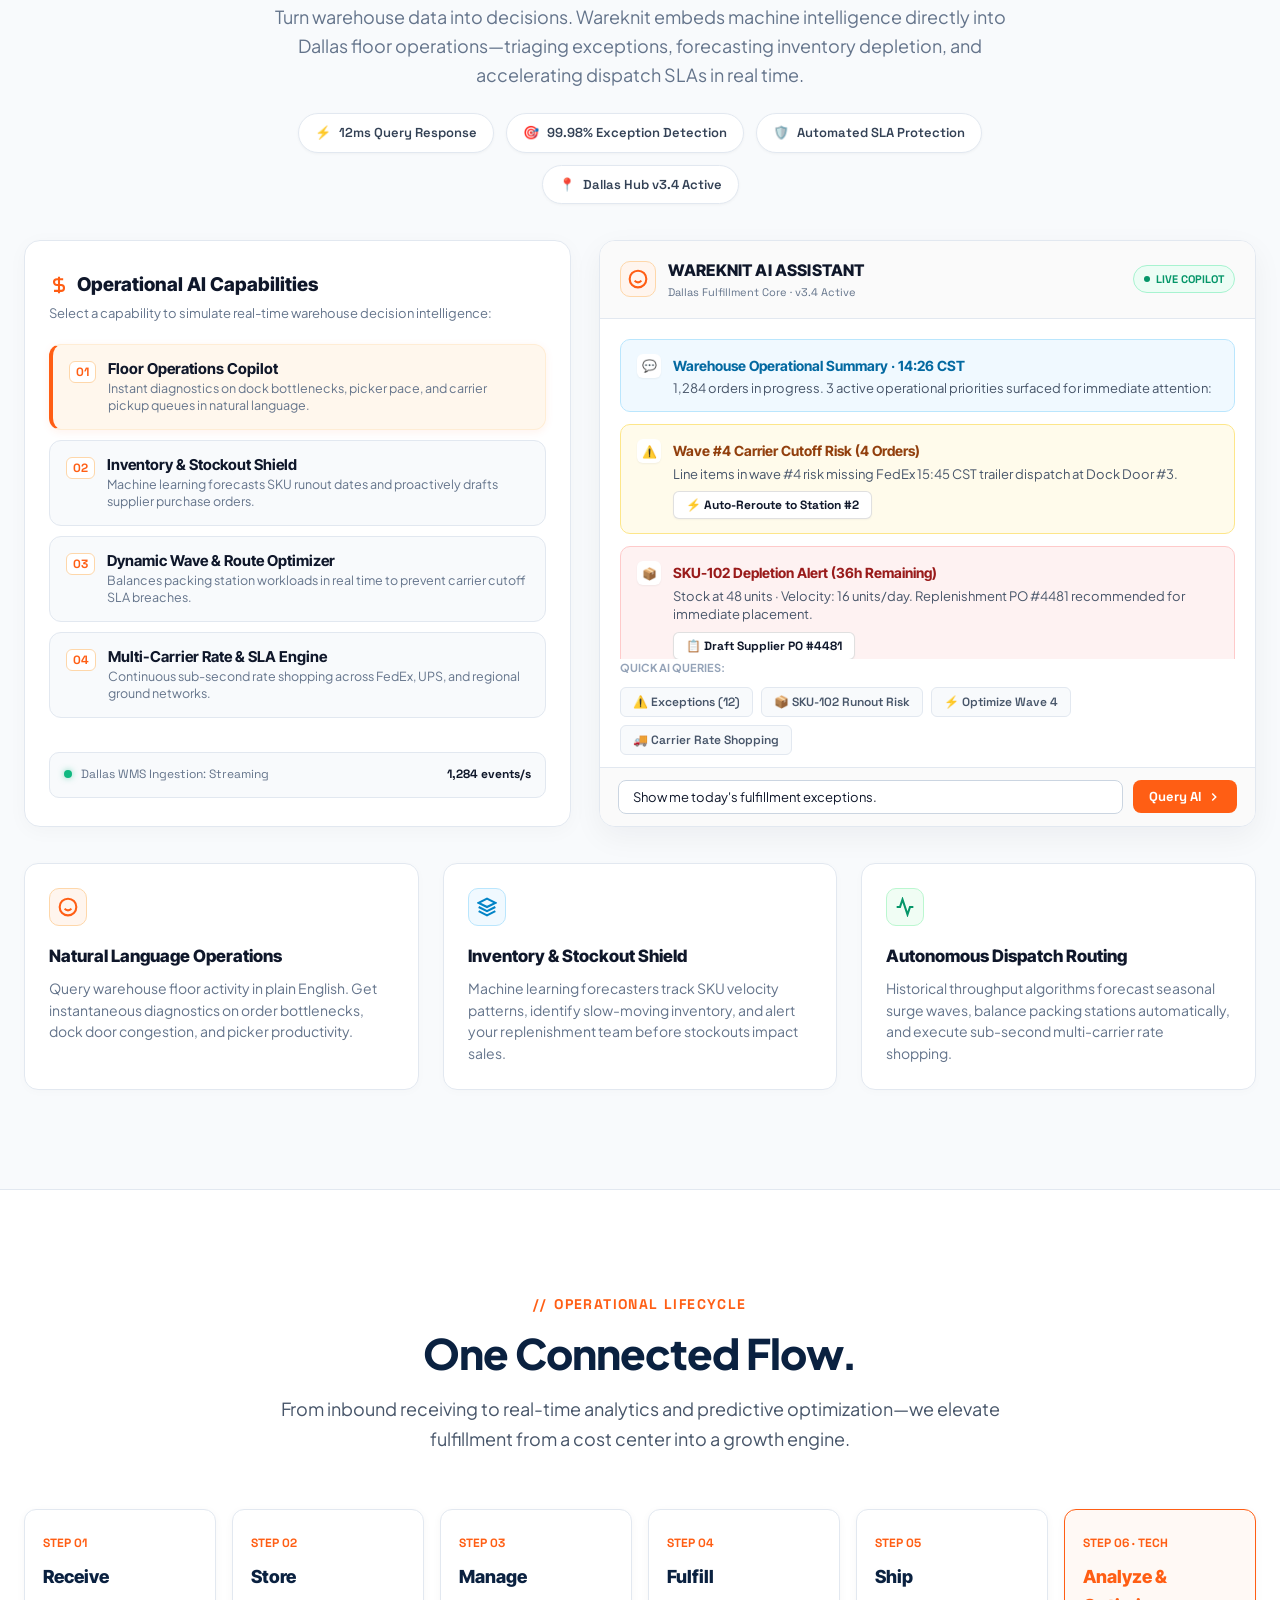
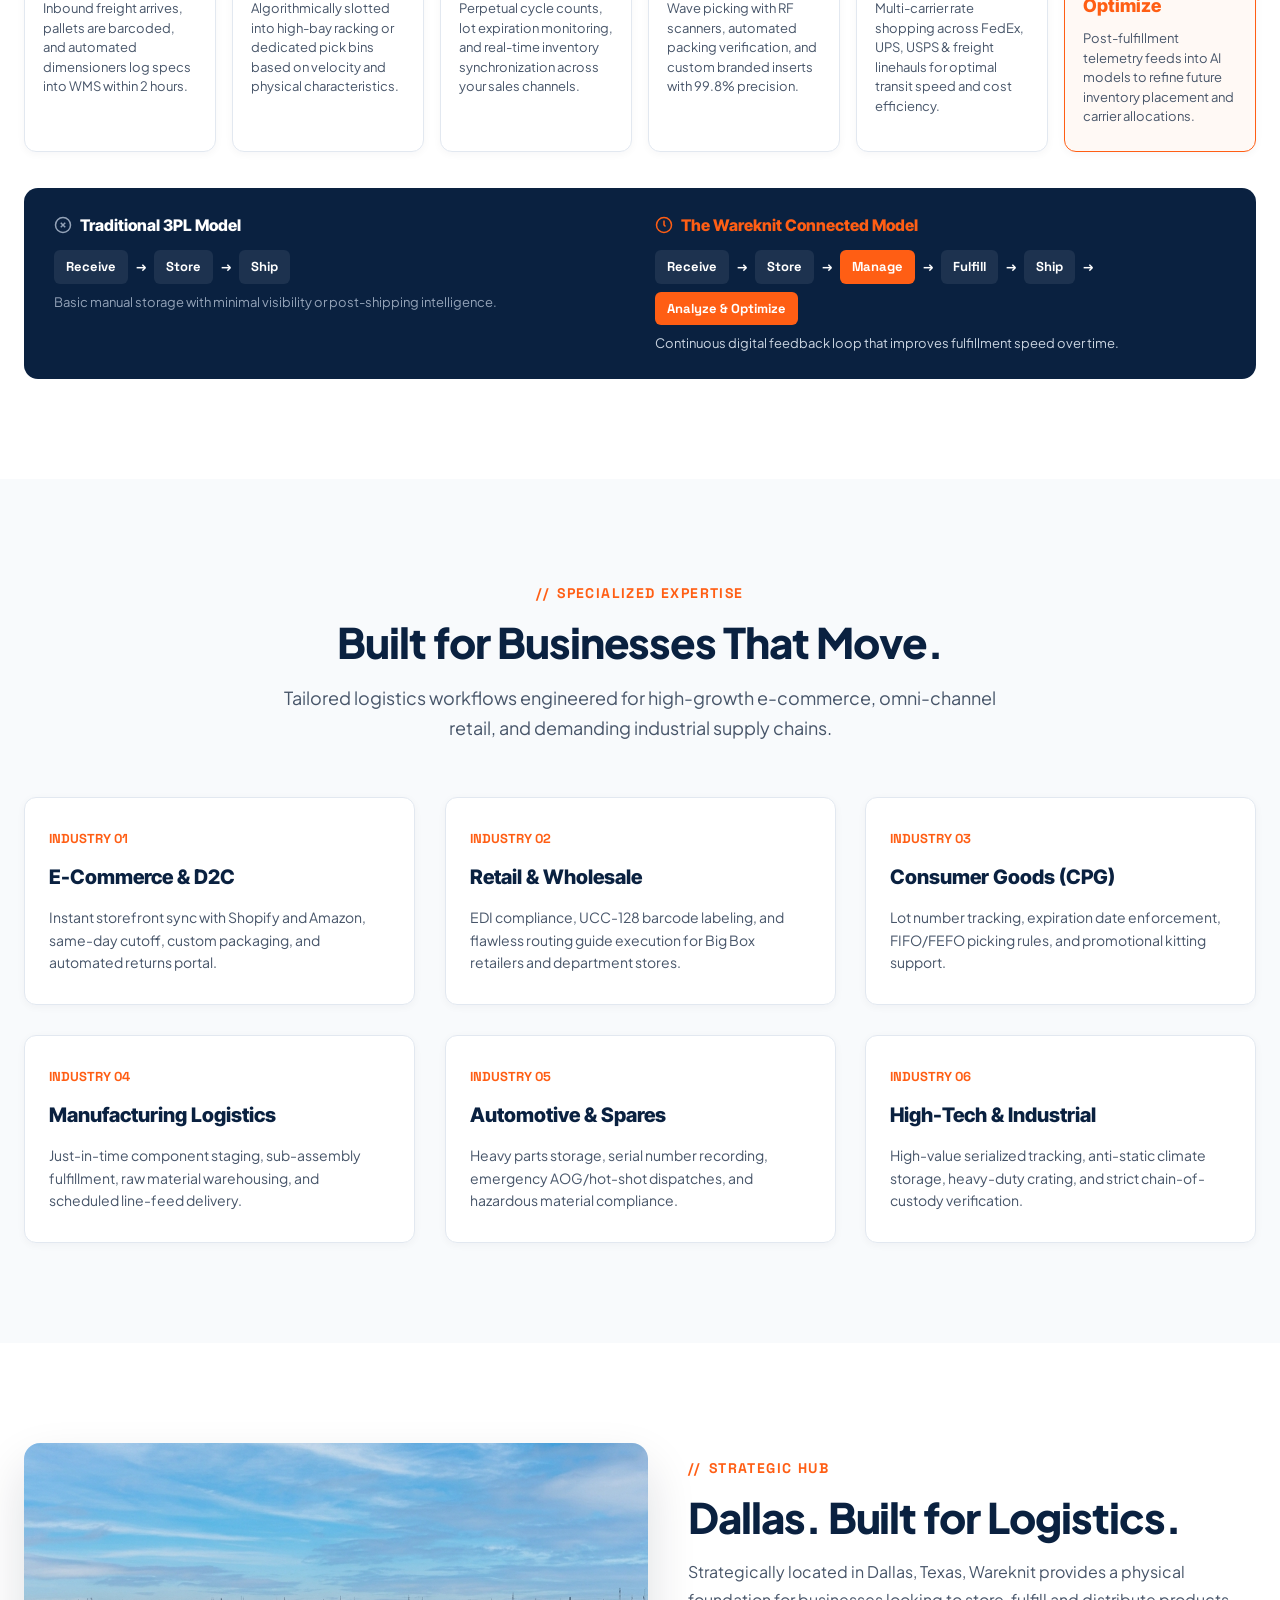
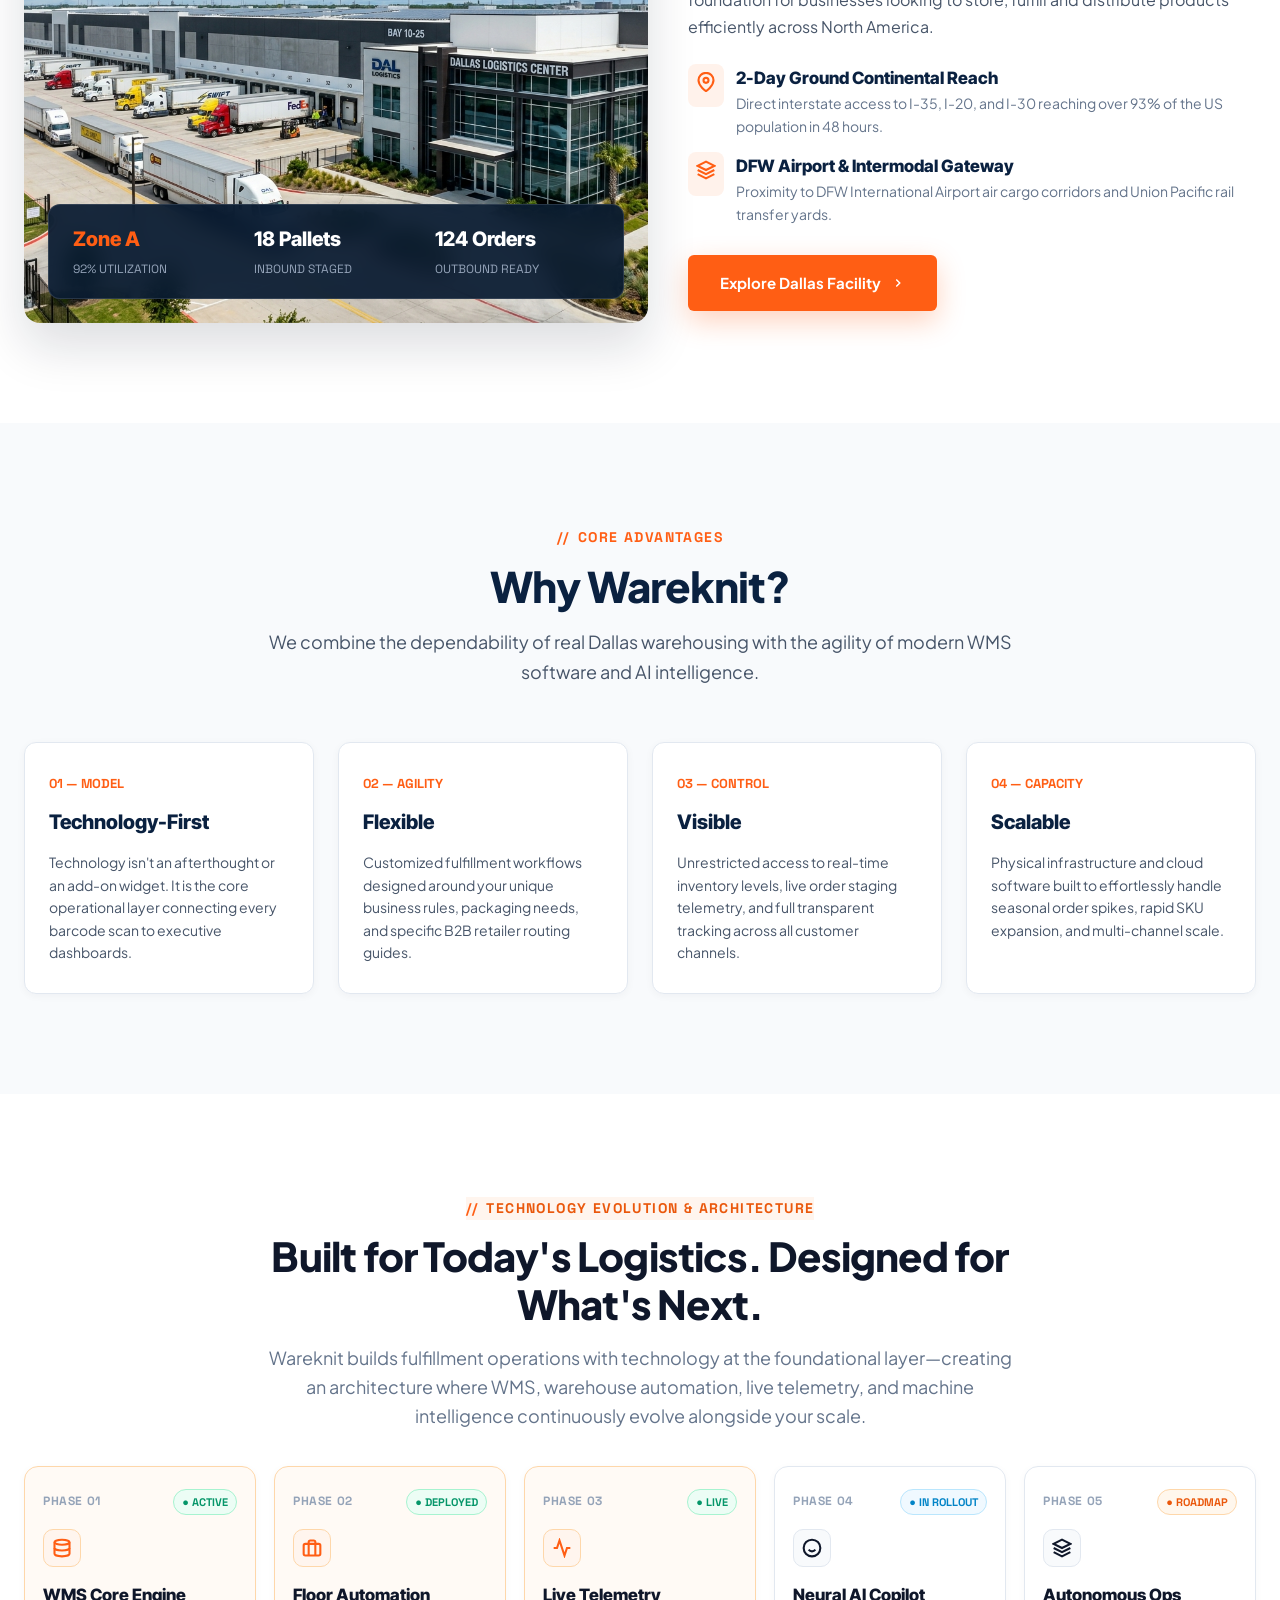
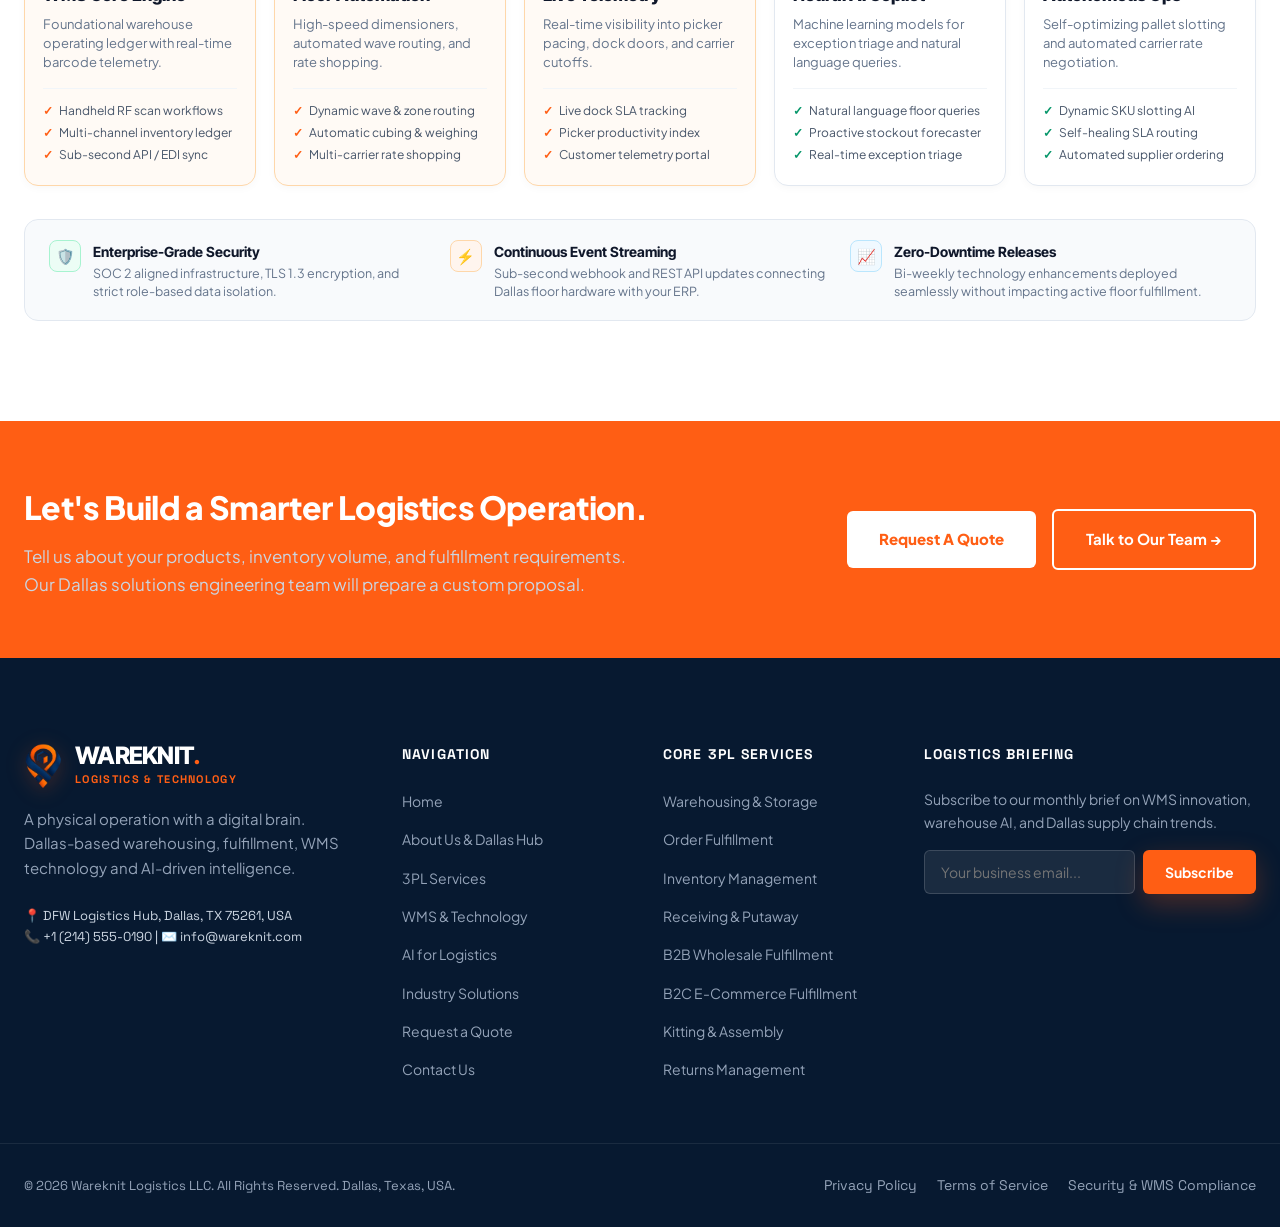
==== commit 8931d672: "feat(ui): redesign Built for Today's Logistics section with 5-phase evolution architecture and assur" ====
--- a/index.html
+++ b/index.html
@@ -1241,52 +1241,151 @@
     </div>
   </section>
 
-  <!-- ================= 11. FUTURE-READY ROADMAP ================= -->
-  <section class="section-padding bg-white" id="roadmap">
+  <!-- ================= 11. FUTURE-READY TECHNOLOGY ROADMAP ================= -->
+  <section class="section-padding tech-evolution-section" id="roadmap">
     <div class="container">
-      <div class="section-header reveal">
-        <div class="sub-title-tag">
-          <span class="tag-slash">//</span> TECHNOLOGY EVOLUTION
-        </div>
-        <h2 class="section-title">Built for Today's Logistics. Designed for What's Next.</h2>
-        <p class="section-subtitle">
-          Wareknit is building its logistics operation with technology at the foundation—creating an environment where WMS, automation, analytics and AI evolve alongside customer needs.
+      <div class="section-header reveal" style="text-align: center; margin-bottom: 24px;">
+        <div class="sub-title-tag" style="background: #FFF5EE; color: #EA580C; border-color: #FED7AA;">
+          <span class="tag-slash">//</span> TECHNOLOGY EVOLUTION &amp; ARCHITECTURE
+        </div>
+        <h2 class="section-title" style="color: #0F172A; font-size: 2.5rem; letter-spacing: -0.02em;">Built for Today's Logistics. Designed for What's Next.</h2>
+        <p class="section-subtitle" style="color: #64748B; max-width: 760px; margin: 0 auto; line-height: 1.6;">
+          Wareknit builds fulfillment operations with technology at the foundational layer—creating an architecture where WMS, warehouse automation, live telemetry, and machine intelligence continuously evolve alongside your scale.
         </p>
       </div>
 
-      <div class="roadmap-timeline-box reveal">
-        <div class="roadmap-flow-chain">
-          <div class="roadmap-step-box current">
-            <span class="ai-status-pill now">FOUNDATION</span>
-            <h5>WMS Core</h5>
-            <p>RF scanning, real-time inventory, and multi-channel API sync.</p>
-          </div>
-
-          <div class="roadmap-step-box current">
-            <span class="ai-status-pill now">DEPLOYED</span>
-            <h5>Automation</h5>
-            <p>Automated wave routing, dimensioners, and rate shopping.</p>
-          </div>
-
-          <div class="roadmap-step-box current">
-            <span class="ai-status-pill now">LIVE</span>
-            <h5>Analytics</h5>
-            <p>Real-time SLA tracking and labor productivity metrics.</p>
-          </div>
-
-          <div class="roadmap-step-box">
-            <span class="ai-status-pill soon">IN PROGRESS</span>
-            <h5>AI Engine</h5>
-            <p>Exception detection and natural language warehouse queries.</p>
-          </div>
-
-          <div class="roadmap-step-box">
-            <span class="ai-status-pill roadmap">ROADMAP</span>
-            <h5>Intelligent Ops</h5>
-            <p>Autonomous slotting adjustments and predictive replenishment.</p>
-          </div>
-        </div>
-      </div>
+      <!-- 5-Phase Evolution Architecture Grid -->
+      <div class="tech-evolution-grid reveal">
+        
+        <!-- Phase 01: WMS Core -->
+        <div class="tech-evolution-card active-phase">
+          <div>
+            <div class="tech-card-top-row">
+              <span class="tech-phase-num">PHASE 01</span>
+              <span class="tech-status-badge live">● ACTIVE</span>
+            </div>
+            <div class="tech-card-icon">
+              <svg width="20" height="20" viewBox="0 0 24 24" fill="none" stroke="currentColor" stroke-width="2.5"><ellipse cx="12" cy="5" rx="9" ry="3"></ellipse><path d="M21 12c0 1.66-4 3-9 3s-9-1.34-9-3"></path><path d="M3 5v14c0 1.66 4 3 9 3s9-1.34 9-3V5"></path></svg>
+            </div>
+            <h4 class="tech-card-title">WMS Core Engine</h4>
+            <p class="tech-card-desc">Foundational warehouse operating ledger with real-time barcode telemetry.</p>
+          </div>
+          <ul class="tech-card-features-list">
+            <li>Handheld RF scan workflows</li>
+            <li>Multi-channel inventory ledger</li>
+            <li>Sub-second API / EDI sync</li>
+          </ul>
+        </div>
+
+        <!-- Phase 02: Floor Automation -->
+        <div class="tech-evolution-card active-phase">
+          <div>
+            <div class="tech-card-top-row">
+              <span class="tech-phase-num">PHASE 02</span>
+              <span class="tech-status-badge live">● DEPLOYED</span>
+            </div>
+            <div class="tech-card-icon">
+              <svg width="20" height="20" viewBox="0 0 24 24" fill="none" stroke="currentColor" stroke-width="2.5"><rect x="2" y="7" width="20" height="14" rx="2" ry="2"></rect><path d="M16 21V5a2 2 0 0 0-2-2h-4a2 2 0 0 0-2 2v16"></path></svg>
+            </div>
+            <h4 class="tech-card-title">Floor Automation</h4>
+            <p class="tech-card-desc">High-speed dimensioners, automated wave routing, and rate shopping.</p>
+          </div>
+          <ul class="tech-card-features-list">
+            <li>Dynamic wave &amp; zone routing</li>
+            <li>Automatic cubing &amp; weighing</li>
+            <li>Multi-carrier rate shopping</li>
+          </ul>
+        </div>
+
+        <!-- Phase 03: Live Telemetry -->
+        <div class="tech-evolution-card active-phase">
+          <div>
+            <div class="tech-card-top-row">
+              <span class="tech-phase-num">PHASE 03</span>
+              <span class="tech-status-badge live">● LIVE</span>
+            </div>
+            <div class="tech-card-icon">
+              <svg width="20" height="20" viewBox="0 0 24 24" fill="none" stroke="currentColor" stroke-width="2.5"><polyline points="22 12 18 12 15 21 9 3 6 12 2 12"></polyline></svg>
+            </div>
+            <h4 class="tech-card-title">Live Telemetry</h4>
+            <p class="tech-card-desc">Real-time visibility into picker pacing, dock doors, and carrier cutoffs.</p>
+          </div>
+          <ul class="tech-card-features-list">
+            <li>Live dock SLA tracking</li>
+            <li>Picker productivity index</li>
+            <li>Customer telemetry portal</li>
+          </ul>
+        </div>
+
+        <!-- Phase 04: Neural AI Engine -->
+        <div class="tech-evolution-card">
+          <div>
+            <div class="tech-card-top-row">
+              <span class="tech-phase-num">PHASE 04</span>
+              <span class="tech-status-badge rollout">● IN ROLLOUT</span>
+            </div>
+            <div class="tech-card-icon">
+              <svg width="20" height="20" viewBox="0 0 24 24" fill="none" stroke="currentColor" stroke-width="2.5"><circle cx="12" cy="12" r="10"></circle><path d="M8 14s1.5 2 4 2 4-2 4-2"></path><line x1="9" y1="9" x2="9.01" y2="9"></line><line x1="15" y1="9" x2="15.01" y2="9"></line></svg>
+            </div>
+            <h4 class="tech-card-title">Neural AI Copilot</h4>
+            <p class="tech-card-desc">Machine learning models for exception triage and natural language queries.</p>
+          </div>
+          <ul class="tech-card-features-list">
+            <li>Natural language floor queries</li>
+            <li>Proactive stockout forecaster</li>
+            <li>Real-time exception triage</li>
+          </ul>
+        </div>
+
+        <!-- Phase 05: Autonomous Operations -->
+        <div class="tech-evolution-card">
+          <div>
+            <div class="tech-card-top-row">
+              <span class="tech-phase-num">PHASE 05</span>
+              <span class="tech-status-badge roadmap">● ROADMAP</span>
+            </div>
+            <div class="tech-card-icon">
+              <svg width="20" height="20" viewBox="0 0 24 24" fill="none" stroke="currentColor" stroke-width="2.5"><polygon points="12 2 2 7 12 12 22 7 12 2"></polygon><polyline points="2 17 12 22 22 17"></polyline><polyline points="2 12 12 17 22 12"></polyline></svg>
+            </div>
+            <h4 class="tech-card-title">Autonomous Ops</h4>
+            <p class="tech-card-desc">Self-optimizing pallet slotting and automated carrier rate negotiation.</p>
+          </div>
+          <ul class="tech-card-features-list">
+            <li>Dynamic SKU slotting AI</li>
+            <li>Self-healing SLA routing</li>
+            <li>Automated supplier ordering</li>
+          </ul>
+        </div>
+
+      </div>
+
+      <!-- Bottom Architecture Assurance Banner -->
+      <div class="tech-assurance-banner reveal">
+        <div class="tech-assurance-item">
+          <div class="tech-assurance-icon" style="color: #059669; background: #ECFDF5; border-color: #A7F3D0;">🛡️</div>
+          <div class="tech-assurance-text">
+            <strong>Enterprise-Grade Security</strong>
+            <p>SOC 2 aligned infrastructure, TLS 1.3 encryption, and strict role-based data isolation.</p>
+          </div>
+        </div>
+
+        <div class="tech-assurance-item">
+          <div class="tech-assurance-icon" style="color: var(--color-primary); background: #FFF5EE; border-color: #FED7AA;">⚡</div>
+          <div class="tech-assurance-text">
+            <strong>Continuous Event Streaming</strong>
+            <p>Sub-second webhook and REST API updates connecting Dallas floor hardware with your ERP.</p>
+          </div>
+        </div>
+
+        <div class="tech-assurance-item">
+          <div class="tech-assurance-icon" style="color: #0284C7; background: #F0F9FF; border-color: #BAE6FD;">📈</div>
+          <div class="tech-assurance-text">
+            <strong>Zero-Downtime Releases</strong>
+            <p>Bi-weekly technology enhancements deployed seamlessly without impacting active floor fulfillment.</p>
+          </div>
+        </div>
+      </div>
+
     </div>
   </section>
 
--- a/css/style.css
+++ b/css/style.css
@@ -5104,54 +5104,219 @@
   line-height: 1.6;
 }
 
-/* Future-Ready Roadmap Flow */
-.roadmap-timeline-box {
-  background: #0A2140;
-  border-radius: 16px;
-  padding: 40px 30px;
-  margin-top: 36px;
-  color: #FFFFFF;
-}
-
-.roadmap-flow-chain {
+/* ==========================================================================
+   11. FUTURE-READY TECHNOLOGY EVOLUTION & ROADMAP (CLEAN & MODERN DESIGN)
+   ========================================================================== */
+.tech-evolution-section {
+  background: #FFFFFF;
+  position: relative;
+}
+
+.tech-evolution-grid {
   display: grid;
   grid-template-columns: repeat(5, 1fr);
-  gap: 16px;
+  gap: 18px;
   position: relative;
-  align-items: center;
-}
-
-.roadmap-step-box {
-  background: rgba(255, 255, 255, 0.05);
-  border: 1px solid rgba(255, 255, 255, 0.1);
+  margin-top: 36px;
+}
+
+.tech-evolution-card {
+  background: #FFFFFF;
+  border: 1px solid #E2E8F0;
+  border-radius: 14px;
+  padding: 22px 18px;
+  display: flex;
+  flex-direction: column;
+  justify-content: space-between;
+  box-shadow: 0 2px 8px rgba(15, 23, 42, 0.03);
+  transition: all 0.25s ease;
+  position: relative;
+}
+
+.tech-evolution-card:hover {
+  border-color: #CBD5E1;
+  transform: translateY(-4px);
+  box-shadow: 0 12px 28px rgba(15, 23, 42, 0.07);
+}
+
+.tech-evolution-card.active-phase {
+  border-color: #FED7AA;
+  background: #FFFAF5;
+}
+
+.tech-evolution-card.active-phase:hover {
+  border-color: var(--color-primary);
+}
+
+.tech-card-top-row {
+  display: flex;
+  align-items: center;
+  justify-content: space-between;
+  margin-bottom: 14px;
+}
+
+.tech-phase-num {
+  font-family: var(--font-tech);
+  font-size: 0.75rem;
+  font-weight: 800;
+  color: #94A3B8;
+  letter-spacing: 0.05em;
+}
+
+.tech-status-badge {
+  font-family: var(--font-tech);
+  font-size: 0.6875rem;
+  font-weight: 700;
+  padding: 3px 8px;
+  border-radius: 9999px;
+  display: inline-flex;
+  align-items: center;
+  gap: 4px;
+}
+
+.tech-status-badge.live {
+  background: #ECFDF5;
+  border: 1px solid #A7F3D0;
+  color: #059669;
+}
+
+.tech-status-badge.rollout {
+  background: #F0F9FF;
+  border: 1px solid #BAE6FD;
+  color: #0284C7;
+}
+
+.tech-status-badge.roadmap {
+  background: #FFF7ED;
+  border: 1px solid #FED7AA;
+  color: #EA580C;
+}
+
+.tech-card-icon {
+  width: 38px;
+  height: 38px;
   border-radius: 10px;
-  padding: 20px 16px;
-  text-align: center;
-  transition: all 0.2s;
-}
-
-.roadmap-step-box:hover {
-  border-color: var(--color-primary);
-  background: rgba(255, 255, 255, 0.08);
-}
-
-.roadmap-step-box.current {
-  border-color: var(--color-primary);
-  background: rgba(255, 94, 20, 0.12);
-}
-
-.roadmap-step-box h5 {
+  background: #F8FAFC;
+  border: 1px solid #E2E8F0;
+  color: #0F172A;
+  display: flex;
+  align-items: center;
+  justify-content: center;
+  margin-bottom: 14px;
+}
+
+.tech-evolution-card.active-phase .tech-card-icon {
+  background: #FFF5EE;
+  border-color: #FED7AA;
+  color: var(--color-primary);
+}
+
+.tech-card-title {
   font-family: var(--font-heading);
-  font-size: 1rem;
-  font-weight: 800;
+  font-size: 1.0625rem;
+  font-weight: 800;
+  color: #0F172A;
   margin-bottom: 6px;
-  color: #FFFFFF;
-}
-
-.roadmap-step-box p {
+}
+
+.tech-card-desc {
+  font-size: 0.8125rem;
+  color: #64748B;
+  line-height: 1.45;
+  margin: 0 0 16px 0;
+}
+
+.tech-card-features-list {
+  list-style: none;
+  padding: 0;
+  margin: 0;
+  border-top: 1px solid #F1F5F9;
+  padding-top: 14px;
+  display: flex;
+  flex-direction: column;
+  gap: 6px;
+}
+
+.tech-card-features-list li {
   font-size: 0.75rem;
-  color: #94A3B8;
+  color: #475569;
+  display: flex;
+  align-items: center;
+  gap: 6px;
+  line-height: 1.35;
+}
+
+.tech-card-features-list li::before {
+  content: '✓';
+  color: #059669;
+  font-weight: 800;
+  font-size: 0.75rem;
+}
+
+.tech-evolution-card.active-phase .tech-card-features-list li::before {
+  color: var(--color-primary);
+}
+
+/* Bottom Architecture Assurance Strip */
+.tech-assurance-banner {
+  background: #F8FAFC;
+  border: 1px solid #E2E8F0;
+  border-radius: 14px;
+  padding: 20px 24px;
+  margin-top: 32px;
+  display: grid;
+  grid-template-columns: repeat(3, 1fr);
+  gap: 20px;
+}
+
+.tech-assurance-item {
+  display: flex;
+  align-items: flex-start;
+  gap: 12px;
+}
+
+.tech-assurance-icon {
+  width: 32px;
+  height: 32px;
+  border-radius: 8px;
+  background: #FFFFFF;
+  border: 1px solid #E2E8F0;
+  display: flex;
+  align-items: center;
+  justify-content: center;
+  font-size: 0.9375rem;
+  flex-shrink: 0;
+}
+
+.tech-assurance-text strong {
+  display: block;
+  font-family: var(--font-heading);
+  font-size: 0.875rem;
+  font-weight: 700;
+  color: #0F172A;
+  margin-bottom: 2px;
+}
+
+.tech-assurance-text p {
+  font-size: 0.78125rem;
+  color: #64748B;
+  margin: 0;
   line-height: 1.4;
+}
+
+@media (max-width: 1100px) {
+  .tech-evolution-grid {
+    grid-template-columns: repeat(2, 1fr);
+  }
+  .tech-assurance-banner {
+    grid-template-columns: 1fr;
+  }
+}
+
+@media (max-width: 640px) {
+  .tech-evolution-grid {
+    grid-template-columns: 1fr;
+  }
 }
 
 /* Quote Form 4-Part Layout */
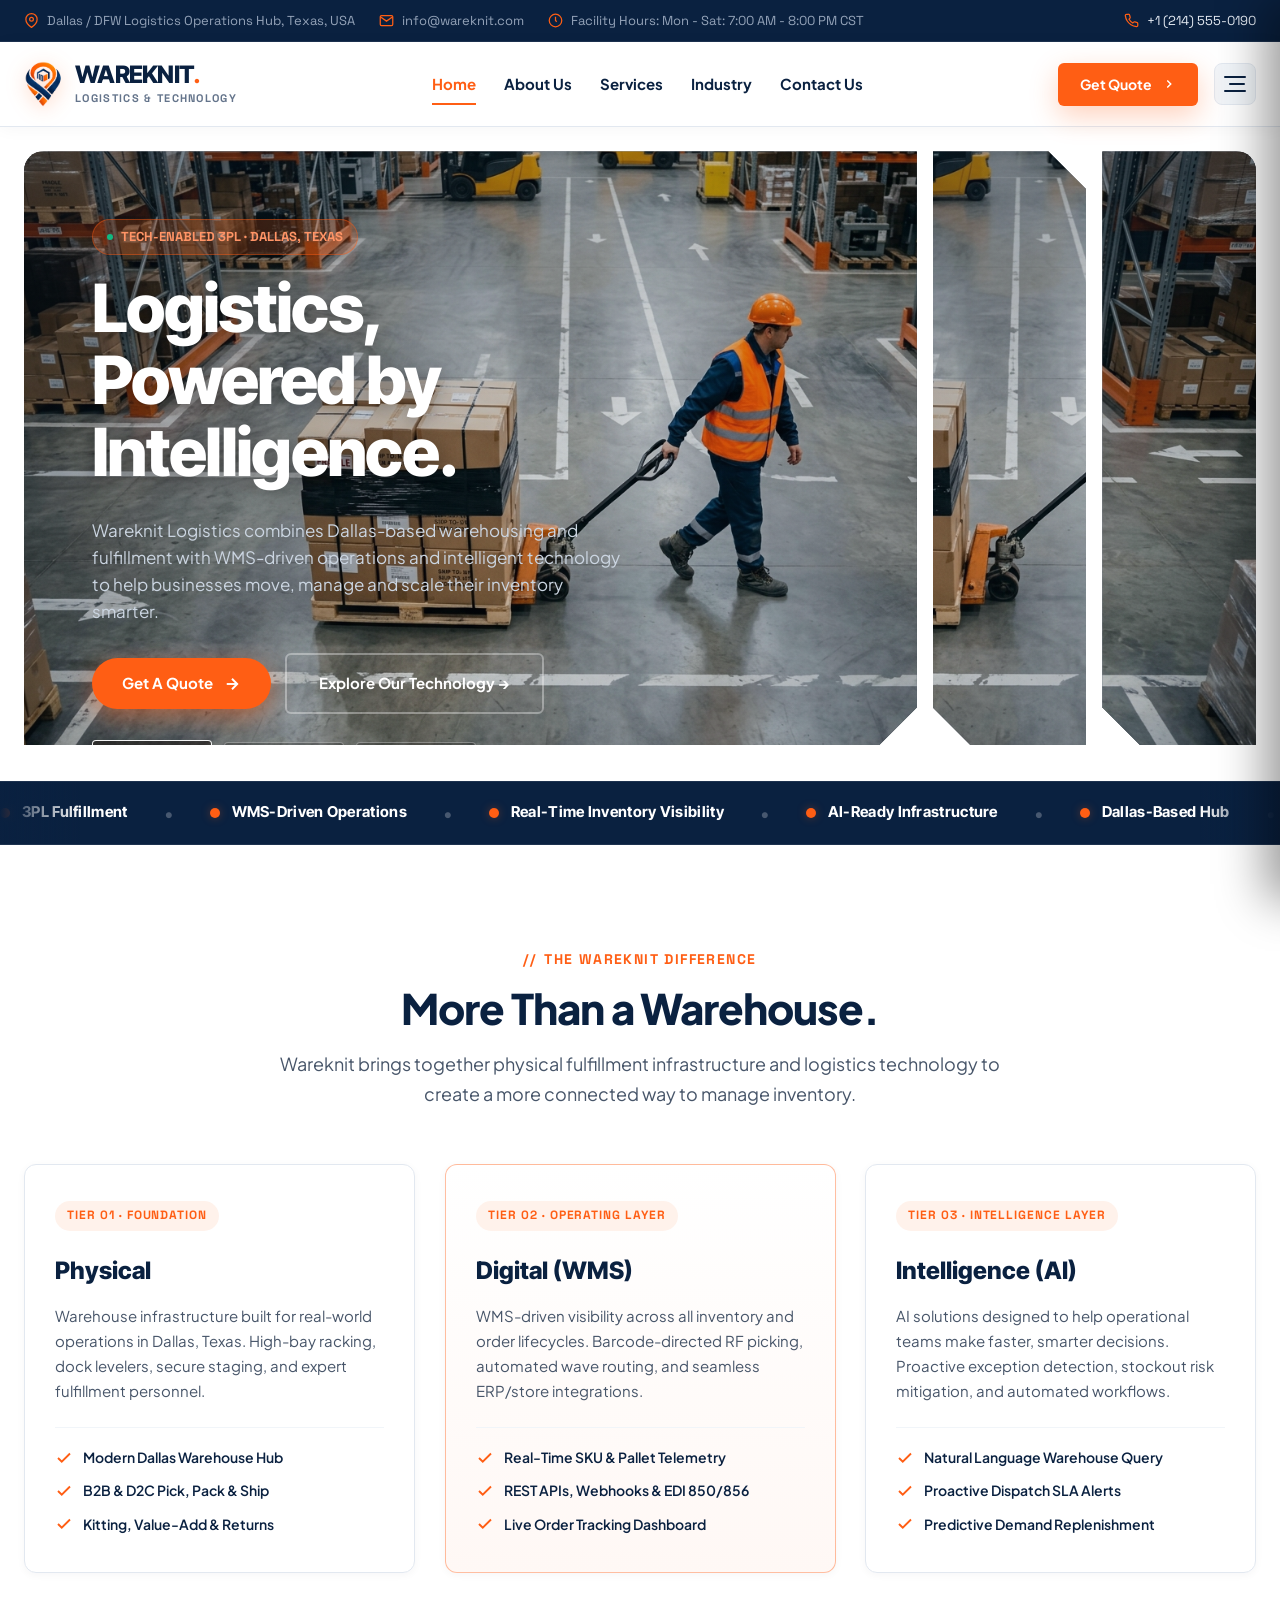
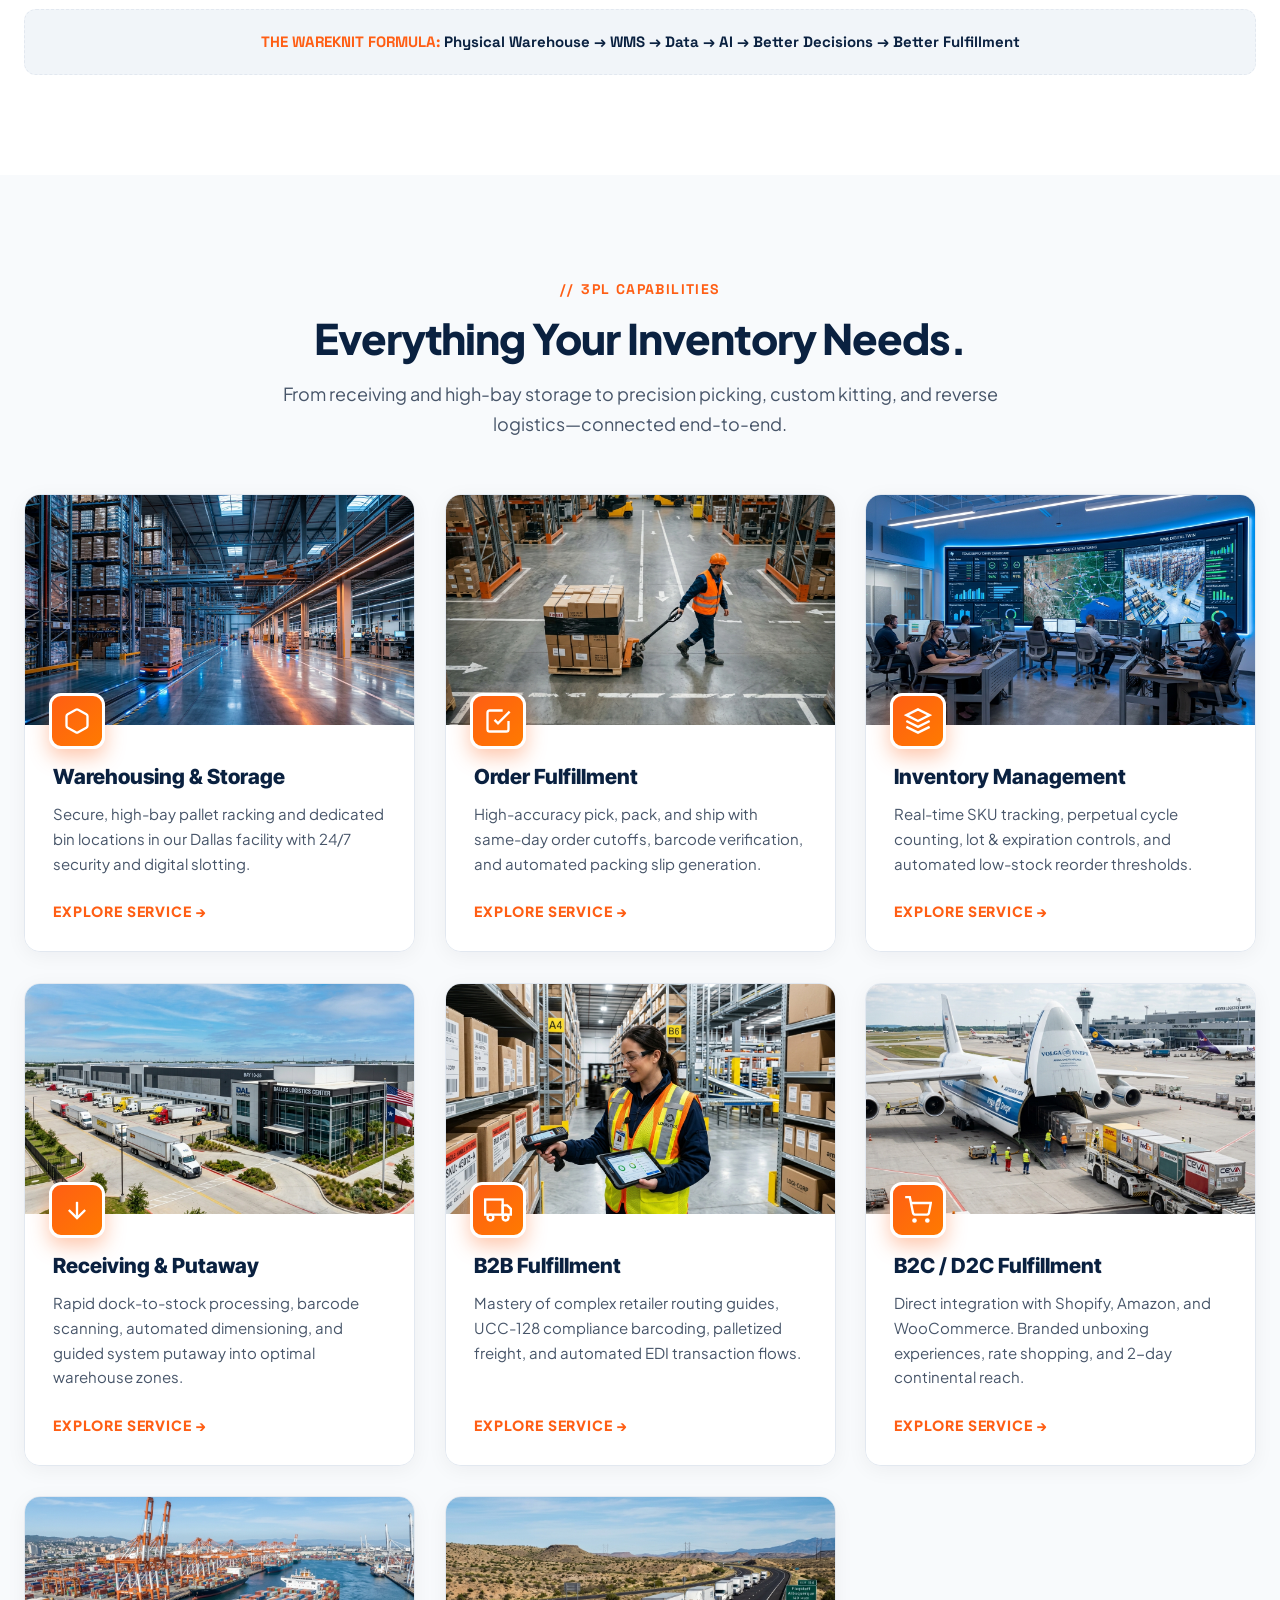
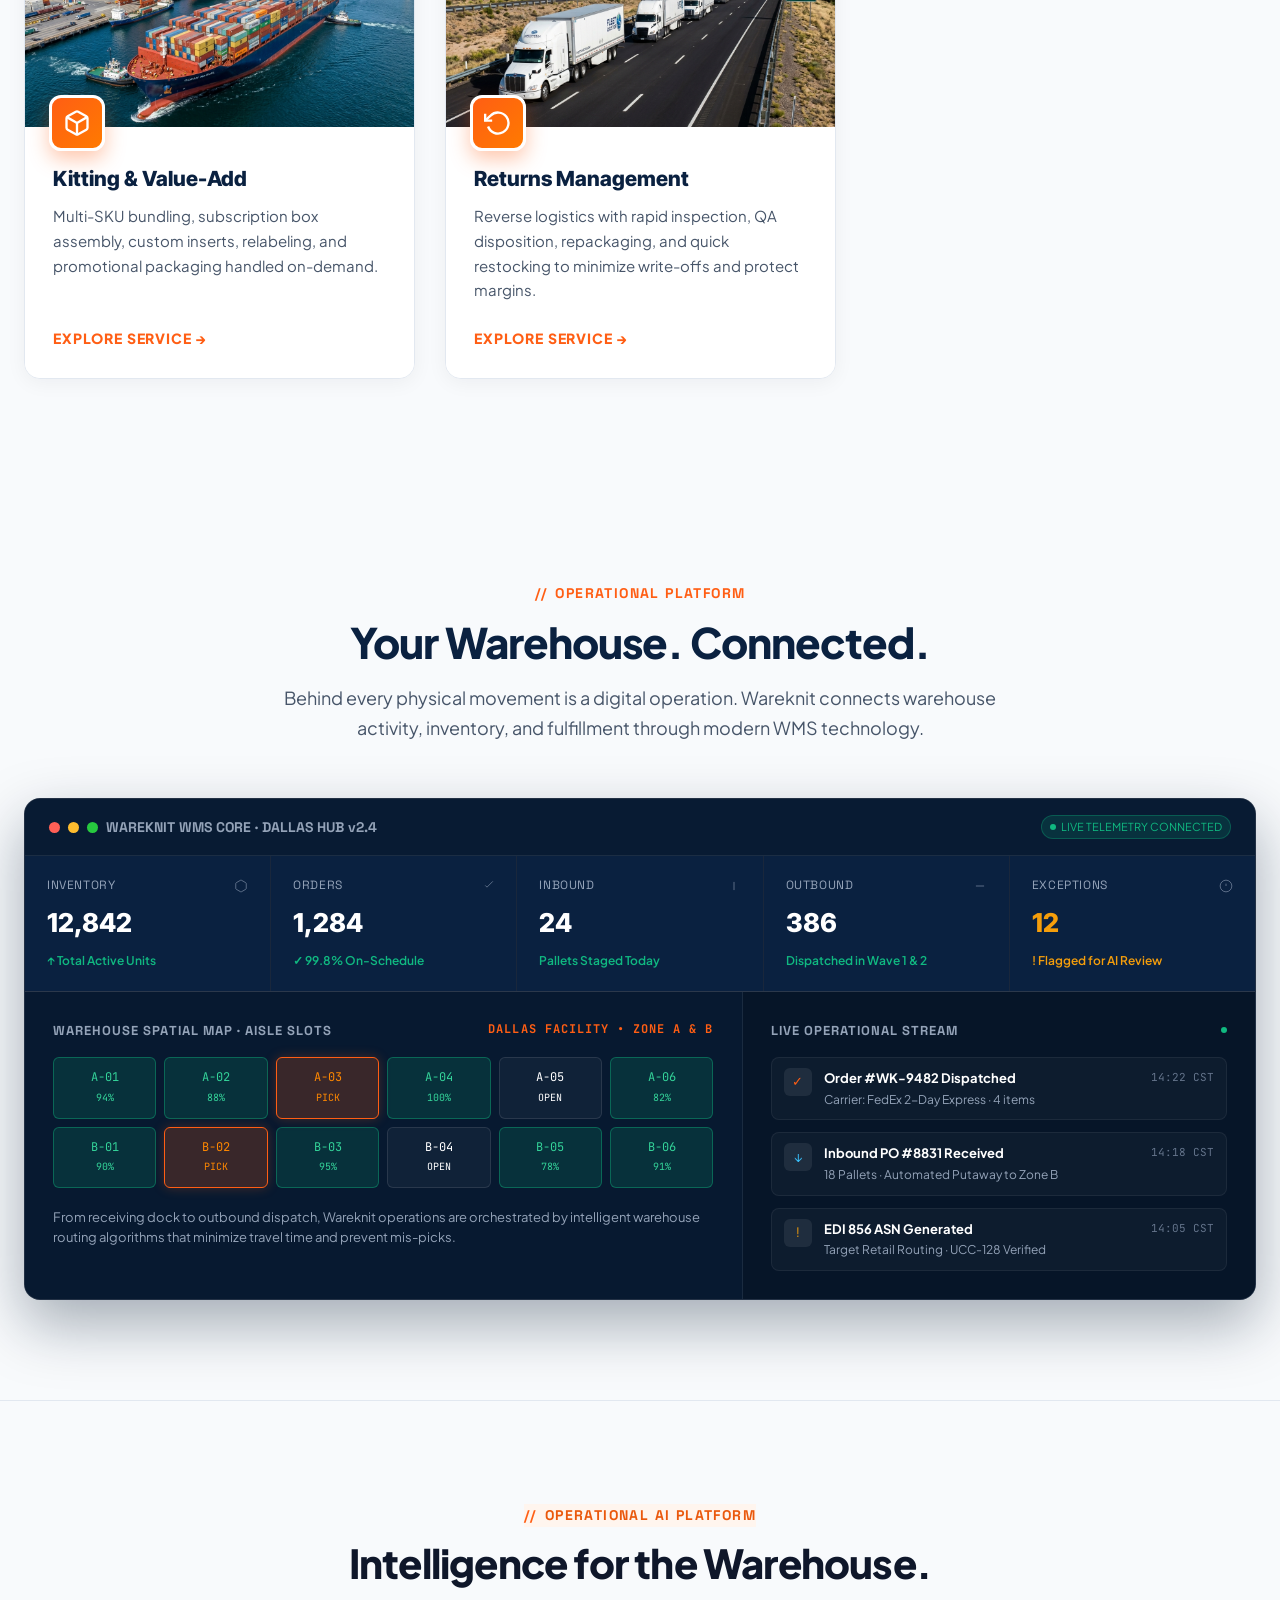
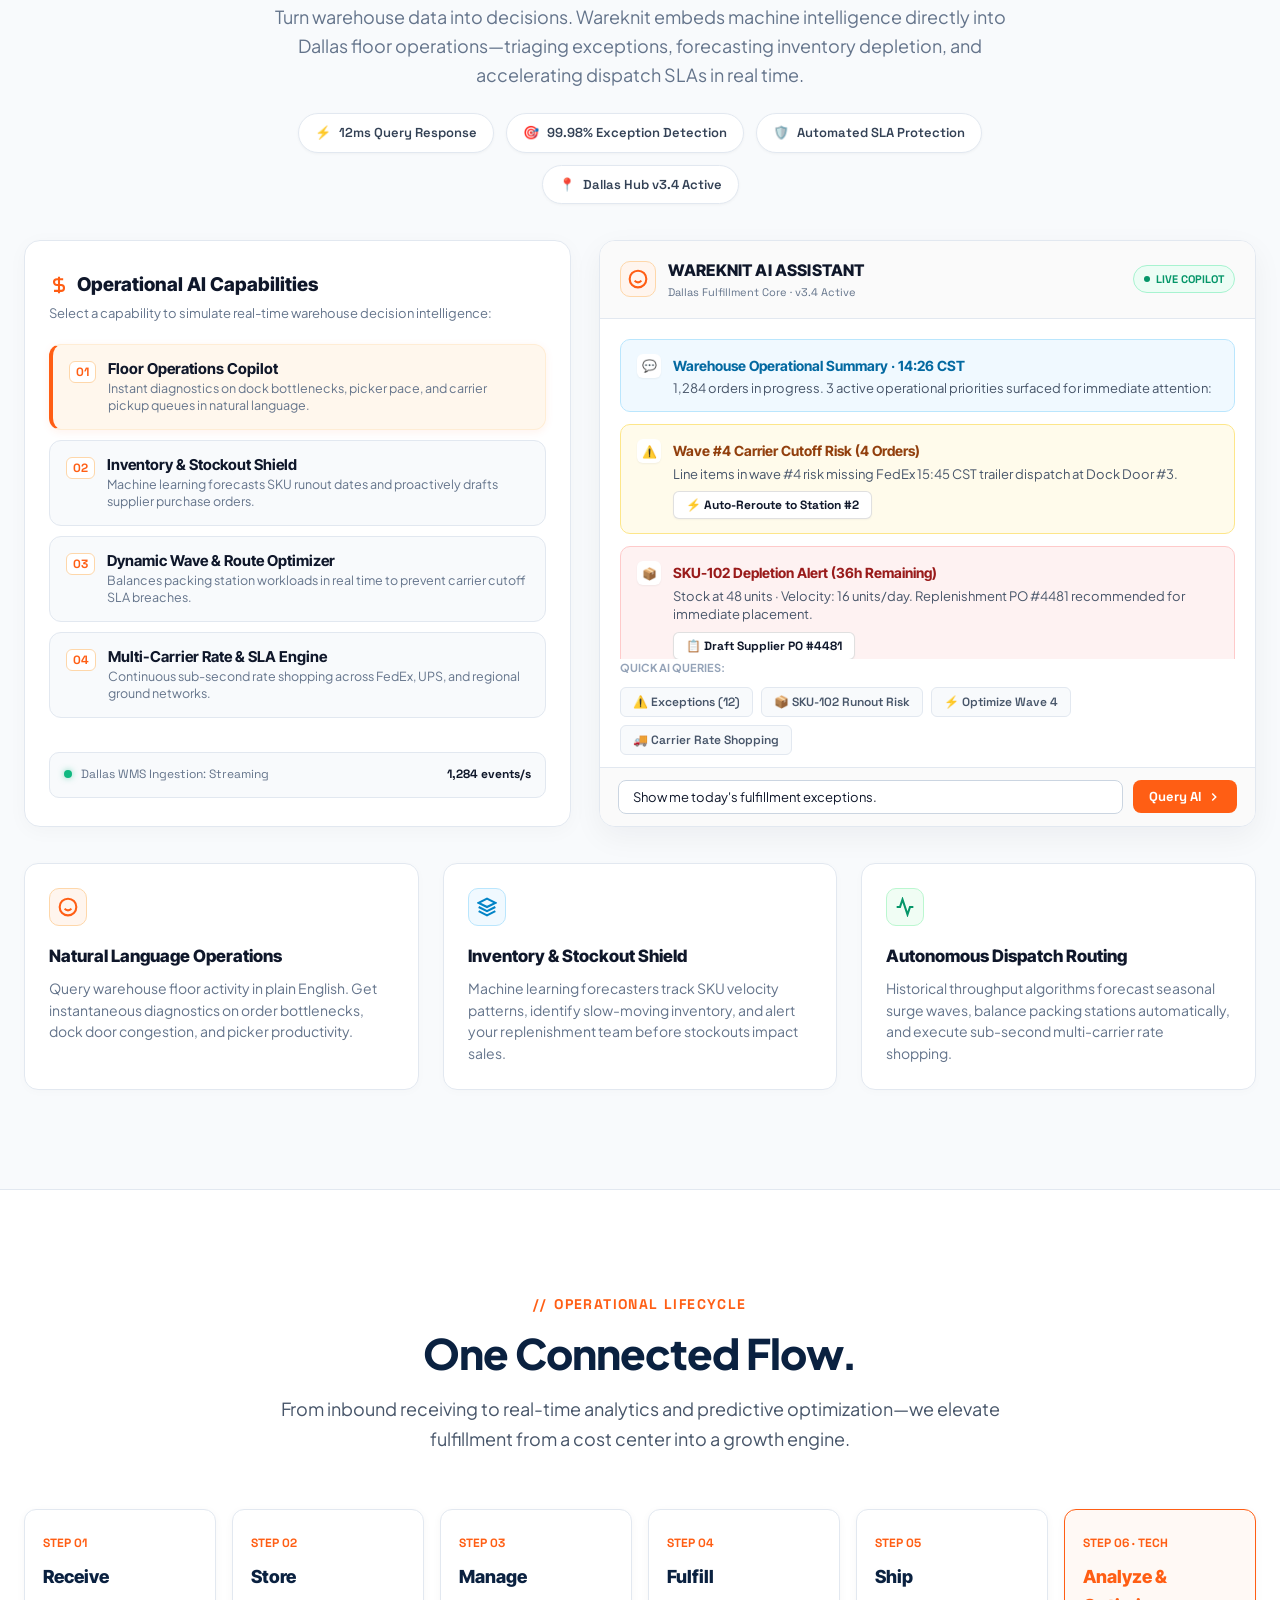
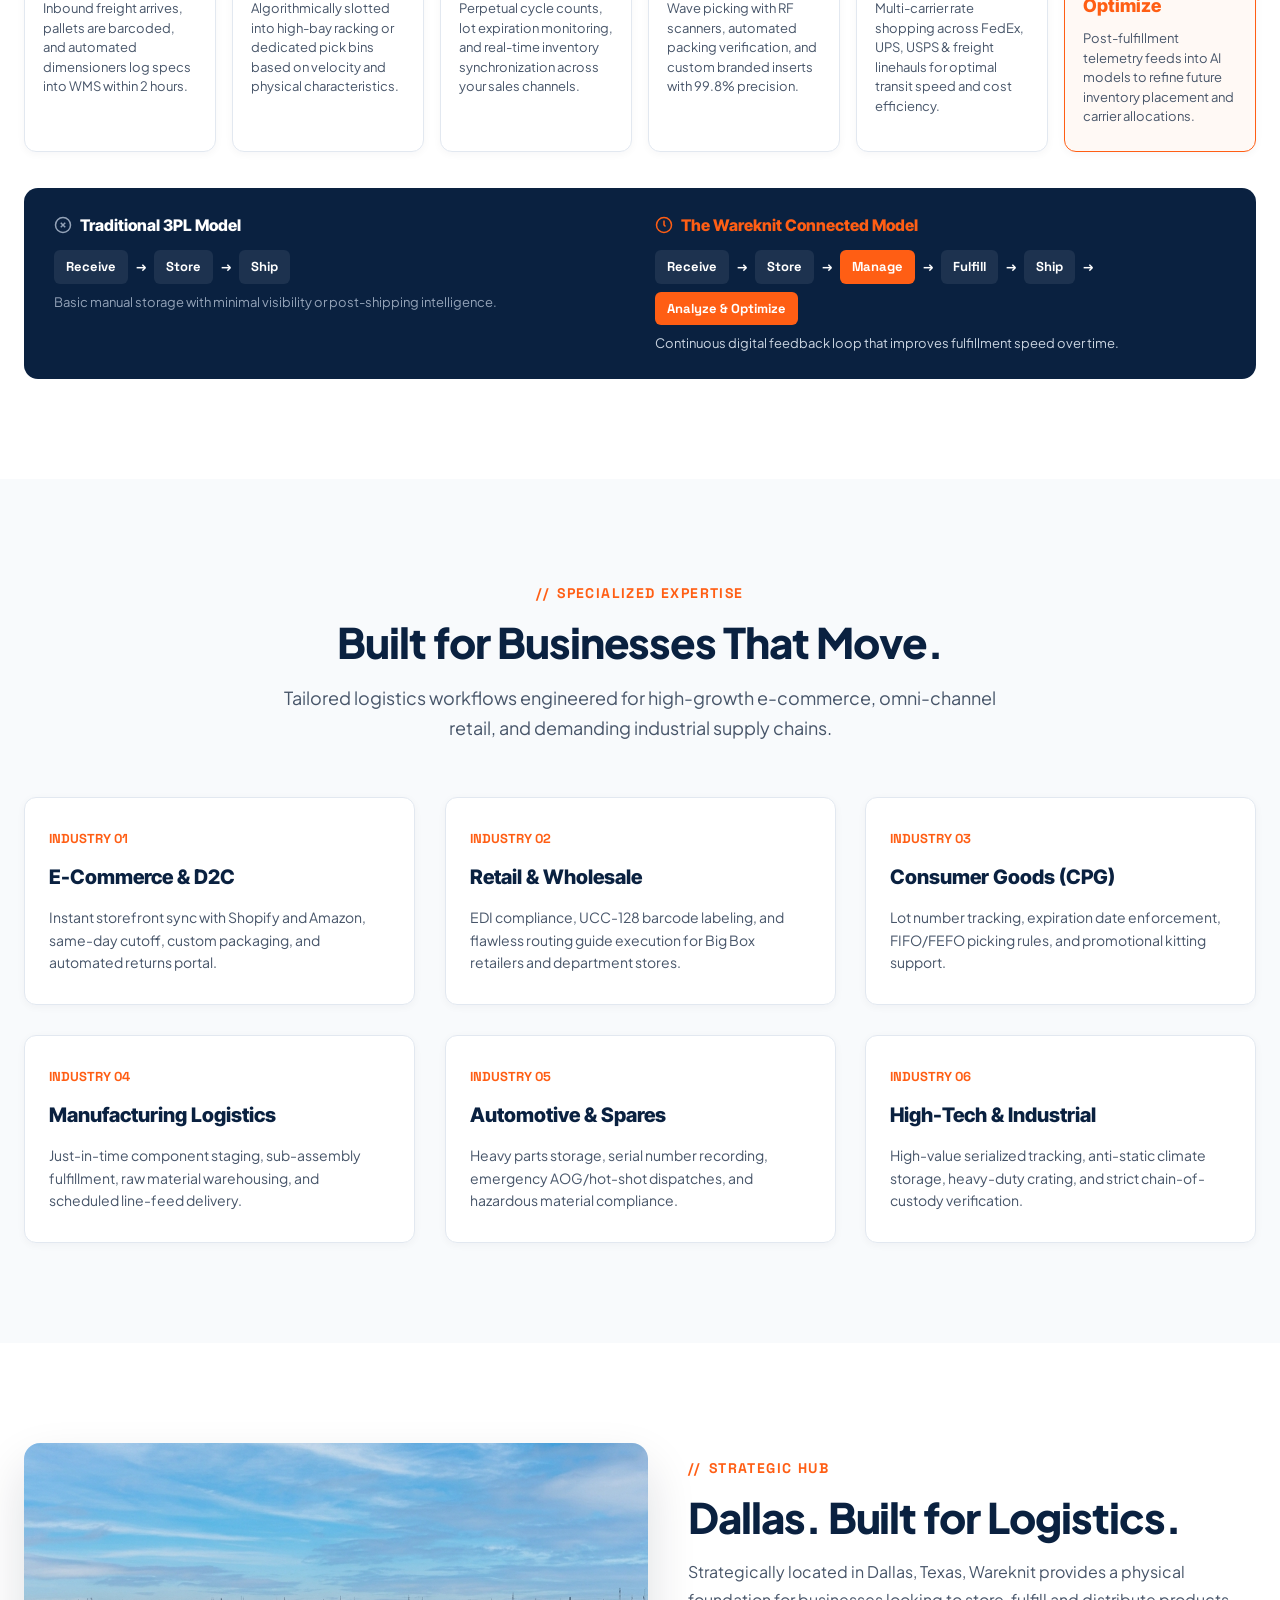
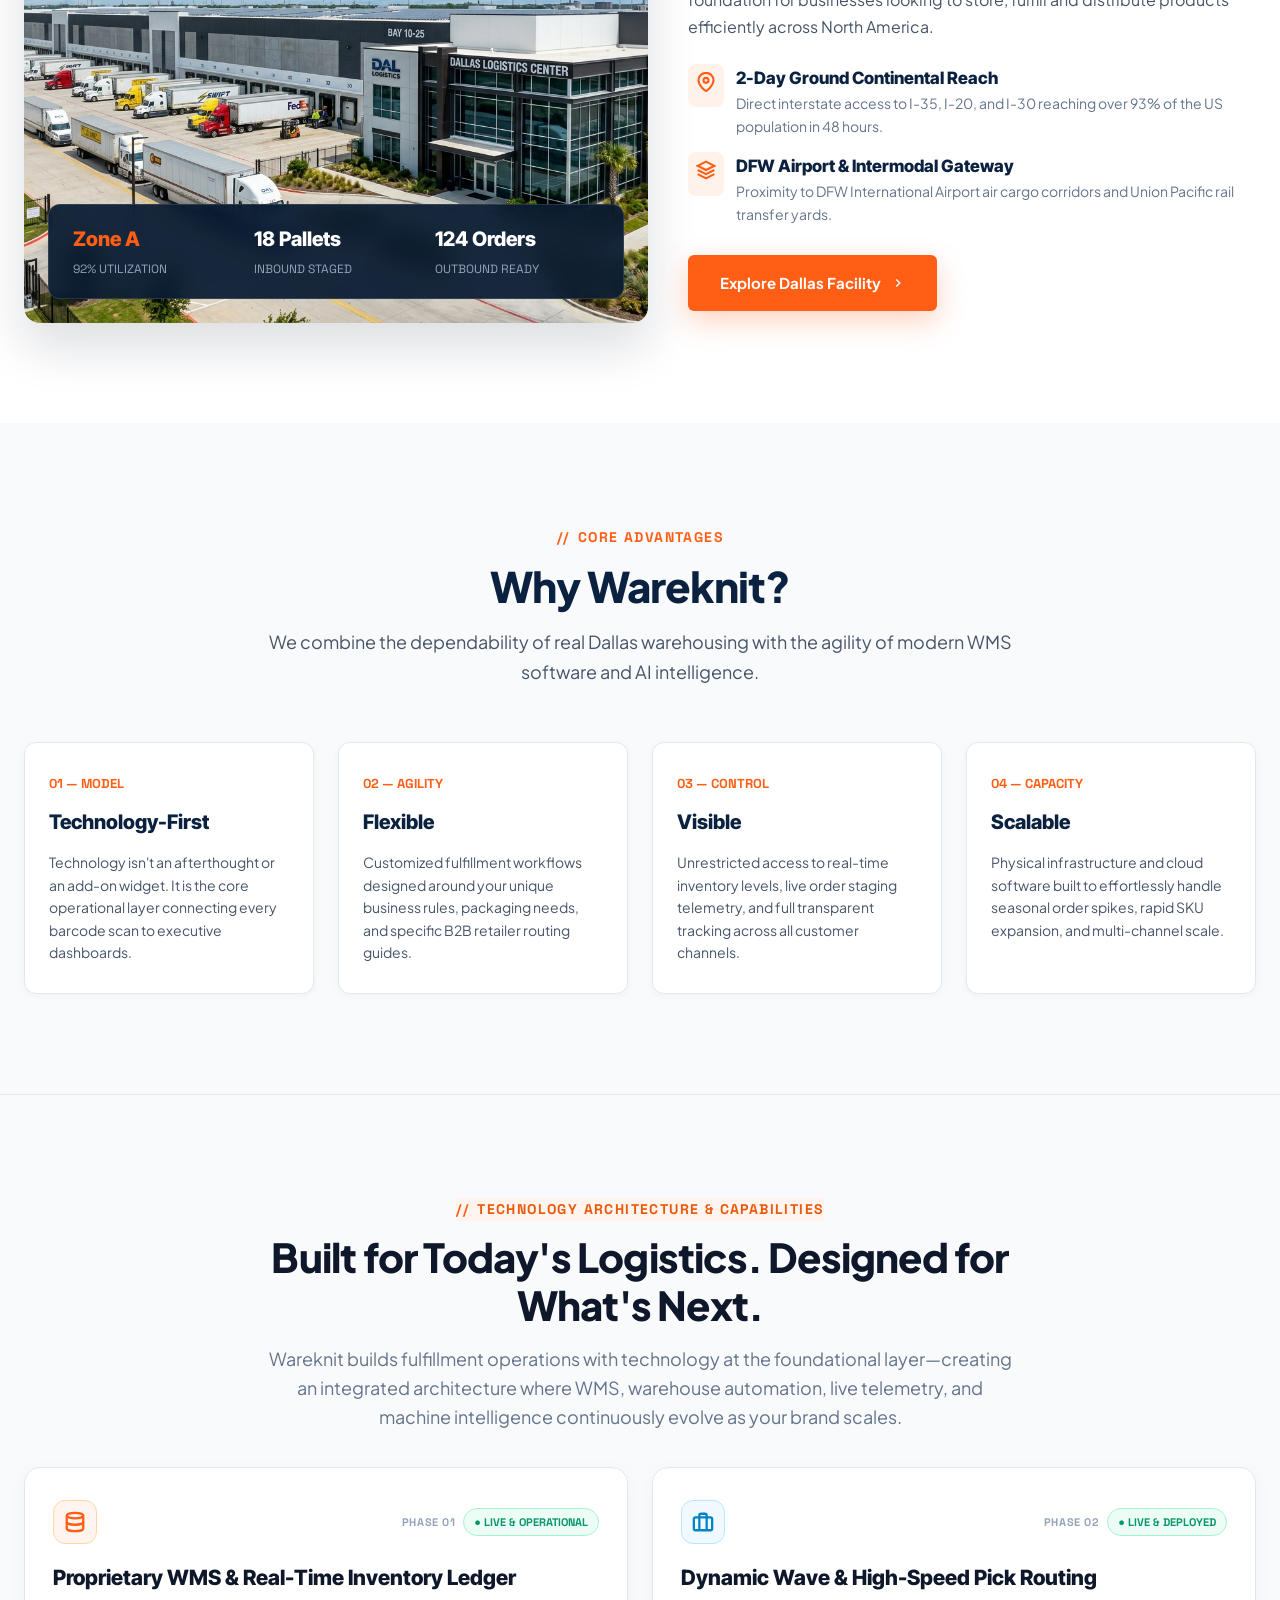
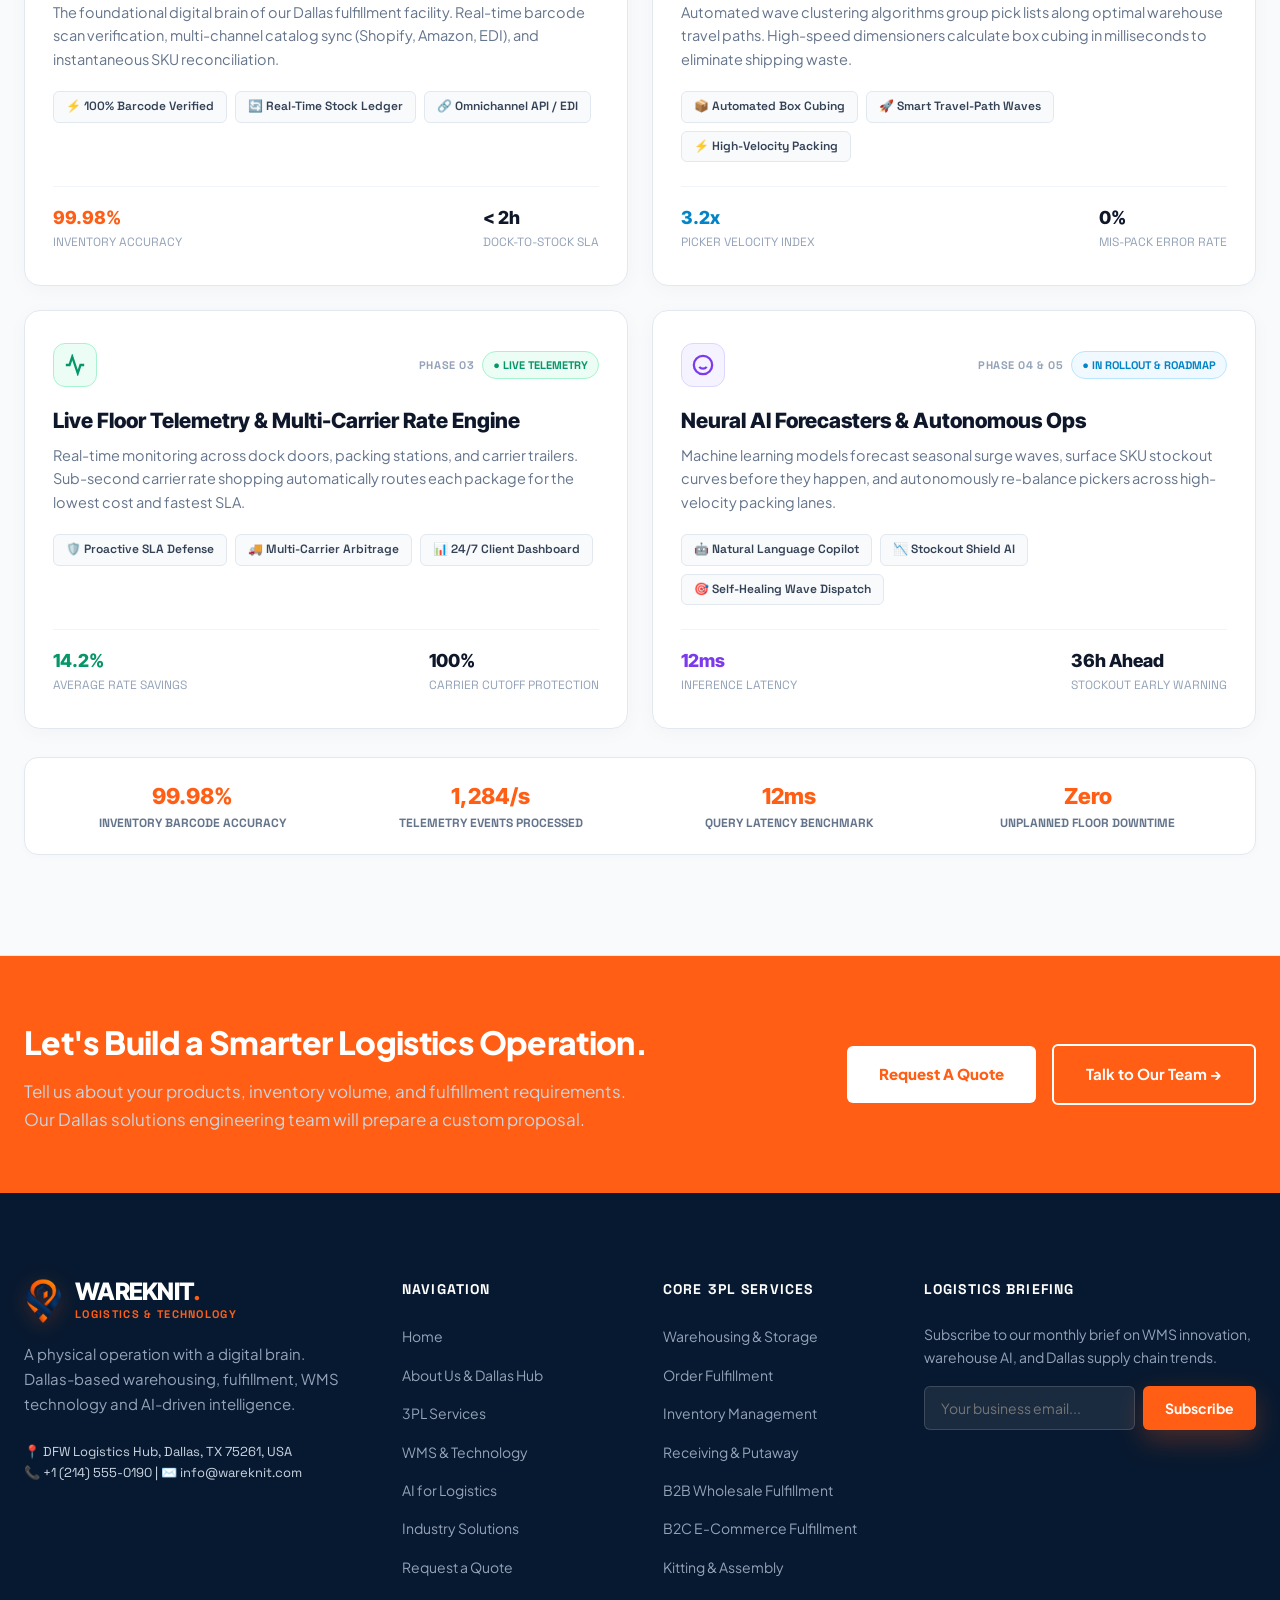
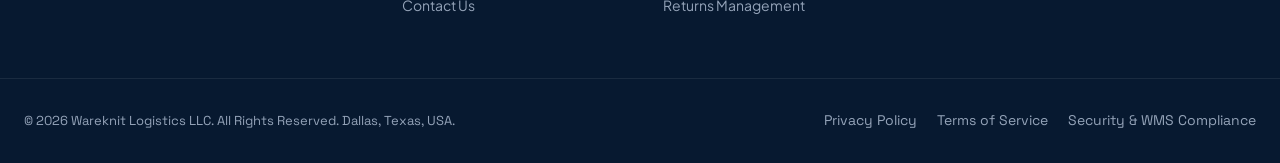
==== commit 103b1aaa: "feat(ui): redesign Built for Today's Logistics section with elevated 4-Card Master Suite layout and " ====
--- a/index.html
+++ b/index.html
@@ -1241,148 +1241,189 @@
     </div>
   </section>
 
-  <!-- ================= 11. FUTURE-READY TECHNOLOGY ROADMAP ================= -->
-  <section class="section-padding tech-evolution-section" id="roadmap">
+  <!-- ================= 11. FUTURE-READY TECHNOLOGY CARDS ================= -->
+  <section class="section-padding logistics-card-section" id="roadmap">
     <div class="container">
       <div class="section-header reveal" style="text-align: center; margin-bottom: 24px;">
         <div class="sub-title-tag" style="background: #FFF5EE; color: #EA580C; border-color: #FED7AA;">
-          <span class="tag-slash">//</span> TECHNOLOGY EVOLUTION &amp; ARCHITECTURE
+          <span class="tag-slash">//</span> TECHNOLOGY ARCHITECTURE &amp; CAPABILITIES
         </div>
         <h2 class="section-title" style="color: #0F172A; font-size: 2.5rem; letter-spacing: -0.02em;">Built for Today's Logistics. Designed for What's Next.</h2>
         <p class="section-subtitle" style="color: #64748B; max-width: 760px; margin: 0 auto; line-height: 1.6;">
-          Wareknit builds fulfillment operations with technology at the foundational layer—creating an architecture where WMS, warehouse automation, live telemetry, and machine intelligence continuously evolve alongside your scale.
+          Wareknit builds fulfillment operations with technology at the foundational layer—creating an integrated architecture where WMS, warehouse automation, live telemetry, and machine intelligence continuously evolve as your brand scales.
         </p>
       </div>
 
-      <!-- 5-Phase Evolution Architecture Grid -->
-      <div class="tech-evolution-grid reveal">
+      <!-- 4-Card Master Suite Grid -->
+      <div class="logistics-cards-grid reveal">
         
-        <!-- Phase 01: WMS Core -->
-        <div class="tech-evolution-card active-phase">
+        <!-- Card 01: WMS & Physical Operating Ledger -->
+        <div class="logistics-feature-card primary-accent">
           <div>
-            <div class="tech-card-top-row">
-              <span class="tech-phase-num">PHASE 01</span>
-              <span class="tech-status-badge live">● ACTIVE</span>
-            </div>
-            <div class="tech-card-icon">
-              <svg width="20" height="20" viewBox="0 0 24 24" fill="none" stroke="currentColor" stroke-width="2.5"><ellipse cx="12" cy="5" rx="9" ry="3"></ellipse><path d="M21 12c0 1.66-4 3-9 3s-9-1.34-9-3"></path><path d="M3 5v14c0 1.66 4 3 9 3s9-1.34 9-3V5"></path></svg>
-            </div>
-            <h4 class="tech-card-title">WMS Core Engine</h4>
-            <p class="tech-card-desc">Foundational warehouse operating ledger with real-time barcode telemetry.</p>
-          </div>
-          <ul class="tech-card-features-list">
-            <li>Handheld RF scan workflows</li>
-            <li>Multi-channel inventory ledger</li>
-            <li>Sub-second API / EDI sync</li>
-          </ul>
-        </div>
-
-        <!-- Phase 02: Floor Automation -->
-        <div class="tech-evolution-card active-phase">
+            <div class="logistics-card-top">
+              <div class="logistics-card-icon-wrap">
+                <svg width="22" height="22" viewBox="0 0 24 24" fill="none" stroke="currentColor" stroke-width="2.5"><ellipse cx="12" cy="5" rx="9" ry="3"></ellipse><path d="M21 12c0 1.66-4 3-9 3s-9-1.34-9-3"></path><path d="M3 5v14c0 1.66 4 3 9 3s9-1.34 9-3V5"></path></svg>
+              </div>
+              <div class="logistics-card-badge-group">
+                <span class="logistics-phase-tag">PHASE 01</span>
+                <span class="logistics-status-chip active">● LIVE &amp; OPERATIONAL</span>
+              </div>
+            </div>
+            
+            <h3 class="logistics-card-title">Proprietary WMS &amp; Real-Time Inventory Ledger</h3>
+            <p class="logistics-card-desc">
+              The foundational digital brain of our Dallas fulfillment facility. Real-time barcode scan verification, multi-channel catalog sync (Shopify, Amazon, EDI), and instantaneous SKU reconciliation.
+            </p>
+
+            <div class="logistics-card-pills-row">
+              <span class="logistics-feature-pill">⚡ 100% Barcode Verified</span>
+              <span class="logistics-feature-pill">🔄 Real-Time Stock Ledger</span>
+              <span class="logistics-feature-pill">🔗 Omnichannel API / EDI</span>
+            </div>
+          </div>
+
+          <div class="logistics-card-footer">
+            <div>
+              <div class="logistics-card-kpi" style="color: var(--color-primary);">99.98%</div>
+              <div class="logistics-card-kpi-label">Inventory Accuracy</div>
+            </div>
+            <div>
+              <div class="logistics-card-kpi" style="color: #0F172A;">&lt; 2h</div>
+              <div class="logistics-card-kpi-label">Dock-to-Stock SLA</div>
+            </div>
+          </div>
+        </div>
+
+        <!-- Card 02: Dynamic Wave & Pick Routing -->
+        <div class="logistics-feature-card cyan-accent">
           <div>
-            <div class="tech-card-top-row">
-              <span class="tech-phase-num">PHASE 02</span>
-              <span class="tech-status-badge live">● DEPLOYED</span>
-            </div>
-            <div class="tech-card-icon">
-              <svg width="20" height="20" viewBox="0 0 24 24" fill="none" stroke="currentColor" stroke-width="2.5"><rect x="2" y="7" width="20" height="14" rx="2" ry="2"></rect><path d="M16 21V5a2 2 0 0 0-2-2h-4a2 2 0 0 0-2 2v16"></path></svg>
-            </div>
-            <h4 class="tech-card-title">Floor Automation</h4>
-            <p class="tech-card-desc">High-speed dimensioners, automated wave routing, and rate shopping.</p>
-          </div>
-          <ul class="tech-card-features-list">
-            <li>Dynamic wave &amp; zone routing</li>
-            <li>Automatic cubing &amp; weighing</li>
-            <li>Multi-carrier rate shopping</li>
-          </ul>
-        </div>
-
-        <!-- Phase 03: Live Telemetry -->
-        <div class="tech-evolution-card active-phase">
+            <div class="logistics-card-top">
+              <div class="logistics-card-icon-wrap">
+                <svg width="22" height="22" viewBox="0 0 24 24" fill="none" stroke="currentColor" stroke-width="2.5"><rect x="2" y="7" width="20" height="14" rx="2" ry="2"></rect><path d="M16 21V5a2 2 0 0 0-2-2h-4a2 2 0 0 0-2 2v16"></path></svg>
+              </div>
+              <div class="logistics-card-badge-group">
+                <span class="logistics-phase-tag">PHASE 02</span>
+                <span class="logistics-status-chip active">● LIVE &amp; DEPLOYED</span>
+              </div>
+            </div>
+            
+            <h3 class="logistics-card-title">Dynamic Wave &amp; High-Speed Pick Routing</h3>
+            <p class="logistics-card-desc">
+              Automated wave clustering algorithms group pick lists along optimal warehouse travel paths. High-speed dimensioners calculate box cubing in milliseconds to eliminate shipping waste.
+            </p>
+
+            <div class="logistics-card-pills-row">
+              <span class="logistics-feature-pill">📦 Automated Box Cubing</span>
+              <span class="logistics-feature-pill">🚀 Smart Travel-Path Waves</span>
+              <span class="logistics-feature-pill">⚡ High-Velocity Packing</span>
+            </div>
+          </div>
+
+          <div class="logistics-card-footer">
+            <div>
+              <div class="logistics-card-kpi" style="color: #0284C7;">3.2x</div>
+              <div class="logistics-card-kpi-label">Picker Velocity Index</div>
+            </div>
+            <div>
+              <div class="logistics-card-kpi" style="color: #0F172A;">0%</div>
+              <div class="logistics-card-kpi-label">Mis-Pack Error Rate</div>
+            </div>
+          </div>
+        </div>
+
+        <!-- Card 03: Continuous Floor Telemetry & SLA Defense -->
+        <div class="logistics-feature-card green-accent">
           <div>
-            <div class="tech-card-top-row">
-              <span class="tech-phase-num">PHASE 03</span>
-              <span class="tech-status-badge live">● LIVE</span>
-            </div>
-            <div class="tech-card-icon">
-              <svg width="20" height="20" viewBox="0 0 24 24" fill="none" stroke="currentColor" stroke-width="2.5"><polyline points="22 12 18 12 15 21 9 3 6 12 2 12"></polyline></svg>
-            </div>
-            <h4 class="tech-card-title">Live Telemetry</h4>
-            <p class="tech-card-desc">Real-time visibility into picker pacing, dock doors, and carrier cutoffs.</p>
-          </div>
-          <ul class="tech-card-features-list">
-            <li>Live dock SLA tracking</li>
-            <li>Picker productivity index</li>
-            <li>Customer telemetry portal</li>
-          </ul>
-        </div>
-
-        <!-- Phase 04: Neural AI Engine -->
-        <div class="tech-evolution-card">
+            <div class="logistics-card-top">
+              <div class="logistics-card-icon-wrap">
+                <svg width="22" height="22" viewBox="0 0 24 24" fill="none" stroke="currentColor" stroke-width="2.5"><polyline points="22 12 18 12 15 21 9 3 6 12 2 12"></polyline></svg>
+              </div>
+              <div class="logistics-card-badge-group">
+                <span class="logistics-phase-tag">PHASE 03</span>
+                <span class="logistics-status-chip active">● LIVE TELEMETRY</span>
+              </div>
+            </div>
+            
+            <h3 class="logistics-card-title">Live Floor Telemetry &amp; Multi-Carrier Rate Engine</h3>
+            <p class="logistics-card-desc">
+              Real-time monitoring across dock doors, packing stations, and carrier trailers. Sub-second carrier rate shopping automatically routes each package for the lowest cost and fastest SLA.
+            </p>
+
+            <div class="logistics-card-pills-row">
+              <span class="logistics-feature-pill">🛡️ Proactive SLA Defense</span>
+              <span class="logistics-feature-pill">🚚 Multi-Carrier Arbitrage</span>
+              <span class="logistics-feature-pill">📊 24/7 Client Dashboard</span>
+            </div>
+          </div>
+
+          <div class="logistics-card-footer">
+            <div>
+              <div class="logistics-card-kpi" style="color: #059669;">14.2%</div>
+              <div class="logistics-card-kpi-label">Average Rate Savings</div>
+            </div>
+            <div>
+              <div class="logistics-card-kpi" style="color: #0F172A;">100%</div>
+              <div class="logistics-card-kpi-label">Carrier Cutoff Protection</div>
+            </div>
+          </div>
+        </div>
+
+        <!-- Card 04: Neural AI & Autonomous Operations -->
+        <div class="logistics-feature-card purple-accent">
           <div>
-            <div class="tech-card-top-row">
-              <span class="tech-phase-num">PHASE 04</span>
-              <span class="tech-status-badge rollout">● IN ROLLOUT</span>
-            </div>
-            <div class="tech-card-icon">
-              <svg width="20" height="20" viewBox="0 0 24 24" fill="none" stroke="currentColor" stroke-width="2.5"><circle cx="12" cy="12" r="10"></circle><path d="M8 14s1.5 2 4 2 4-2 4-2"></path><line x1="9" y1="9" x2="9.01" y2="9"></line><line x1="15" y1="9" x2="15.01" y2="9"></line></svg>
-            </div>
-            <h4 class="tech-card-title">Neural AI Copilot</h4>
-            <p class="tech-card-desc">Machine learning models for exception triage and natural language queries.</p>
-          </div>
-          <ul class="tech-card-features-list">
-            <li>Natural language floor queries</li>
-            <li>Proactive stockout forecaster</li>
-            <li>Real-time exception triage</li>
-          </ul>
-        </div>
-
-        <!-- Phase 05: Autonomous Operations -->
-        <div class="tech-evolution-card">
-          <div>
-            <div class="tech-card-top-row">
-              <span class="tech-phase-num">PHASE 05</span>
-              <span class="tech-status-badge roadmap">● ROADMAP</span>
-            </div>
-            <div class="tech-card-icon">
-              <svg width="20" height="20" viewBox="0 0 24 24" fill="none" stroke="currentColor" stroke-width="2.5"><polygon points="12 2 2 7 12 12 22 7 12 2"></polygon><polyline points="2 17 12 22 22 17"></polyline><polyline points="2 12 12 17 22 12"></polyline></svg>
-            </div>
-            <h4 class="tech-card-title">Autonomous Ops</h4>
-            <p class="tech-card-desc">Self-optimizing pallet slotting and automated carrier rate negotiation.</p>
-          </div>
-          <ul class="tech-card-features-list">
-            <li>Dynamic SKU slotting AI</li>
-            <li>Self-healing SLA routing</li>
-            <li>Automated supplier ordering</li>
-          </ul>
-        </div>
-
-      </div>
-
-      <!-- Bottom Architecture Assurance Banner -->
-      <div class="tech-assurance-banner reveal">
-        <div class="tech-assurance-item">
-          <div class="tech-assurance-icon" style="color: #059669; background: #ECFDF5; border-color: #A7F3D0;">🛡️</div>
-          <div class="tech-assurance-text">
-            <strong>Enterprise-Grade Security</strong>
-            <p>SOC 2 aligned infrastructure, TLS 1.3 encryption, and strict role-based data isolation.</p>
-          </div>
-        </div>
-
-        <div class="tech-assurance-item">
-          <div class="tech-assurance-icon" style="color: var(--color-primary); background: #FFF5EE; border-color: #FED7AA;">⚡</div>
-          <div class="tech-assurance-text">
-            <strong>Continuous Event Streaming</strong>
-            <p>Sub-second webhook and REST API updates connecting Dallas floor hardware with your ERP.</p>
-          </div>
-        </div>
-
-        <div class="tech-assurance-item">
-          <div class="tech-assurance-icon" style="color: #0284C7; background: #F0F9FF; border-color: #BAE6FD;">📈</div>
-          <div class="tech-assurance-text">
-            <strong>Zero-Downtime Releases</strong>
-            <p>Bi-weekly technology enhancements deployed seamlessly without impacting active floor fulfillment.</p>
-          </div>
+            <div class="logistics-card-top">
+              <div class="logistics-card-icon-wrap">
+                <svg width="22" height="22" viewBox="0 0 24 24" fill="none" stroke="currentColor" stroke-width="2.5"><circle cx="12" cy="12" r="10"></circle><path d="M8 14s1.5 2 4 2 4-2 4-2"></path><line x1="9" y1="9" x2="9.01" y2="9"></line><line x1="15" y1="9" x2="15.01" y2="9"></line></svg>
+              </div>
+              <div class="logistics-card-badge-group">
+                <span class="logistics-phase-tag">PHASE 04 &amp; 05</span>
+                <span class="logistics-status-chip rollout">● IN ROLLOUT &amp; ROADMAP</span>
+              </div>
+            </div>
+            
+            <h3 class="logistics-card-title">Neural AI Forecasters &amp; Autonomous Ops</h3>
+            <p class="logistics-card-desc">
+              Machine learning models forecast seasonal surge waves, surface SKU stockout curves before they happen, and autonomously re-balance pickers across high-velocity packing lanes.
+            </p>
+
+            <div class="logistics-card-pills-row">
+              <span class="logistics-feature-pill">🤖 Natural Language Copilot</span>
+              <span class="logistics-feature-pill">📉 Stockout Shield AI</span>
+              <span class="logistics-feature-pill">🎯 Self-Healing Wave Dispatch</span>
+            </div>
+          </div>
+
+          <div class="logistics-card-footer">
+            <div>
+              <div class="logistics-card-kpi" style="color: #7C3AED;">12ms</div>
+              <div class="logistics-card-kpi-label">Inference Latency</div>
+            </div>
+            <div>
+              <div class="logistics-card-kpi" style="color: #0F172A;">36h Ahead</div>
+              <div class="logistics-card-kpi-label">Stockout Early Warning</div>
+            </div>
+          </div>
+        </div>
+
+      </div>
+
+      <!-- Bottom Stats Ticker Strip -->
+      <div class="logistics-bottom-banner reveal">
+        <div class="logistics-bottom-stat">
+          <div class="num">99.98%</div>
+          <div class="label">Inventory Barcode Accuracy</div>
+        </div>
+        <div class="logistics-bottom-stat">
+          <div class="num">1,284/s</div>
+          <div class="label">Telemetry Events Processed</div>
+        </div>
+        <div class="logistics-bottom-stat">
+          <div class="num">12ms</div>
+          <div class="label">Query Latency Benchmark</div>
+        </div>
+        <div class="logistics-bottom-stat">
+          <div class="num">Zero</div>
+          <div class="label">Unplanned Floor Downtime</div>
         </div>
       </div>
 
--- a/css/style.css
+++ b/css/style.css
@@ -5105,216 +5105,252 @@
 }
 
 /* ==========================================================================
-   11. FUTURE-READY TECHNOLOGY EVOLUTION & ROADMAP (CLEAN & MODERN DESIGN)
+   11. "BUILT FOR TODAY'S LOGISTICS. DESIGNED FOR WHAT'S NEXT." (MODERN CARD STYLE)
    ========================================================================== */
-.tech-evolution-section {
+.logistics-card-section {
+  background: #F8FAFC;
+  border-top: 1px solid #E2E8F0;
+  border-bottom: 1px solid #E2E8F0;
+  position: relative;
+}
+
+.logistics-cards-grid {
+  display: grid;
+  grid-template-columns: repeat(2, 1fr);
+  gap: 24px;
+  margin-top: 36px;
+}
+
+.logistics-feature-card {
   background: #FFFFFF;
+  border: 1px solid #E2E8F0;
+  border-radius: 16px;
+  padding: 32px 28px;
+  display: flex;
+  flex-direction: column;
+  justify-content: space-between;
+  box-shadow: 0 4px 20px rgba(15, 23, 42, 0.03);
+  transition: all 0.3s cubic-bezier(0.16, 1, 0.3, 1);
   position: relative;
-}
-
-.tech-evolution-grid {
-  display: grid;
-  grid-template-columns: repeat(5, 1fr);
-  gap: 18px;
-  position: relative;
-  margin-top: 36px;
-}
-
-.tech-evolution-card {
+  overflow: hidden;
+}
+
+.logistics-feature-card::before {
+  content: '';
+  position: absolute;
+  top: 0;
+  left: 0;
+  right: 0;
+  height: 4px;
+  background: transparent;
+  transition: background 0.3s ease;
+}
+
+.logistics-feature-card:hover {
+  border-color: #CBD5E1;
+  transform: translateY(-5px);
+  box-shadow: 0 16px 36px rgba(15, 23, 42, 0.08);
+}
+
+.logistics-feature-card.primary-accent:hover::before {
+  background: var(--color-primary);
+}
+
+.logistics-feature-card.cyan-accent:hover::before {
+  background: #0284C7;
+}
+
+.logistics-feature-card.green-accent:hover::before {
+  background: #059669;
+}
+
+.logistics-feature-card.purple-accent:hover::before {
+  background: #8B5CF6;
+}
+
+/* Card Header */
+.logistics-card-top {
+  display: flex;
+  align-items: center;
+  justify-content: space-between;
+  margin-bottom: 20px;
+}
+
+.logistics-card-icon-wrap {
+  width: 44px;
+  height: 44px;
+  border-radius: 12px;
+  background: #FFF5EE;
+  border: 1px solid #FED7AA;
+  color: var(--color-primary);
+  display: flex;
+  align-items: center;
+  justify-content: center;
+}
+
+.logistics-feature-card.cyan-accent .logistics-card-icon-wrap {
+  background: #F0F9FF;
+  border-color: #BAE6FD;
+  color: #0284C7;
+}
+
+.logistics-feature-card.green-accent .logistics-card-icon-wrap {
+  background: #ECFDF5;
+  border-color: #A7F3D0;
+  color: #059669;
+}
+
+.logistics-feature-card.purple-accent .logistics-card-icon-wrap {
+  background: #F5F3FF;
+  border-color: #DDD6FE;
+  color: #7C3AED;
+}
+
+.logistics-card-badge-group {
+  display: flex;
+  align-items: center;
+  gap: 8px;
+}
+
+.logistics-phase-tag {
+  font-family: var(--font-tech);
+  font-size: 0.6875rem;
+  font-weight: 800;
+  color: #94A3B8;
+  letter-spacing: 0.05em;
+}
+
+.logistics-status-chip {
+  font-family: var(--font-tech);
+  font-size: 0.6875rem;
+  font-weight: 700;
+  padding: 4px 10px;
+  border-radius: 9999px;
+  display: inline-flex;
+  align-items: center;
+  gap: 4px;
+}
+
+.logistics-status-chip.active {
+  background: #ECFDF5;
+  border: 1px solid #A7F3D0;
+  color: #059669;
+}
+
+.logistics-status-chip.rollout {
+  background: #F0F9FF;
+  border: 1px solid #BAE6FD;
+  color: #0284C7;
+}
+
+.logistics-status-chip.roadmap {
+  background: #FFF7ED;
+  border: 1px solid #FED7AA;
+  color: #EA580C;
+}
+
+/* Card Body */
+.logistics-card-title {
+  font-family: var(--font-heading);
+  font-size: 1.3125rem;
+  font-weight: 800;
+  color: #0F172A;
+  margin-bottom: 10px;
+  line-height: 1.3;
+}
+
+.logistics-card-desc {
+  font-size: 0.90625rem;
+  color: #64748B;
+  line-height: 1.6;
+  margin-bottom: 20px;
+}
+
+/* Feature Pills Row */
+.logistics-card-pills-row {
+  display: flex;
+  flex-wrap: wrap;
+  gap: 8px;
+  margin-bottom: 24px;
+}
+
+.logistics-feature-pill {
+  background: #F8FAFC;
+  border: 1px solid #E2E8F0;
+  color: #334155;
+  font-family: var(--font-tech);
+  font-size: 0.75rem;
+  font-weight: 600;
+  padding: 5px 12px;
+  border-radius: 6px;
+  display: inline-flex;
+  align-items: center;
+  gap: 6px;
+}
+
+/* Card Footer Metric */
+.logistics-card-footer {
+  border-top: 1px solid #F1F5F9;
+  padding-top: 16px;
+  display: flex;
+  align-items: center;
+  justify-content: space-between;
+}
+
+.logistics-card-kpi {
+  font-family: var(--font-heading);
+  font-size: 1.125rem;
+  font-weight: 800;
+  color: #0F172A;
+}
+
+.logistics-card-kpi-label {
+  font-family: var(--font-tech);
+  font-size: 0.75rem;
+  color: #94A3B8;
+  text-transform: uppercase;
+}
+
+/* Bottom Stats Ticker Strip */
+.logistics-bottom-banner {
   background: #FFFFFF;
   border: 1px solid #E2E8F0;
   border-radius: 14px;
-  padding: 22px 18px;
-  display: flex;
-  flex-direction: column;
-  justify-content: space-between;
-  box-shadow: 0 2px 8px rgba(15, 23, 42, 0.03);
-  transition: all 0.25s ease;
-  position: relative;
-}
-
-.tech-evolution-card:hover {
-  border-color: #CBD5E1;
-  transform: translateY(-4px);
-  box-shadow: 0 12px 28px rgba(15, 23, 42, 0.07);
-}
-
-.tech-evolution-card.active-phase {
-  border-color: #FED7AA;
-  background: #FFFAF5;
-}
-
-.tech-evolution-card.active-phase:hover {
-  border-color: var(--color-primary);
-}
-
-.tech-card-top-row {
-  display: flex;
-  align-items: center;
-  justify-content: space-between;
-  margin-bottom: 14px;
-}
-
-.tech-phase-num {
+  padding: 20px 28px;
+  margin-top: 28px;
+  display: grid;
+  grid-template-columns: repeat(4, 1fr);
+  gap: 20px;
+  text-align: center;
+  box-shadow: 0 2px 8px rgba(15, 23, 42, 0.02);
+}
+
+.logistics-bottom-stat .num {
+  font-family: var(--font-heading);
+  font-size: 1.375rem;
+  font-weight: 800;
+  color: var(--color-primary);
+}
+
+.logistics-bottom-stat .label {
   font-family: var(--font-tech);
   font-size: 0.75rem;
-  font-weight: 800;
-  color: #94A3B8;
-  letter-spacing: 0.05em;
-}
-
-.tech-status-badge {
-  font-family: var(--font-tech);
-  font-size: 0.6875rem;
+  color: #64748B;
+  text-transform: uppercase;
   font-weight: 700;
-  padding: 3px 8px;
-  border-radius: 9999px;
-  display: inline-flex;
-  align-items: center;
-  gap: 4px;
-}
-
-.tech-status-badge.live {
-  background: #ECFDF5;
-  border: 1px solid #A7F3D0;
-  color: #059669;
-}
-
-.tech-status-badge.rollout {
-  background: #F0F9FF;
-  border: 1px solid #BAE6FD;
-  color: #0284C7;
-}
-
-.tech-status-badge.roadmap {
-  background: #FFF7ED;
-  border: 1px solid #FED7AA;
-  color: #EA580C;
-}
-
-.tech-card-icon {
-  width: 38px;
-  height: 38px;
-  border-radius: 10px;
-  background: #F8FAFC;
-  border: 1px solid #E2E8F0;
-  color: #0F172A;
-  display: flex;
-  align-items: center;
-  justify-content: center;
-  margin-bottom: 14px;
-}
-
-.tech-evolution-card.active-phase .tech-card-icon {
-  background: #FFF5EE;
-  border-color: #FED7AA;
-  color: var(--color-primary);
-}
-
-.tech-card-title {
-  font-family: var(--font-heading);
-  font-size: 1.0625rem;
-  font-weight: 800;
-  color: #0F172A;
-  margin-bottom: 6px;
-}
-
-.tech-card-desc {
-  font-size: 0.8125rem;
-  color: #64748B;
-  line-height: 1.45;
-  margin: 0 0 16px 0;
-}
-
-.tech-card-features-list {
-  list-style: none;
-  padding: 0;
-  margin: 0;
-  border-top: 1px solid #F1F5F9;
-  padding-top: 14px;
-  display: flex;
-  flex-direction: column;
-  gap: 6px;
-}
-
-.tech-card-features-list li {
-  font-size: 0.75rem;
-  color: #475569;
-  display: flex;
-  align-items: center;
-  gap: 6px;
-  line-height: 1.35;
-}
-
-.tech-card-features-list li::before {
-  content: '✓';
-  color: #059669;
-  font-weight: 800;
-  font-size: 0.75rem;
-}
-
-.tech-evolution-card.active-phase .tech-card-features-list li::before {
-  color: var(--color-primary);
-}
-
-/* Bottom Architecture Assurance Strip */
-.tech-assurance-banner {
-  background: #F8FAFC;
-  border: 1px solid #E2E8F0;
-  border-radius: 14px;
-  padding: 20px 24px;
-  margin-top: 32px;
-  display: grid;
-  grid-template-columns: repeat(3, 1fr);
-  gap: 20px;
-}
-
-.tech-assurance-item {
-  display: flex;
-  align-items: flex-start;
-  gap: 12px;
-}
-
-.tech-assurance-icon {
-  width: 32px;
-  height: 32px;
-  border-radius: 8px;
-  background: #FFFFFF;
-  border: 1px solid #E2E8F0;
-  display: flex;
-  align-items: center;
-  justify-content: center;
-  font-size: 0.9375rem;
-  flex-shrink: 0;
-}
-
-.tech-assurance-text strong {
-  display: block;
-  font-family: var(--font-heading);
-  font-size: 0.875rem;
-  font-weight: 700;
-  color: #0F172A;
-  margin-bottom: 2px;
-}
-
-.tech-assurance-text p {
-  font-size: 0.78125rem;
-  color: #64748B;
-  margin: 0;
-  line-height: 1.4;
-}
-
-@media (max-width: 1100px) {
-  .tech-evolution-grid {
+}
+
+@media (max-width: 992px) {
+  .logistics-cards-grid {
+    grid-template-columns: 1fr;
+  }
+  .logistics-bottom-banner {
     grid-template-columns: repeat(2, 1fr);
   }
-  .tech-assurance-banner {
-    grid-template-columns: 1fr;
-  }
-}
-
-@media (max-width: 640px) {
-  .tech-evolution-grid {
+}
+
+@media (max-width: 576px) {
+  .logistics-bottom-banner {
     grid-template-columns: 1fr;
   }
 }
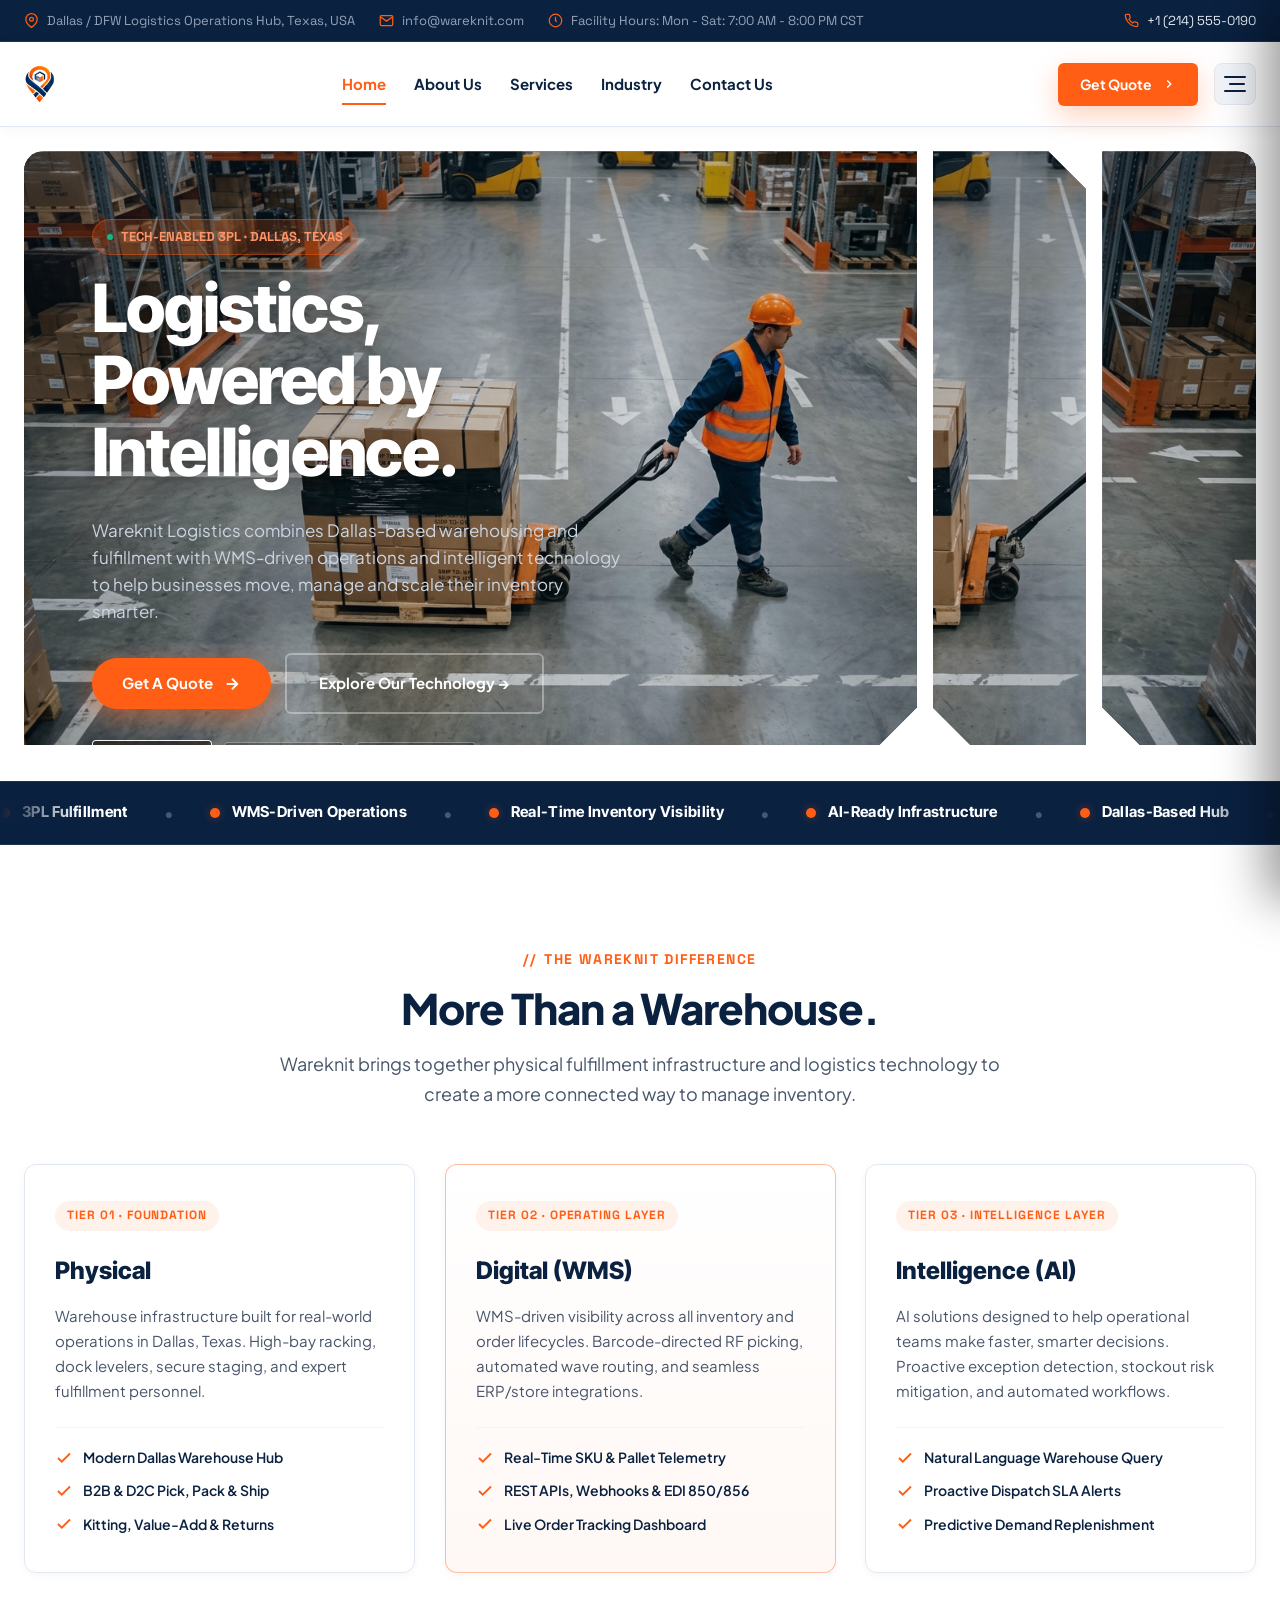
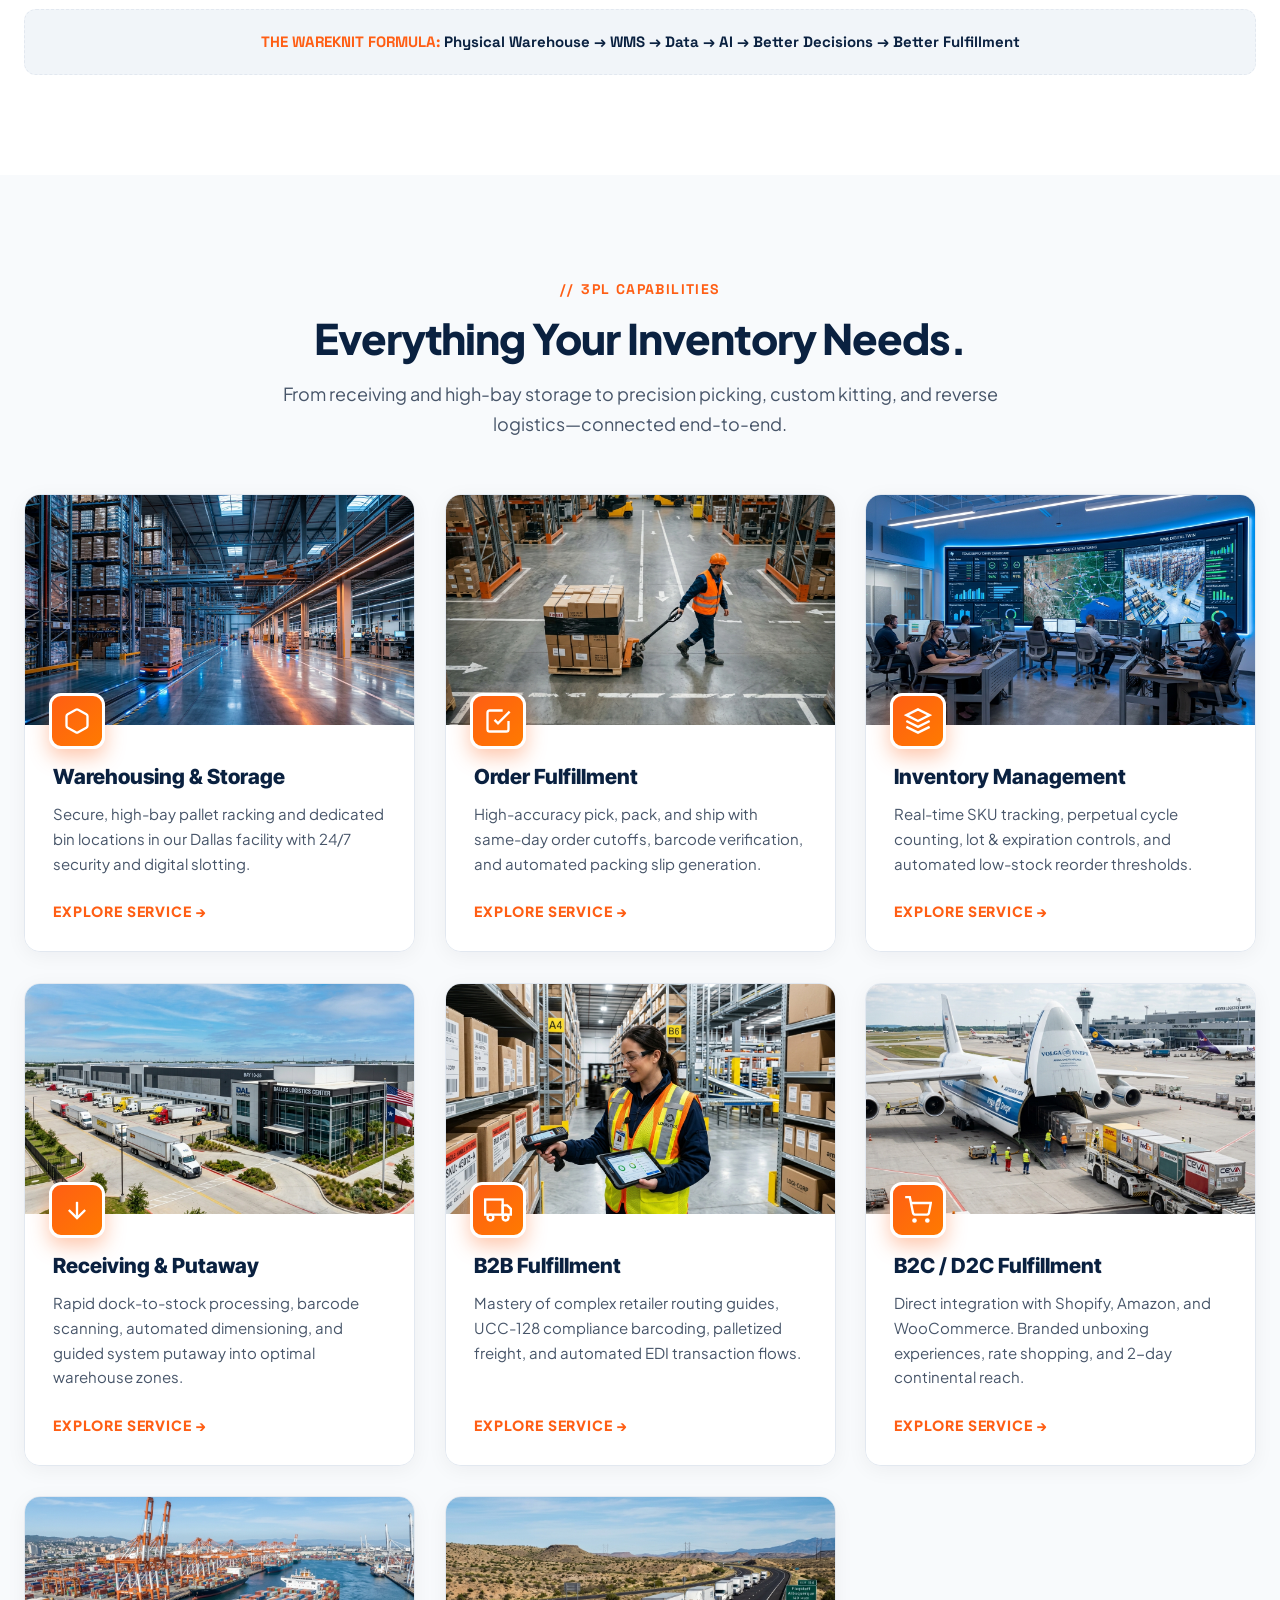
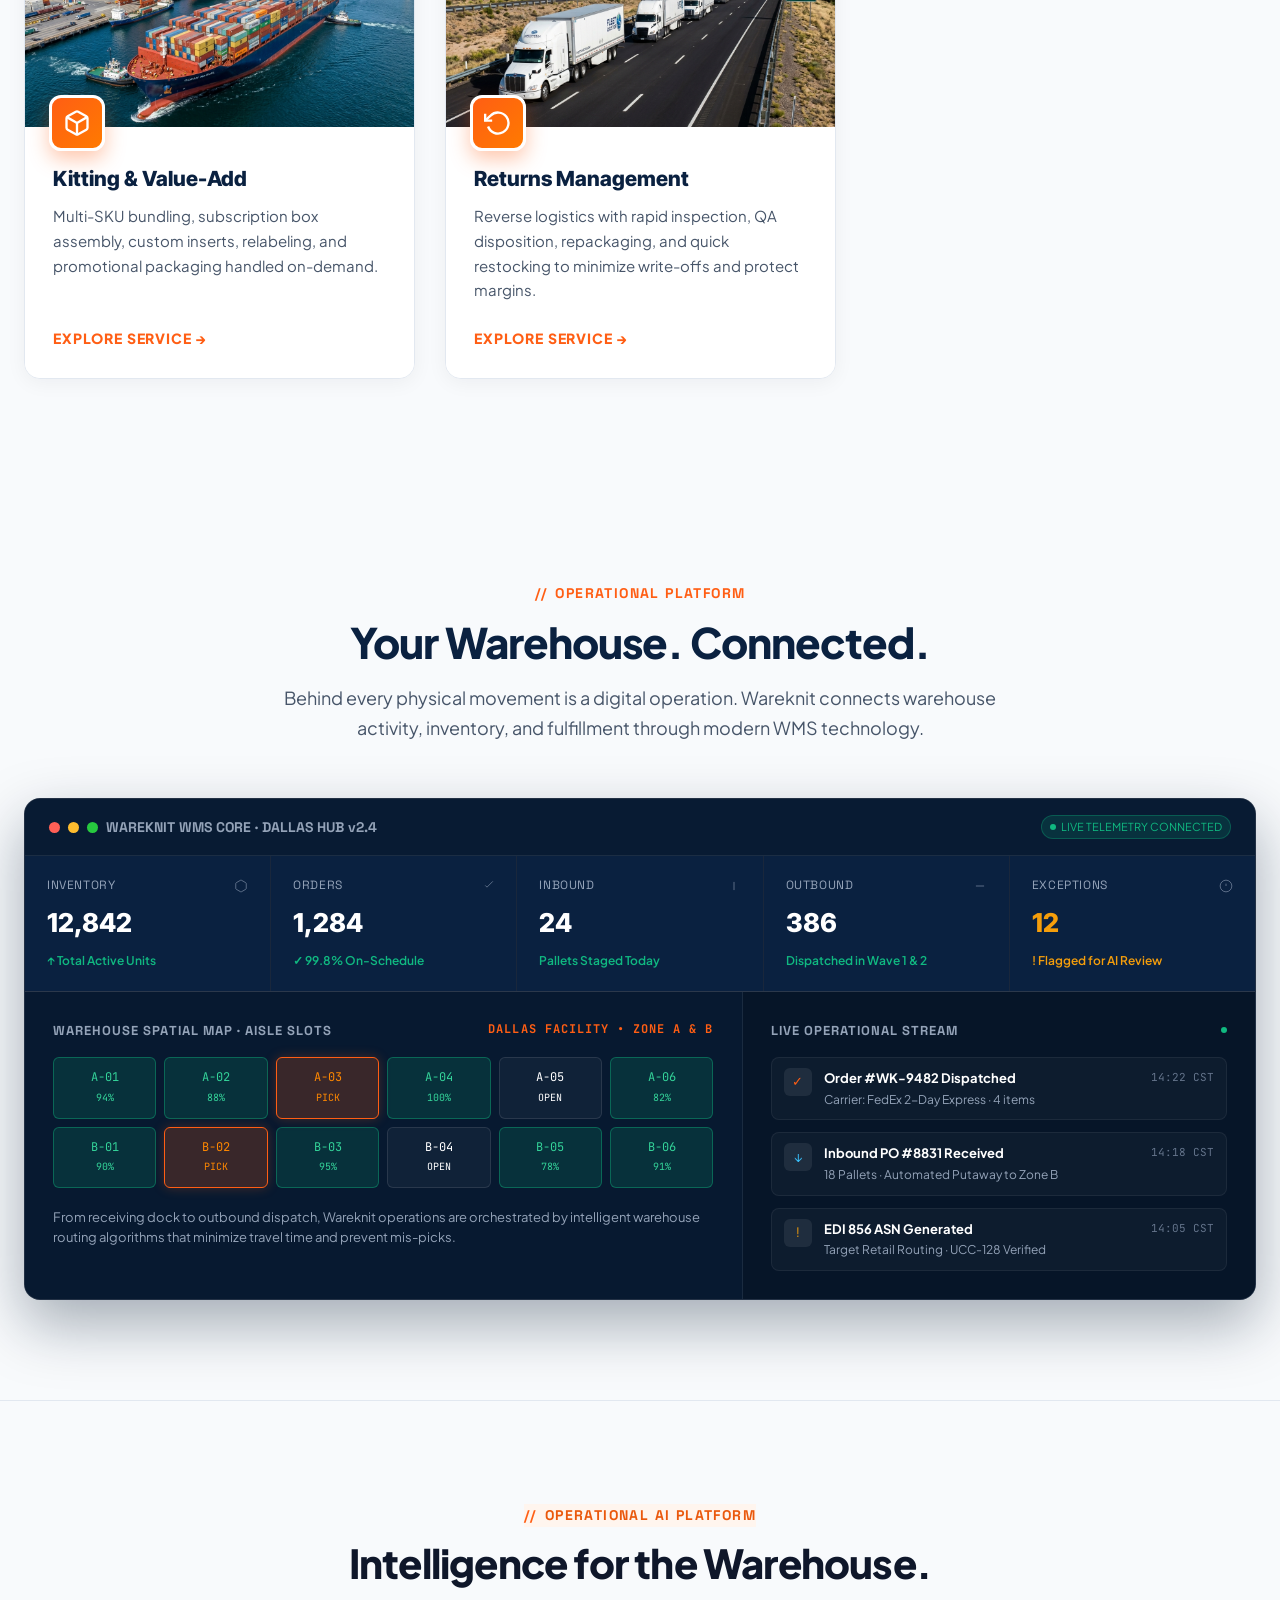
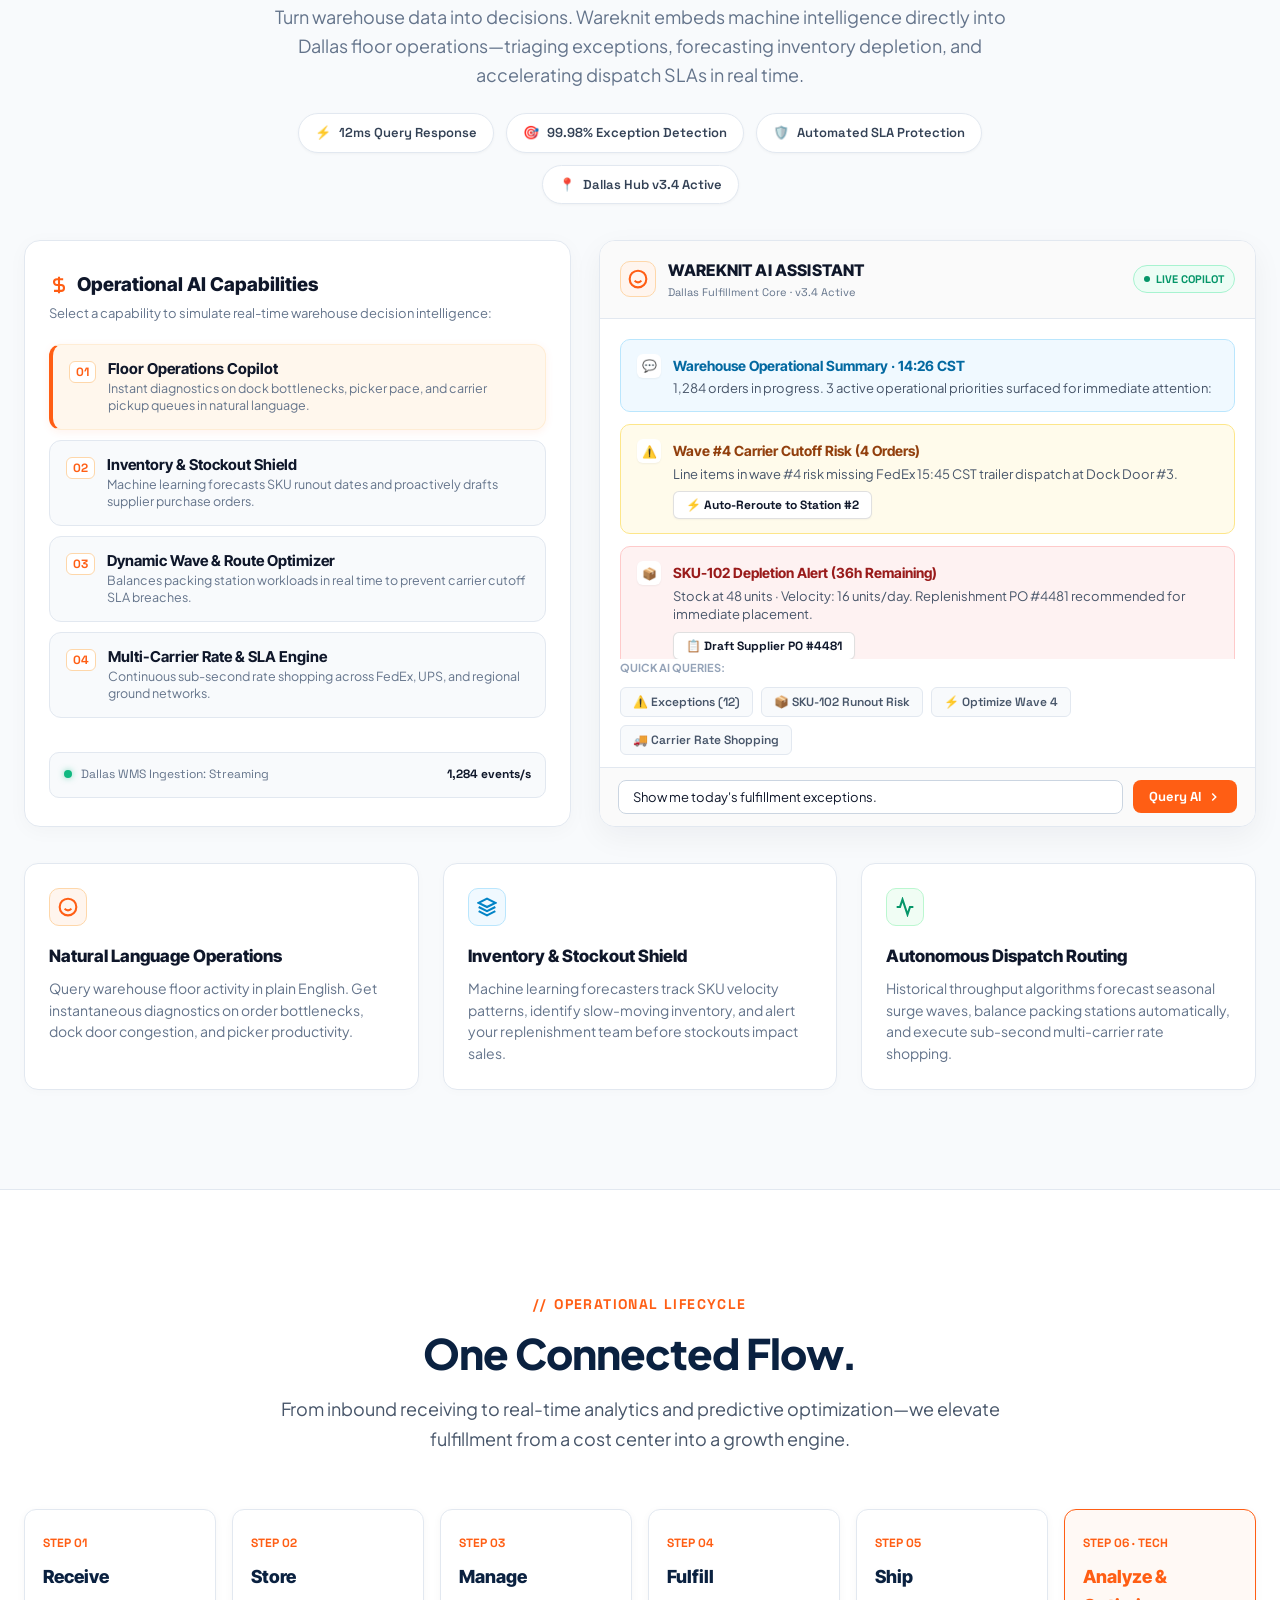
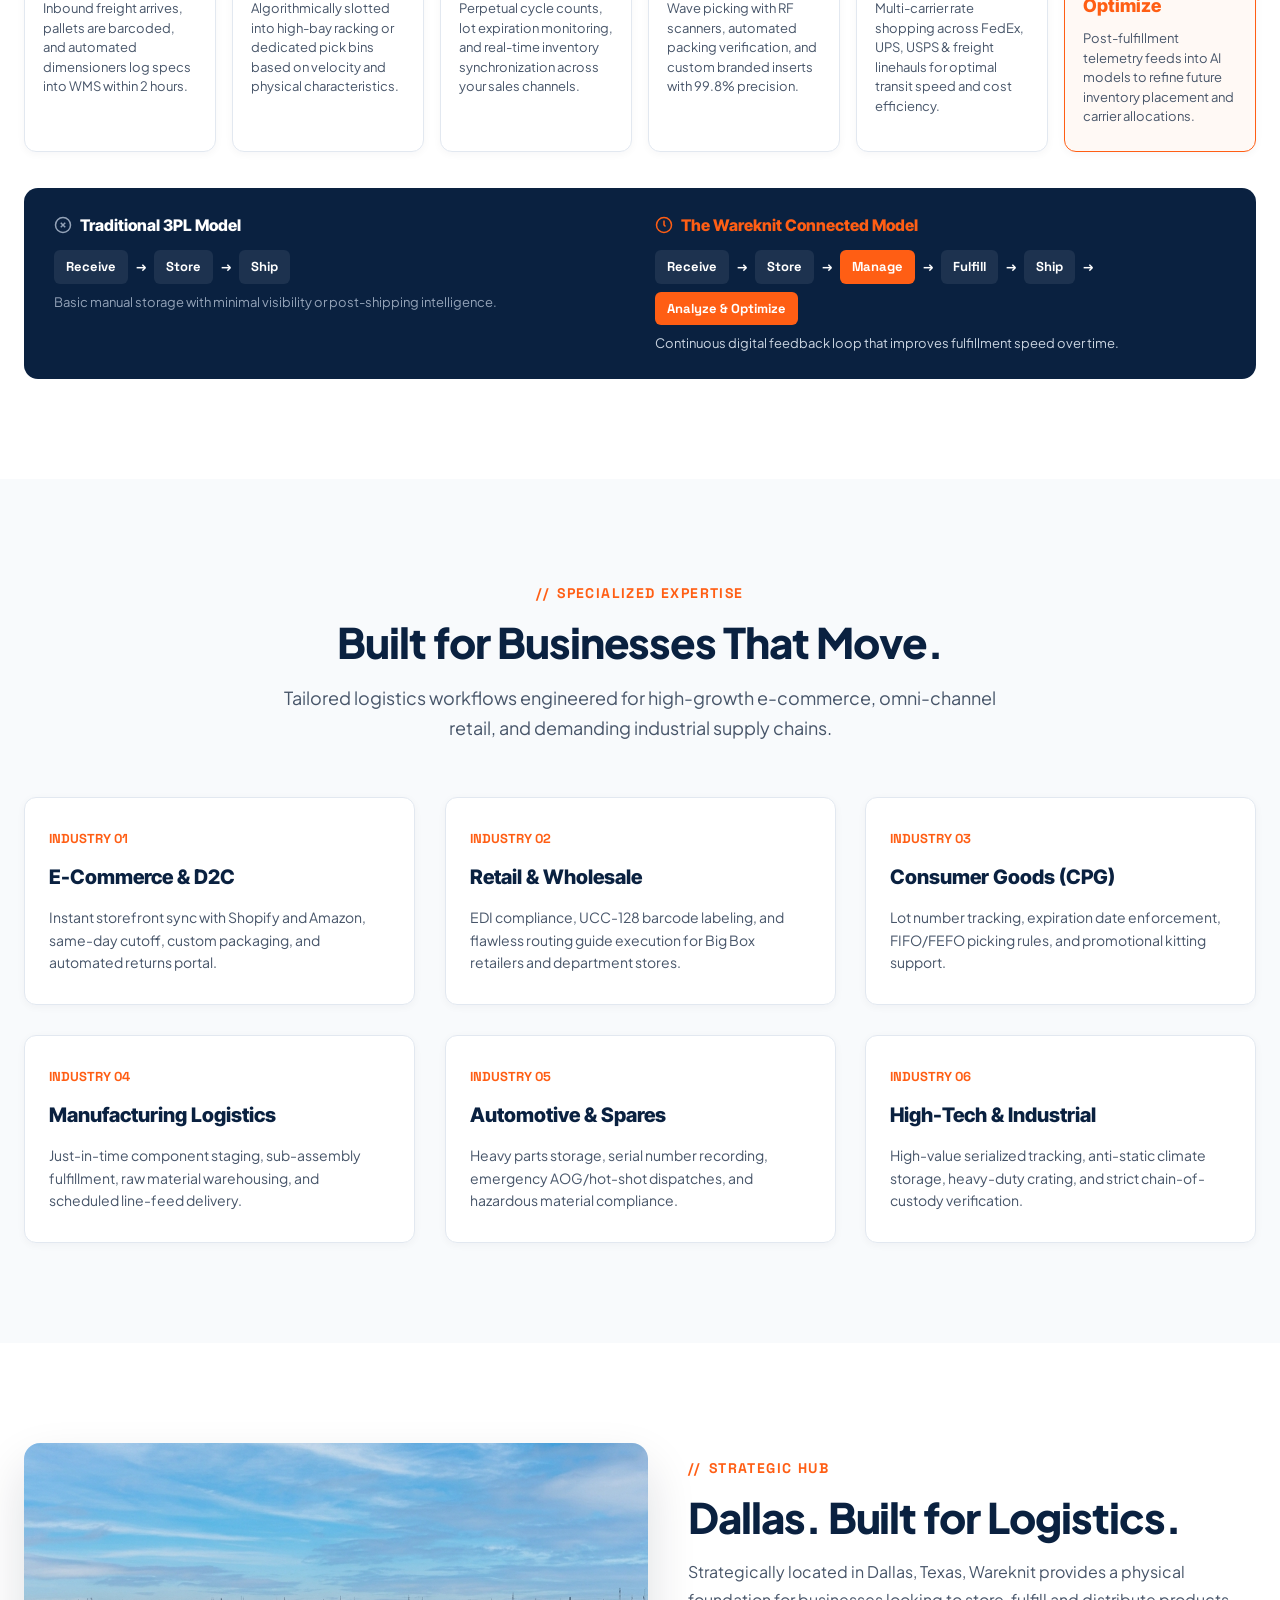
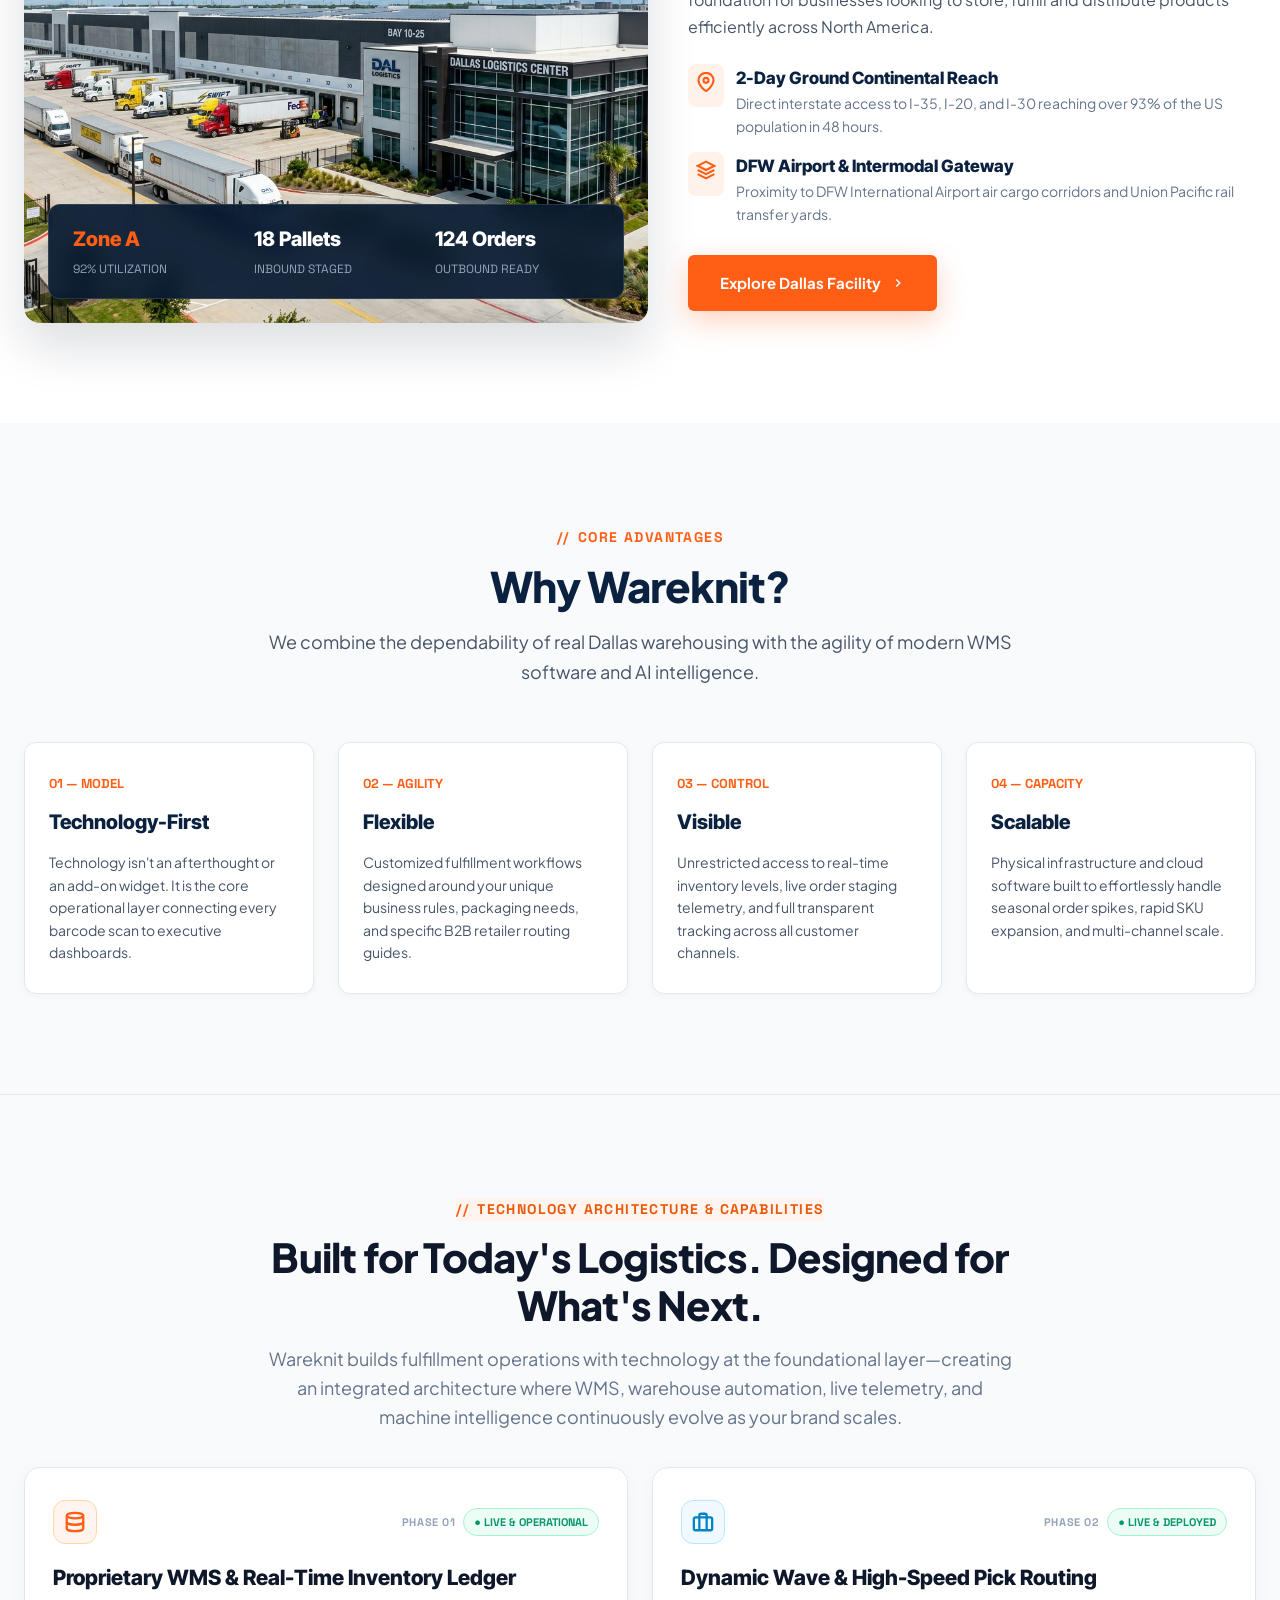
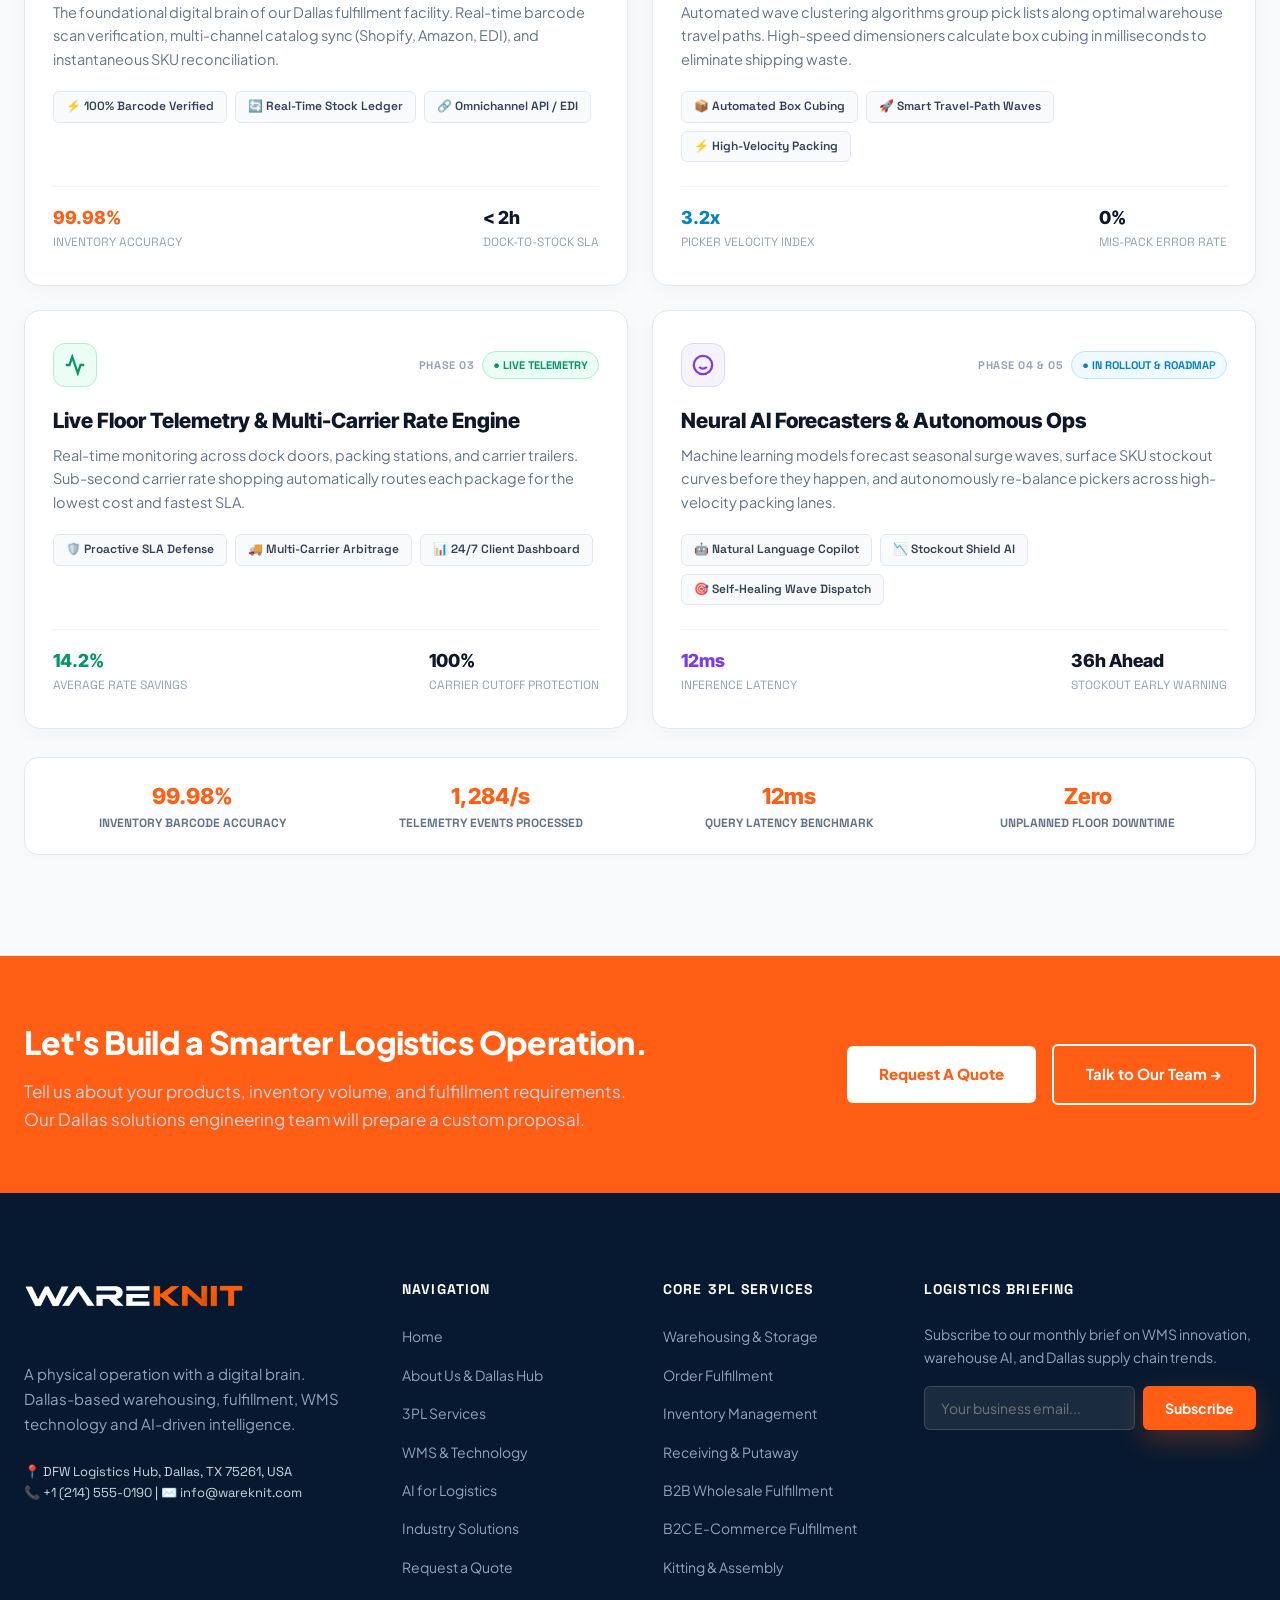
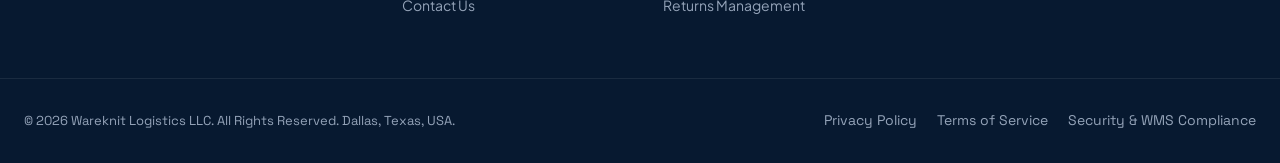
==== commit 575ce10d: "feat(brand): apply official Wareknit wordmark logo across headers, drawers, and footers" ====
--- a/index.html
+++ b/index.html
@@ -40,11 +40,7 @@
   <header class="site-header">
     <div class="container navbar">
       <a href="index.html" class="brand-logo" aria-label="Wareknit Logistics Home">
-        <img src="images/logo.png" alt="Wareknit Logistics Logo" class="brand-logo-img">
-        <div class="logo-text">
-          <span class="logo-title">WAREKNIT<span>.</span></span>
-          <span class="logo-subtitle">Logistics & Technology</span>
-        </div>
+        <img src="images/logo.png" alt="Wareknit Logistics" class="brand-logo-img">
       </a>
 
       <nav class="nav-menu" aria-label="Primary Navigation">
@@ -84,12 +80,9 @@
       </button>
 
       <div class="side-area-header">
-        <div class="brand-logo">
-          <img src="images/logo.png" alt="Wareknit Logo" class="brand-logo-img">
-          <div class="logo-text">
-            <span class="logo-title">WAREKNIT<span>.</span></span>
-          </div>
-        </div>
+        <a href="index.html" class="brand-logo">
+          <img src="images/logo_white.png" alt="Wareknit Logistics" class="brand-logo-img">
+        </a>
         <p class="side-area-description">
           A physical operation with a digital brain. Dallas-based warehousing, fulfillment, WMS technology and AI-driven intelligence.
         </p>
@@ -1451,13 +1444,9 @@
     <div class="container footer-grid">
       <!-- Col 1: Brand Info -->
       <div class="footer-brand">
-        <div class="brand-logo">
-          <img src="images/logo.png" alt="Wareknit Logo" class="brand-logo-img">
-          <div class="logo-text">
-            <span class="logo-title" style="color: #FFFFFF;">WAREKNIT<span>.</span></span>
-            <span class="logo-subtitle" style="color: var(--color-primary);">Logistics & Technology</span>
-          </div>
-        </div>
+        <a href="index.html" class="brand-logo" style="margin-bottom: 16px;">
+          <img src="images/logo_white.png" alt="Wareknit Logistics" class="brand-logo-footer-img">
+        </a>
         <p>
           A physical operation with a digital brain. Dallas-based warehousing, fulfillment, WMS technology and AI-driven intelligence.
         </p>
--- a/css/style.css
+++ b/css/style.css
@@ -432,63 +432,32 @@
 }
 
 .brand-logo {
-  display: flex;
-  align-items: center;
-  gap: 12px;
+  display: inline-flex;
+  align-items: center;
   text-decoration: none;
+  line-height: 1;
 }
 
 .brand-logo-img {
-  height: 46px;
+  height: 38px;
   width: auto;
-  max-width: 48px;
+  max-width: 220px;
   object-fit: contain;
-  filter: drop-shadow(0 4px 10px rgba(255, 94, 20, 0.28));
   transition: transform 0.25s cubic-bezier(0.16, 1, 0.3, 1);
+  display: block;
 }
 
 .brand-logo:hover .brand-logo-img {
-  transform: scale(1.08) rotate(-2deg);
-}
-
-.logo-icon {
-  width: 44px;
-  height: 44px;
-  background: linear-gradient(135deg, var(--color-primary) 0%, #FF8000 100%);
-  border-radius: 8px;
-  display: flex;
-  align-items: center;
-  justify-content: center;
-  color: #FFFFFF;
-  box-shadow: 0 6px 16px rgba(255, 94, 20, 0.35);
-  flex-shrink: 0;
-}
-
-.logo-text {
-  display: flex;
-  flex-direction: column;
-}
-
-.logo-title {
-  font-size: 1.5rem;
-  font-weight: 800;
-  color: var(--color-secondary);
-  line-height: 1.1;
-  letter-spacing: -0.03em;
-  font-family: var(--font-heading);
-}
-
-.logo-title span {
-  color: var(--color-primary);
-}
-
-.logo-subtitle {
-  font-size: 0.6875rem;
-  font-family: var(--font-tech);
-  color: var(--color-text-muted);
-  letter-spacing: 0.12em;
-  text-transform: uppercase;
-  font-weight: 700;
+  transform: scale(1.03);
+}
+
+.brand-logo-footer-img {
+  height: 36px;
+  width: auto;
+  max-width: 220px;
+  object-fit: contain;
+  display: block;
+  margin-bottom: 14px;
 }
 
 /* Nav Menu */
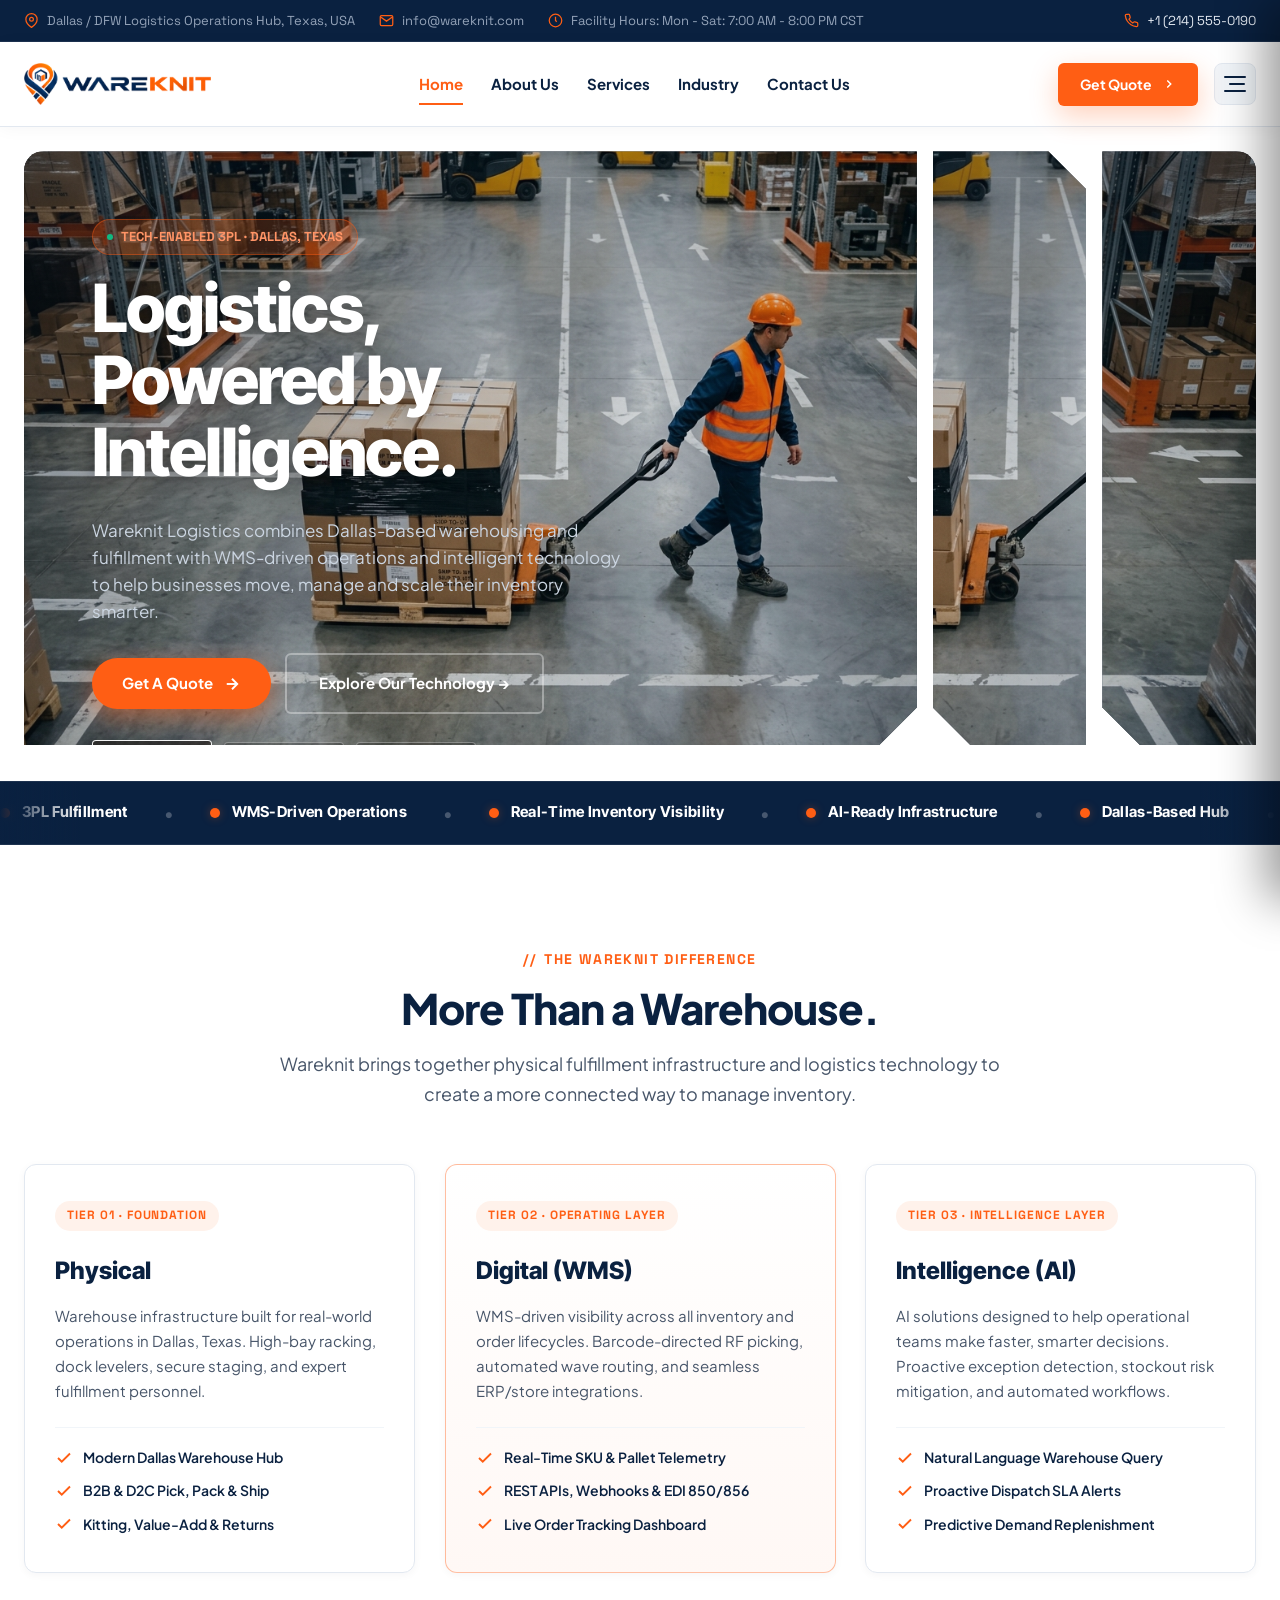
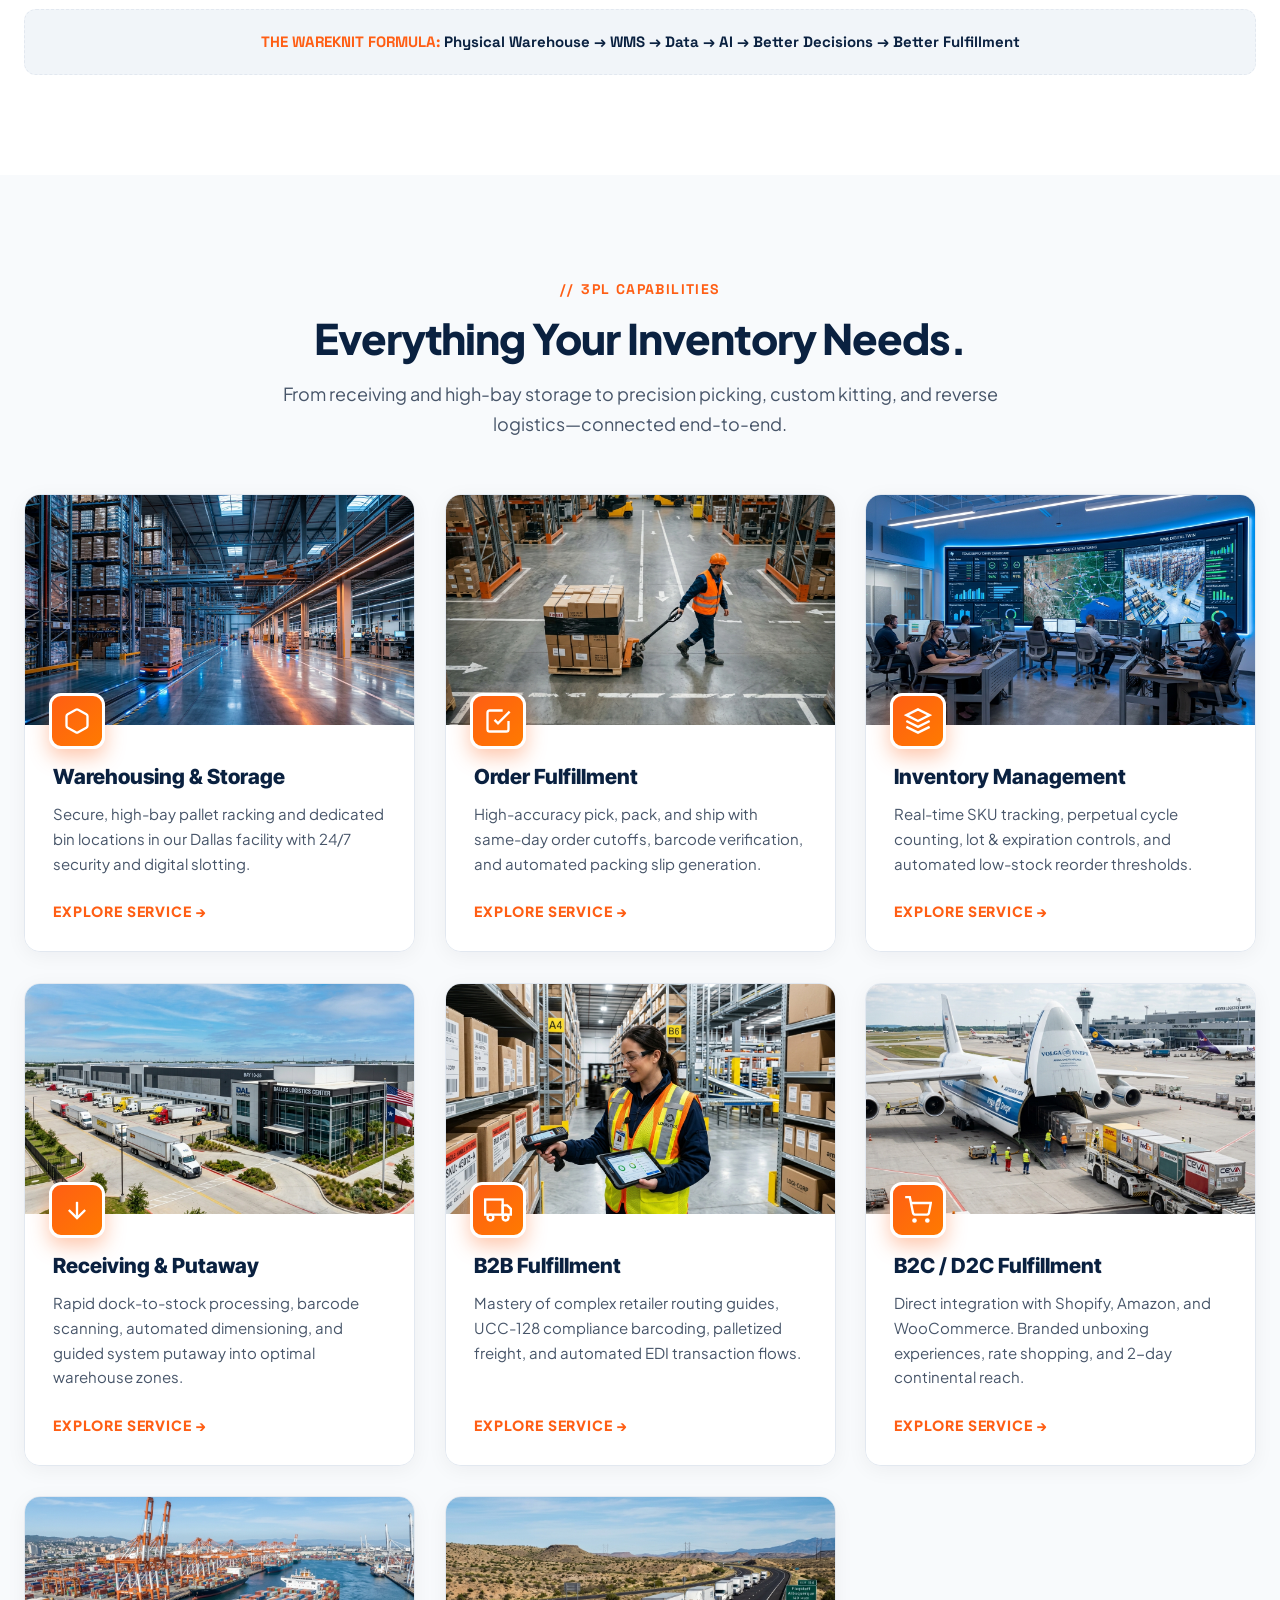
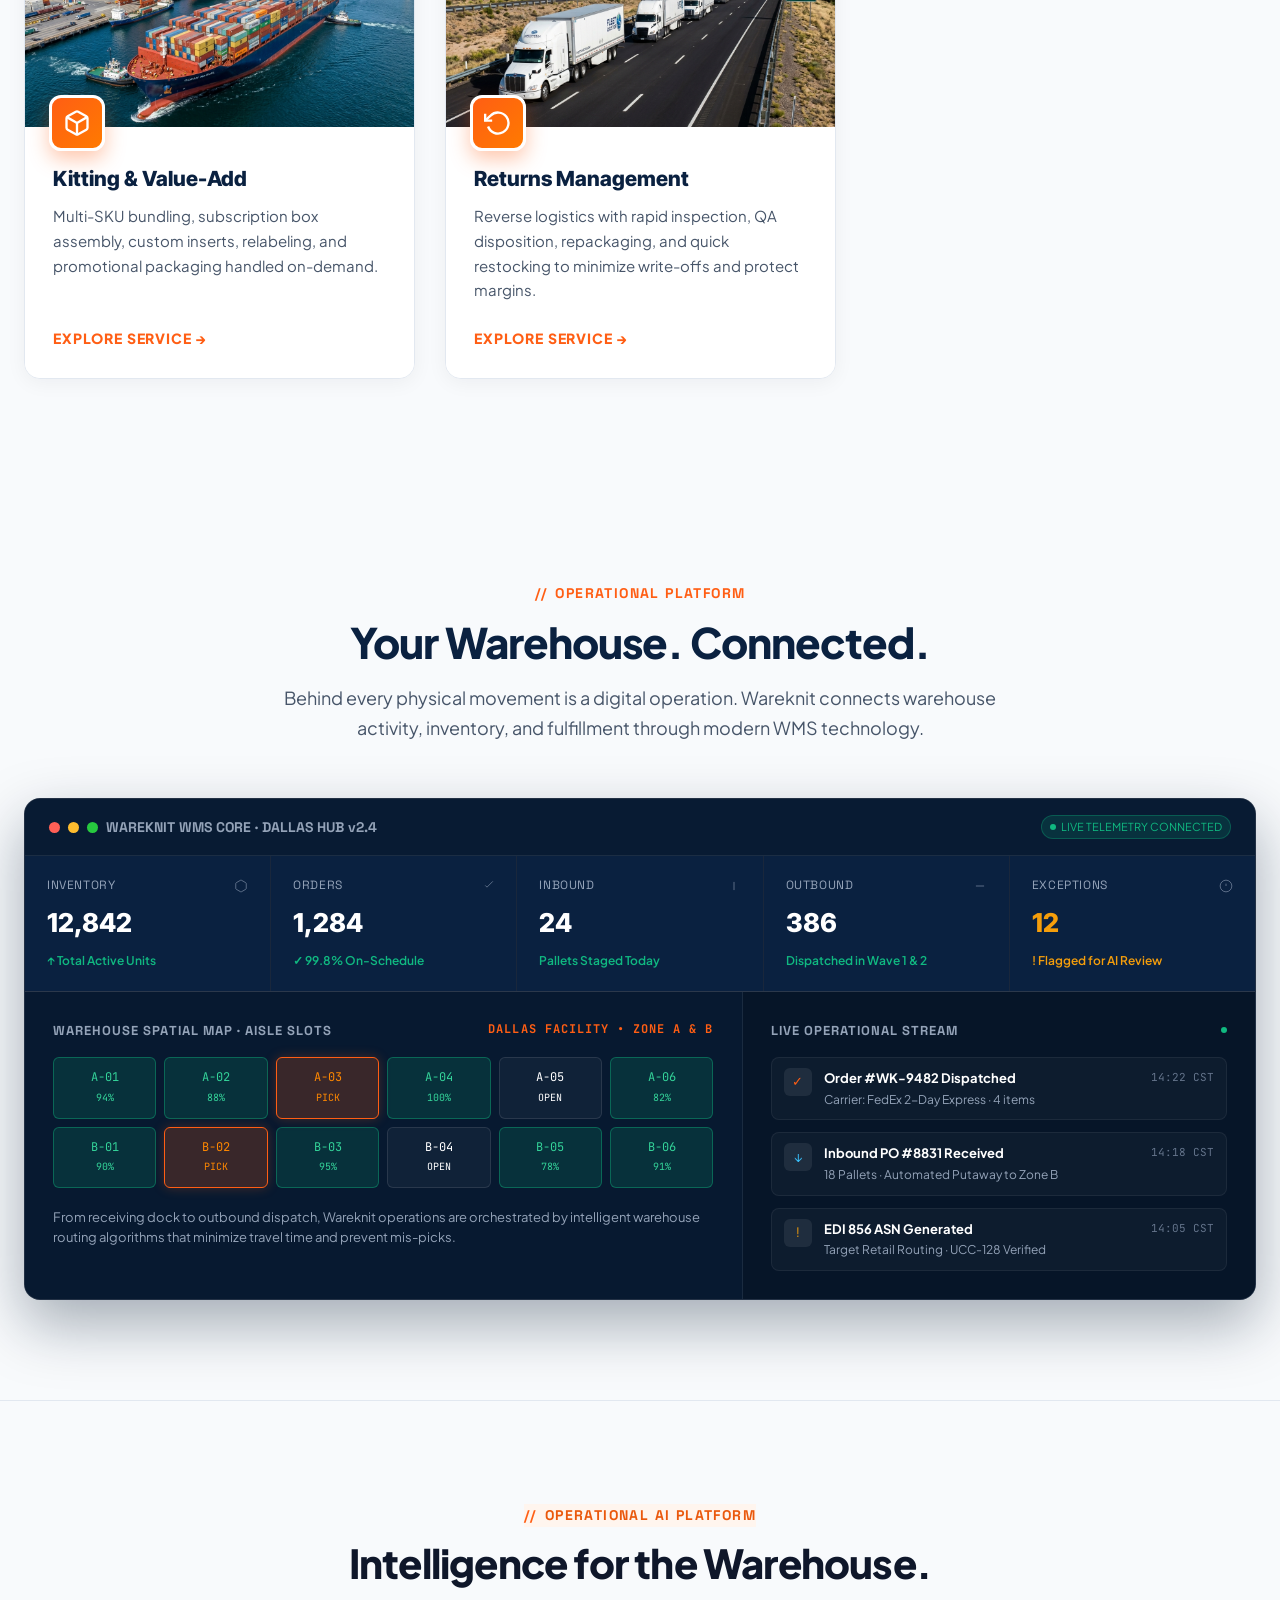
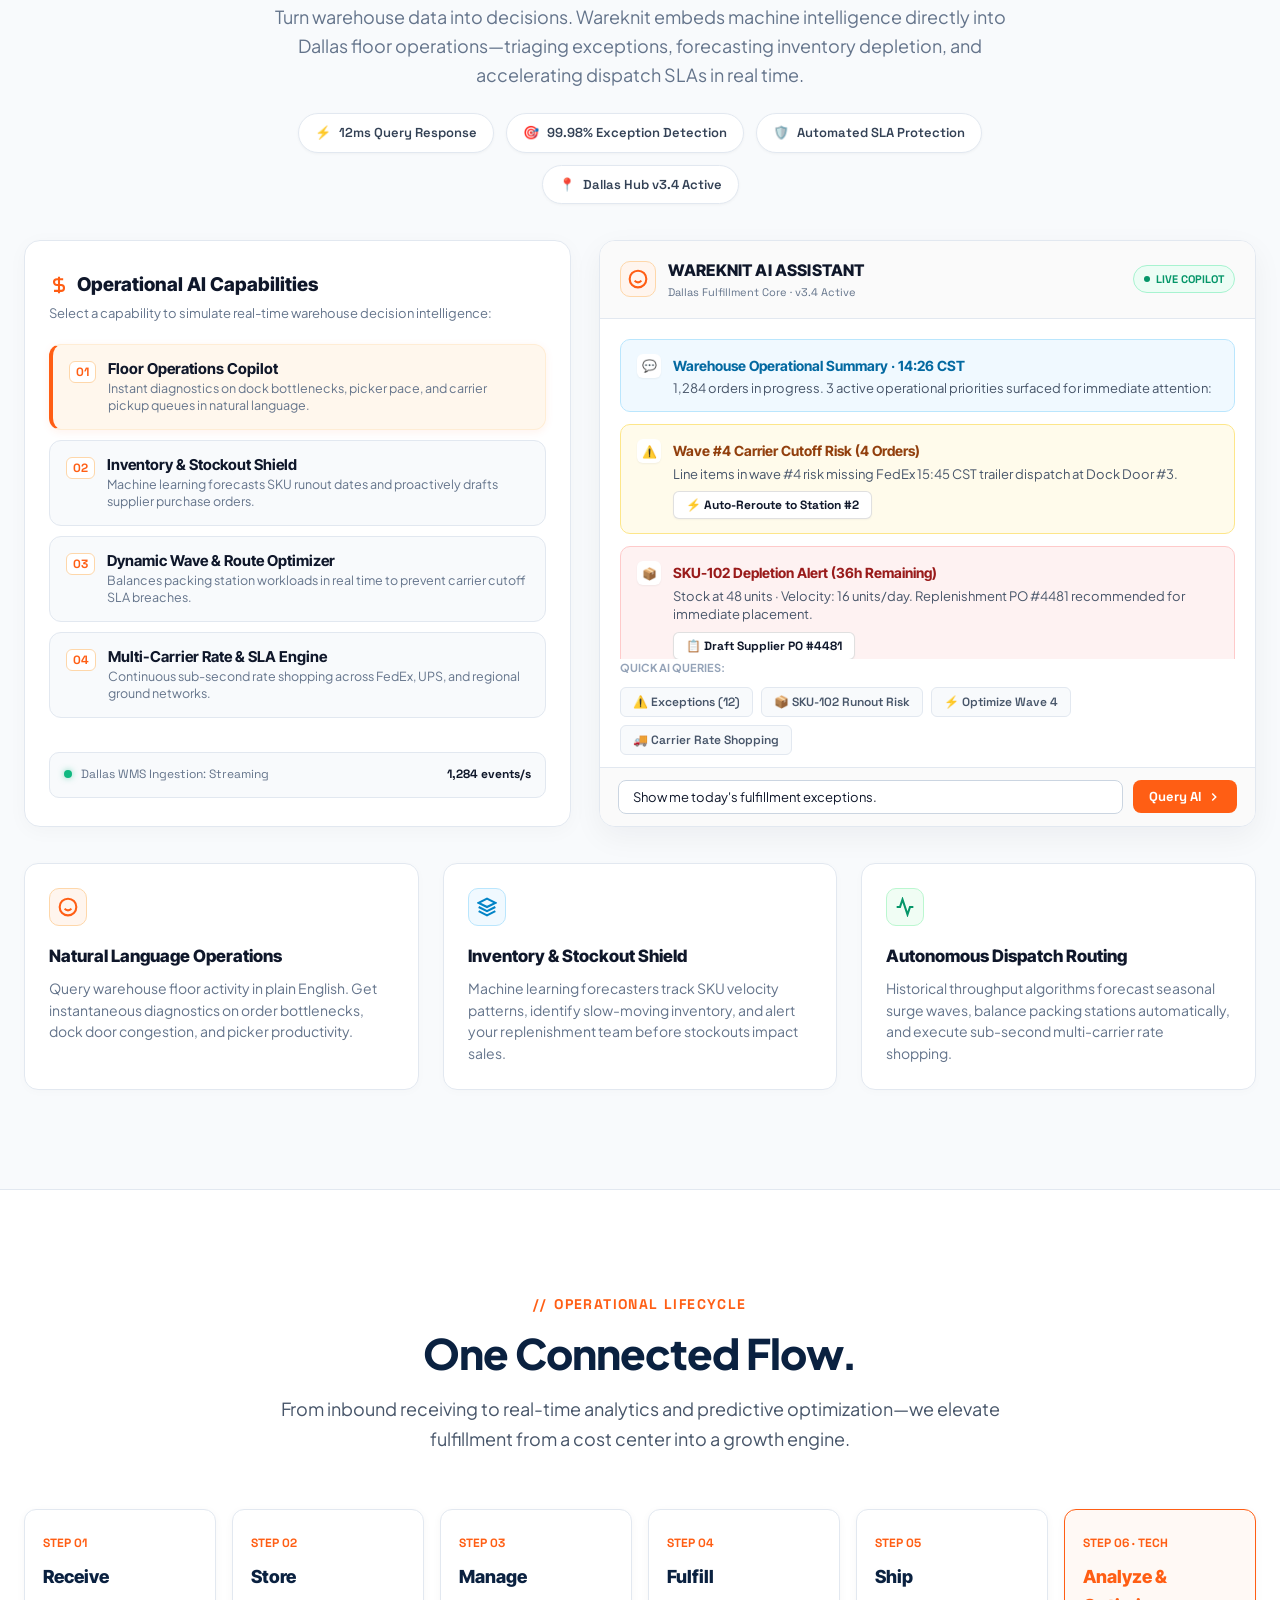
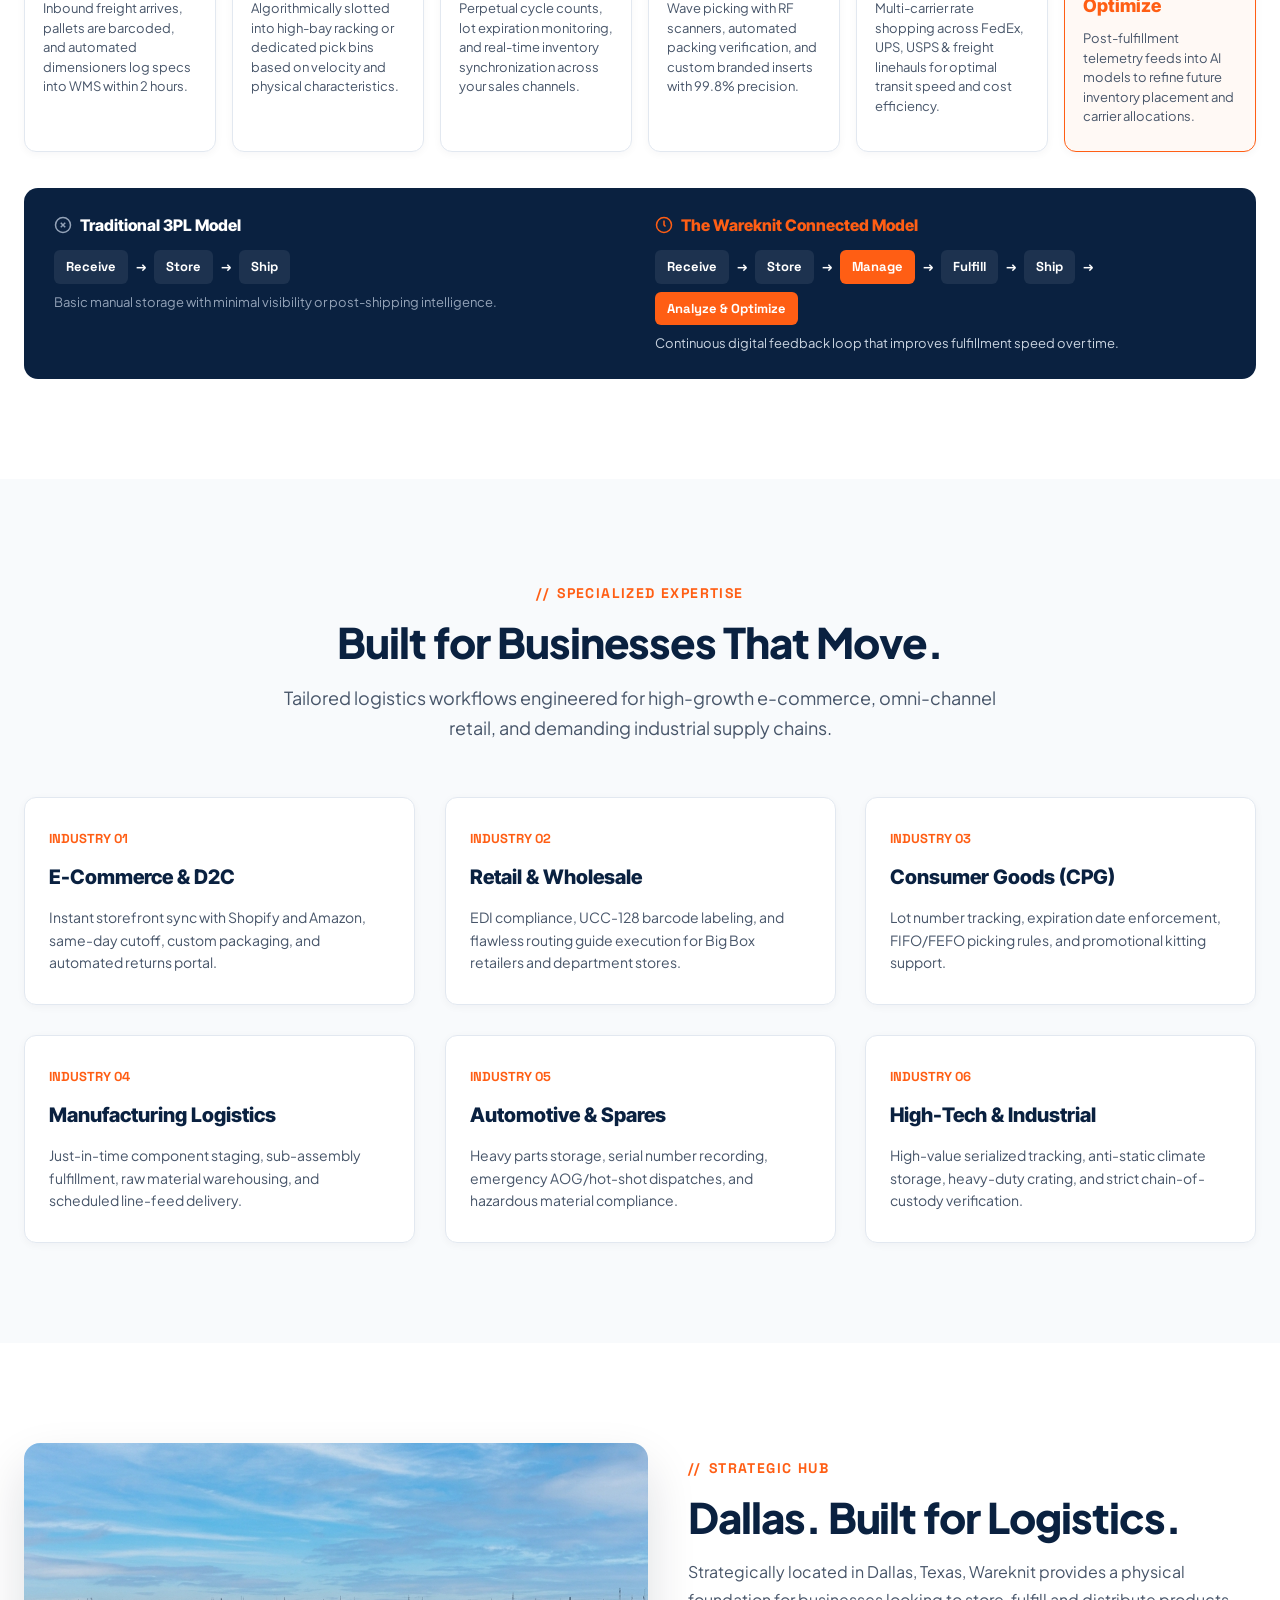
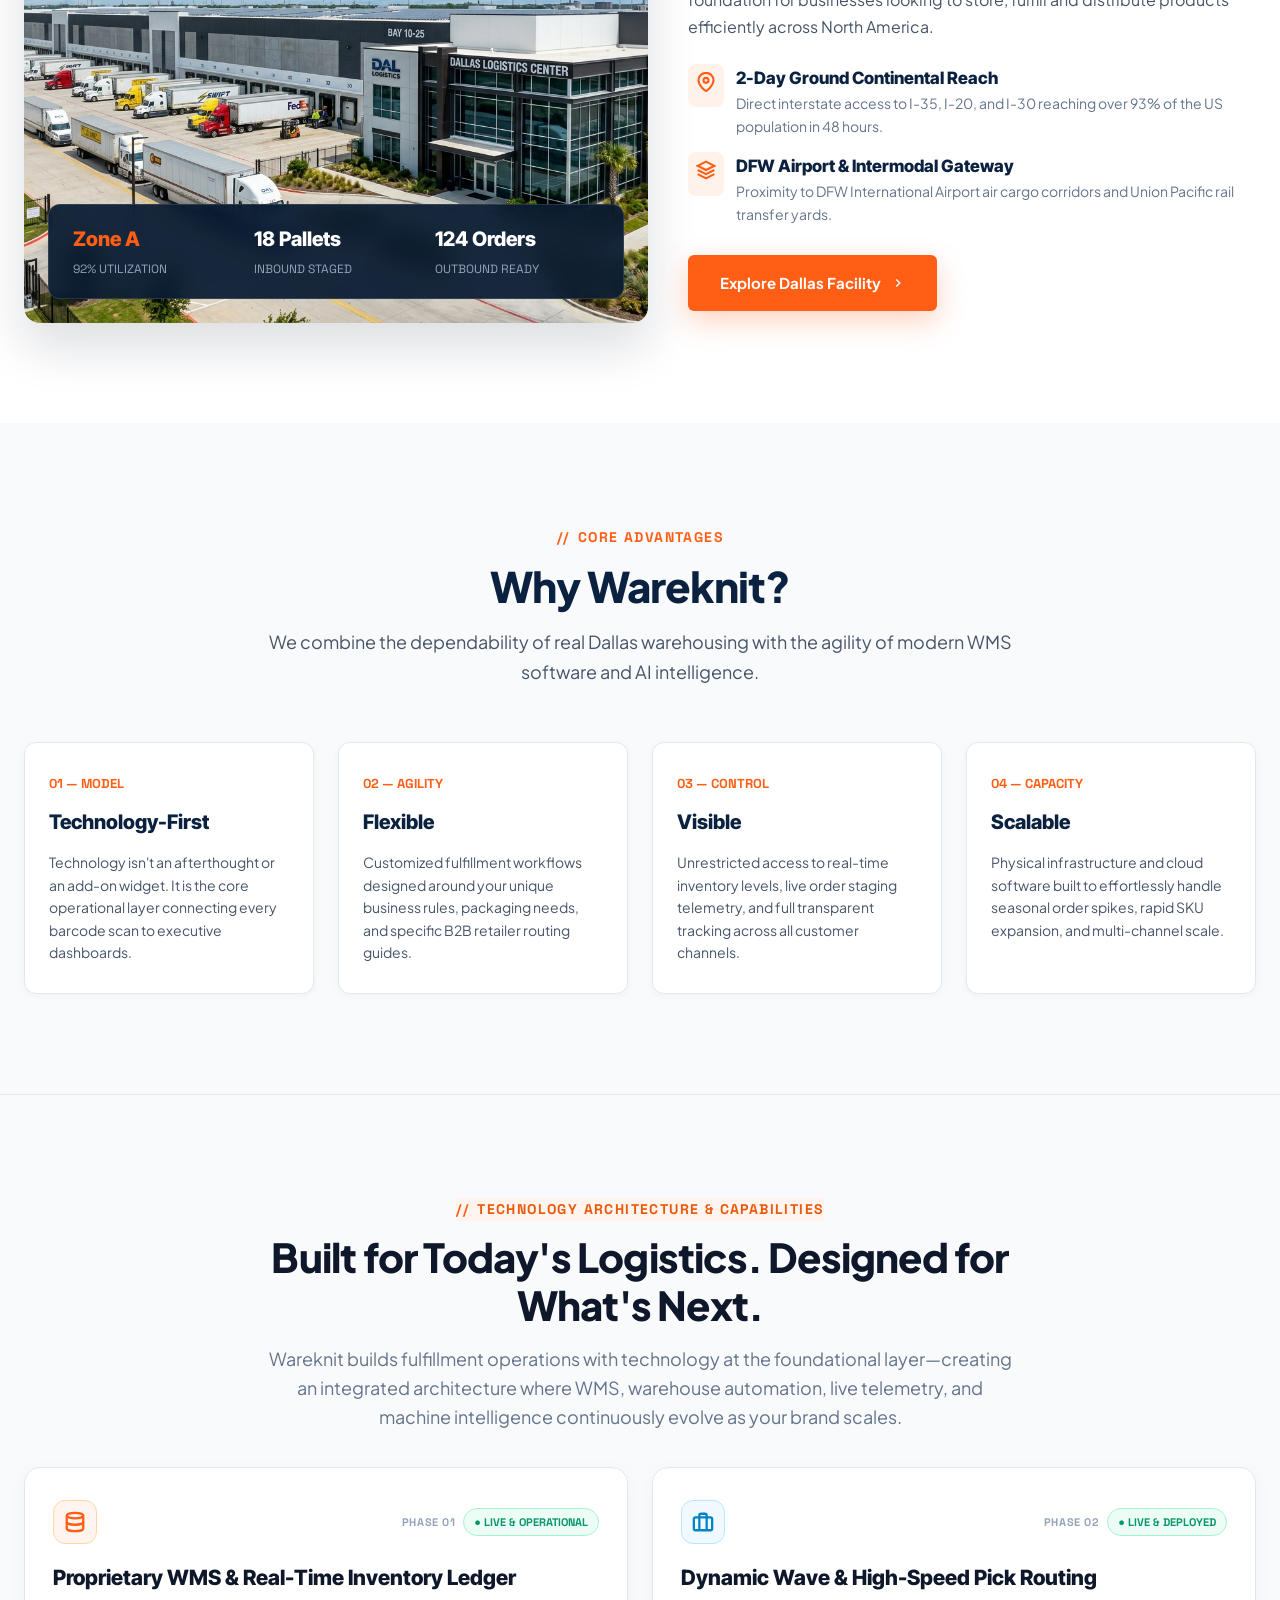
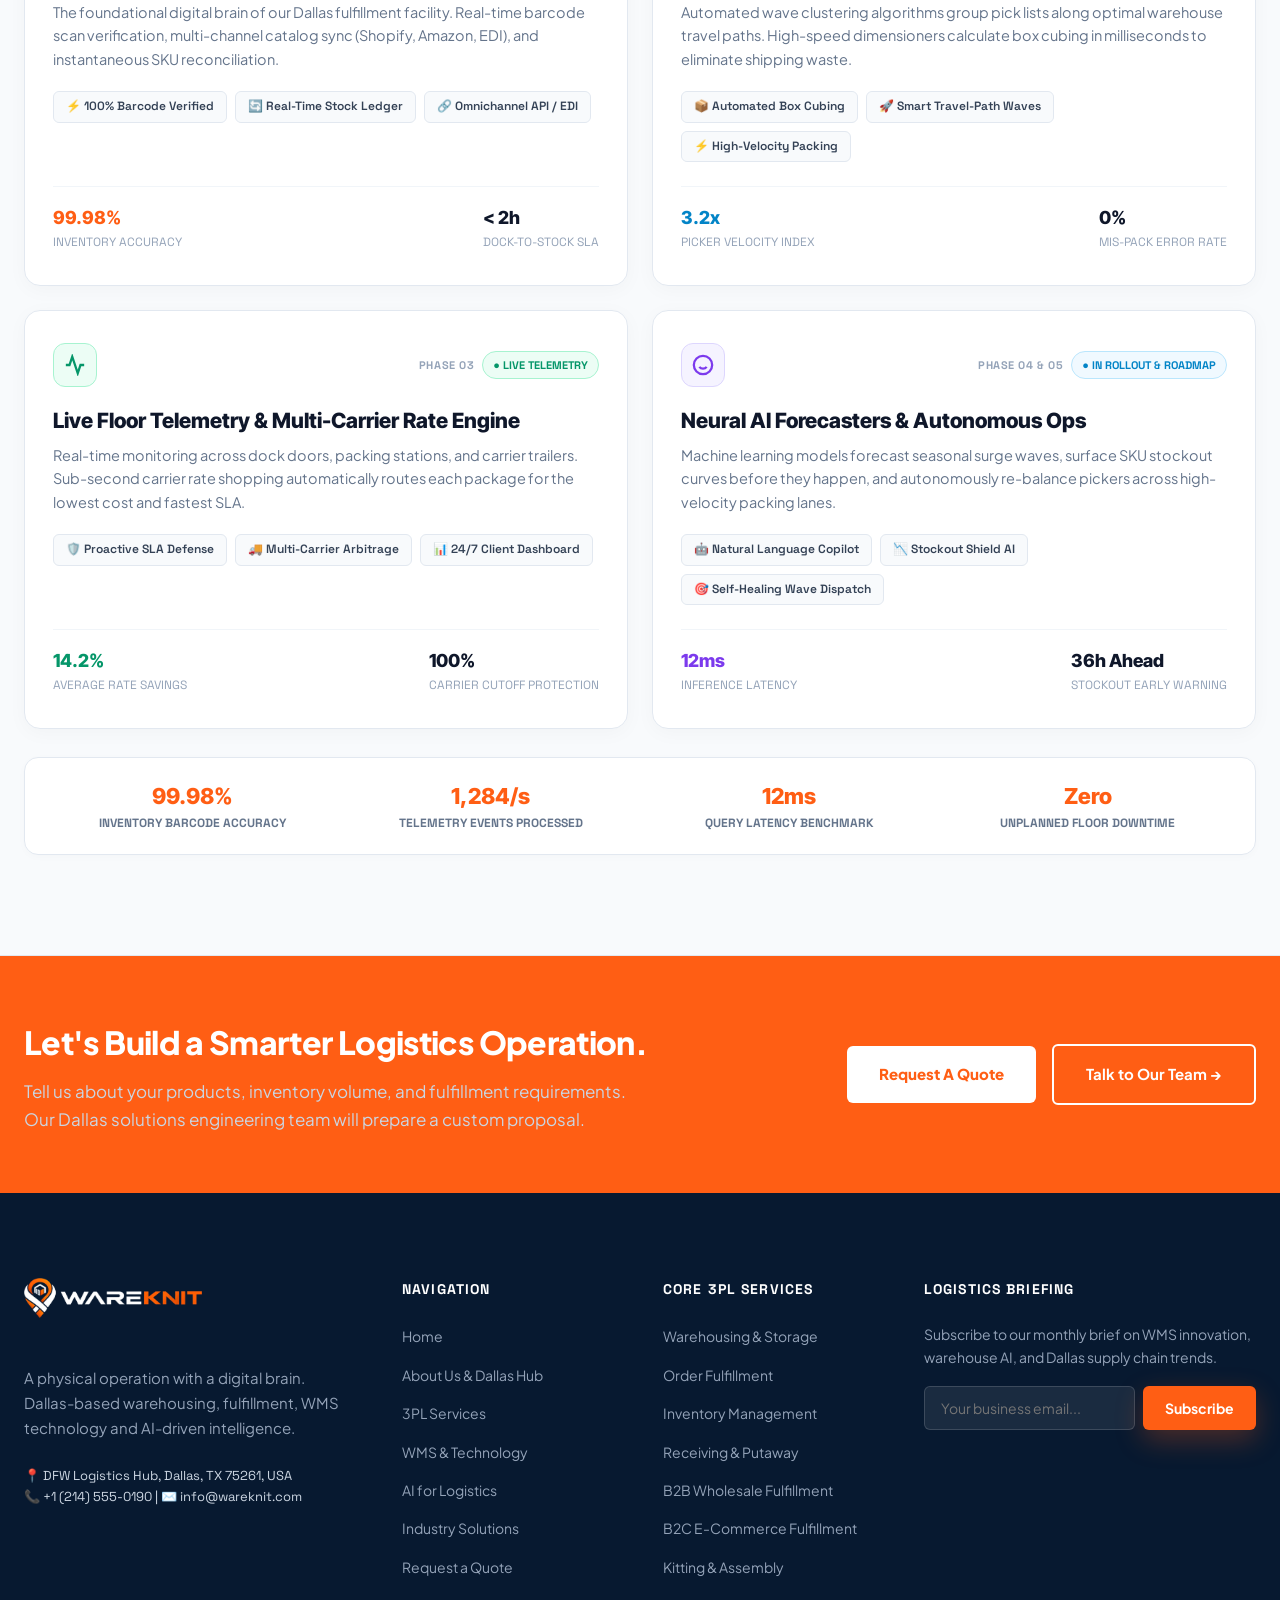
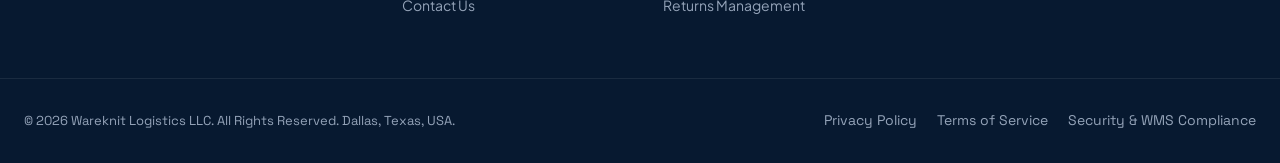
==== commit 9eb49420: "feat(brand): update full brand logo with location-box icon mark and favicon" ====
--- a/index.html
+++ b/index.html
@@ -6,7 +6,7 @@
   <title>Wareknit Logistics | Tech-Enabled 3PL & Warehouse Intelligence — Dallas, TX</title>
   <meta name="description" content="Wareknit Logistics combines Dallas-based warehousing and fulfillment with WMS-driven operations and intelligent AI technology to help businesses move, manage and scale inventory smarter.">
   <link rel="stylesheet" href="css/style.css">
-  <link rel="icon" type="image/svg+xml" href="data:image/svg+xml,<svg xmlns='http://www.w3.org/2000/svg' viewBox='0 0 24 24' fill='%23FF5E14'><path d='M20 7l-8-4-8 4 8 4 8-4zm0 6l-8 4-8-4m16 4l-8 4-8-4'/></svg>">
+  <link rel="icon" type="image/png" href="images/favicon.png">
 </head>
 <body>
 
@@ -137,7 +137,6 @@
     <div style="display: flex; justify-content: space-between; align-items: center;">
       <div class="brand-logo">
         <img src="images/logo.png" alt="Wareknit Logo" class="brand-logo-img">
-        <span class="logo-title">WAREKNIT<span>.</span></span>
       </div>
       <button id="mobileMenuClose" style="background: none; color: var(--color-secondary); cursor: pointer;" aria-label="Close navigation">
         <svg width="24" height="24" viewBox="0 0 24 24" fill="none" stroke="currentColor" stroke-width="2"><line x1="18" y1="6" x2="6" y2="18"></line><line x1="6" y1="6" x2="18" y2="18"></line></svg>
--- a/css/style.css
+++ b/css/style.css
@@ -439,9 +439,9 @@
 }
 
 .brand-logo-img {
-  height: 38px;
+  height: 42px;
   width: auto;
-  max-width: 220px;
+  max-width: 240px;
   object-fit: contain;
   transition: transform 0.25s cubic-bezier(0.16, 1, 0.3, 1);
   display: block;
@@ -452,9 +452,9 @@
 }
 
 .brand-logo-footer-img {
-  height: 36px;
+  height: 40px;
   width: auto;
-  max-width: 220px;
+  max-width: 240px;
   object-fit: contain;
   display: block;
   margin-bottom: 14px;
@@ -1923,6 +1923,8 @@
 }
 
 @media (max-width: 576px) {
+  .brand-logo-img { height: 34px; max-width: 190px; }
+  .brand-logo-footer-img { height: 34px; max-width: 190px; }
   .brand-logo .logo-subtitle { display: none; }
   .brand-logo .logo-title { font-size: 1.25rem; }
   .logo-icon { width: 36px; height: 36px; }
